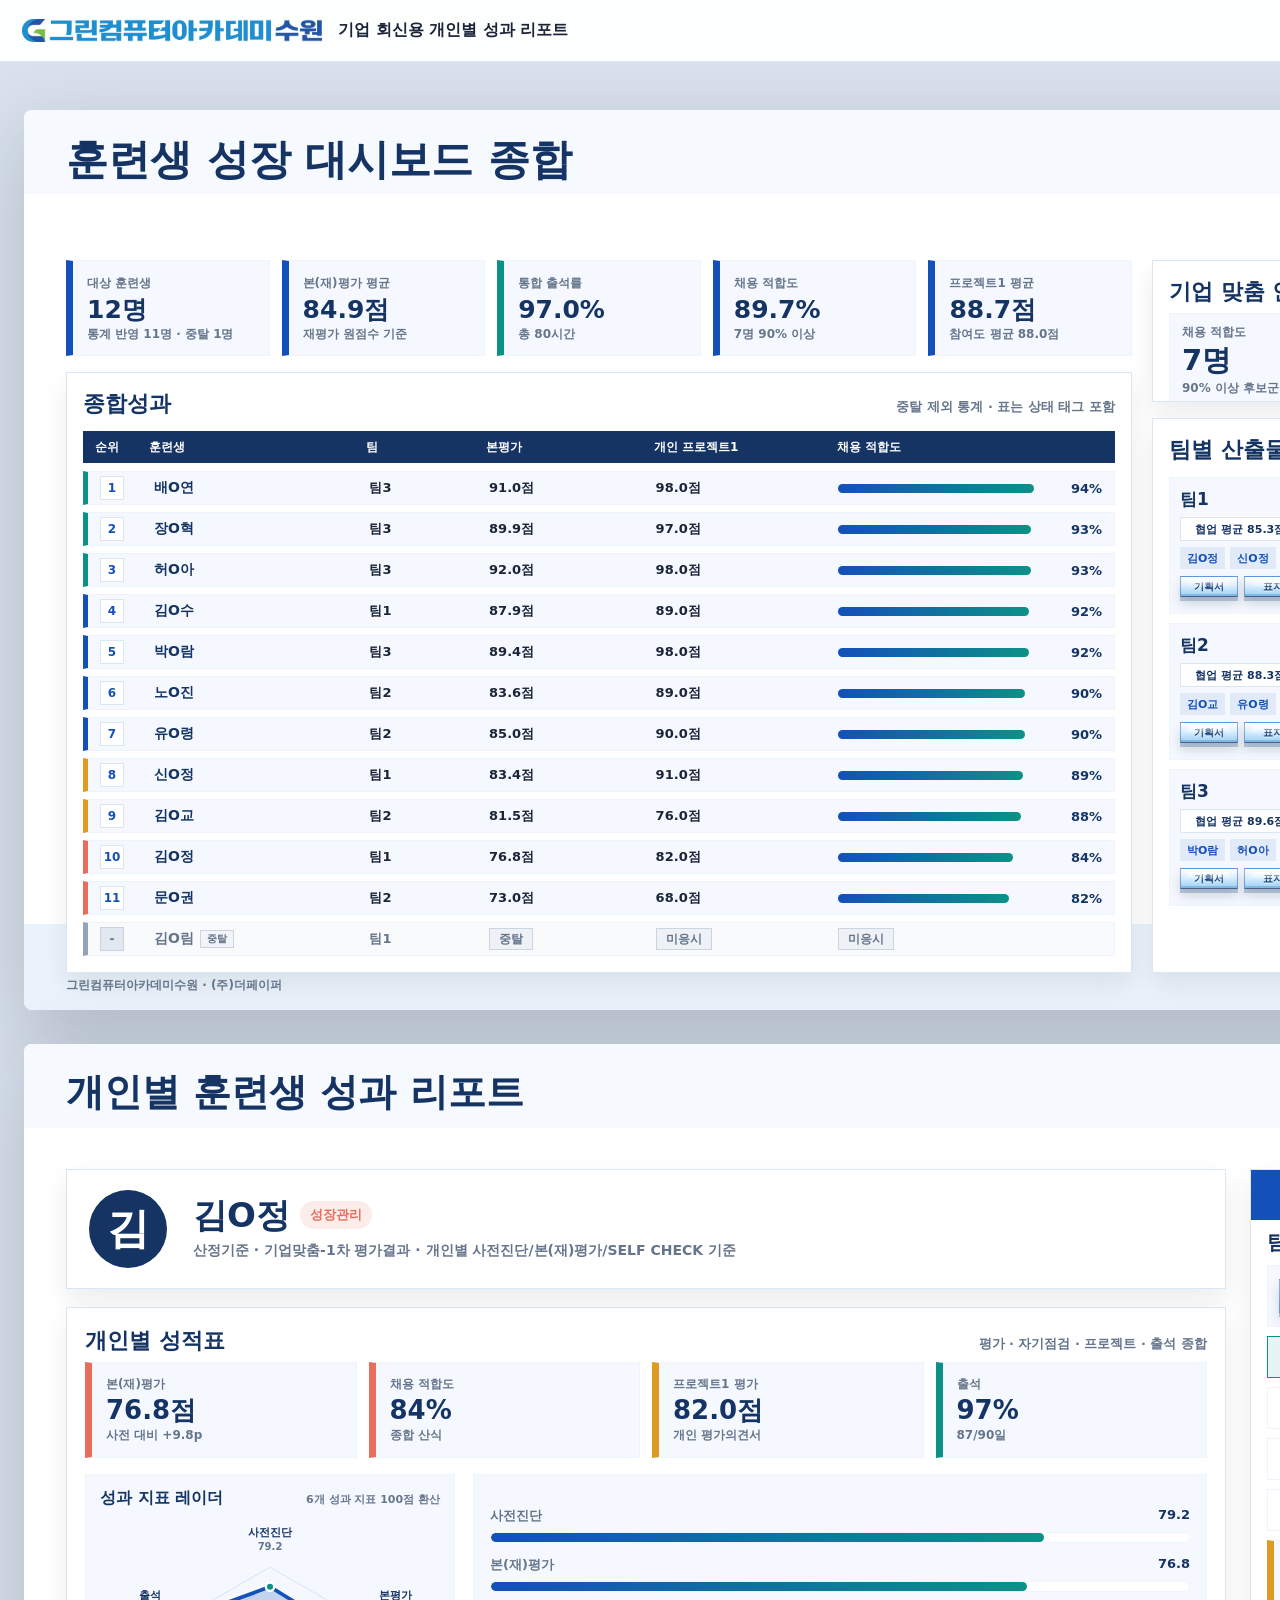
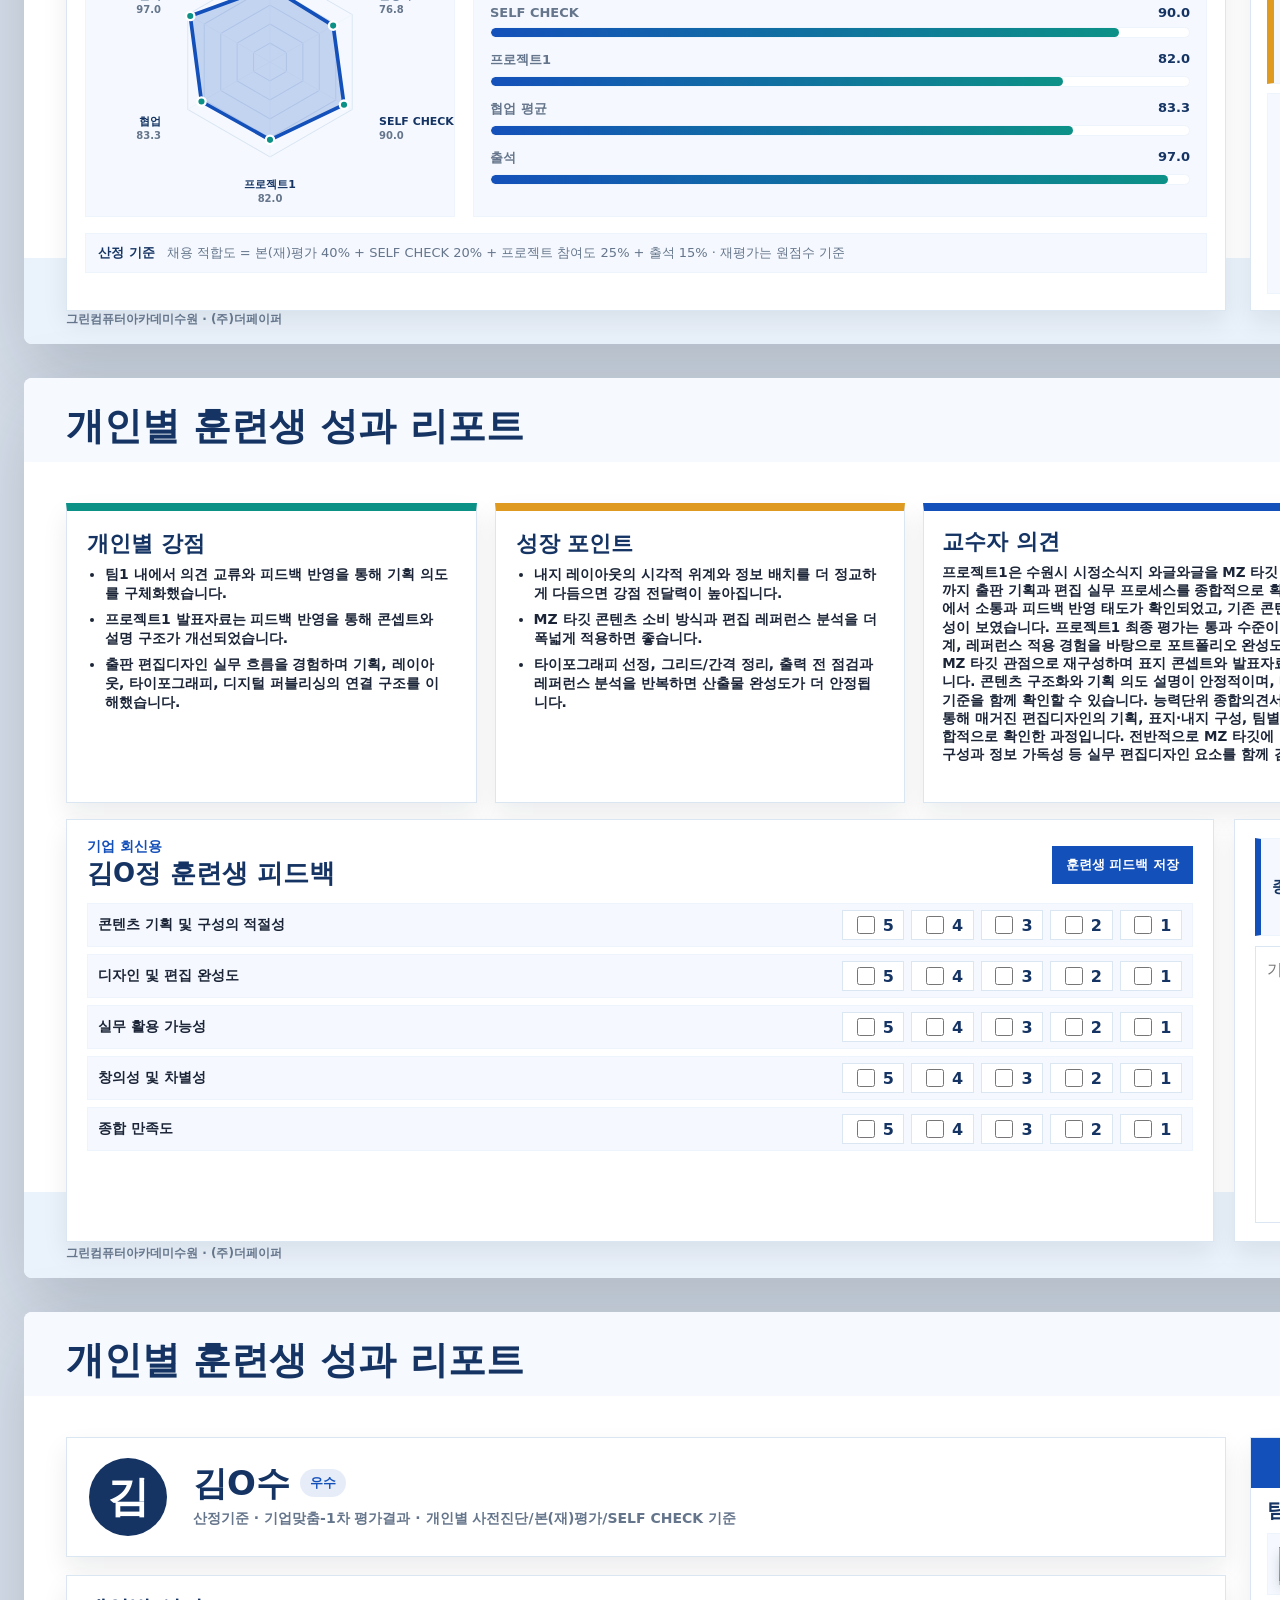
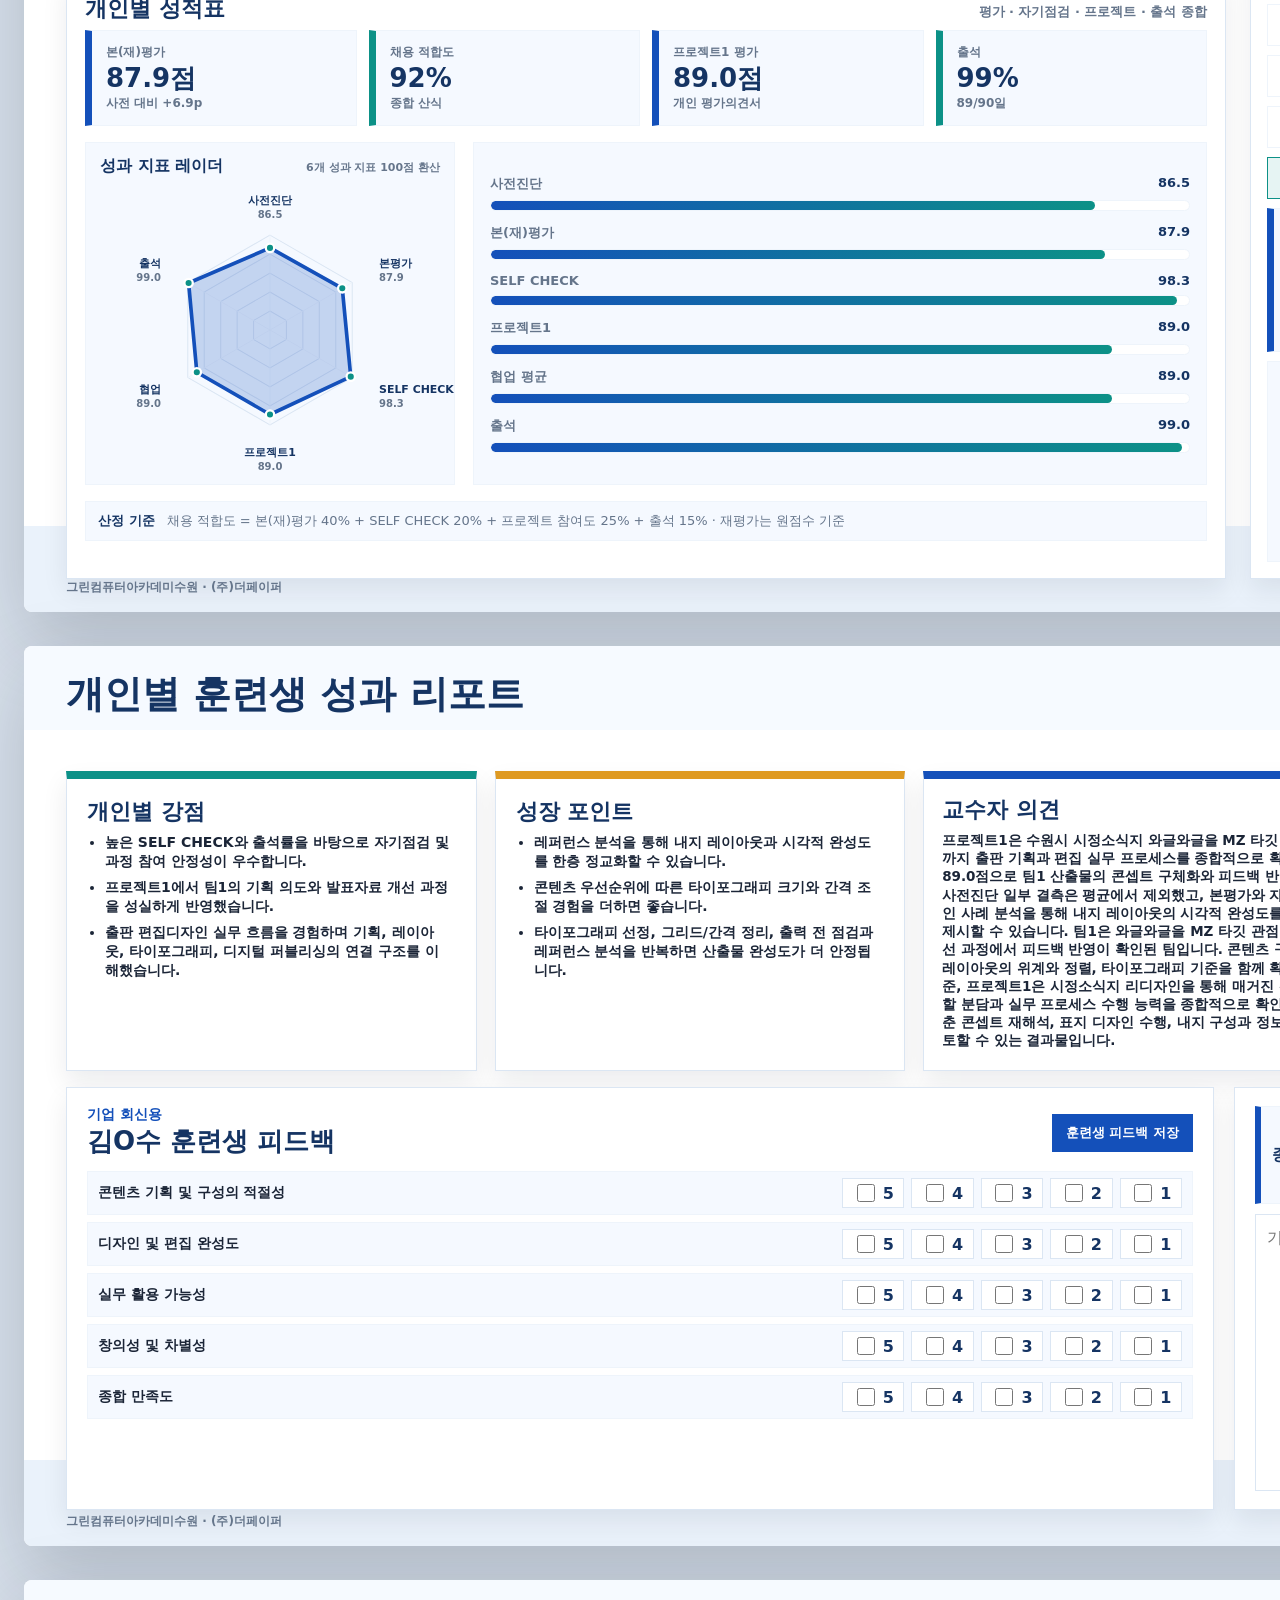
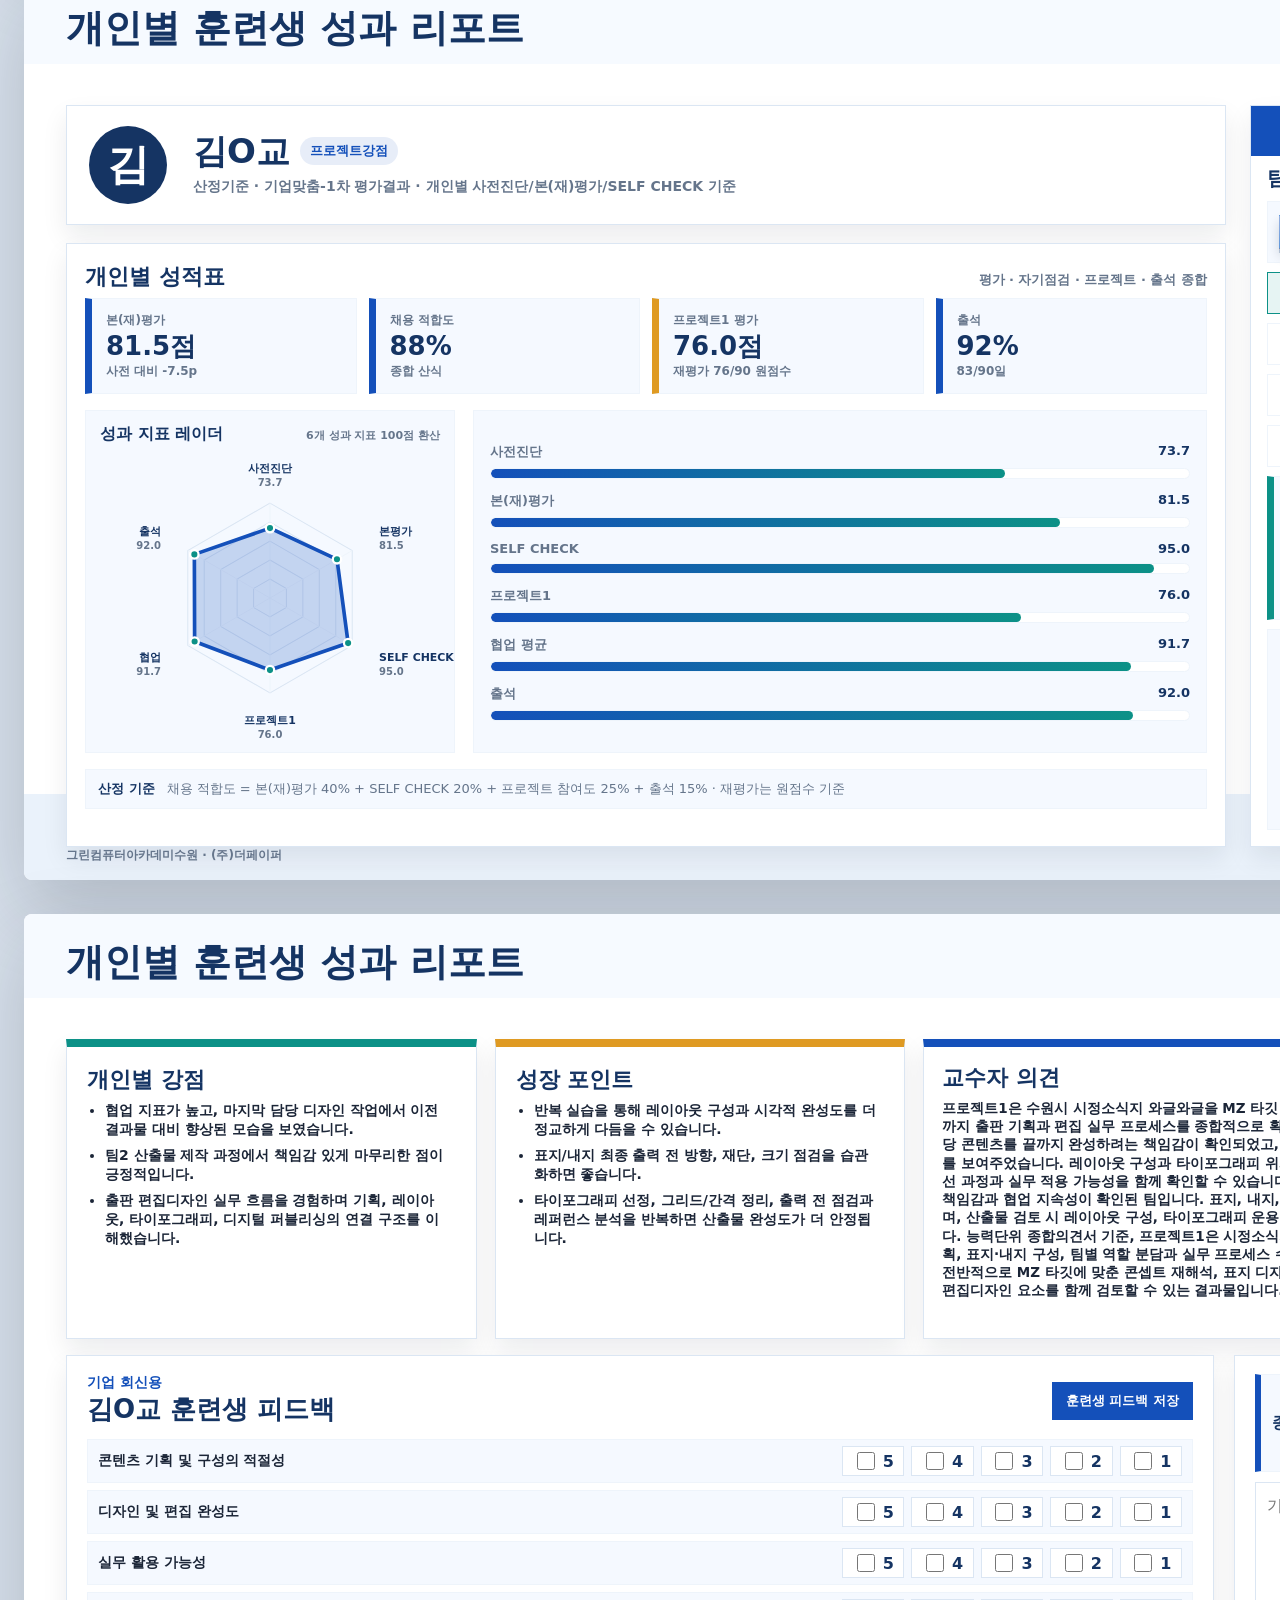
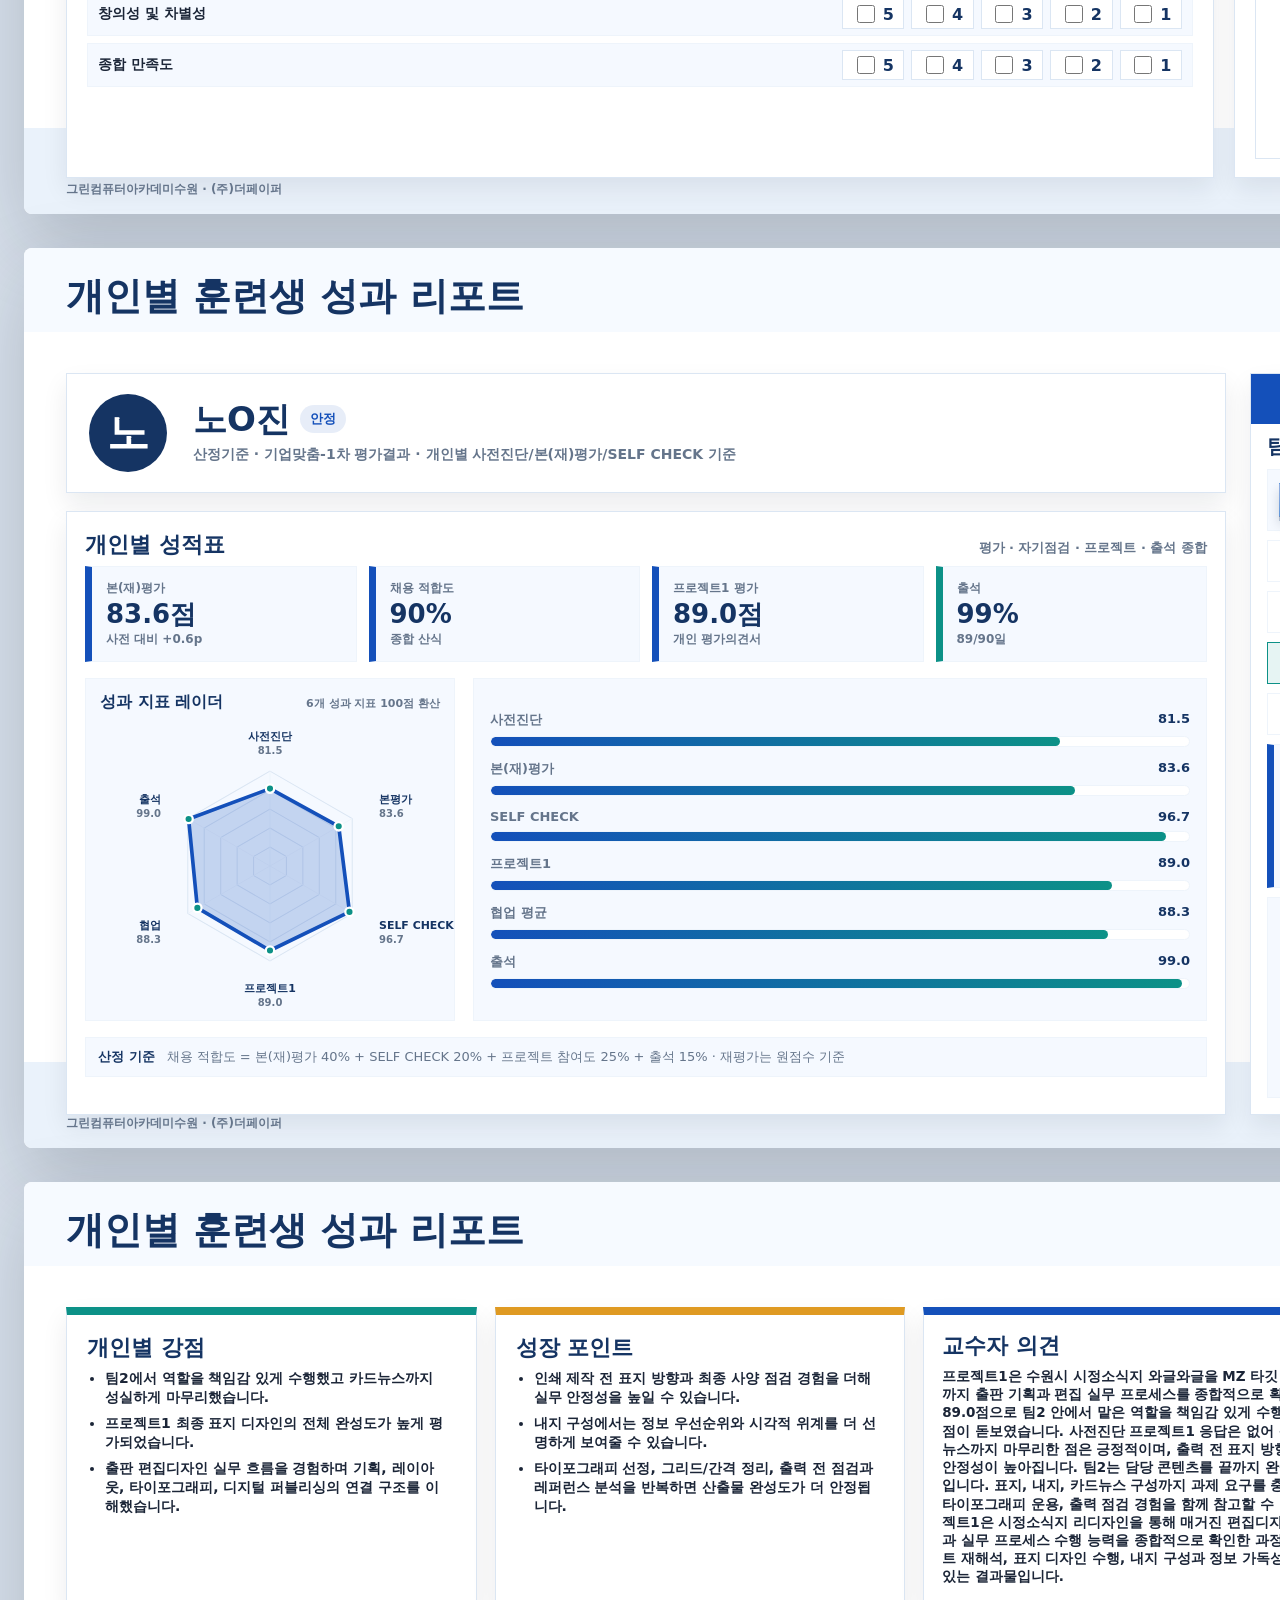
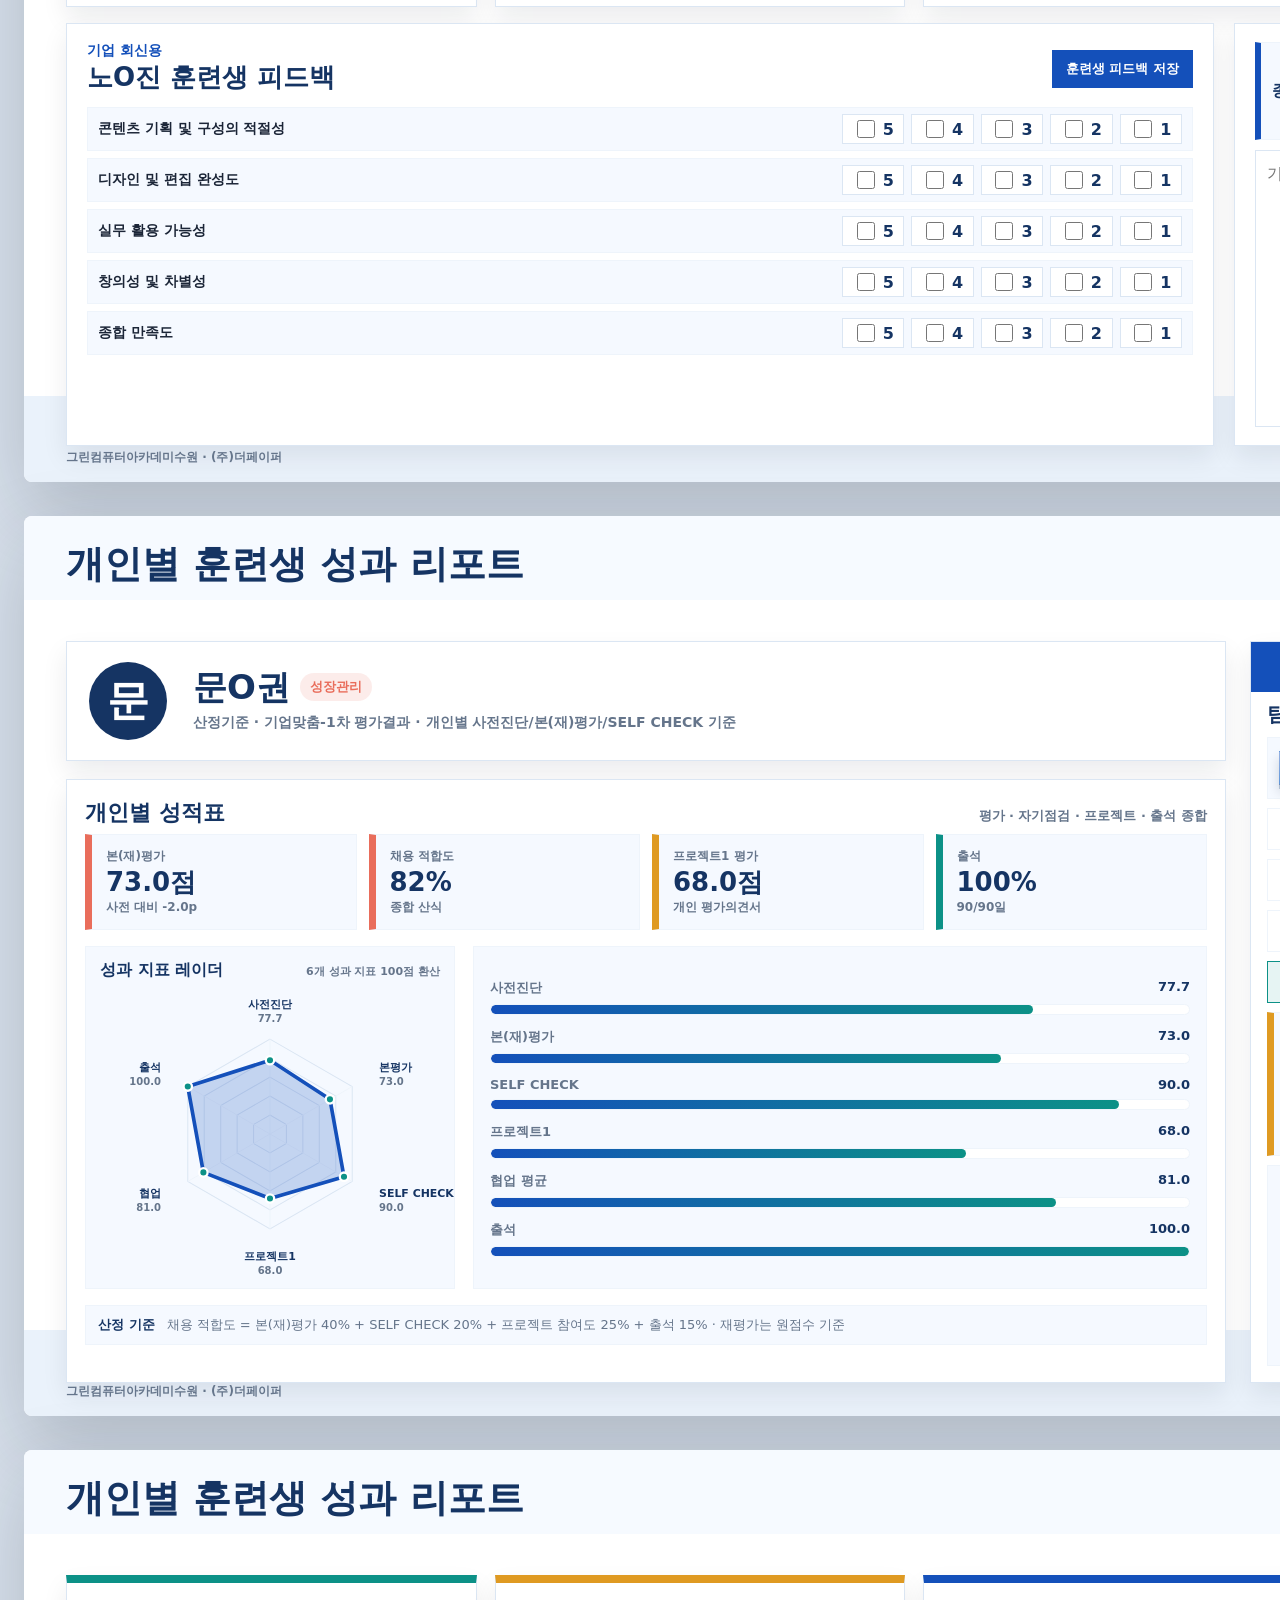
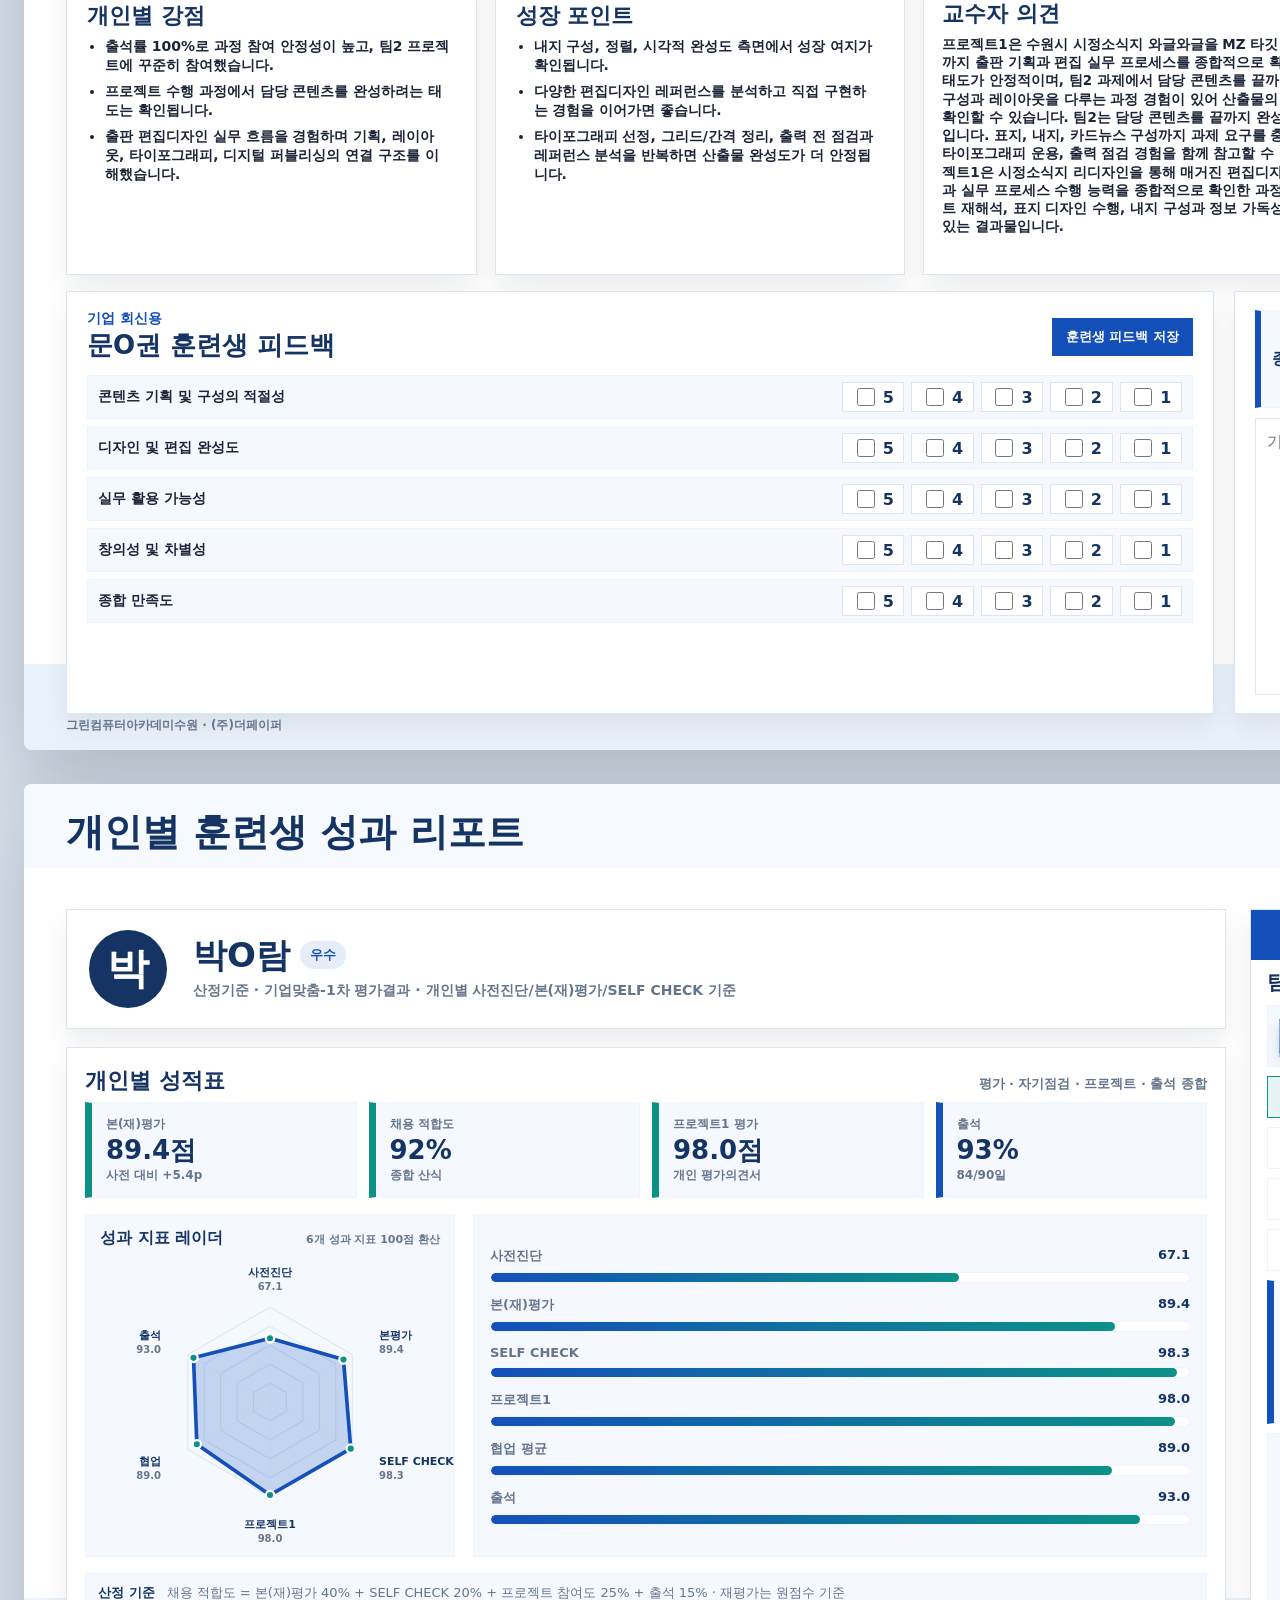
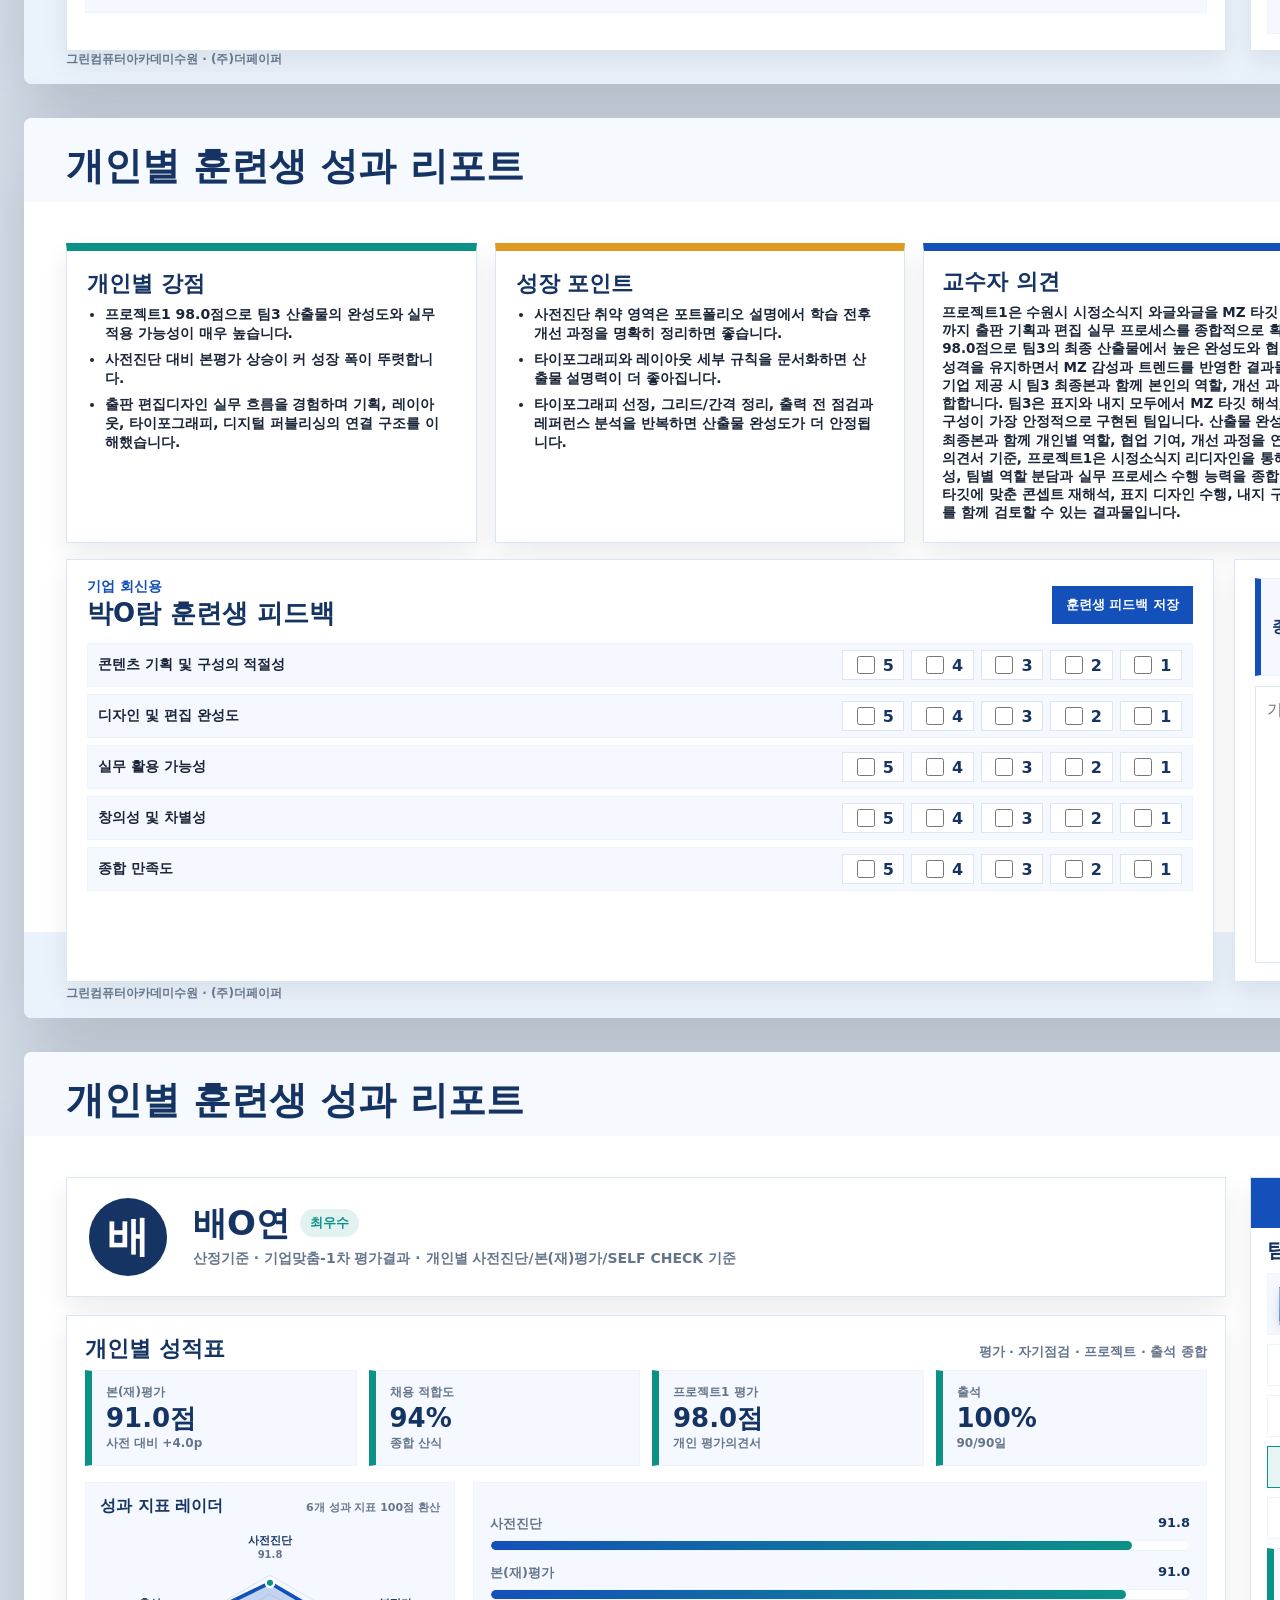
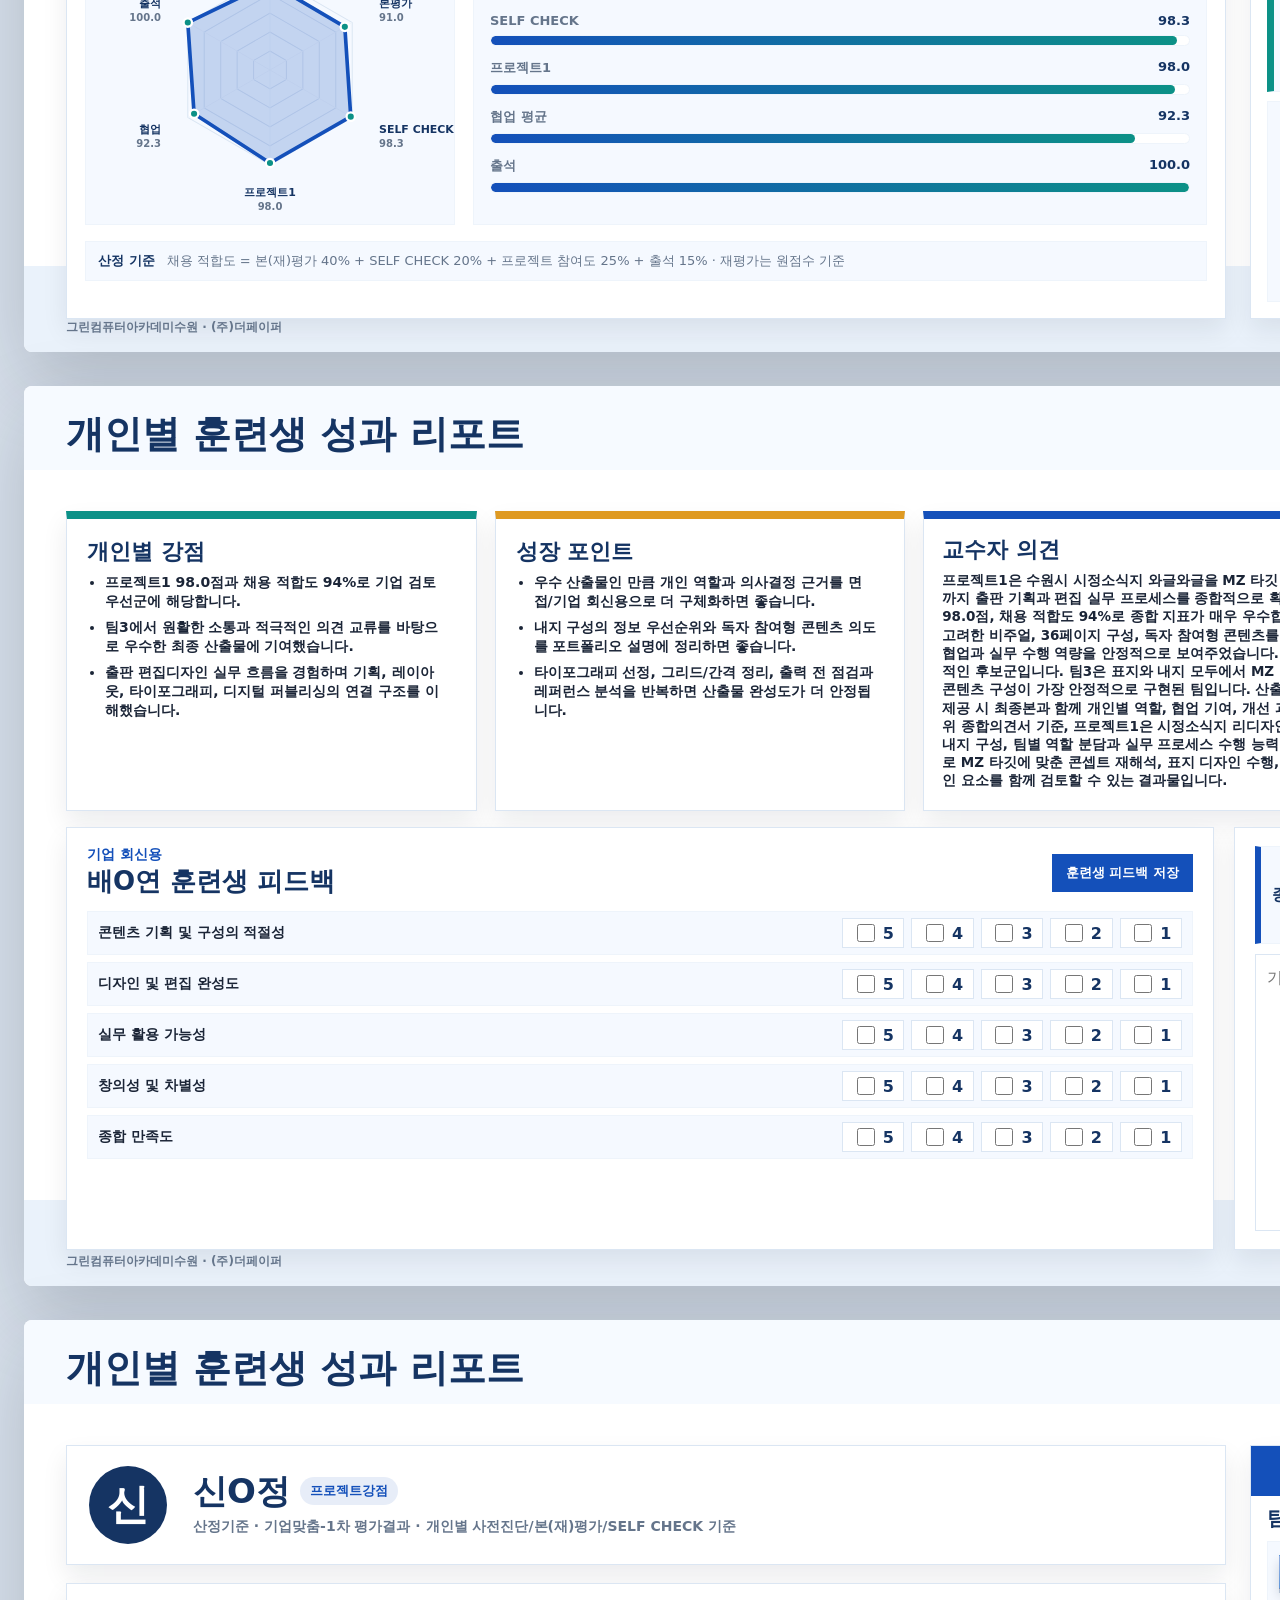
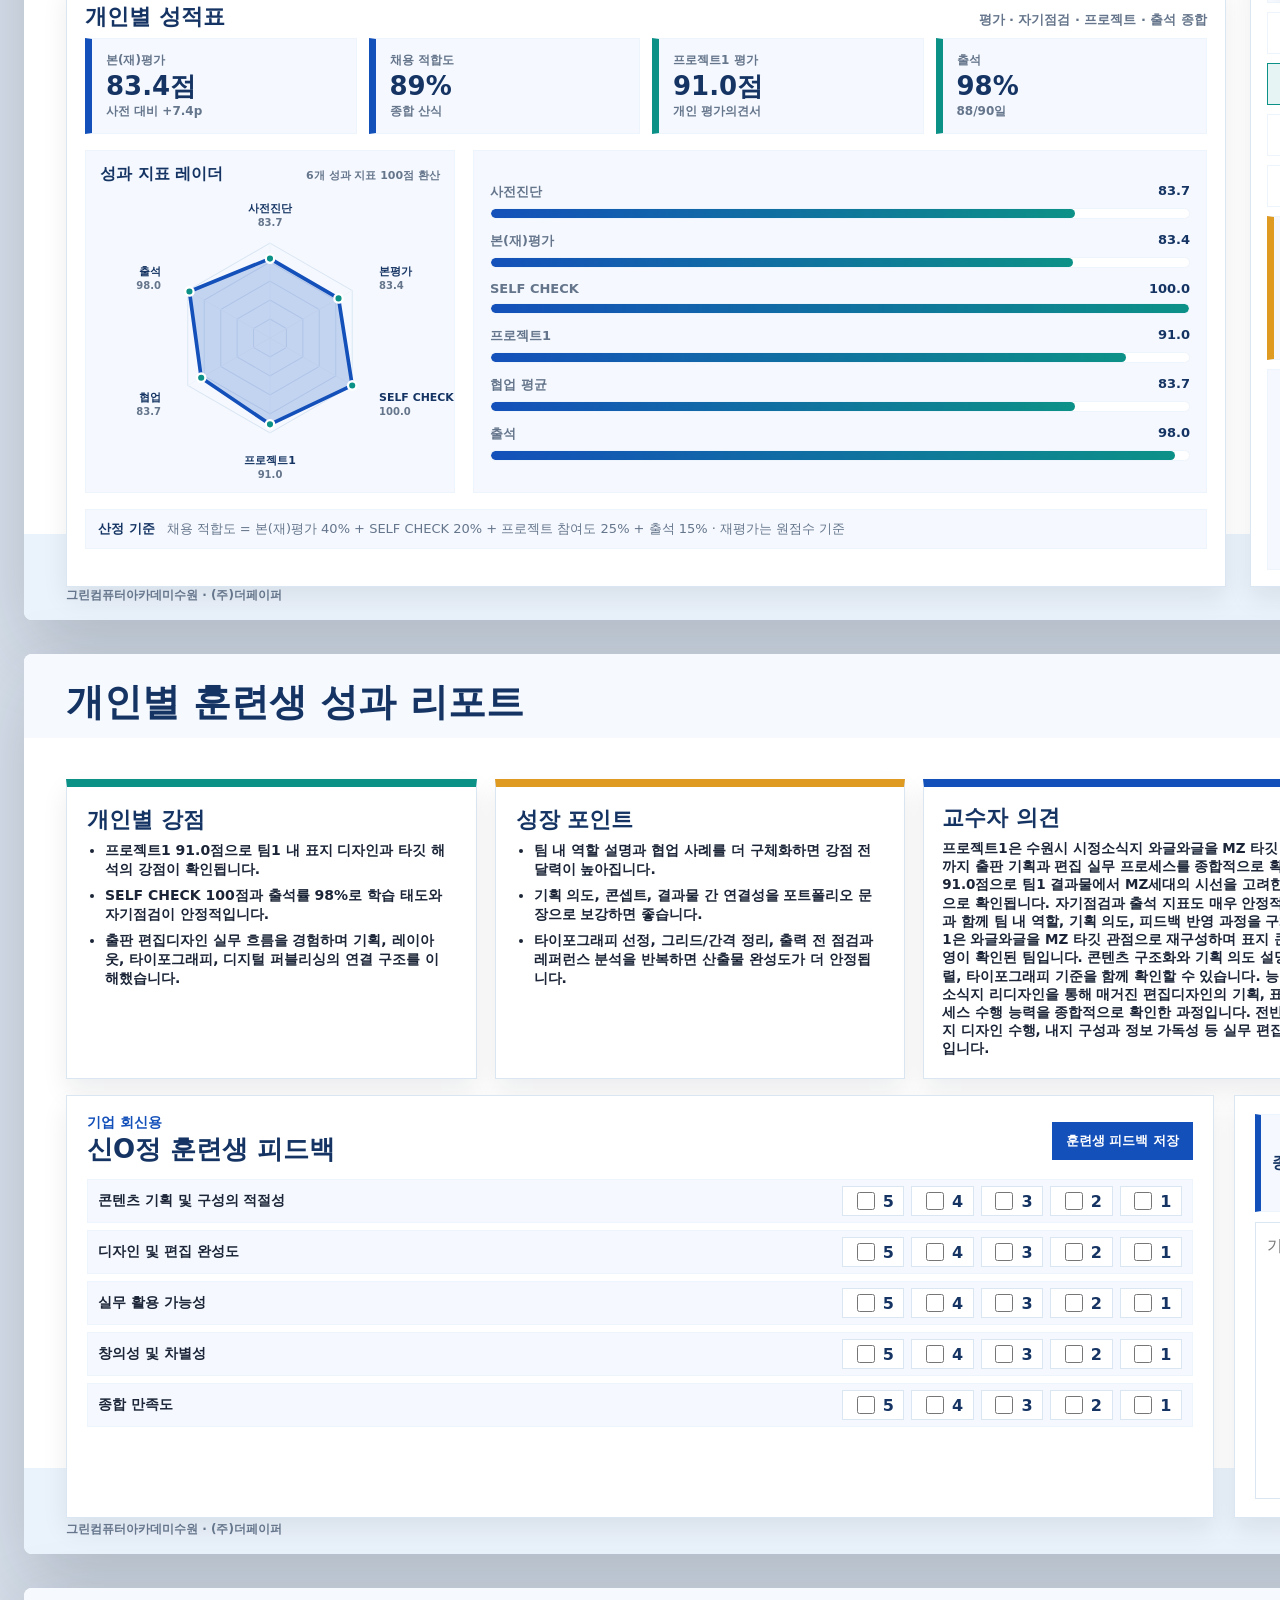
==== student-report-html/index.html @ bdaa3217 "Codex" ====
<!doctype html>
<html lang="ko">
  <head>
    <meta charset="utf-8" />
    <meta name="viewport" content="width=device-width, initial-scale=1" />
    <title>기업 회신용 개인별 훈련생 성과 리포트</title>
    <link rel="stylesheet" href="./styles.css?v=20260813-nocover1" />
  </head>
  <body>
    <header class="toolbar" data-ui>
      <div class="brand">
        <img class="brand-logo" src="./assets/greensw_logo.png" alt="그린컴퓨터아카데미 수원" />
        <div class="brand-copy">
          <strong>기업 회신용 개인별 성과 리포트</strong>
        </div>
      </div>
      <!-- 운영 배포용: 훈련생/스킨/보기 모드 선택 컨트롤 숨김
      <div class="controls">
        <label>
          훈련생
          <select id="studentSelect"></select>
        </label>
        <label>
          스킨
          <select id="themeSelect">
            <option value="white">화이트모드 1</option>
            <option value="dark">다크모드 1</option>
          </select>
        </label>
        <label>
          보기
          <select id="viewSelect">
            <option value="summary">종합 대시보드</option>
            <option value="page1">개인 성적표</option>
            <option value="page2">기업 회신</option>
            <option value="both">개인 2P</option>
            <option value="all">3종 전체</option>
          </select>
        </label>
        <button id="captureMode" type="button">캡처 모드</button>
      </div>
      -->
    </header>
    <section id="adminDock" class="admin-dock" data-ui hidden>
      <div class="admin-dock-head">
        <div>
          <strong data-admin-title>프로젝트 어드민 모드</strong>
          <span data-admin-desc>기업 피드백 접수 확인 · 훈련생 결과 열람 관리</span>
        </div>
        <div class="admin-dock-actions">
          <a href="./index.html?view=cover&amp;theme=white&amp;admin=1" data-cover-link>표지 선정 바로가기</a>
          <a href="./growth.html?theme=white">성장 종합 결과</a>
          <button id="adminDockToggle" type="button" aria-expanded="true">접기</button>
        </div>
      </div>
      <iframe
        id="adminDashboardFrame"
        title="프로젝트1 발송 어드민"
        data-src="https://script.google.com/macros/s/AKfycbxsga-7SclThSmp-S3TAavdJ4TWxrKVHKxterQM-9tB3QMPaHEVyI7Ja3d1pI4gzsCXdQ/exec"
        loading="lazy"
      ></iframe>
    </section>
    <main id="reportDeck" class="deck" aria-live="polite"></main>
    <script src="./data.js?v=20260806-review1"></script>
    <script>
      (function loadProjectReport() {
        var params = new URLSearchParams(window.location.search);
        var project = String(params.get("project") || "").toLowerCase();
        var scripts = [];
        if (project === "project3" || project === "p3") {
          scripts.push("./data-project3.js?v=20260813-companyfix1");
        }
        scripts.push("./app.js?v=20260814-project-switch1");

        function loadNext() {
          var src = scripts.shift();
          if (!src) return;
          var script = document.createElement("script");
          script.src = src;
          script.onload = loadNext;
          document.body.appendChild(script);
        }

        loadNext();
      })();
    </script>
  </body>
</html>
---- student-report-html/styles.css ----
:root {
  --stage: #d8e1ec;
  --paper: #ffffff;
  --top-band: #f6faff;
  --bottom-band: #eaf2fb;
  --ink: #1b2537;
  --muted: #65758b;
  --line: #dbe6f3;
  --soft-line: #eef4fb;
  --navy: #153463;
  --blue: #1450ba;
  --teal: #0c9187;
  --coral: #e96d5b;
  --amber: #df9a22;
  --panel: #ffffff;
  --panel-soft: #f5f9ff;
  --shadow: 0 28px 80px rgba(15, 23, 42, 0.20);
  --small-shadow: 0 12px 24px rgba(15, 23, 42, 0.08);
}

* { box-sizing: border-box; }
body {
  margin: 0;
  background: var(--stage);
  color: var(--ink);
  font-family: "Malgun Gothic", "Apple SD Gothic Neo", system-ui, sans-serif;
  letter-spacing: 0;
}
body.theme-dark {
  --stage: #0b1220;
  --paper: #101827;
  --top-band: #17243a;
  --bottom-band: #131f33;
  --ink: #e8eef7;
  --muted: #a9b5c8;
  --line: #263850;
  --soft-line: #1f2e44;
  --navy: #dbeafe;
  --blue: #60a5fa;
  --teal: #2dd4bf;
  --coral: #fb7185;
  --amber: #fbbf24;
  --panel: #162238;
  --panel-soft: #101a2c;
  --shadow: 0 28px 80px rgba(0, 0, 0, 0.44);
  --small-shadow: 0 12px 28px rgba(0, 0, 0, 0.25);
}
button, select, textarea { font: inherit; }
.toolbar {
  position: sticky;
  top: 0;
  z-index: 20;
  display: flex;
  align-items: center;
  justify-content: space-between;
  gap: 24px;
  min-height: 62px;
  padding: 10px 22px;
  background: rgba(255, 255, 255, 0.94);
  border-bottom: 1px solid var(--line);
  backdrop-filter: blur(12px);
}
body.theme-dark .toolbar { background: rgba(15, 23, 42, 0.94); }
.brand { display: flex; align-items: center; gap: 16px; min-width: 0; }
.brand-copy { display: grid; gap: 2px; min-width: 0; }
.brand-logo, .page-logo {
  display: block;
  width: 300px;
  max-width: 100%;
  height: auto;
  object-fit: contain;
}
.brand strong { font-size: 16px; }
.brand span, .controls label { color: var(--muted); font-size: 12px; }
.controls { display: flex; align-items: center; gap: 10px; }
.controls label { display: flex; align-items: center; gap: 8px; }
.controls select, .controls button {
  height: 34px;
  border: 1px solid var(--line);
  border-radius: 7px;
  background: var(--panel);
  color: var(--ink);
  padding: 0 12px;
}
.controls button { cursor: pointer; font-weight: 800; }
.deck {
  display: grid;
  justify-items: center;
  gap: 34px;
  padding: 48px 24px 72px;
}
.report-page {
  position: relative;
  scroll-margin-top: 82px;
  width: min(1600px, calc(100vw - 48px));
  aspect-ratio: 16 / 9;
  overflow: hidden;
  background: var(--paper);
  border-radius: 8px;
  box-shadow: var(--shadow);
  padding: 0;
}
.report-page::before,
.report-page::after {
  content: "";
  position: absolute;
  left: 0;
  right: 0;
  z-index: 0;
  pointer-events: none;
}
.report-page::before { top: 0; height: 84px; background: var(--top-band); }
.report-page::after { bottom: 0; height: 86px; background: var(--bottom-band); }
.page-header {
  position: relative;
  z-index: 1;
  display: flex;
  justify-content: space-between;
  align-items: flex-start;
  gap: 30px;
  height: 125px;
  padding: 28px 42px 0;
  border-bottom: 0;
}
.header-copy { display: grid; gap: 6px; min-width: 0; }
.page-logo { margin-bottom: 2px; }
.eyebrow { margin: 0; color: var(--blue); font-size: 14px; font-weight: 900; }
.page-header h1 { margin: 0; color: var(--navy); font-size: 38px; line-height: 1.08; }
.page-header p:not(.eyebrow) { margin: 8px 0 0; color: var(--muted); font-size: 16px; font-weight: 700; }
.page-mark { display: grid; justify-items: end; gap: 6px; min-width: 170px; padding: 0; }
.page-mark strong {
  display: grid;
  place-items: center;
  min-width: 118px;
  width: auto;
  height: 38px;
  padding: 0 12px;
  background: var(--blue);
  color: #fff;
  border-radius: 3px;
  font-size: 18px;
}
.page-mark span { color: var(--muted); font-size: 13px; font-weight: 900; }
.page-one .page-mark span,
.page-two .page-mark span { display: none; }
.page-one-grid {
  position: relative;
  z-index: 1;
  display: grid;
  grid-template-columns: 1fr 332px;
  grid-template-rows: 120px 1fr;
  gap: 18px 24px;
  height: calc(100% - 142px);
  padding: 0 42px 16px;
}
.page-one-no-team .page-one-grid {
  grid-template-columns: 1fr;
  grid-template-rows: 120px 1fr;
}
.page-one-no-team .identity-panel,
.page-one-no-team .score-panel {
  grid-column: 1 / 2;
}
.page-one-no-team .score-panel {
  padding: 22px;
}
.identity-panel, .score-panel, .team-panel, .comment-card, .enterprise-form, .memo-panel {
  border: 1px solid var(--line);
  border-radius: 0;
  background: var(--panel);
  box-shadow: var(--small-shadow);
}
.identity-panel {
  grid-column: 1 / 2;
  display: grid;
  grid-template-columns: 86px 1fr;
  align-items: center;
  gap: 18px;
  padding: 18px 22px;
}
.student-seal {
  display: grid;
  place-items: center;
  width: 78px;
  height: 78px;
  border-radius: 50%;
  background: var(--navy);
  color: var(--paper);
  font-size: 42px;
  font-weight: 900;
}
.identity-title { display: flex; align-items: center; flex-wrap: wrap; gap: 10px; }
.identity-title h2 { margin: 0; color: var(--navy); font-size: 34px; line-height: 1; }
.identity-panel p { margin: 10px 0 0; color: var(--muted); font-size: 14px; font-weight: 700; }
.mini-summary { display: none; }
.chip {
  display: inline-flex;
  align-items: center;
  min-height: 28px;
  padding: 0 10px;
  border-radius: 999px;
  background: var(--panel-soft);
  color: var(--navy);
  font-size: 13px;
  font-weight: 900;
}
.chip-blue { background: rgba(20,80,186,0.10); color: var(--blue); }
.chip-teal { background: rgba(12,145,135,0.12); color: var(--teal); }
.chip-coral { background: rgba(233,109,91,0.13); color: var(--coral); }
.score-panel {
  grid-column: 1 / 2;
  padding: 18px;
}
.section-title { display: flex; justify-content: space-between; align-items: baseline; gap: 18px; margin-bottom: 6px; }
.section-title h3 { margin: 0; color: var(--navy); font-size: 22px; }
.section-title span { color: var(--muted); font-size: 13px; font-weight: 800; text-align: right; }
.metric-grid {
  display: grid;
  grid-template-columns: repeat(4, minmax(0, 1fr));
  gap: 12px;
  margin-bottom: 16px;
}
.metric {
  min-height: 92px;
  display: grid;
  align-content: center;
  gap: 4px;
  padding: 13px 14px;
  border: 1px solid var(--soft-line);
  border-left: 7px solid var(--blue);
  border-radius: 0;
  background: var(--panel-soft);
}
.metric-teal { border-left-color: var(--teal); }
.metric-coral { border-left-color: var(--coral); }
.metric-amber { border-left-color: var(--amber); }
.metric span { color: var(--muted); font-size: 12px; font-weight: 900; }
.metric strong { color: var(--navy); font-size: 26px; line-height: 1; }
.metric em { color: var(--muted); font-size: 12px; font-style: normal; font-weight: 800; }
.bars {
  display: grid;
  grid-template-columns: repeat(2, minmax(0, 1fr));
  gap: 12px 18px;
}
.bar-row { display: grid; gap: 7px; }
.bar-copy { display: flex; justify-content: space-between; gap: 12px; font-size: 14px; }
.bar-copy span { color: var(--muted); font-weight: 900; }
.bar-copy strong { color: var(--navy); }
.bar-track { height: 10px; overflow: hidden; border-radius: 999px; background: var(--soft-line); }
.bar-track i { display: block; height: 100%; border-radius: inherit; background: linear-gradient(90deg, var(--blue), var(--teal)); }
.competency-grid {
  display: grid;
  grid-template-columns: 370px minmax(0, 1fr);
  gap: 18px;
  align-items: stretch;
}
.radar-card {
  display: grid;
  grid-template-rows: auto minmax(0, 1fr);
  min-height: 320px;
  padding: 13px 14px 8px;
  border: 1px solid var(--soft-line);
  background: var(--panel-soft);
}
.radar-head {
  display: flex;
  justify-content: space-between;
  align-items: baseline;
  gap: 10px;
  min-height: 28px;
}
.radar-head strong { color: var(--navy); font-size: 16px; }
.radar-head span { color: var(--muted); font-size: 11px; font-weight: 900; text-align: right; }
.radar-svg { width: 100%; height: 292px; overflow: visible; }
.radar-grid-shape { fill: none; stroke: var(--line); stroke-width: 1.1; }
.radar-spoke { stroke: var(--soft-line); stroke-width: 1; }
.radar-area { fill: rgba(20,80,186,0.22); stroke: none; }
.radar-line { fill: none; stroke: var(--blue); stroke-width: 4; stroke-linejoin: round; }
.radar-dot { fill: var(--teal); stroke: var(--paper); stroke-width: 2.5; }
.radar-label { fill: var(--navy); font-size: 12px; font-weight: 900; }
.radar-score { fill: var(--muted); font-size: 11px; font-weight: 900; }
.bars-compact {
  grid-template-columns: 1fr;
  align-content: center;
  gap: 13px;
  min-height: 320px;
  padding: 16px;
  border: 1px solid var(--soft-line);
  background: var(--panel-soft);
}
.bars-compact .bar-copy { font-size: 13px; }
.bars-compact .bar-track { height: 11px; background: var(--panel); border: 1px solid var(--soft-line); }
.notice-line {
  display: flex;
  gap: 12px;
  align-items: center;
  margin-top: 16px;
  padding: 10px 12px;
  border: 1px solid var(--soft-line);
  background: var(--panel-soft);
  color: var(--muted);
  font-size: 13px;
}
.notice-line strong { color: var(--navy); white-space: nowrap; }
.team-panel {
  grid-column: 2 / 3;
  grid-row: 1 / 3;
  display: grid;
  grid-template-rows: auto auto auto auto minmax(0, 1fr);
  gap: 9px;
  padding: 16px;
}
.team-panel > .section-title {
  margin-bottom: 0;
}
.team-panel > .section-title h3 {
  font-size: 20px;
}
.team-panel .teacher-box {
  min-height: 0;
  overflow: hidden;
}
.team-panel .teacher-box p {
  max-height: 112px;
  overflow-y: auto;
  padding-right: 4px;
}
.team-panel .teacher-box p::-webkit-scrollbar { width: 5px; }
.team-panel .teacher-box p::-webkit-scrollbar-thumb { background: var(--line); }
.team-panel::before {
  content: attr(data-context) "\A" "팀 / 개인 평가 · 성취";
  display: grid;
  place-items: center;
  height: 50px;
  margin: -16px -16px 0;
  background: var(--blue);
  color: #fff;
  font-size: 15px;
  font-weight: 950;
  line-height: 1.22;
  text-align: center;
  white-space: pre-line;
}
.company-box, .teacher-box, .return-box {
  display: grid;
  gap: 6px;
  padding: 14px;
  border-radius: 0;
  border: 1px solid var(--soft-line);
  background: var(--panel-soft);
}
.company-box span, .teacher-box span, .return-box span { color: var(--muted); font-size: 12px; font-weight: 900; }
.company-box strong, .teacher-box strong, .return-box strong { color: var(--navy); font-size: 22px; }
.company-box em { color: var(--teal); font-size: 13px; font-style: normal; font-weight: 900; line-height: 1.35; }
.output-only {
  min-height: 62px;
  padding: 11px;
  align-content: center;
}
.output-only .team-evidence {
  display: grid;
  grid-template-columns: repeat(3, minmax(0, 1fr));
  gap: 8px;
  margin: 0;
}
.output-only .team-evidence a {
  min-width: 0;
  width: 100%;
  min-height: 34px;
  padding: 0 8px;
  font-size: 12px;
}
.team-evidence { display: flex; flex-wrap: wrap; gap: 6px; margin-top: 4px; }
.team-evidence a {
  position: relative;
  display: inline-flex;
  align-items: center;
  justify-content: center;
  min-width: 58px;
  min-height: 28px;
  padding: 0 10px;
  border: 1px solid rgba(20,80,186,0.45);
  border-bottom-color: rgba(7,39,96,0.72);
  background: linear-gradient(180deg, #ffffff 0%, #dff0ff 42%, #9bd0f4 100%);
  color: #123a74;
  font-size: 11px;
  font-weight: 900;
  text-decoration: none;
  text-shadow: 0 1px 0 rgba(255,255,255,0.75);
  box-shadow: inset 0 1px 0 rgba(255,255,255,0.92), inset 0 -2px 0 rgba(12,80,150,0.20), 0 4px 0 rgba(17,65,122,0.24), 0 7px 12px rgba(15,23,42,0.16);
  transform: translateY(0);
  transition: transform 120ms ease, box-shadow 120ms ease, filter 120ms ease;
}
.team-evidence a::after {
  content: "";
  position: absolute;
  left: 7px;
  right: 7px;
  top: 3px;
  height: 8px;
  border-radius: 999px;
  background: linear-gradient(180deg, rgba(255,255,255,0.78), rgba(255,255,255,0));
  pointer-events: none;
}
.team-evidence a:hover {
  filter: saturate(1.08) brightness(1.02);
  transform: translateY(-1px);
  box-shadow: inset 0 1px 0 rgba(255,255,255,0.95), inset 0 -2px 0 rgba(12,80,150,0.18), 0 5px 0 rgba(17,65,122,0.26), 0 9px 16px rgba(15,23,42,0.20);
}
.team-evidence a:active {
  transform: translateY(3px);
  box-shadow: inset 0 2px 4px rgba(7,39,96,0.20), 0 1px 0 rgba(17,65,122,0.24), 0 3px 8px rgba(15,23,42,0.14);
}
.team-list { display: grid; gap: 9px; margin: 0; padding: 0; list-style: none; }
.team-list li { display: flex; justify-content: space-between; align-items: center; min-height: 42px; padding: 0 12px; border: 1px solid var(--soft-line); border-radius: 0; background: var(--panel); }
.team-list li.active { border-color: var(--teal); background: rgba(12,145,135,0.10); }
.team-list span { color: var(--navy); font-weight: 900; }
.team-list em { color: var(--muted); font-size: 12px; font-style: normal; font-weight: 800; }
.team-stats { display: grid; grid-template-columns: 1fr 1fr; gap: 10px; }
.team-stats .metric { min-height: 86px; }
.team-stats .metric strong { font-size: 21px; }
.teacher-box { margin-top: 0; }
.teacher-box p, .return-box p { margin: 0; color: var(--muted); font-size: 13px; line-height: 1.45; }
.feedback-top {
  position: relative;
  z-index: 1;
  display: grid;
  grid-template-columns: 0.86fr 0.86fr 1.38fr;
  gap: 18px;
  height: 300px;
  padding: 0 42px;
}
.comment-card { display: flex; flex-direction: column; min-height: 0; padding: 18px 20px; border-top: 8px solid var(--blue); }
.strength-card { border-top-color: var(--teal); }
.improve-card { border-top-color: var(--amber); }
.teacher-card { border-top-color: var(--blue); padding: 16px 18px; }
.comment-card .section-title { flex: 0 0 auto; }
.comment-scroll { flex: 1 1 auto; min-height: 0; overflow-y: auto; padding-right: 6px; }
.comment-scroll::-webkit-scrollbar { width: 6px; }
.comment-scroll::-webkit-scrollbar-thumb { background: rgba(20,80,186,0.34); border-radius: 999px; }
.comment-scroll::-webkit-scrollbar-track { background: transparent; }
.comment-card ul { display: grid; gap: 7px; margin: 0; padding-left: 18px; }
.comment-card li, .comment-card p { color: var(--ink); font-size: 14px; line-height: 1.36; font-weight: 700; }
.comment-card p { margin: 0; }
.teacher-summary-note {
  display: grid;
  gap: 7px;
  margin-top: 10px;
  padding: 10px 11px;
  border: 1px solid var(--soft-line);
  background: var(--panel-soft);
}
.teacher-summary-note strong { color: var(--navy); font-size: 13px; }
.teacher-summary-note ul { gap: 5px; margin: 0; padding-left: 16px; }
.teacher-summary-note li { font-size: 12.5px; line-height: 1.32; font-weight: 750; }
.teacher-card .comment-scroll > p { font-size: 13.5px; line-height: 1.35; }
.team-summary-panel .section-title { margin-bottom: 12px; }
.summary-teams { align-content: start; }
.missing-note { margin-top: 12px; padding: 9px 10px; border: 1px solid rgba(233,109,91,0.4); border-radius: 0; background: rgba(233,109,91,0.10); color: var(--coral); font-size: 13px; font-weight: 900; }
.feedback-bottom {
  position: relative;
  z-index: 1;
  display: grid;
  grid-template-columns: minmax(0, 1fr) 348px;
  gap: 20px;
  height: calc(100% - 445px);
  padding: 16px 42px 16px;
}
.enterprise-form, .memo-panel { padding: 18px 20px; }
.form-heading { display: flex; align-items: center; justify-content: space-between; gap: 18px; margin-bottom: 12px; }
.form-heading h2 { margin: 0; color: var(--navy); font-size: 26px; }
.target-check { display: inline-flex; align-items: center; gap: 8px; min-height: 38px; padding: 0 12px; border: 1px solid var(--teal); border-radius: 0; background: rgba(12,145,135,0.10); color: var(--teal); font-weight: 900; }
.form-actions {
  display: flex;
  align-items: center;
  justify-content: flex-end;
  flex-wrap: wrap;
  gap: 8px;
}
.feedback-submit {
  min-height: 38px;
  padding: 0 13px;
  border: 1px solid var(--blue);
  background: var(--blue);
  color: #fff;
  font-size: 13px;
  font-weight: 900;
  cursor: pointer;
}
.feedback-submit:disabled {
  cursor: wait;
  opacity: 0.62;
}
.enterprise-form.is-mentoring-complete .feedback-submit,
.feedback-submit:disabled {
  border-color: #9ca3af;
  background: #9ca3af;
  color: #f8fafc;
}
.enterprise-form.is-mentoring-complete .feedback-submit {
  cursor: not-allowed;
  opacity: 1;
}
.feedback-status {
  min-height: 28px;
  display: grid;
  align-items: center;
  margin-top: 8px;
  padding: 0 10px;
  border: 1px solid var(--soft-line);
  background: var(--panel-soft);
  color: var(--muted);
  font-size: 12px;
  font-weight: 900;
}
.feedback-status:empty { display: none; }
.feedback-status[data-tone="success"] { border-color: rgba(12,145,135,0.42); color: var(--teal); background: rgba(12,145,135,0.10); }
.feedback-status[data-tone="error"] { border-color: rgba(233,109,91,0.42); color: var(--coral); background: rgba(233,109,91,0.10); }
.feedback-status[data-tone="pending"] { border-color: rgba(223,154,34,0.42); color: var(--amber); background: rgba(223,154,34,0.10); }
input[type="checkbox"] { width: 18px; height: 18px; accent-color: var(--teal); }

.feedback-excluded-page {
  display: none;
}
body.admin-mode .feedback-excluded-page {
  display: none;
}
.feedback-excluded-page::before,
.feedback-excluded-page::after {
  display: none;
}
.feedback-excluded-mask {
  position: absolute;
  inset: 0;
  z-index: 3;
  display: grid;
  place-items: center;
  background: linear-gradient(180deg, #eef2f7 0%, #d8dee7 100%);
}
.feedback-excluded-card {
  display: grid;
  justify-items: center;
  gap: 16px;
  min-width: 430px;
  padding: 46px 58px;
  border: 1px solid #cbd5e1;
  background: rgba(255,255,255,0.56);
  box-shadow: 0 22px 64px rgba(51,65,85,0.18);
  text-align: center;
}
.feedback-excluded-card span {
  color: #64748b;
  font-size: 16px;
  font-weight: 950;
}
.feedback-excluded-card strong {
  color: #334155;
  font-size: 82px;
  line-height: 0.95;
  font-weight: 1000;
}
.feedback-excluded-card em {
  color: #64748b;
  font-size: 18px;
  font-style: normal;
  font-weight: 900;
}
.feedback-excluded-review > :not(.feedback-excluded-postit) {
  opacity: 0.5;
  pointer-events: none;
}
.feedback-excluded-postit {
  position: absolute;
  top: 108px;
  right: 54px;
  z-index: 8;
  display: grid;
  gap: 7px;
  min-width: 228px;
  max-width: 300px;
  padding: 20px 22px 18px;
  border: 1px solid #e5c85a;
  border-left: 8px solid #f59e0b;
  background: #fff3a6;
  box-shadow: 0 18px 42px rgba(51,65,85,0.22), inset 0 -10px 22px rgba(245,158,11,0.10);
  color: #334155;
  transform: rotate(1.2deg);
}
.feedback-excluded-postit span {
  color: #9a6700;
  font-size: 13px;
  font-weight: 950;
}
.feedback-excluded-postit strong {
  color: #1f2937;
  font-size: 42px;
  line-height: 1;
  font-weight: 1000;
}
.feedback-excluded-postit em {
  color: #64748b;
  font-size: 13px;
  font-style: normal;
  font-weight: 900;
  line-height: 1.32;
}
.rating-table { display: grid; gap: 7px; }
.rating-row { display: grid; grid-template-columns: minmax(260px, 1fr) 340px; align-items: center; gap: 16px; min-height: 40px; padding: 6px 10px; border: 1px solid var(--soft-line); border-radius: 0; background: var(--panel-soft); }
.rating-row strong { color: var(--ink); font-size: 14px; }
.rating-options { display: grid; grid-template-columns: repeat(5, 1fr); gap: 7px; }
.rating-options label { display: flex; align-items: center; justify-content: center; gap: 5px; min-height: 30px; border: 1px solid var(--line); border-radius: 0; background: var(--panel); color: var(--navy); font-weight: 900; }
.enterprise-form.is-mentoring-complete .rating-row { background: #f3f4f6; border-color: #d1d5db; }
.enterprise-form.is-mentoring-complete .rating-row strong,
.enterprise-form.is-mentoring-complete .rating-options label { color: #6b7280; }
.enterprise-form.is-mentoring-complete .rating-options label { background: #f9fafb; border-color: #d1d5db; }
.enterprise-form.is-mentoring-complete .rating-options input:checked + span { color: #374151; }
.enterprise-form.is-mentoring-complete .rating-options input:disabled { cursor: not-allowed; opacity: 0.72; }
.enterprise-form.is-mentoring-complete .rating-options label { position: relative; overflow: visible; }
.enterprise-form.is-mentoring-complete .rating-options input { position: absolute; opacity: 0; pointer-events: none; }
.enterprise-form.is-mentoring-complete .rating-options label:has(input:checked) {
  color: #b42318;
  background: #fffaf7;
  border-color: rgba(180, 35, 24, 0.18);
}
.enterprise-form.is-mentoring-complete .rating-options label:has(input:checked)::after {
  content: "";
  position: absolute;
  left: 50%;
  top: 50%;
  width: 32px;
  height: 24px;
  border: 4px solid #d92d20;
  border-radius: 50%;
  transform: translate(-50%, -50%) rotate(-8deg);
  pointer-events: none;
  box-shadow: 0 0 0 1px rgba(217, 45, 32, 0.08) inset;
}
.enterprise-form.is-mentoring-complete .rating-options label:has(input:checked) span {
  color: #b42318;
  font-size: 16px;
  font-weight: 1000;
}
.feedback-lines { display: grid; grid-template-rows: auto minmax(0, 1fr); gap: 10px; margin-top: 0; height: 100%; min-height: 0; }
.feedback-lines-head { display: grid; grid-template-columns: auto minmax(0, 1fr); align-items: center; gap: 10px; min-width: 0; padding: 10px 11px; border: 1px solid var(--soft-line); border-left: 6px solid var(--blue); background: var(--panel-soft); }
.feedback-title-copy { display: grid; gap: 2px; min-width: 76px; }
.feedback-title-copy span { color: var(--muted); font-size: 11px; font-weight: 900; }
.feedback-lines strong { color: var(--navy); font-size: 16px; line-height: 1.1; }
textarea { width: 100%; min-height: 76px; resize: vertical; border: 1px solid var(--line); border-radius: 0; padding: 11px; background: var(--panel); color: var(--ink); line-height: 1.45; }
textarea:disabled { background: #f3f4f6; color: #6b7280; border-color: #d1d5db; cursor: not-allowed; opacity: 1; }
.feedback-lines textarea { flex: 1 1 auto; min-height: 0; height: 100%; resize: none; }
.memo-panel { display: block; min-height: 0; }
.memo-tags { display: flex; flex-wrap: wrap; justify-content: flex-end; align-items: center; gap: 5px; min-width: 0; }
.memo-tags .chip { min-height: 22px; padding: 0 7px; border-radius: 4px; background: rgba(20,80,186,0.09); color: var(--blue); font-size: 10px; line-height: 1; white-space: nowrap; }
.page-footer { position: absolute; left: 42px; right: 42px; bottom: 16px; color: var(--muted); font-size: 12px; font-weight: 900; z-index: 1; }
.summary-page .page-logo { margin-bottom: 4px; }
.summary-header {
  position: relative;
  z-index: 1;
  display: flex;
  justify-content: space-between;
  align-items: flex-start;
  gap: 30px;
  height: 150px;
  padding: 28px 42px 0;
}
.summary-title { display: grid; gap: 5px; min-width: 0; }
.summary-title h1 { margin: 0; color: var(--navy); font-size: 42px; line-height: 1.05; }
.summary-title p:not(.eyebrow) { margin: 6px 0 0; color: var(--muted); font-size: 16px; font-weight: 800; }
.summary-mark {
  display: grid;
  justify-items: end;
  gap: 7px;
  min-width: 180px;
}
.summary-mark strong {
  display: grid;
  place-items: center;
  min-width: 88px;
  width: auto;
  height: 44px;
  padding: 0 14px;
  background: var(--blue);
  color: #fff;
  border-radius: 3px;
  font-size: 22px;
}
.summary-mark span { color: var(--muted); font-size: 13px; font-weight: 900; }
.summary-body {
  position: relative;
  z-index: 1;
  display: grid;
  grid-template-columns: minmax(0, 1fr) 430px;
  gap: 20px;
  height: calc(100% - 174px);
  padding: 0 42px 42px;
}
.summary-main {
  min-width: 0;
  display: grid;
  grid-template-rows: auto minmax(0, 1fr);
  gap: 16px;
}
.summary-kpis {
  display: grid;
  grid-template-columns: repeat(5, minmax(0, 1fr));
  gap: 12px;
}
.summary-metric {
  min-height: 96px;
  display: grid;
  align-content: center;
  gap: 5px;
  padding: 13px 14px;
  border: 1px solid var(--soft-line);
  border-left: 7px solid var(--blue);
  background: var(--panel-soft);
}
.summary-metric-teal { border-left-color: var(--teal); }
.summary-metric-coral { border-left-color: var(--coral); }
.summary-metric-amber { border-left-color: var(--amber); }
.summary-metric span { color: var(--muted); font-size: 12px; font-weight: 900; }
.summary-metric strong { color: var(--navy); font-size: 25px; line-height: 1; white-space: nowrap; }
.summary-metric em { color: var(--muted); font-size: 12px; font-style: normal; font-weight: 800; line-height: 1.25; }
.summary-panel {
  border: 1px solid var(--line);
  background: var(--panel);
  box-shadow: var(--small-shadow);
}
.matrix-panel {
  min-height: 0;
  display: grid;
  grid-template-rows: auto 32px minmax(0, 1fr);
  padding: 16px;
}
.matrix-panel .section-title { margin-bottom: 12px; }
.matrix-head,
.matrix-row {
  display: grid;
  grid-template-columns: 44px 1.05fr 0.56fr 0.8fr 0.88fr 1.35fr;
  align-items: center;
  gap: 10px;
}
.matrix-head.matrix-no-team,
.matrix-row.matrix-no-team {
  grid-template-columns: 44px 1.25fr 0.85fr 0.95fr 1.35fr;
}
.matrix-head {
  height: 32px;
  padding: 0 12px;
  background: var(--navy);
  color: var(--paper);
  font-size: 12px;
  font-weight: 900;
}
.matrix-list { display: grid; gap: 7px; padding-top: 8px; min-height: 0; }
.matrix-row {
  min-height: 34px;
  padding: 0 12px;
  border: 1px solid var(--soft-line);
  background: var(--panel-soft);
  color: var(--ink);
  font-size: 13px;
  font-weight: 850;
}
.matrix-row strong { color: var(--navy); font-size: 14px; }
.summary-status-badge {
  display: inline-grid;
  place-items: center;
  min-height: 18px;
  margin-left: 6px;
  padding: 0 6px;
  border: 1px solid #cbd5e1;
  background: #f1f5f9;
  color: #64748b;
  font-size: 10px;
  font-weight: 900;
  line-height: 1;
  vertical-align: middle;
}
.matrix-rank {
  display: grid;
  place-items: center;
  width: 24px;
  height: 24px;
  background: var(--panel);
  border: 1px solid var(--line);
  color: var(--blue);
  font-size: 12px;
  font-weight: 900;
}
.matrix-fit {
  display: grid;
  grid-template-columns: minmax(0, 1fr) 48px;
  align-items: center;
  gap: 8px;
}
.matrix-fit i {
  display: block;
  height: 9px;
  border-radius: 999px;
  background: linear-gradient(90deg, var(--blue), var(--teal));
}
.matrix-fit b { color: var(--navy); font-size: 13px; text-align: right; }
.matrix-teal { border-left: 5px solid var(--teal); }
.matrix-blue { border-left: 5px solid var(--blue); }
.matrix-amber { border-left: 5px solid var(--amber); }
.matrix-coral { border-left: 5px solid var(--coral); }
.matrix-muted {
  border-left: 5px solid #94a3b8;
  background: #f8fafc;
  color: #64748b;
}
.matrix-muted strong,
.matrix-muted .matrix-rank,
.matrix-muted .matrix-fit b {
  color: #64748b;
}
.matrix-rank-status {
  background: #e2e8f0;
  border-color: #cbd5e1;
}
.matrix-status-value {
  display: inline-grid;
  place-items: center;
  justify-self: start;
  min-height: 22px;
  padding: 0 9px;
  border: 1px solid #cbd5e1;
  background: #eef2f7;
  color: #64748b;
  font-size: 12px;
  font-weight: 900;
  line-height: 1;
}
.matrix-fit-status {
  grid-template-columns: 1fr;
  justify-items: start;
}
.summary-aside {
  min-width: 0;
  display: grid;
  grid-template-rows: 142px minmax(0, 1fr);
  gap: 16px;
}
.summary-page.summary-no-team .summary-aside {
  grid-template-rows: 1fr;
}
.summary-page.summary-no-team .insight-panel {
  display: grid;
  grid-template-rows: auto minmax(0, 1fr);
  align-content: stretch;
}
.insight-panel, .team-summary-panel, .unit-summary-panel { padding: 16px; min-height: 0; overflow: hidden; }
.team-summary-panel { display: grid; grid-template-rows: auto minmax(0, 1fr); }
.insight-stack { display: grid; grid-template-columns: 1.0fr 1.72fr; gap: 10px; }
.insight-stack div {
  display: grid;
  align-content: center;
  justify-items: start;
  gap: 2px;
  min-height: 76px;
  padding: 5px 10px;
  border: 1px solid var(--soft-line);
  background: var(--panel-soft);
  line-height: 1.05;
}
.insight-stack strong { color: var(--navy); font-size: 21px; line-height: 1; }
.insight-stack span,
.insight-stack em {
  color: var(--muted);
  font-size: 12px;
  font-style: normal;
  font-weight: 900;
  line-height: 1.08;
}
.insight-stack .insight-combo {
  grid-template-columns: auto minmax(0, 1fr);
  align-items: center;
  column-gap: 11px;
  row-gap: 2px;
}
.insight-combo strong { grid-row: 1 / span 2; }
.insight-combo b {
  grid-column: 2;
  color: var(--navy);
  font-size: 15px;
  font-weight: 900;
  line-height: 1.16;
  white-space: normal;
  word-break: keep-all;
}
.insight-stack-rich {
  height: 100%;
  grid-template-columns: repeat(2, minmax(0, 1fr));
  grid-template-rows: 1.08fr 1fr;
}
.insight-stack-rich .insight-card {
  min-height: 132px;
  padding: 12px;
  border: 1px solid var(--soft-line);
  background: var(--panel-soft);
  align-content: start;
  gap: 7px;
  overflow: hidden;
}
.summary-page.summary-no-team .insight-stack-rich .insight-card {
  min-height: 0;
}
.insight-card span {
  color: var(--muted);
  font-size: 12px;
  font-weight: 900;
}
.insight-card strong {
  color: var(--navy);
  font-size: 29px;
  line-height: 1;
}
.insight-card em {
  color: var(--muted);
  font-size: 12px;
  font-style: normal;
  font-weight: 900;
}
.insight-card b {
  color: var(--navy);
  font-size: 13px;
  font-weight: 900;
  line-height: 1.28;
  word-break: keep-all;
}
.insight-card-hero {
  border-left: 6px solid var(--teal);
  background: linear-gradient(180deg, rgba(2,165,157,0.08), var(--panel-soft));
}
.insight-card-list {
  border-left: 6px solid var(--blue);
  background: linear-gradient(180deg, rgba(20,80,186,0.08), var(--panel-soft));
}
.insight-card-muted {
  border-left: 6px solid #94a3b8;
  background: linear-gradient(180deg, rgba(100,116,139,0.08), #f8fafc);
}
.insight-card-muted strong,
.insight-card-muted b {
  color: #64748b;
}
.insight-card-note {
  border-left: 6px solid var(--amber);
  background: linear-gradient(180deg, rgba(232,159,36,0.1), var(--panel-soft));
}
.summary-teams { display: grid; gap: 9px; }
.summary-team {
  display: grid;
  gap: 6px;
  padding: 10px 10px 13px;
  border: 1px solid var(--soft-line);
  background: var(--panel-soft);
}
.summary-team > div:first-child { display: flex; justify-content: space-between; gap: 10px; align-items: baseline; }
.summary-team strong { color: var(--navy); font-size: 17px; }
.summary-team em { color: var(--teal); font-size: 12px; font-style: normal; font-weight: 900; text-align: right; }
.summary-team-score { display: grid; grid-template-columns: repeat(3, 1fr); gap: 6px; }
.summary-team-score span {
  min-height: 23px;
  display: grid;
  place-items: center;
  border: 1px solid var(--line);
  background: var(--panel);
  color: var(--navy);
  font-size: 11px;
  font-weight: 900;
  line-height: 1;
}
.summary-team-members { display: flex; flex-wrap: wrap; gap: 5px; }
.team-pill {
  display: inline-grid;
  place-items: center;
  min-height: 22px;
  padding: 0 7px;
  background: rgba(20,80,186,0.09);
  color: var(--blue);
  font-size: 11px;
  font-weight: 900;
}
.team-pill-muted { background: rgba(233,109,91,0.12); color: var(--coral); text-decoration: line-through; }
.summary-team .team-evidence { margin-top: 1px; padding-bottom: 3px; }
.summary-team .team-evidence a { min-height: 21px; font-size: 10px; line-height: 1; }
.unit-summary-panel { display: grid; grid-template-rows: auto minmax(0, 1fr) auto; gap: 10px; }
.unit-summary-panel .section-title { margin-bottom: 0; }
.unit-summary-panel ul { display: grid; gap: 8px; margin: 0; padding-left: 18px; }
.unit-summary-panel li { color: var(--ink); font-size: 13px; line-height: 1.34; font-weight: 750; }
.risk-line {
  display: grid;
  gap: 5px;
  padding: 10px;
  border: 1px solid rgba(233,109,91,0.35);
  background: rgba(233,109,91,0.10);
}
.risk-line strong { color: var(--coral); font-size: 12px; }
.risk-line span { color: var(--ink); font-size: 12px; font-weight: 900; line-height: 1.3; }
body.capture .toolbar { display: none; }
body.capture .deck { padding: 0; gap: 0; }
body.capture .report-page { width: 100vw; border-radius: 0; box-shadow: none; }
@media (min-width: 981px) and (max-width: 1648px) {
  .deck { overflow-x: auto; justify-items: start; }
  .report-page { width: 1600px; }
}
@media (max-width: 980px) {
  .toolbar, .controls { align-items: stretch; flex-direction: column; }
  .brand { align-items: flex-start; flex-direction: column; }
  .toolbar { position: static; }
  .controls label, .controls select, .controls button { width: 100%; }
  .deck { overflow-x: auto; justify-items: start; }
  .report-page { width: 1280px; }
}
@media print {
  body { background: #fff; }
  .toolbar { display: none; }
  .deck { display: block; padding: 0; }
  .report-page { width: 100vw; page-break-after: always; border-radius: 0; box-shadow: none; }
}


.cover-selection-page .cover-selection-form {
  position: relative;
  z-index: 1;
  height: 100%;
  display: grid;
  grid-template-rows: auto minmax(0, 1fr);
  gap: 14px;
  padding: 30px 42px 48px;
}
.cover-selection-header {
  display: flex;
  align-items: center;
  justify-content: space-between;
  gap: 24px;
  min-height: 64px;
}
.cover-selection-header h1 {
  margin: 0;
  color: var(--navy);
  font-size: 40px;
  line-height: 1;
}
.cover-selection-actions {
  display: flex;
  align-items: center;
  justify-content: flex-end;
  gap: 10px;
  min-width: 360px;
}
.cover-selection-actions .feedback-status {
  min-width: 210px;
  margin-top: 0;
}
.cover-selection-actions .feedback-submit {
  min-width: 128px;
  min-height: 44px;
  font-size: 15px;
}
.cover-selection-grid {
  min-height: 0;
  display: grid;
  grid-template-columns: minmax(0, 0.9fr) minmax(0, 0.9fr) minmax(0, 1.55fr);
  gap: 22px;
}
.cover-team-card {
  min-height: 0;
  display: grid;
  grid-template-rows: 58px minmax(0, 1fr);
  gap: 12px;
}
.cover-team-head {
  display: flex;
  align-items: center;
  justify-content: center;
  min-height: 58px;
  padding: 0 16px;
  border: 1px solid var(--line);
  background: var(--panel);
  box-shadow: var(--small-shadow);
}
.cover-team-head h2 {
  margin: 0;
  color: var(--navy);
  font-size: 22px;
  line-height: 1;
}
.cover-team-body {
  min-height: 0;
  display: grid;
  grid-template-rows: minmax(0, 1fr) 82px;
  gap: 12px;
  padding: 16px 16px 15px;
  border: 1px solid var(--line);
  border-radius: 40px;
  background: var(--panel);
  box-shadow: var(--small-shadow);
}
.cover-options {
  min-height: 0;
  display: grid;
  gap: 10px;
  align-content: stretch;
}
.cover-team-card:not(.wide) .cover-options {
  grid-template-rows: repeat(4, minmax(0, 1fr));
}
.cover-team-card.wide .cover-options {
  grid-template-columns: repeat(2, minmax(0, 1fr));
  grid-template-rows: repeat(3, minmax(0, 1fr));
  gap: 12px 16px;
}
.cover-option {
  min-width: 0;
  min-height: 0;
  display: grid;
  grid-template-columns: 26px minmax(0, 1fr);
  align-items: stretch;
  gap: 10px;
  cursor: pointer;
}
.cover-option input {
  position: absolute;
  opacity: 0;
  pointer-events: none;
}
.cover-option-check {
  align-self: center;
  width: 24px;
  height: 24px;
  border: 1px solid var(--line);
  border-radius: 50%;
  background: var(--panel);
  box-shadow: inset 0 0 0 7px var(--panel);
}
.cover-option input:checked + .cover-option-check {
  border-color: rgba(20,80,186,0.72);
  background: var(--blue);
}
.cover-thumb {
  position: relative;
  min-height: 0;
  display: block;
  overflow: hidden;
  border: 1px solid #6b7f93;
  background: var(--panel-soft);
}
.cover-thumb img {
  width: 100%;
  height: 100%;
  display: block;
  object-fit: contain;
  background: #f7f8fa;
}
.cover-option input:checked ~ .cover-thumb {
  border-color: var(--blue);
  box-shadow: inset 0 0 0 2px rgba(20,80,186,0.20), 0 8px 18px rgba(15,23,42,0.14);
}
.cover-thumb-label {
  position: absolute;
  left: 7px;
  top: 7px;
  display: inline-grid;
  place-items: center;
  min-height: 22px;
  padding: 0 8px;
  background: rgba(7,39,96,0.86);
  color: #fff;
  font-size: 11px;
  font-weight: 900;
}
.cover-reason {
  min-height: 0;
  display: grid;
  grid-template-rows: auto minmax(0, 1fr);
  gap: 7px;
}
.cover-reason strong {
  color: var(--navy);
  font-size: 15px;
}
.cover-reason textarea {
  height: 100%;
  min-height: 0;
  resize: none;
  background: var(--panel-soft);
}
.cover-selection-form.is-cover-complete .cover-option {
  cursor: default;
  opacity: 0.58;
}
.cover-selection-form.is-cover-complete .cover-option:has(input:checked) {
  opacity: 1;
}
.cover-selection-form.is-cover-complete .cover-thumb {
  filter: grayscale(0.25);
}
.cover-selection-form.is-cover-complete .cover-option input:checked ~ .cover-thumb {
  filter: none;
}
.cover-selection-form.is-cover-complete .cover-reason textarea:disabled {
  background: #f3f4f6;
  color: #6b7280;
  border-color: #d1d5db;
}

.admin-dock {
  width: 100%;
  background: #f8fbff;
  border-bottom: 1px solid var(--line);
  padding: 12px 22px 16px;
}
.admin-dock[hidden] { display: none; }
.admin-dock-head {
  display: flex;
  align-items: center;
  justify-content: space-between;
  gap: 16px;
  max-width: 1600px;
  margin: 0 auto 10px;
}
.admin-dock-head div { display: grid; gap: 3px; min-width: 0; }
.admin-dock-head strong { color: var(--navy); font-size: 16px; }
.admin-dock-head span { color: var(--muted); font-size: 12px; }
.admin-dock-actions { display: inline-flex; align-items: center; gap: 8px; flex-shrink: 0; }
.admin-dock-actions [hidden] { display: none !important; }
.admin-dock-actions a {
  display: inline-flex;
  align-items: center;
  justify-content: center;
  min-height: 32px;
  border: 1px solid var(--blue);
  border-radius: 6px;
  background: var(--blue);
  color: #fff;
  padding: 0 12px;
  font-size: 13px;
  font-weight: 900;
  text-decoration: none;
}
.admin-dock-head button {
  height: 32px;
  border: 1px solid var(--line);
  border-radius: 6px;
  background: var(--panel);
  color: var(--ink);
  padding: 0 12px;
  cursor: pointer;
  font-weight: 800;
}
.admin-dock iframe {
  display: block;
  width: min(1600px, calc(100vw - 44px));
  height: 360px;
  margin: 0 auto;
  border: 1px solid var(--line);
  border-radius: 8px;
  background: #fff;
}
.admin-dock.is-collapsed { padding-bottom: 10px; }
.admin-dock.is-collapsed iframe { display: none; }
body.theme-dark .admin-dock { background: #111b2d; }
body.admin-mode .deck { padding-top: 28px; }

.cover-selection-disabled-message {
  position: relative;
  z-index: 1;
  display: grid;
  align-content: center;
  gap: 12px;
  height: calc(100% - 110px);
  padding: 90px 42px 42px;
}
.cover-selection-disabled-message h1 {
  margin: 0;
  color: var(--navy);
  font-size: 42px;
}
.cover-selection-disabled-message p {
  margin: 0;
  color: var(--muted);
  font-size: 18px;
  font-weight: 800;
}

.cover-selection-form.cover-review-mode.is-cover-complete {
  grid-template-rows: auto minmax(0, 1fr);
}
.cover-selection-form.cover-review-mode.is-cover-complete .cover-selection-grid {
  grid-template-columns: minmax(0, 1fr);
  max-width: 980px;
  margin: 0 auto;
}
.cover-selection-form.cover-review-mode.is-cover-complete .cover-team-card,
.cover-selection-form.cover-review-mode.is-cover-complete .cover-team-card.wide {
  min-height: 0;
}
.cover-selection-form.cover-review-mode.is-cover-complete .cover-team-body {
  grid-template-columns: minmax(0, 1.05fr) minmax(280px, 0.55fr);
  align-items: stretch;
}
.cover-selection-form.cover-review-mode.is-cover-complete .cover-options,
.cover-selection-form.cover-review-mode.is-cover-complete .cover-team-card:not(.wide) .cover-options,
.cover-selection-form.cover-review-mode.is-cover-complete .cover-team-card.wide .cover-options {
  display: grid;
  grid-template-columns: 1fr;
  grid-template-rows: 1fr;
  gap: 0;
}
.cover-selection-form.cover-review-mode.is-cover-complete .cover-option:not(:has(input:checked)) {
  display: none;
}
.cover-selection-form.cover-review-mode.is-cover-complete .cover-option:has(input:checked) {
  opacity: 1;
  grid-template-columns: 0 minmax(0, 1fr);
}
.cover-selection-form.cover-review-mode.is-cover-complete .cover-option:has(input:checked) .cover-option-check {
  display: none;
}
.cover-selection-form.cover-review-mode.is-cover-complete .cover-option:has(input:checked) .cover-thumb {
  min-height: 440px;
  border-color: rgba(180, 35, 24, 0.2);
  box-shadow: inset 0 0 0 2px rgba(180, 35, 24, 0.12), 0 12px 28px rgba(15,23,42,0.16);
}
.cover-selection-form.cover-review-mode.is-cover-complete .cover-option:has(input:checked) .cover-thumb::after {
  content: "";
  position: absolute;
  left: 50%;
  top: 50%;
  width: 78%;
  height: 72%;
  border: 10px solid #d92d20;
  border-radius: 50%;
  transform: translate(-50%, -50%) rotate(-7deg);
  pointer-events: none;
  box-shadow: 0 0 0 2px rgba(255,255,255,0.25) inset;
}
.cover-selection-form.cover-review-mode.is-cover-complete .cover-option:has(input:checked) .cover-thumb-label {
  background: #b42318;
}
.cover-selection-form.cover-review-mode.is-cover-complete .cover-reason {
  background: #f8fbff;
  border-left: 5px solid var(--blue);
  padding: 16px;
}
.cover-selection-form.cover-review-mode.is-cover-complete .cover-reason textarea:disabled {
  min-height: 300px;
  background: #fff;
  color: var(--ink);
  border-color: #d7e3f4;
  font-size: 15px;
  line-height: 1.7;
}
@media (max-width: 900px) {
  .cover-selection-form.cover-review-mode.is-cover-complete .cover-team-body {
    grid-template-columns: 1fr;
  }
  .cover-selection-form.cover-review-mode.is-cover-complete .cover-option:has(input:checked) .cover-thumb {
    min-height: 320px;
  }
}

/* Selected-cover review: keep the submitted UI, but show only the chosen cover clearly. */
.cover-selection-form.cover-review-mode.is-cover-complete .cover-option:has(input:checked) {
  opacity: 1;
  display: block;
  position: relative;
  grid-template-columns: none;
}
.cover-selection-form.cover-review-mode.is-cover-complete .cover-option:has(input:checked) .cover-option-check {
  display: none;
}
.cover-selection-form.cover-review-mode.is-cover-complete .cover-option:has(input:checked) .cover-thumb {
  display: block;
  width: min(100%, 720px);
  min-height: 440px;
  margin: 0 auto;
  background: #fff;
  border-color: rgba(180, 35, 24, 0.2);
  box-shadow: inset 0 0 0 2px rgba(180, 35, 24, 0.12), 0 12px 28px rgba(15,23,42,0.16);
}
.cover-selection-form.cover-review-mode.is-cover-complete .cover-option:has(input:checked) .cover-thumb img {
  display: block;
  width: 100%;
  height: 100%;
  min-height: 440px;
  object-fit: contain;
  object-position: center;
  background: #fff;
}
.cover-selection-form.cover-review-mode.is-cover-complete .cover-option:has(input:checked) .cover-thumb::after {
  content: "";
  position: absolute;
  left: 50%;
  top: 50%;
  width: 66%;
  height: 58%;
  border: 9px solid rgba(226, 52, 45, 0.86);
  border-radius: 50%;
  transform: translate(-50%, -50%) rotate(-7deg);
  pointer-events: none;
  box-shadow: 0 0 0 2px rgba(255,255,255,0.25) inset;
}
@media (max-width: 900px) {
  .cover-selection-form.cover-review-mode.is-cover-complete .cover-option:has(input:checked) .cover-thumb,
  .cover-selection-form.cover-review-mode.is-cover-complete .cover-option:has(input:checked) .cover-thumb img {
    min-height: 320px;
  }
}
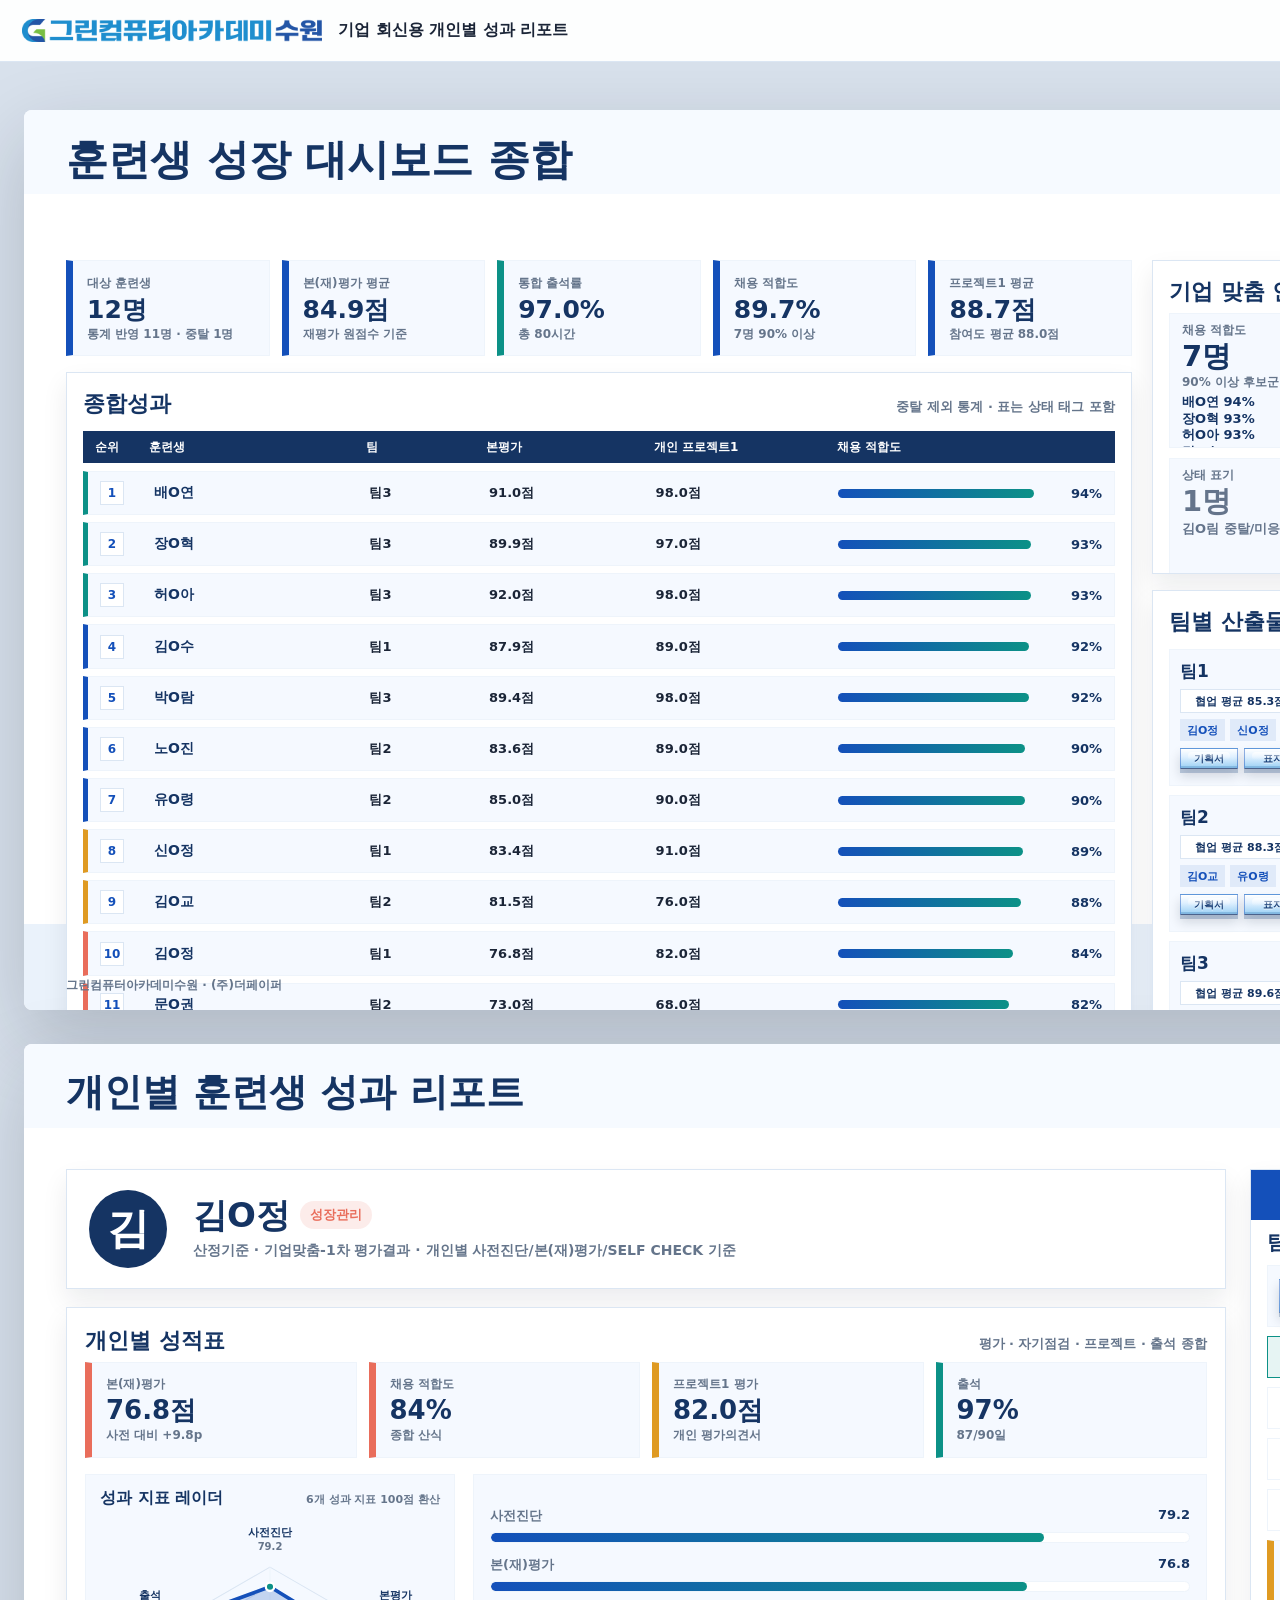
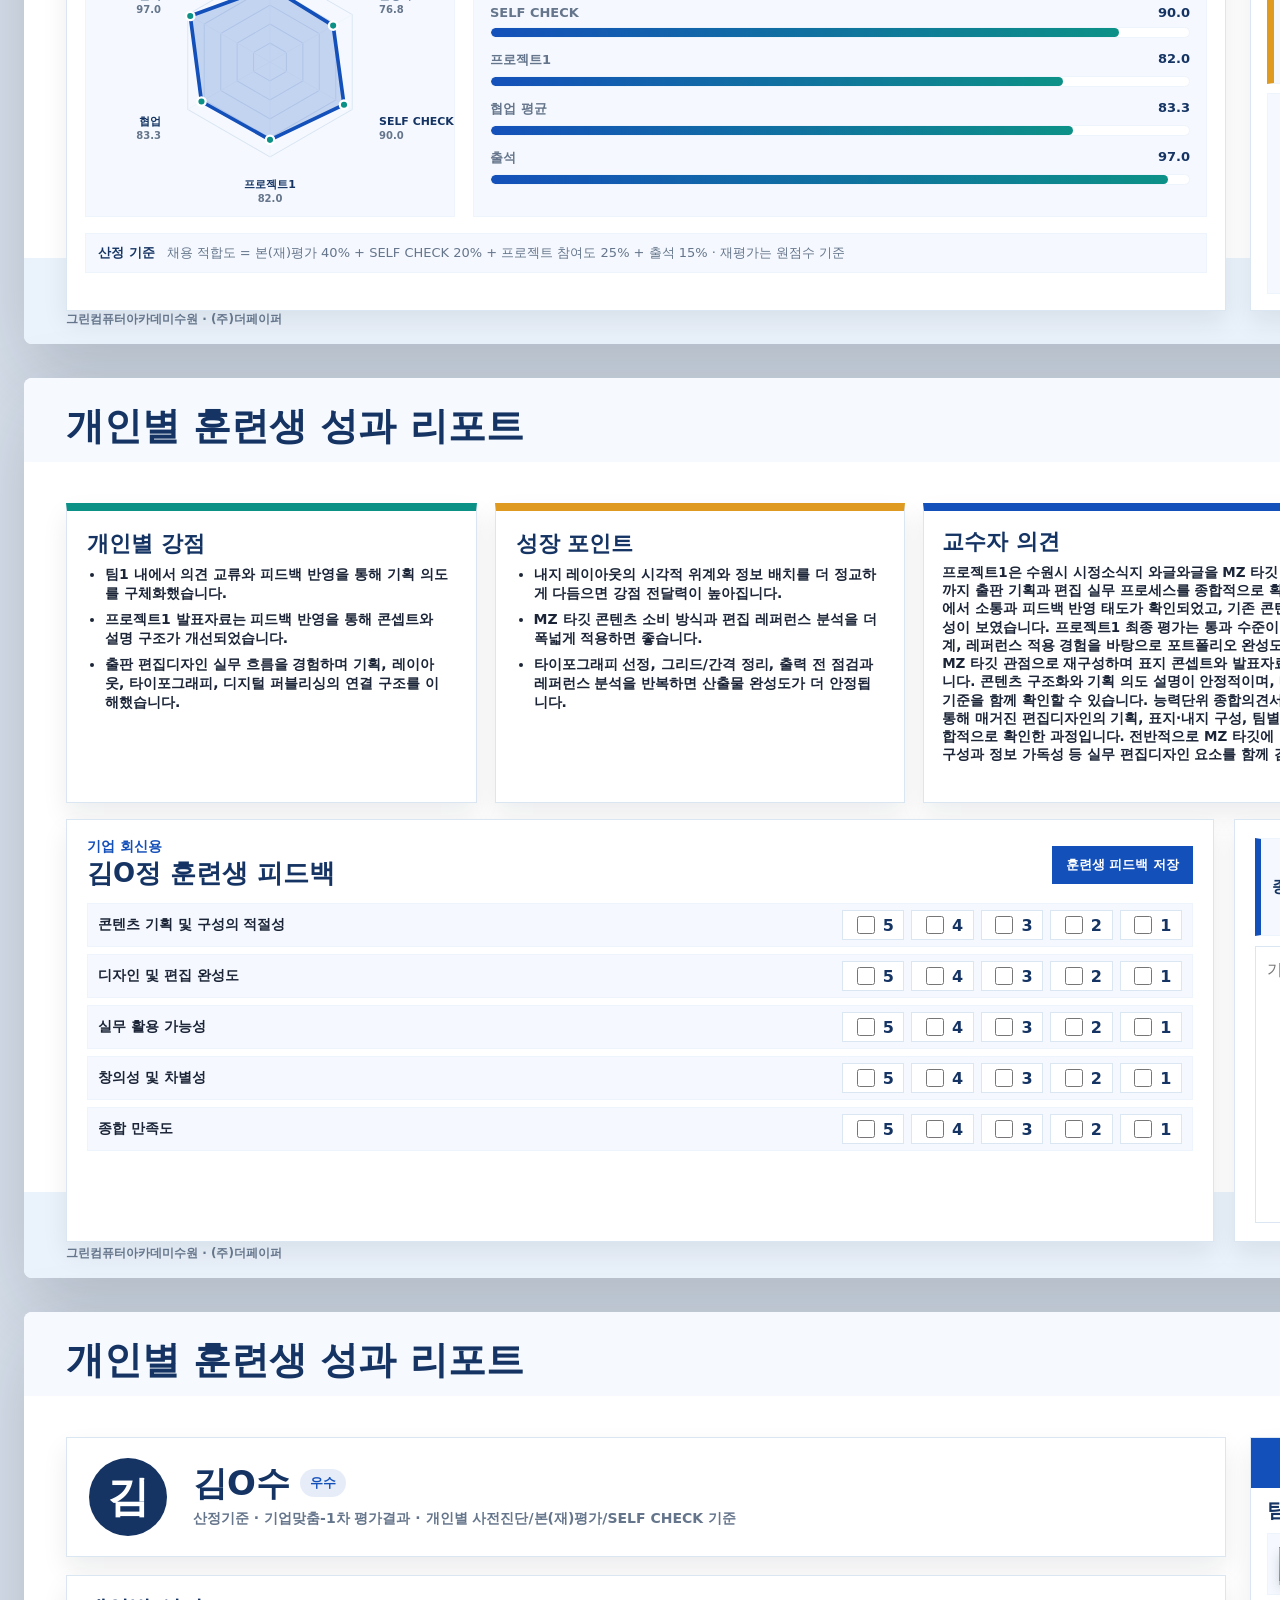
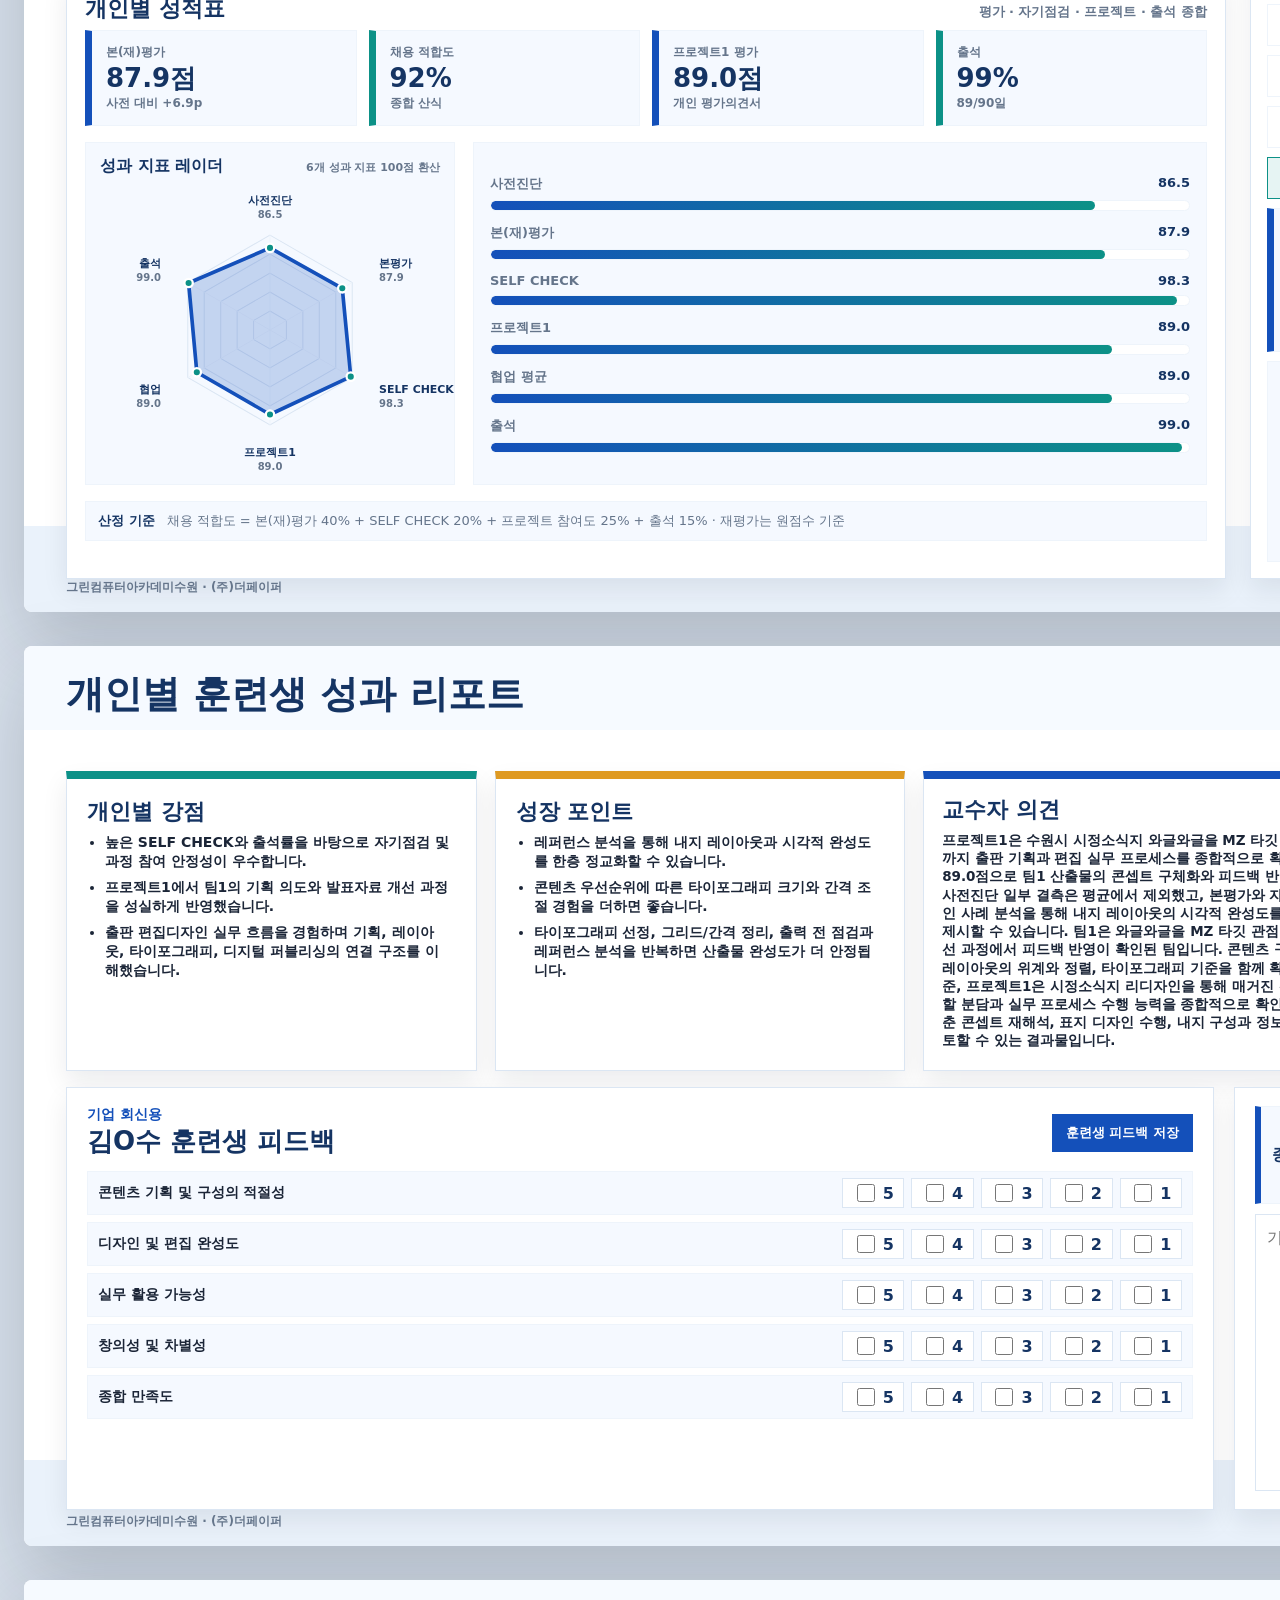
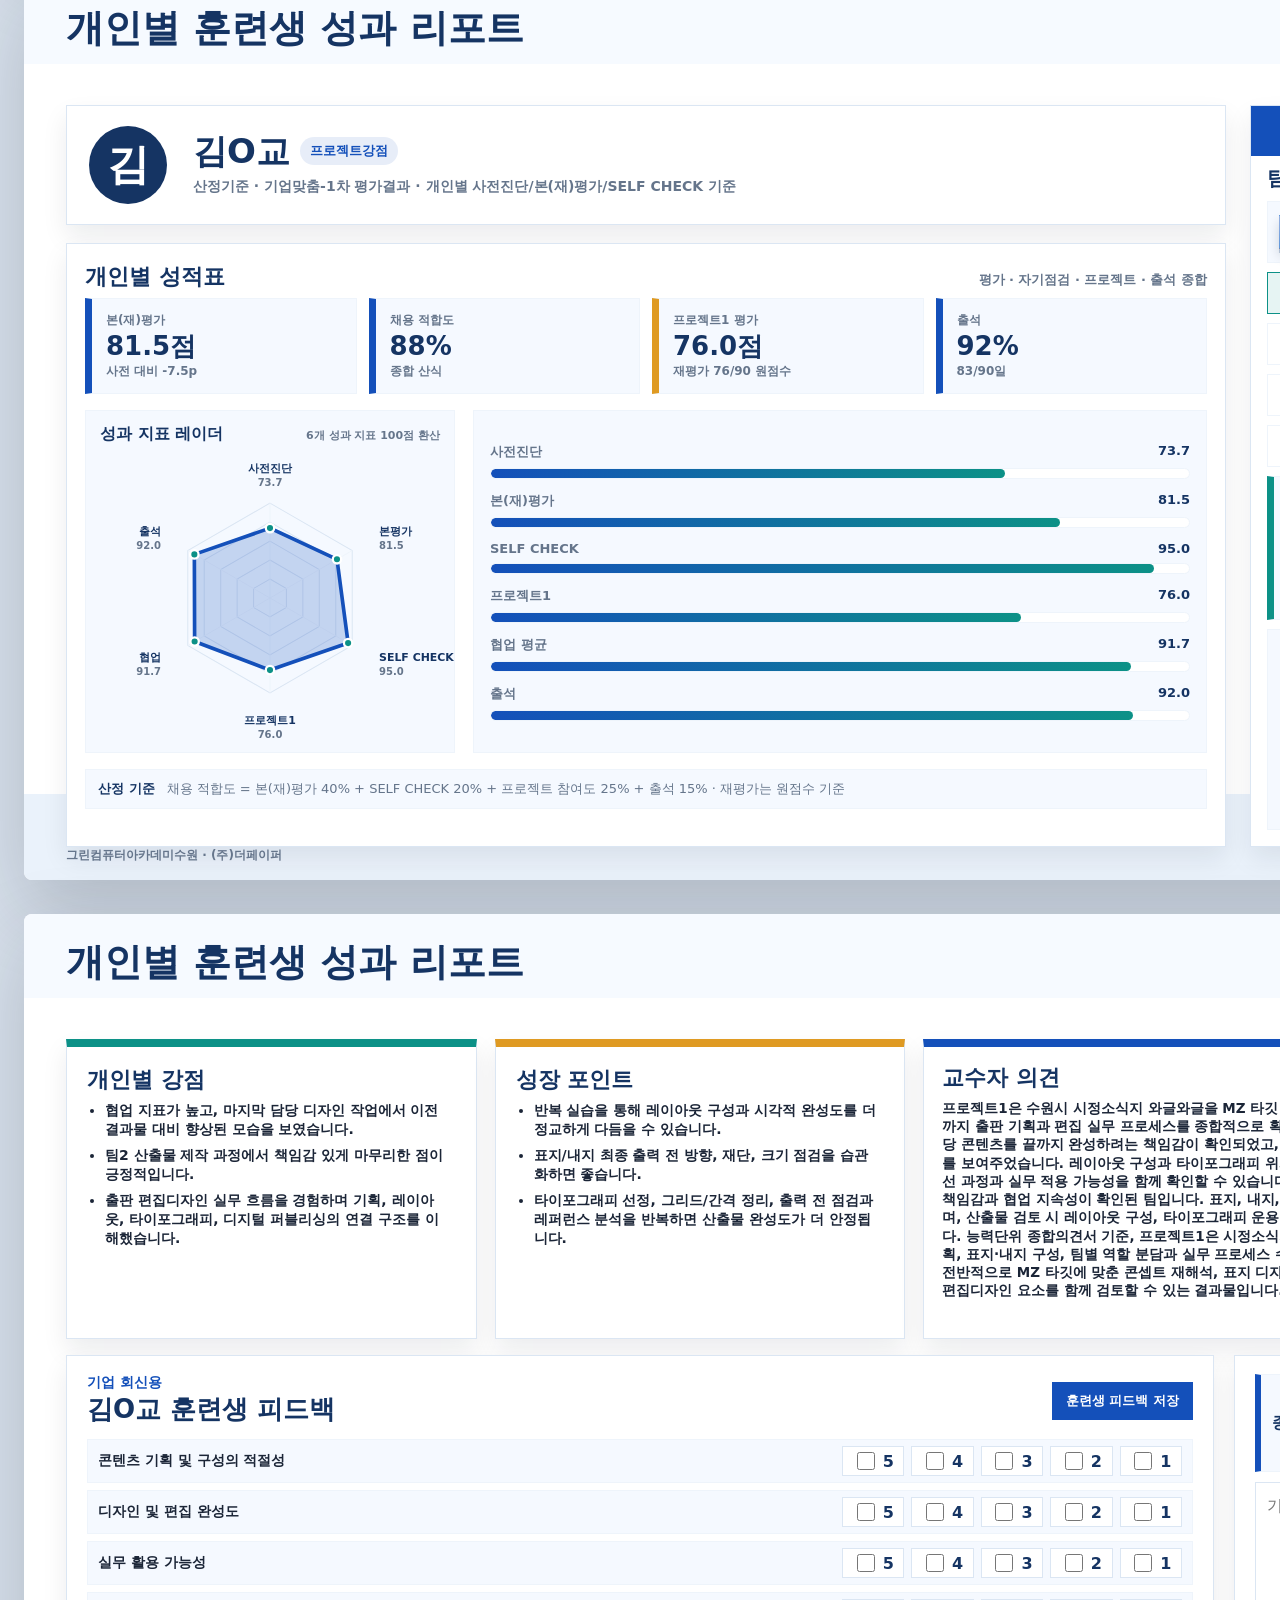
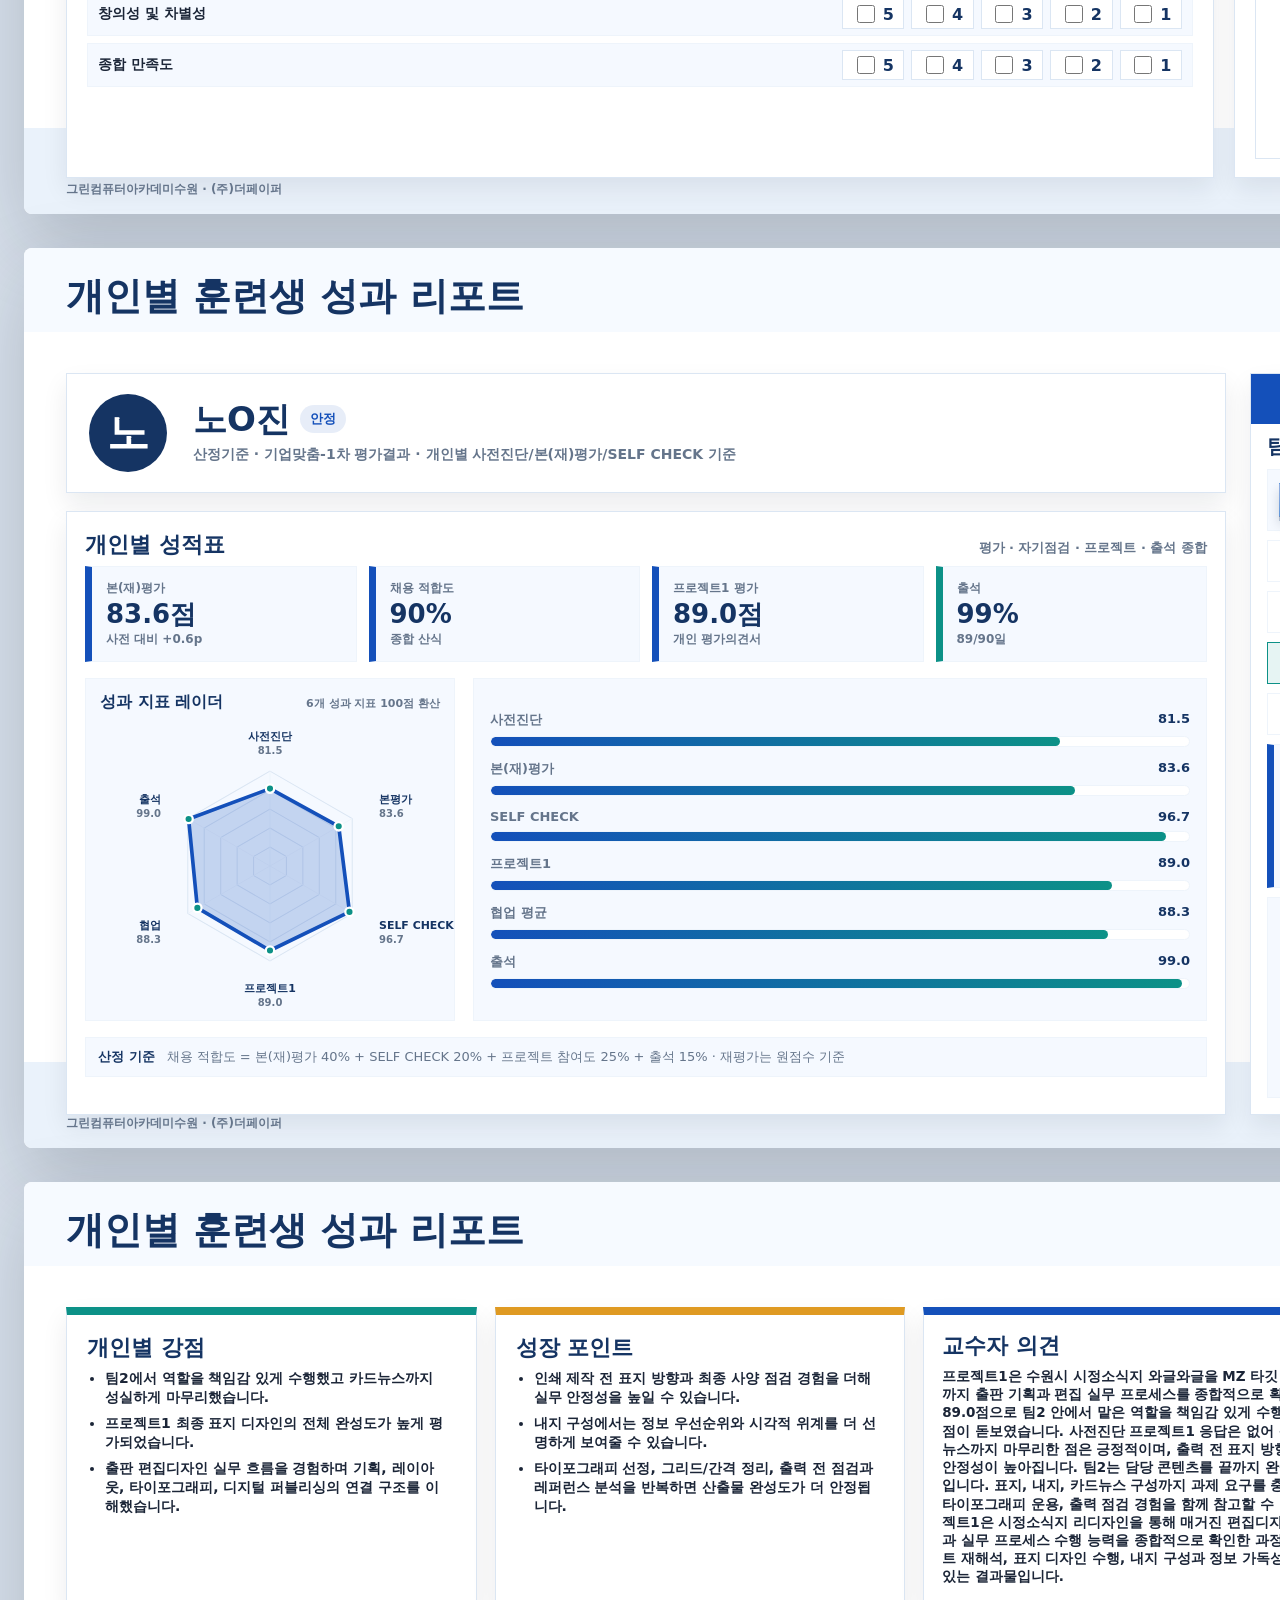
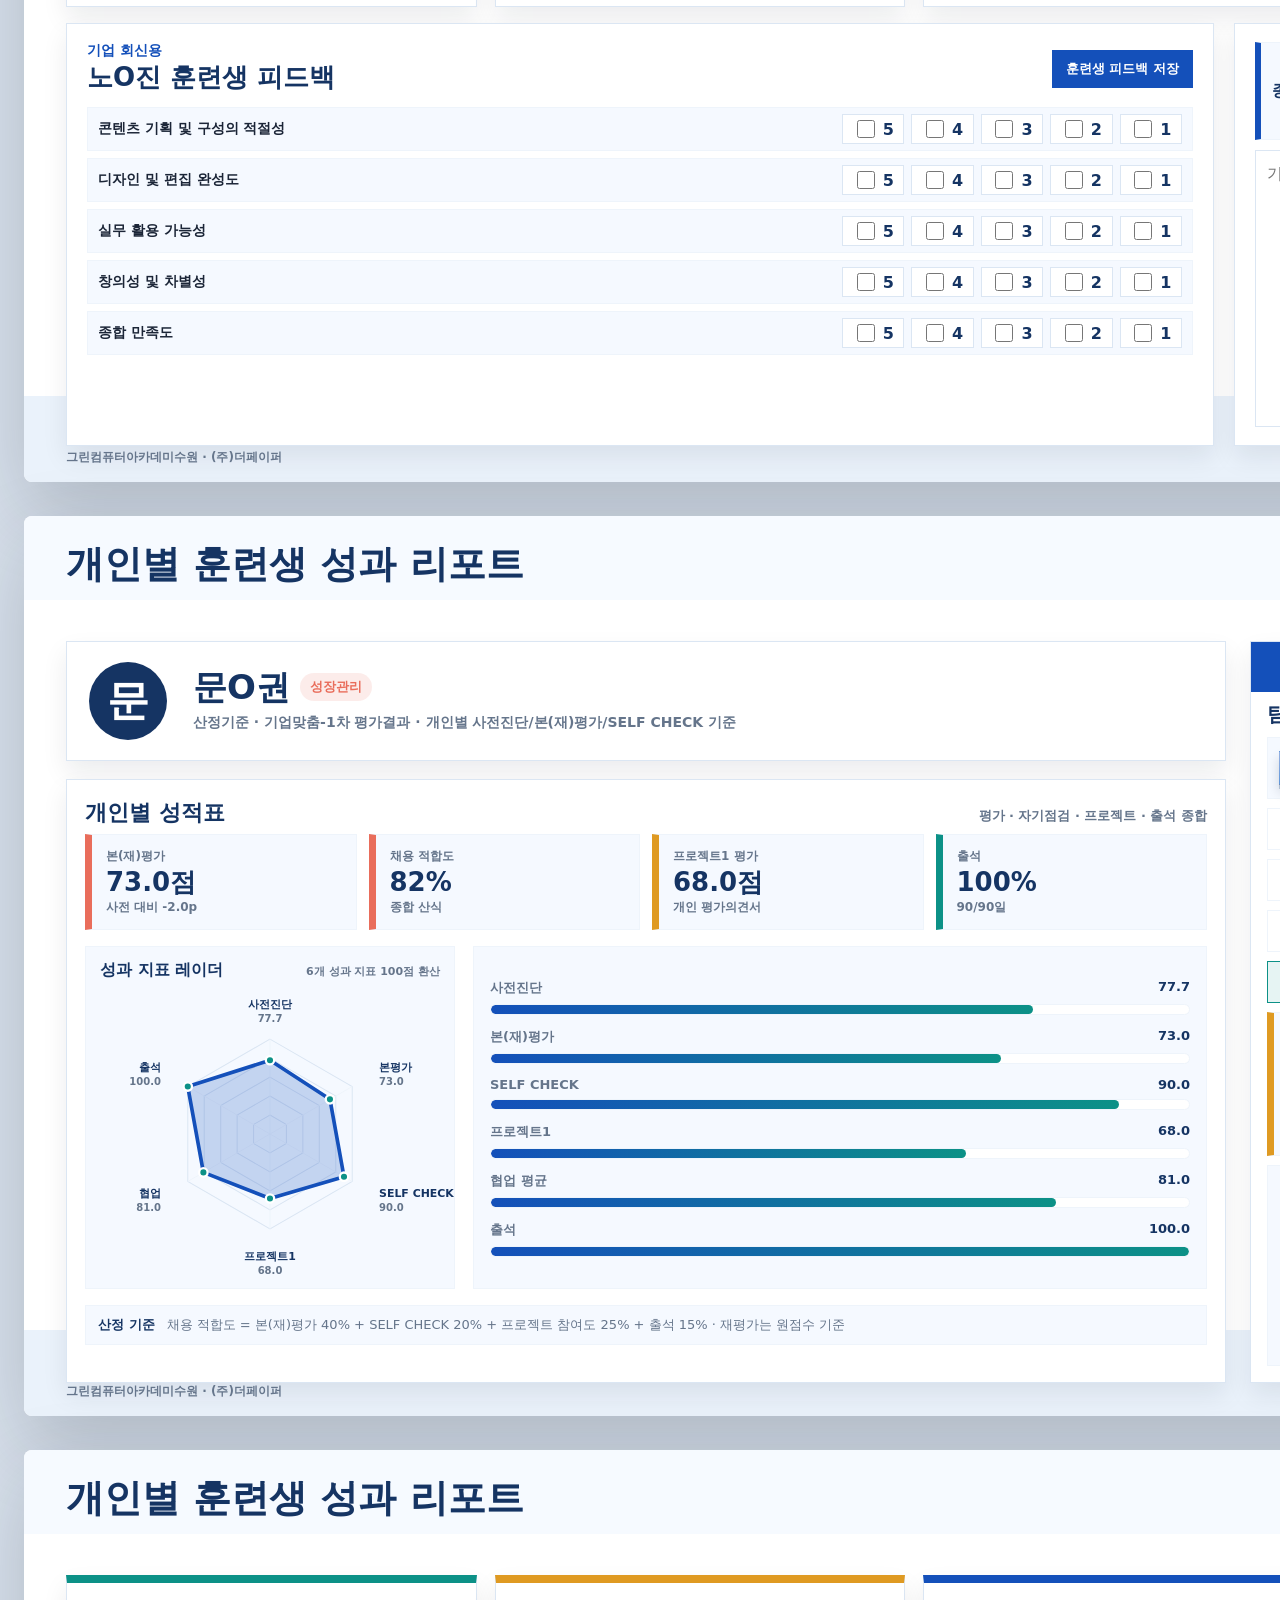
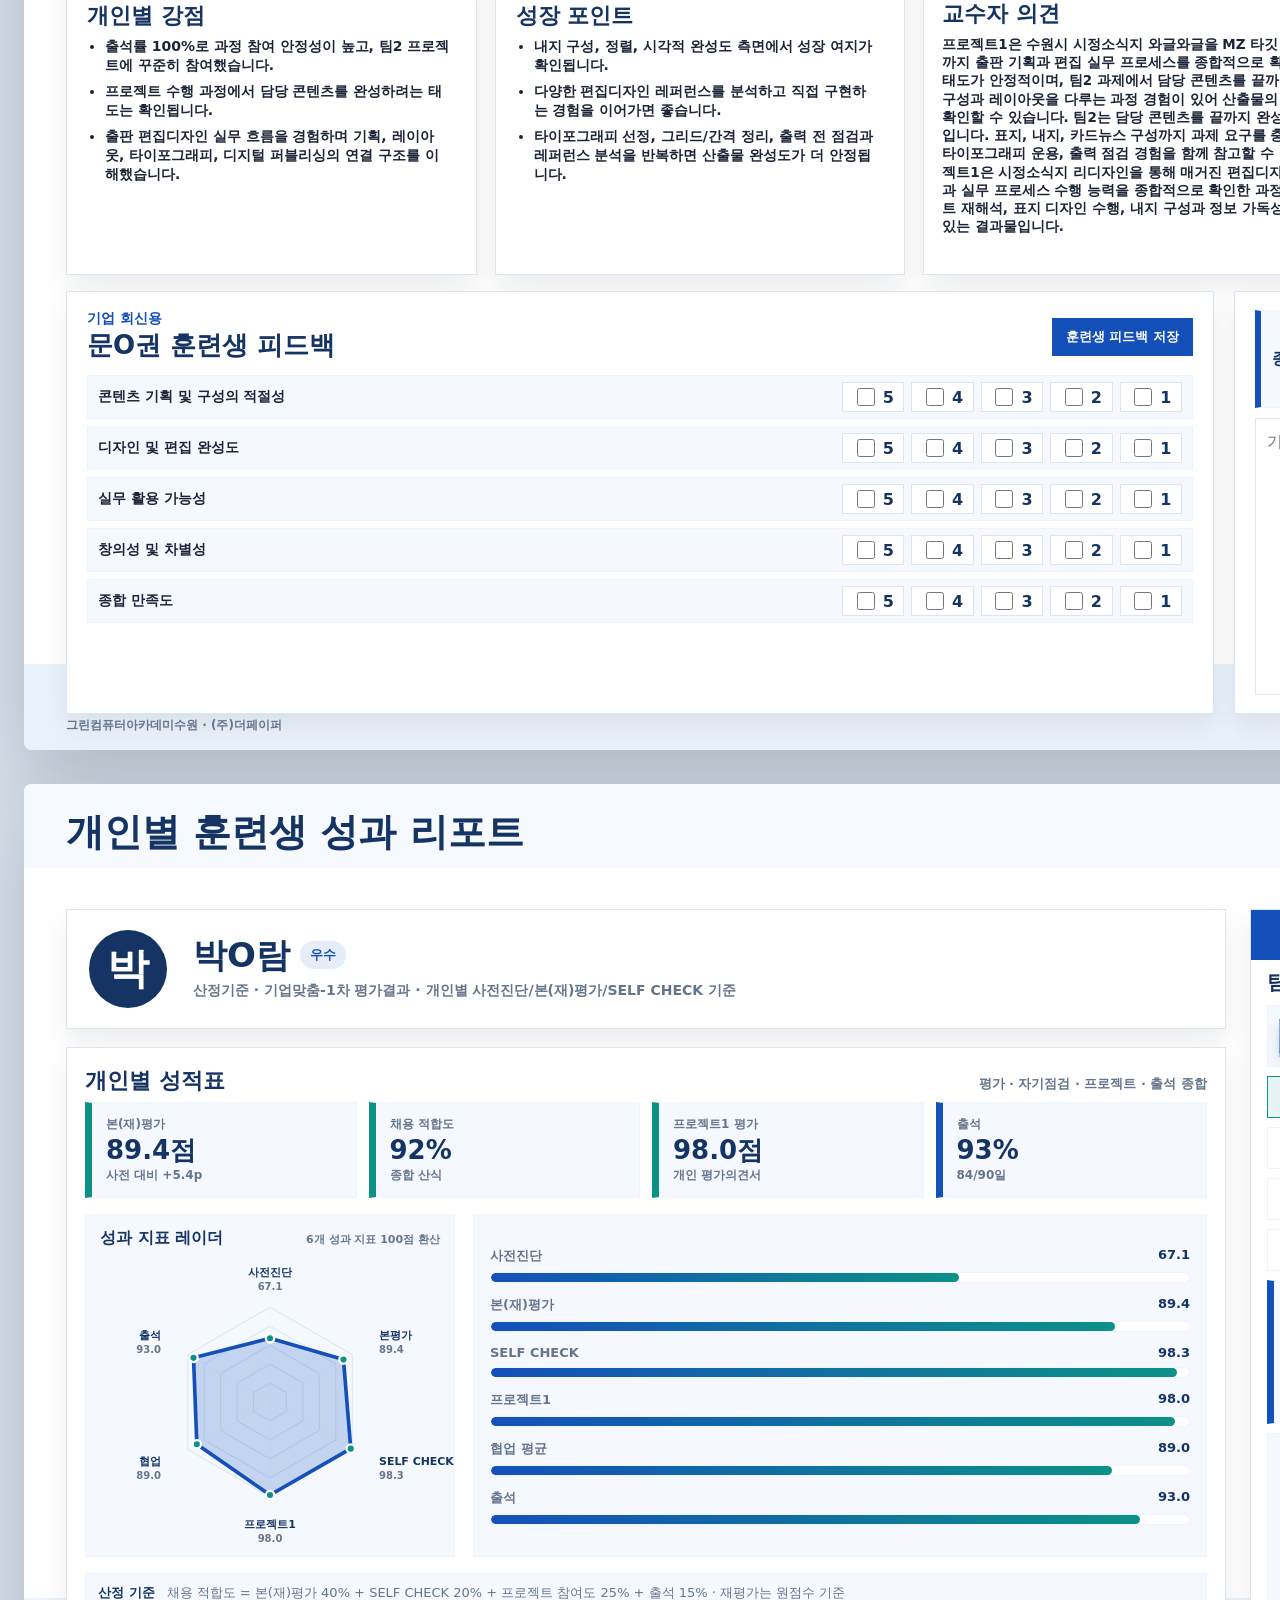
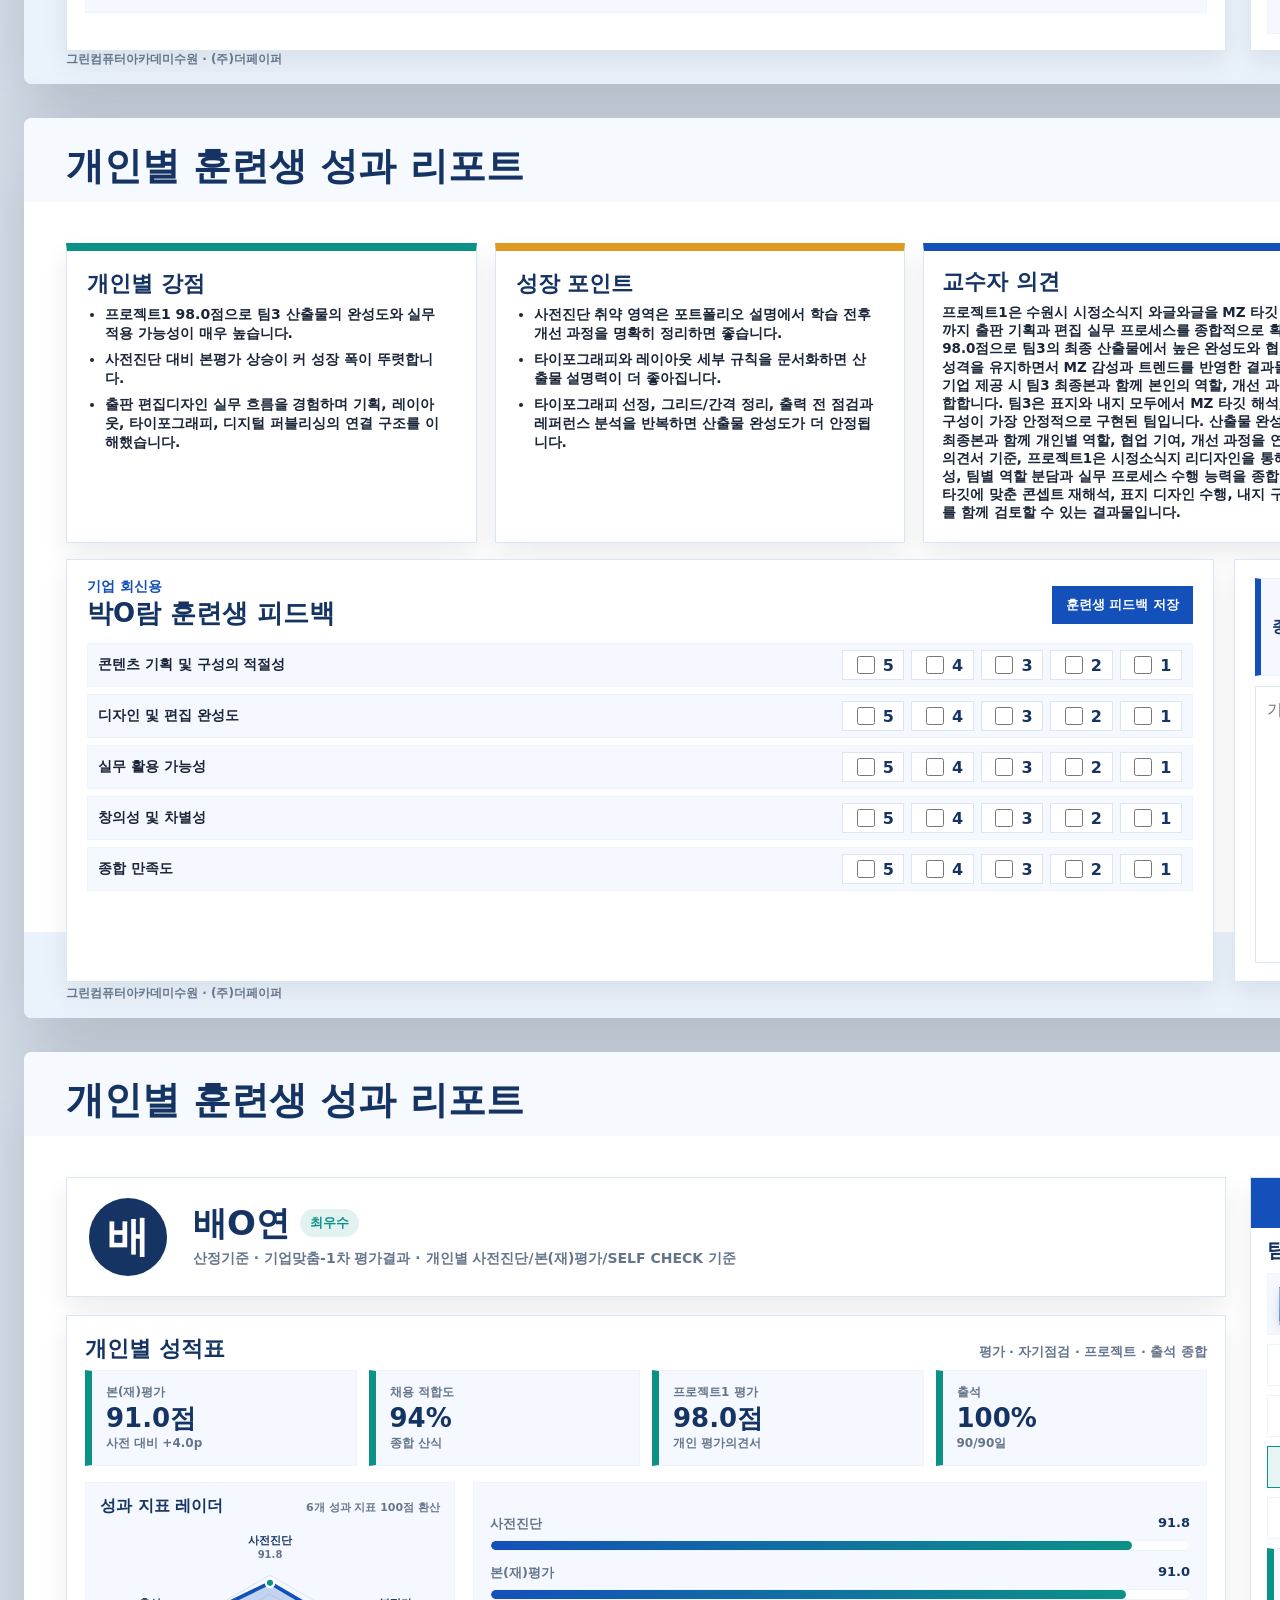
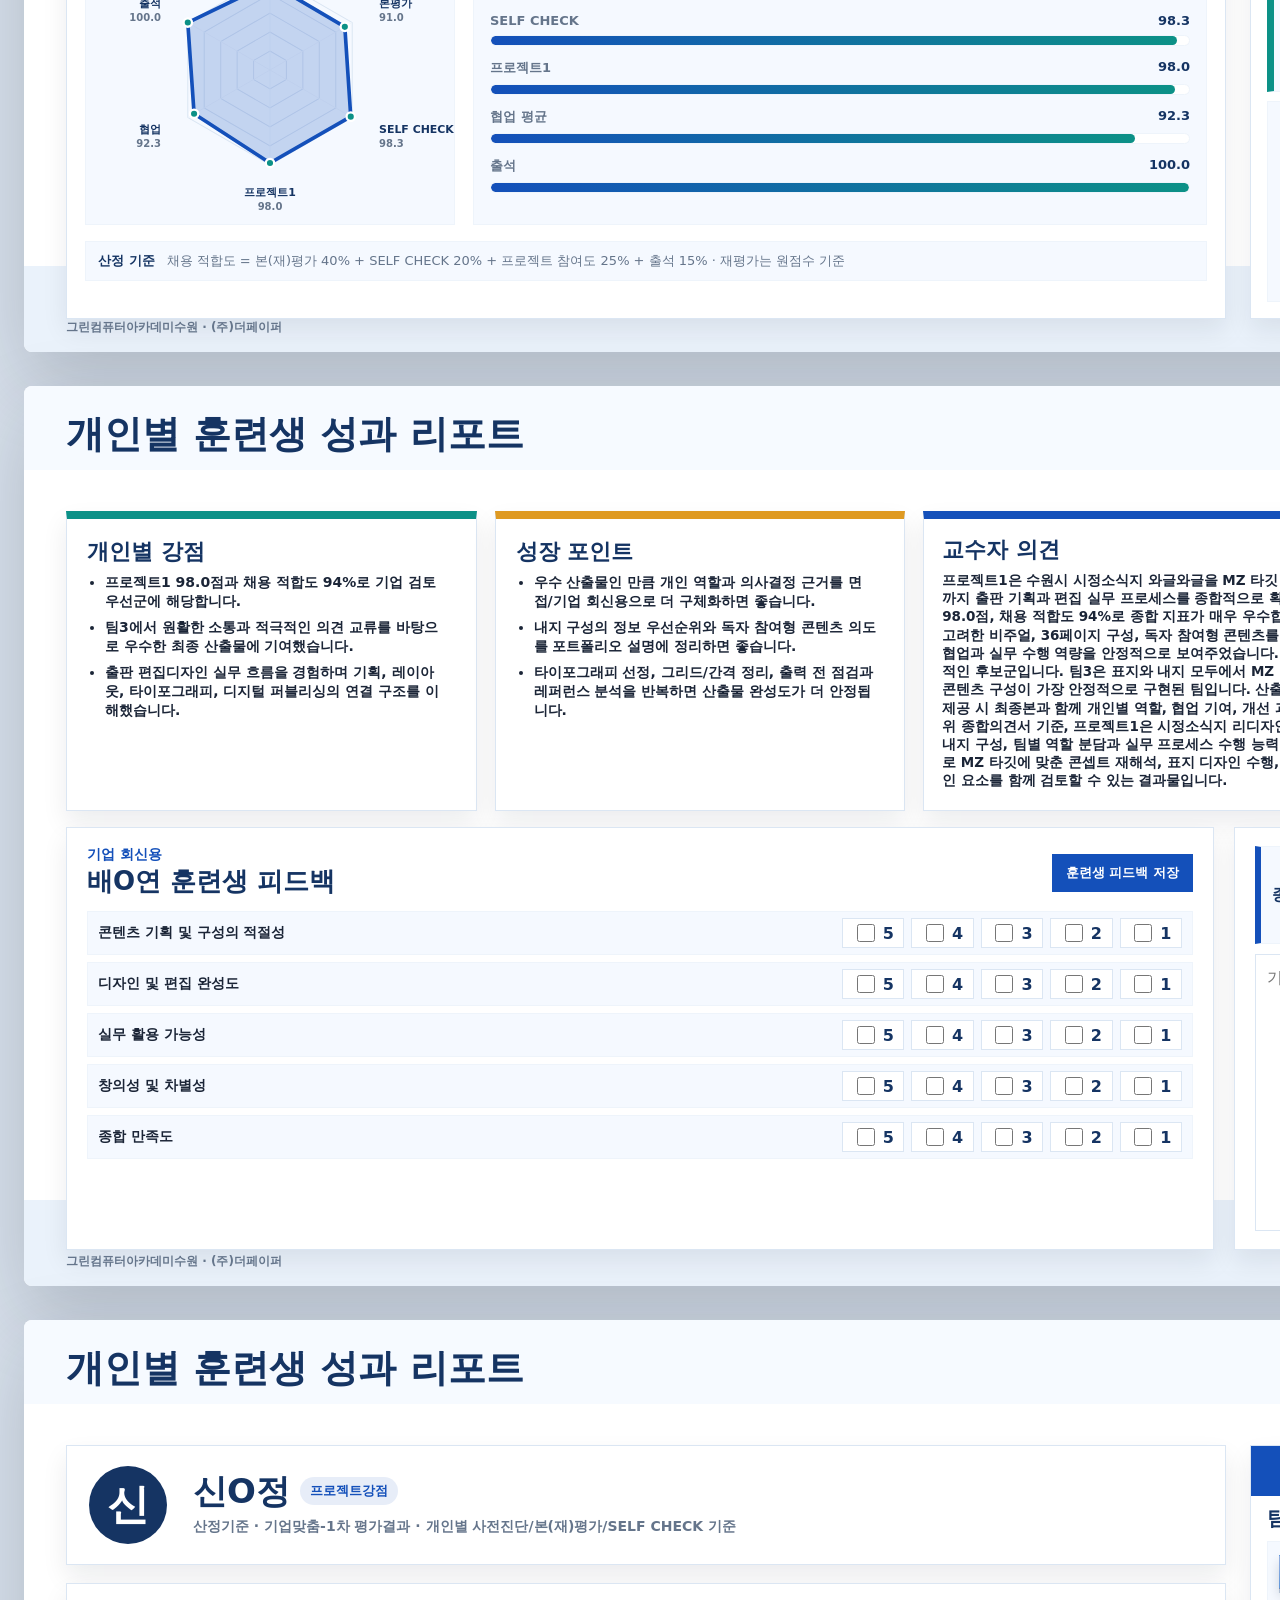
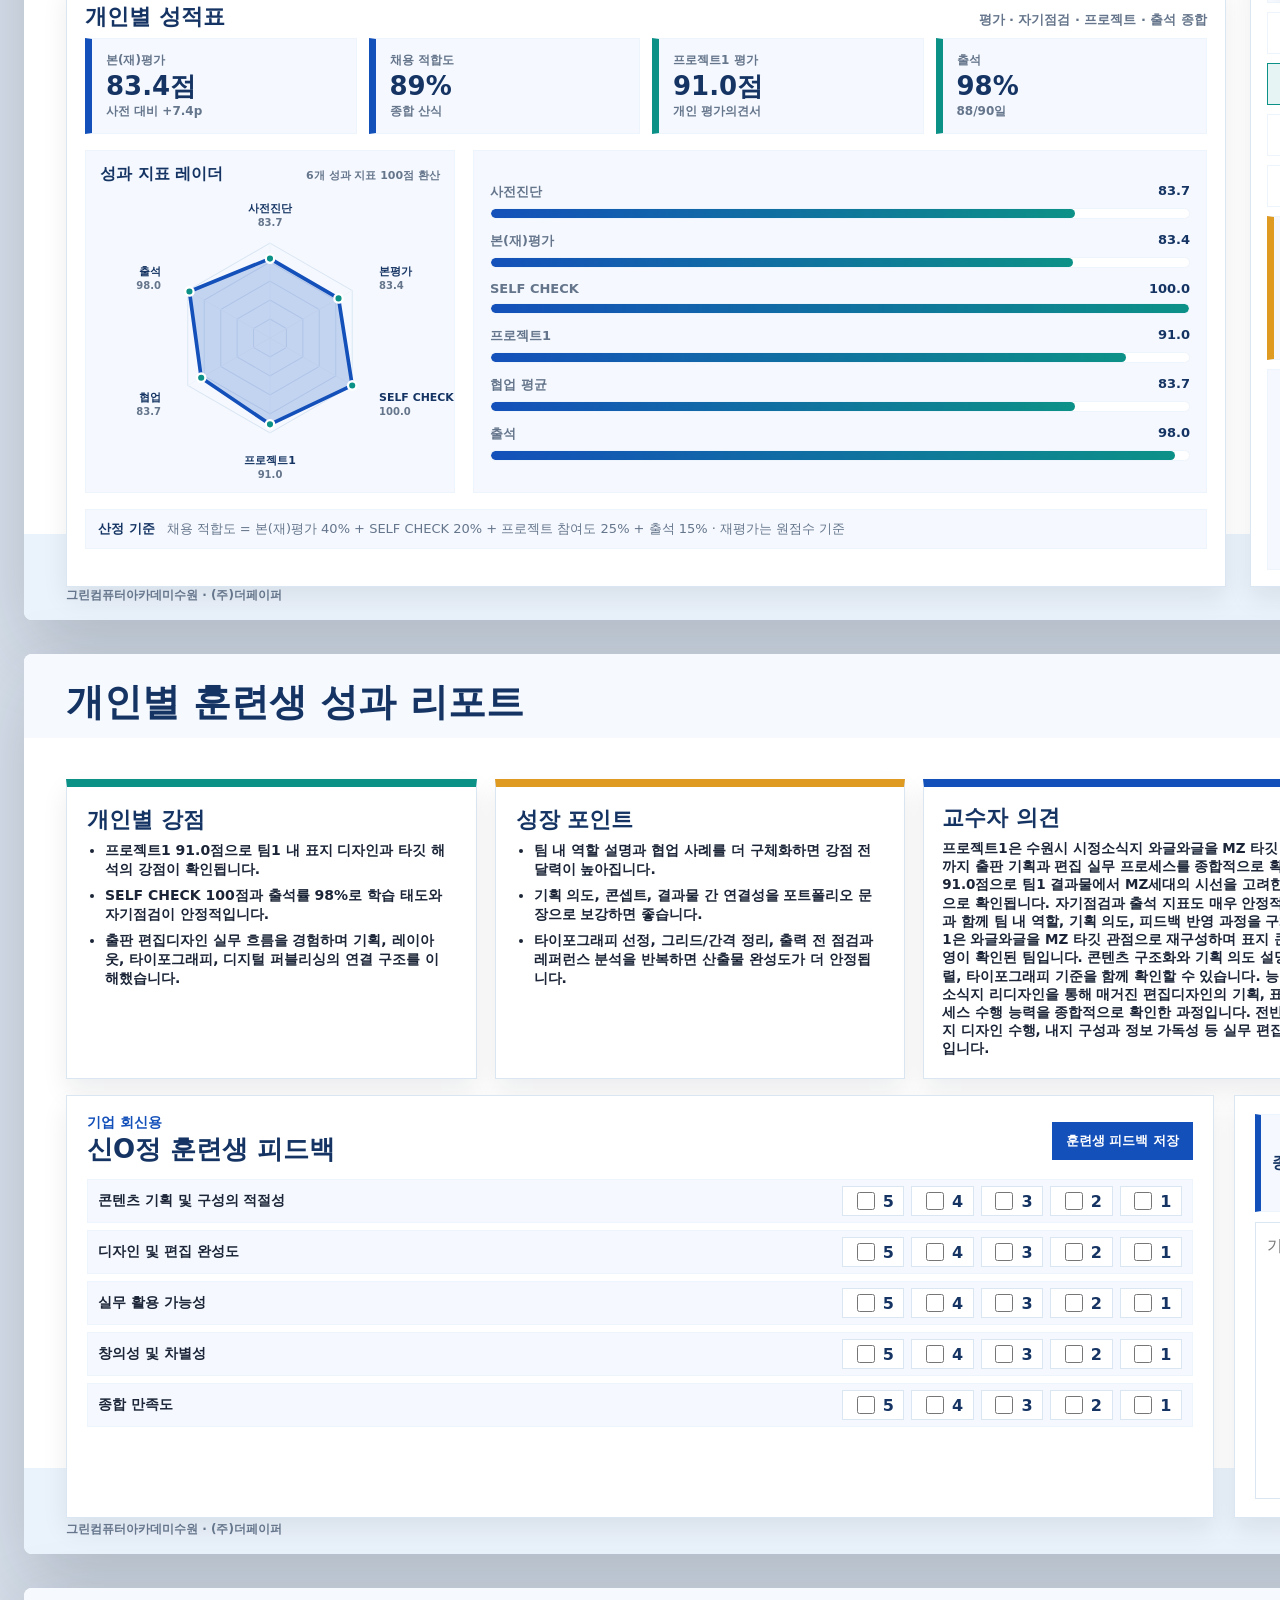
==== commit 3cc6abff: "Codex" ====
--- a/student-report-html/index.html
+++ b/student-report-html/index.html
@@ -4,7 +4,7 @@
     <meta charset="utf-8" />
     <meta name="viewport" content="width=device-width, initial-scale=1" />
     <title>기업 회신용 개인별 훈련생 성과 리포트</title>
-    <link rel="stylesheet" href="./styles.css?v=20260813-nocover1" />
+    <link rel="stylesheet" href="./styles.css?v=20260814-top3fix1" />
   </head>
   <body>
     <header class="toolbar" data-ui>
--- a/student-report-html/styles.css
+++ b/student-report-html/styles.css
@@ -839,7 +839,7 @@
 .summary-aside {
   min-width: 0;
   display: grid;
-  grid-template-rows: 142px minmax(0, 1fr);
+  grid-template-rows: 314px minmax(0, 1fr);
   gap: 16px;
 }
 .summary-page.summary-no-team .summary-aside {
@@ -892,15 +892,15 @@
 .insight-stack-rich {
   height: 100%;
   grid-template-columns: repeat(2, minmax(0, 1fr));
-  grid-template-rows: 1.08fr 1fr;
+  grid-template-rows: repeat(2, minmax(0, 1fr));
 }
 .insight-stack-rich .insight-card {
-  min-height: 132px;
-  padding: 12px;
+  min-height: 0;
+  padding: 10px 12px;
   border: 1px solid var(--soft-line);
   background: var(--panel-soft);
   align-content: start;
-  gap: 7px;
+  gap: 5px;
   overflow: hidden;
 }
 .summary-page.summary-no-team .insight-stack-rich .insight-card {
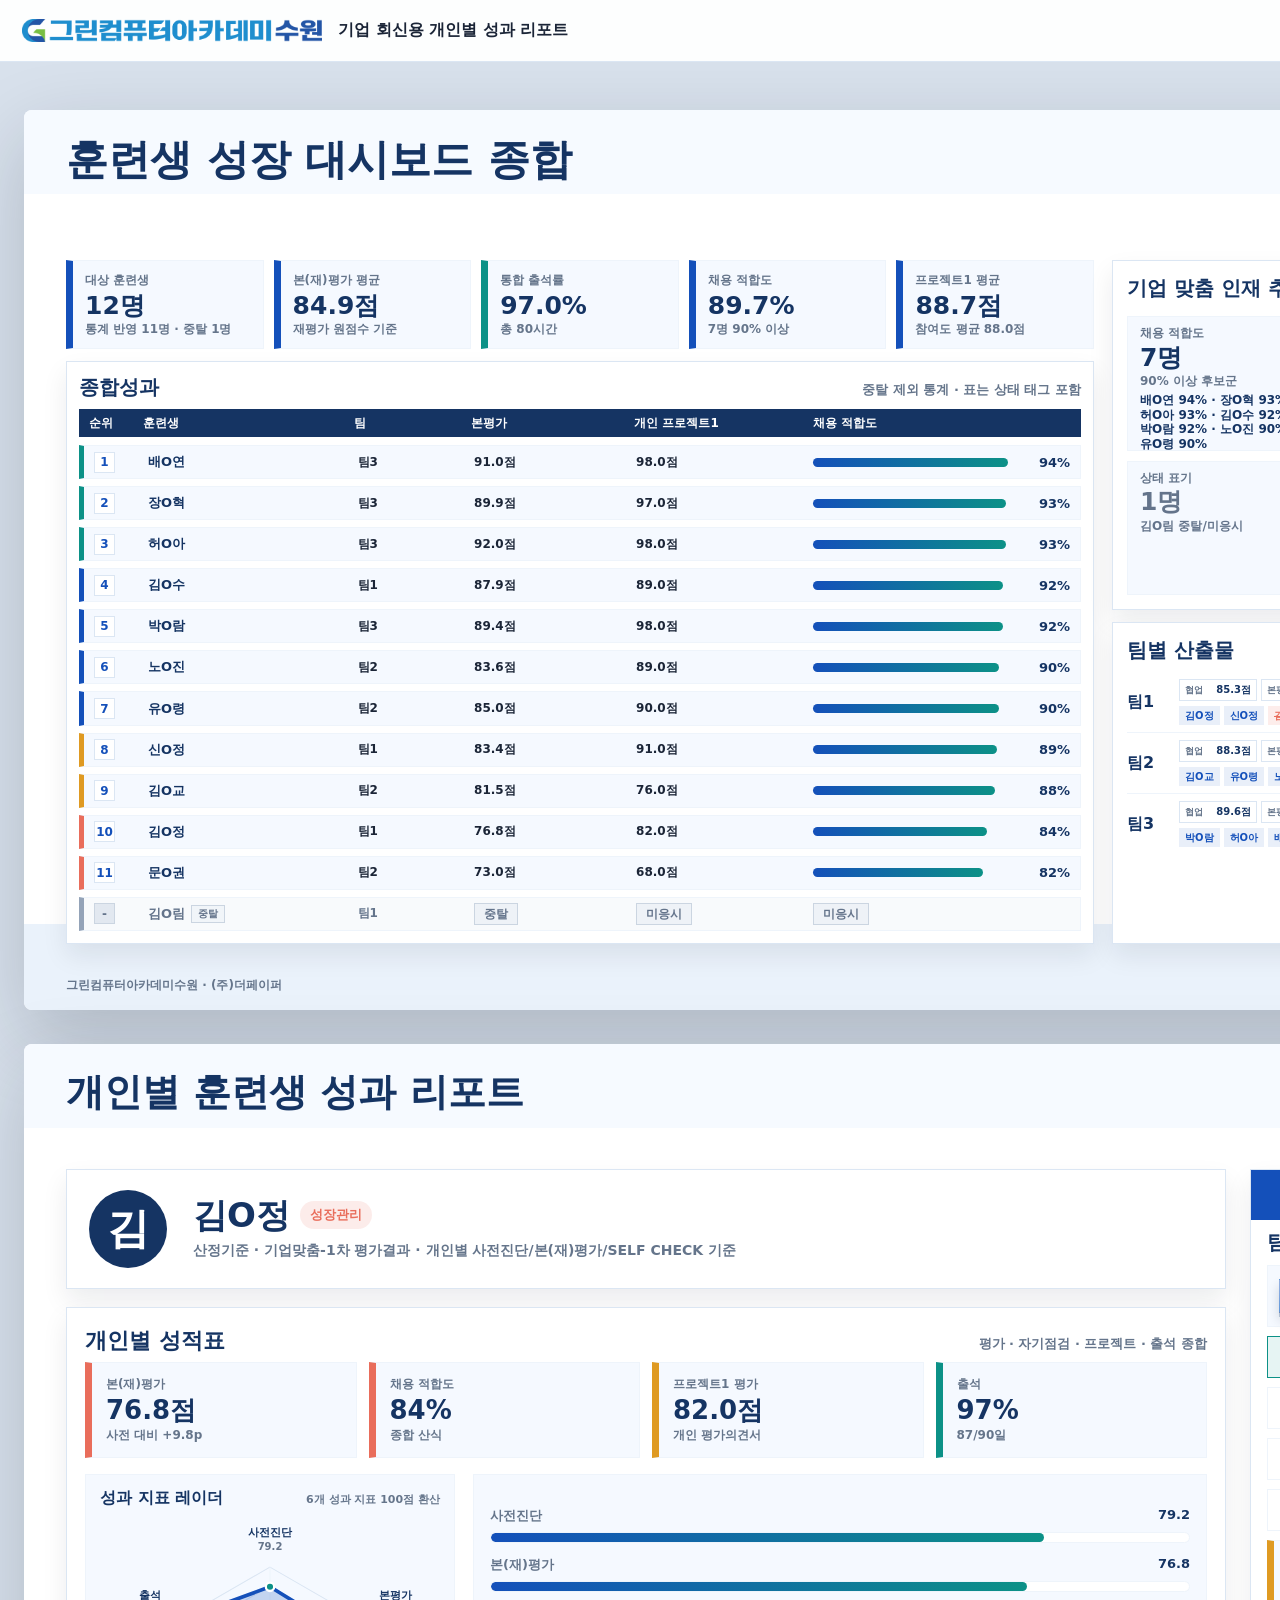
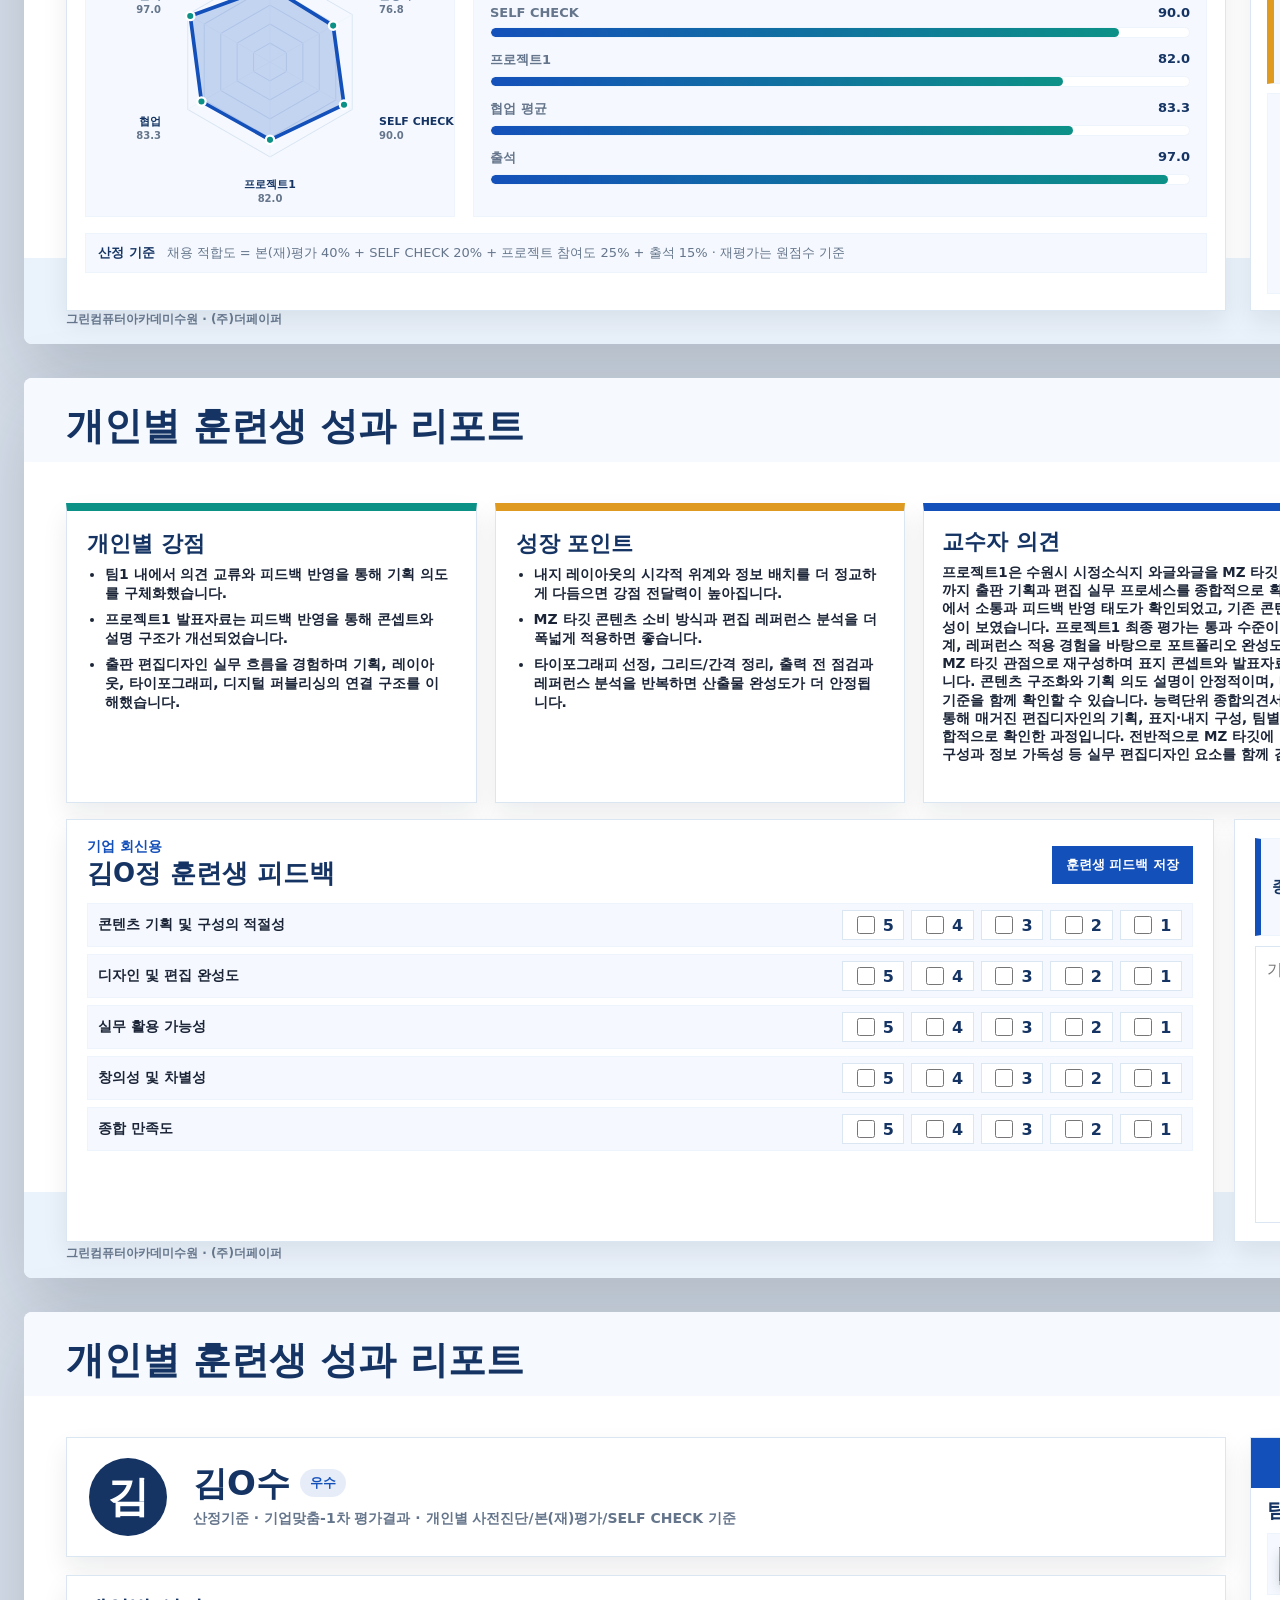
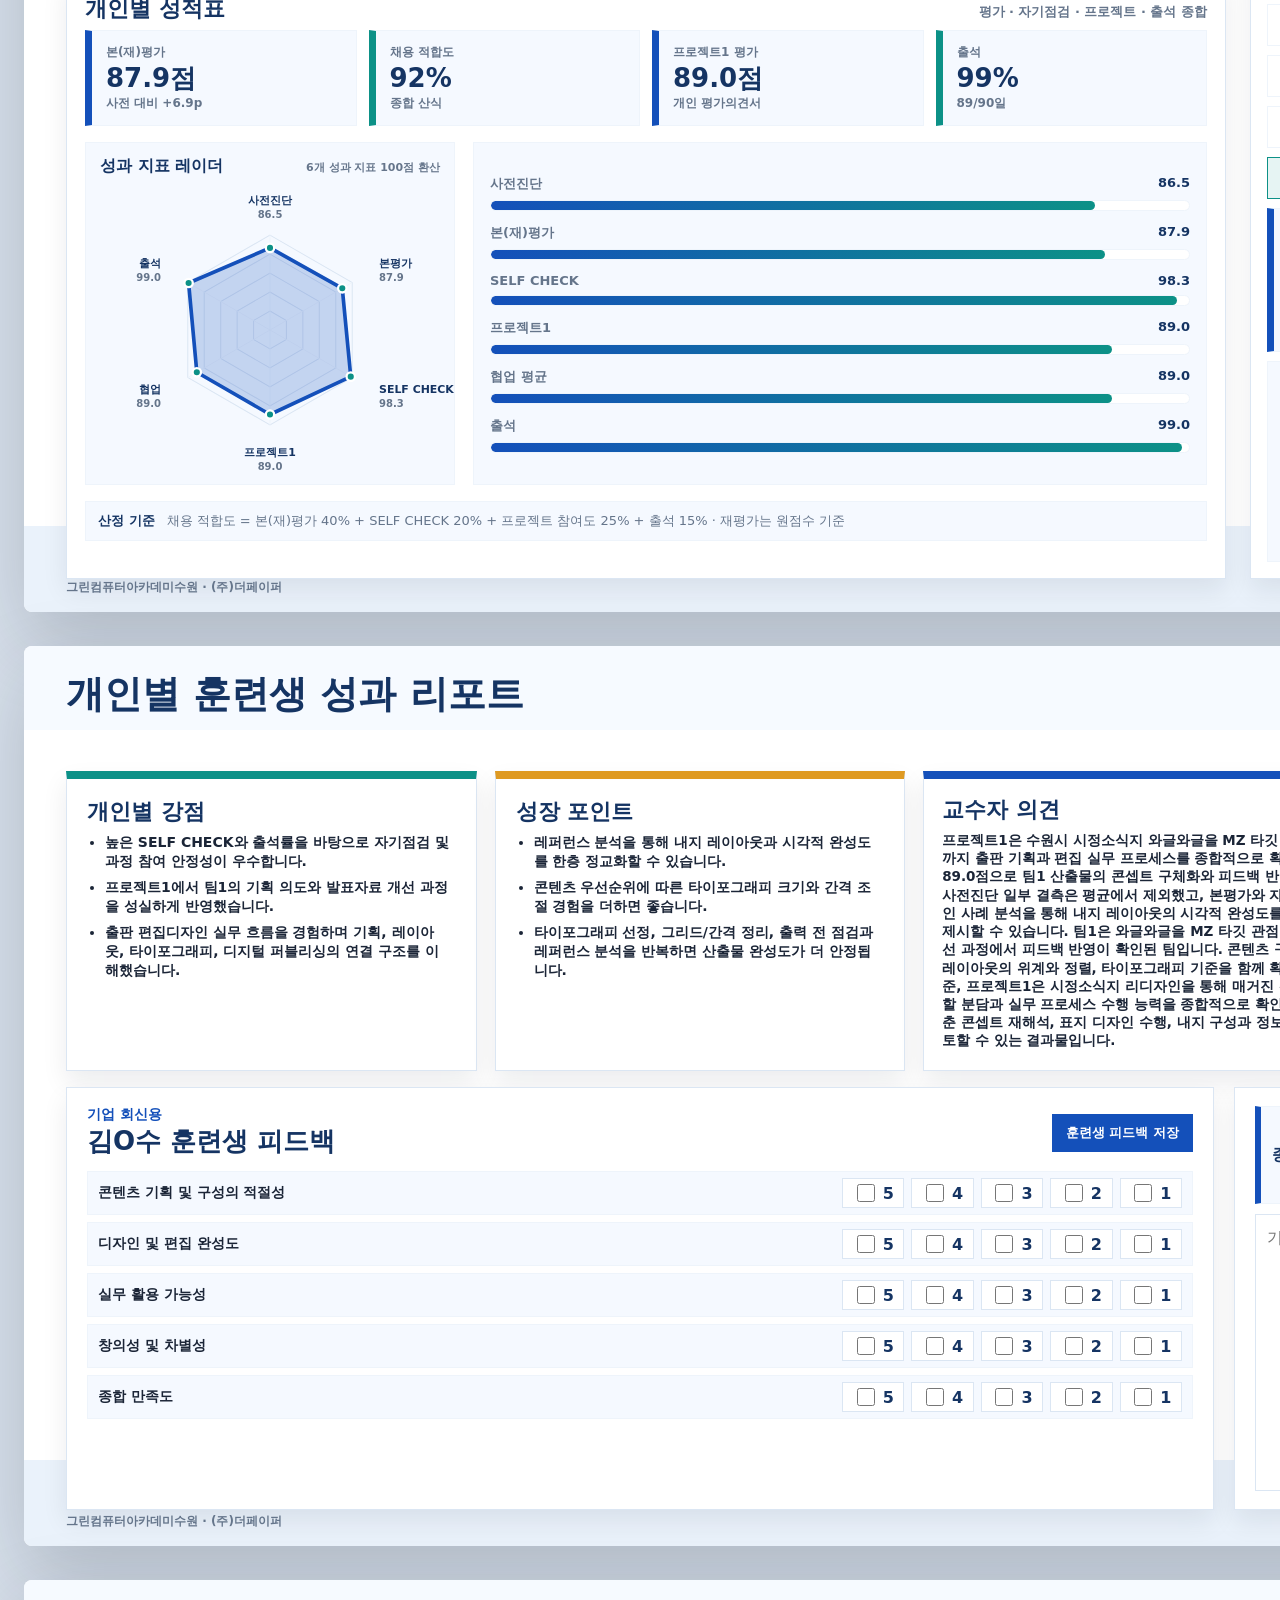
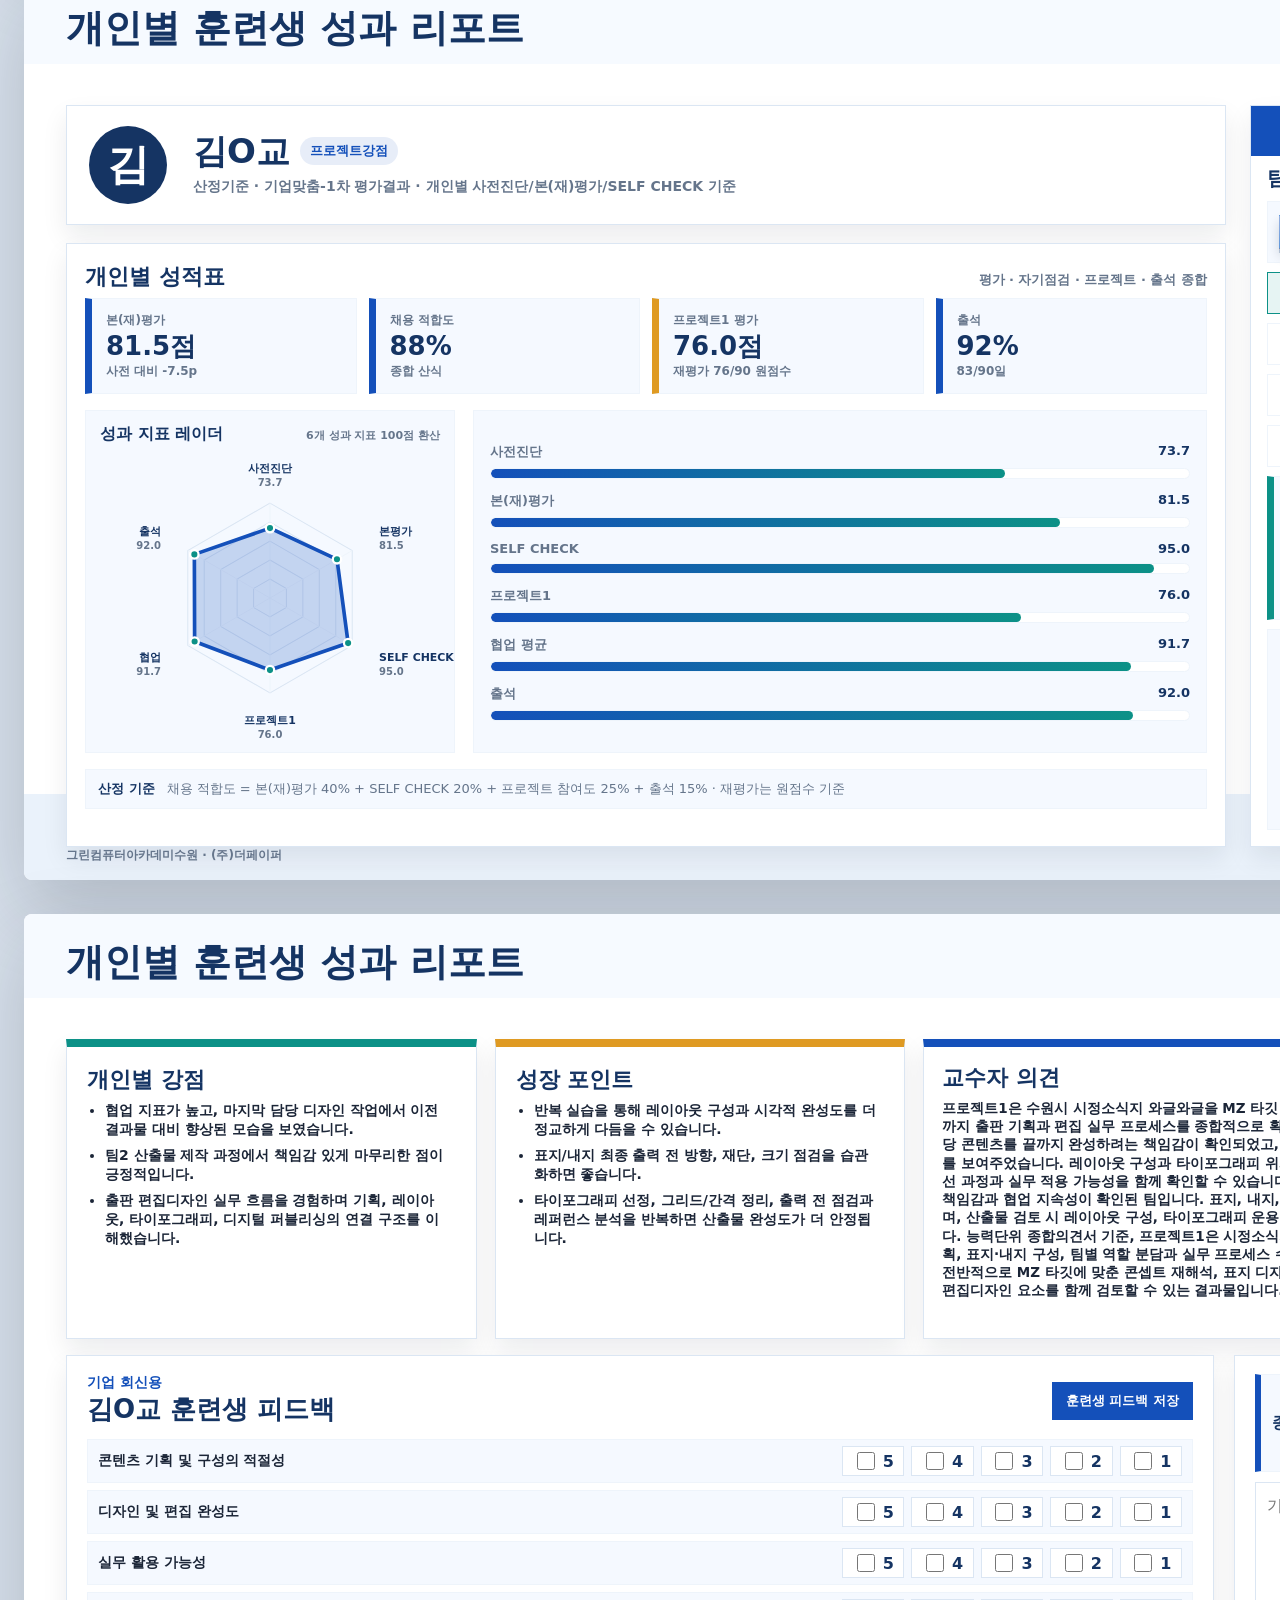
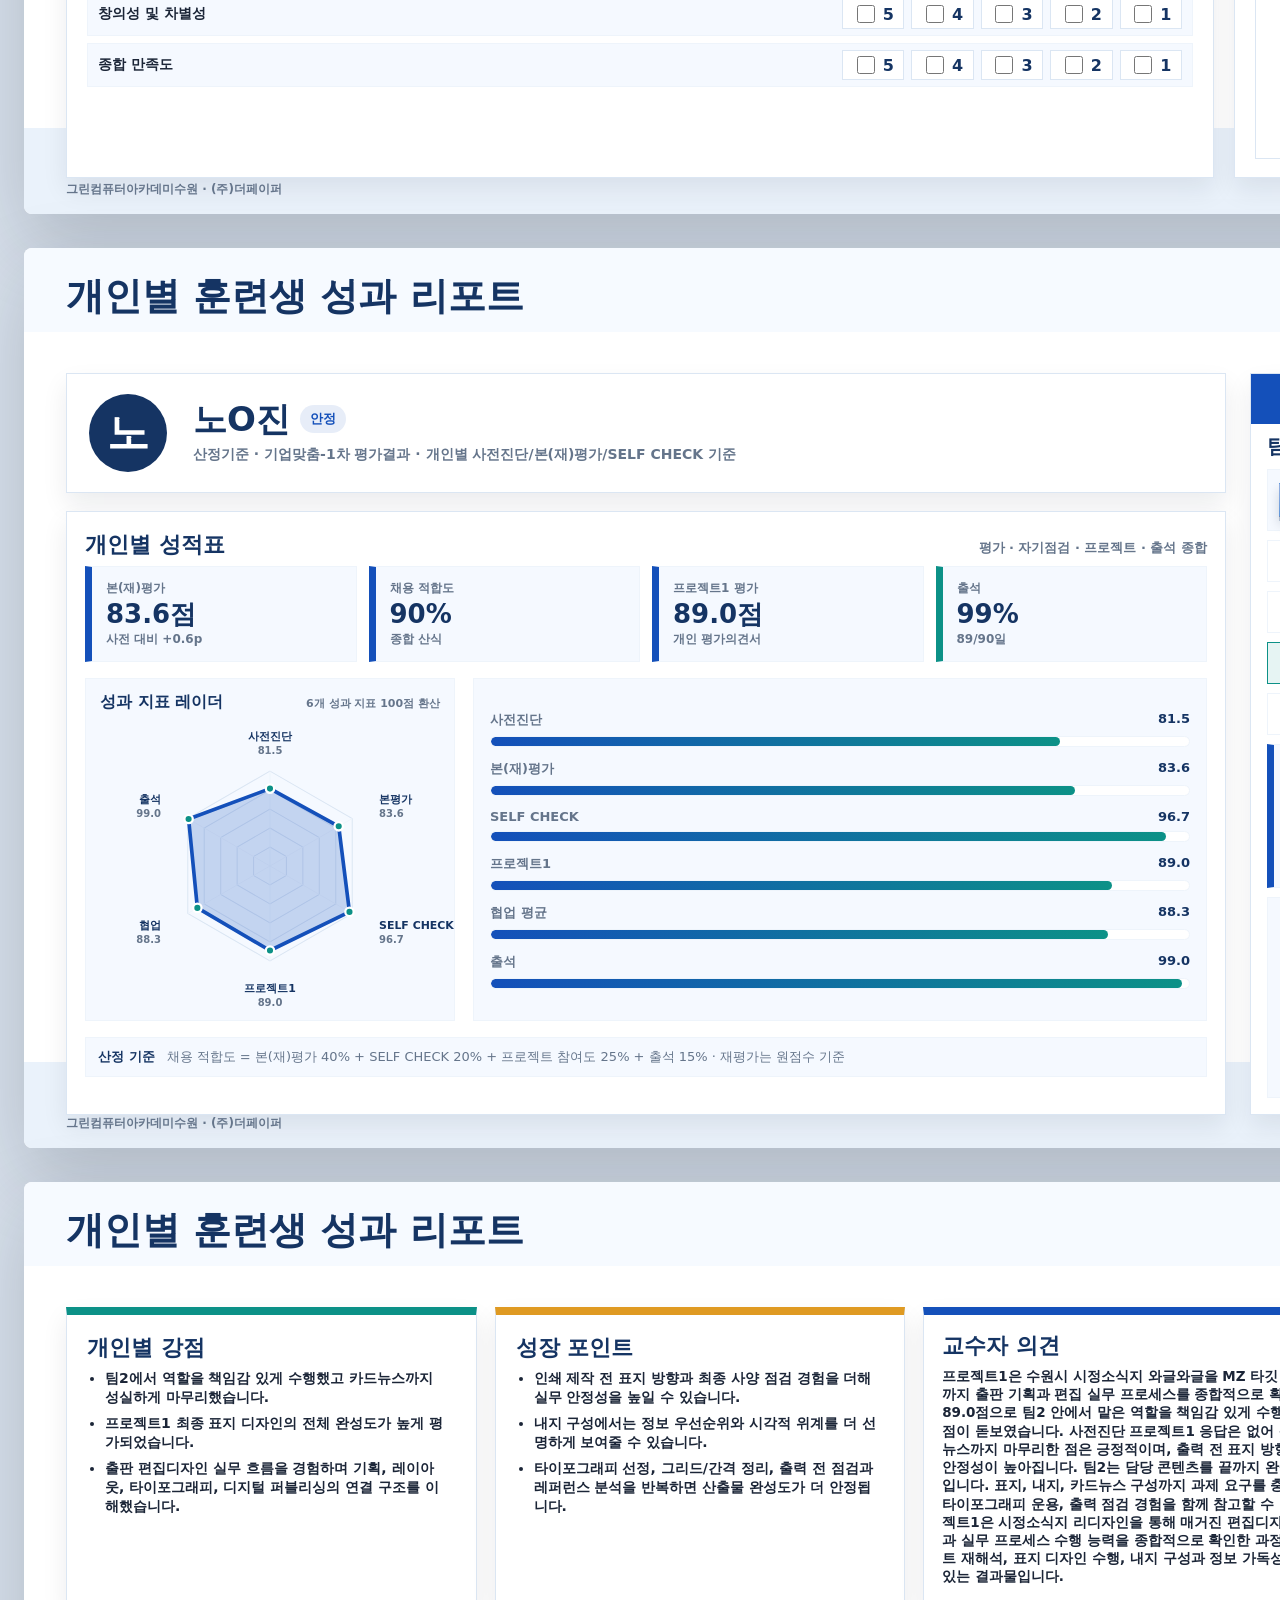
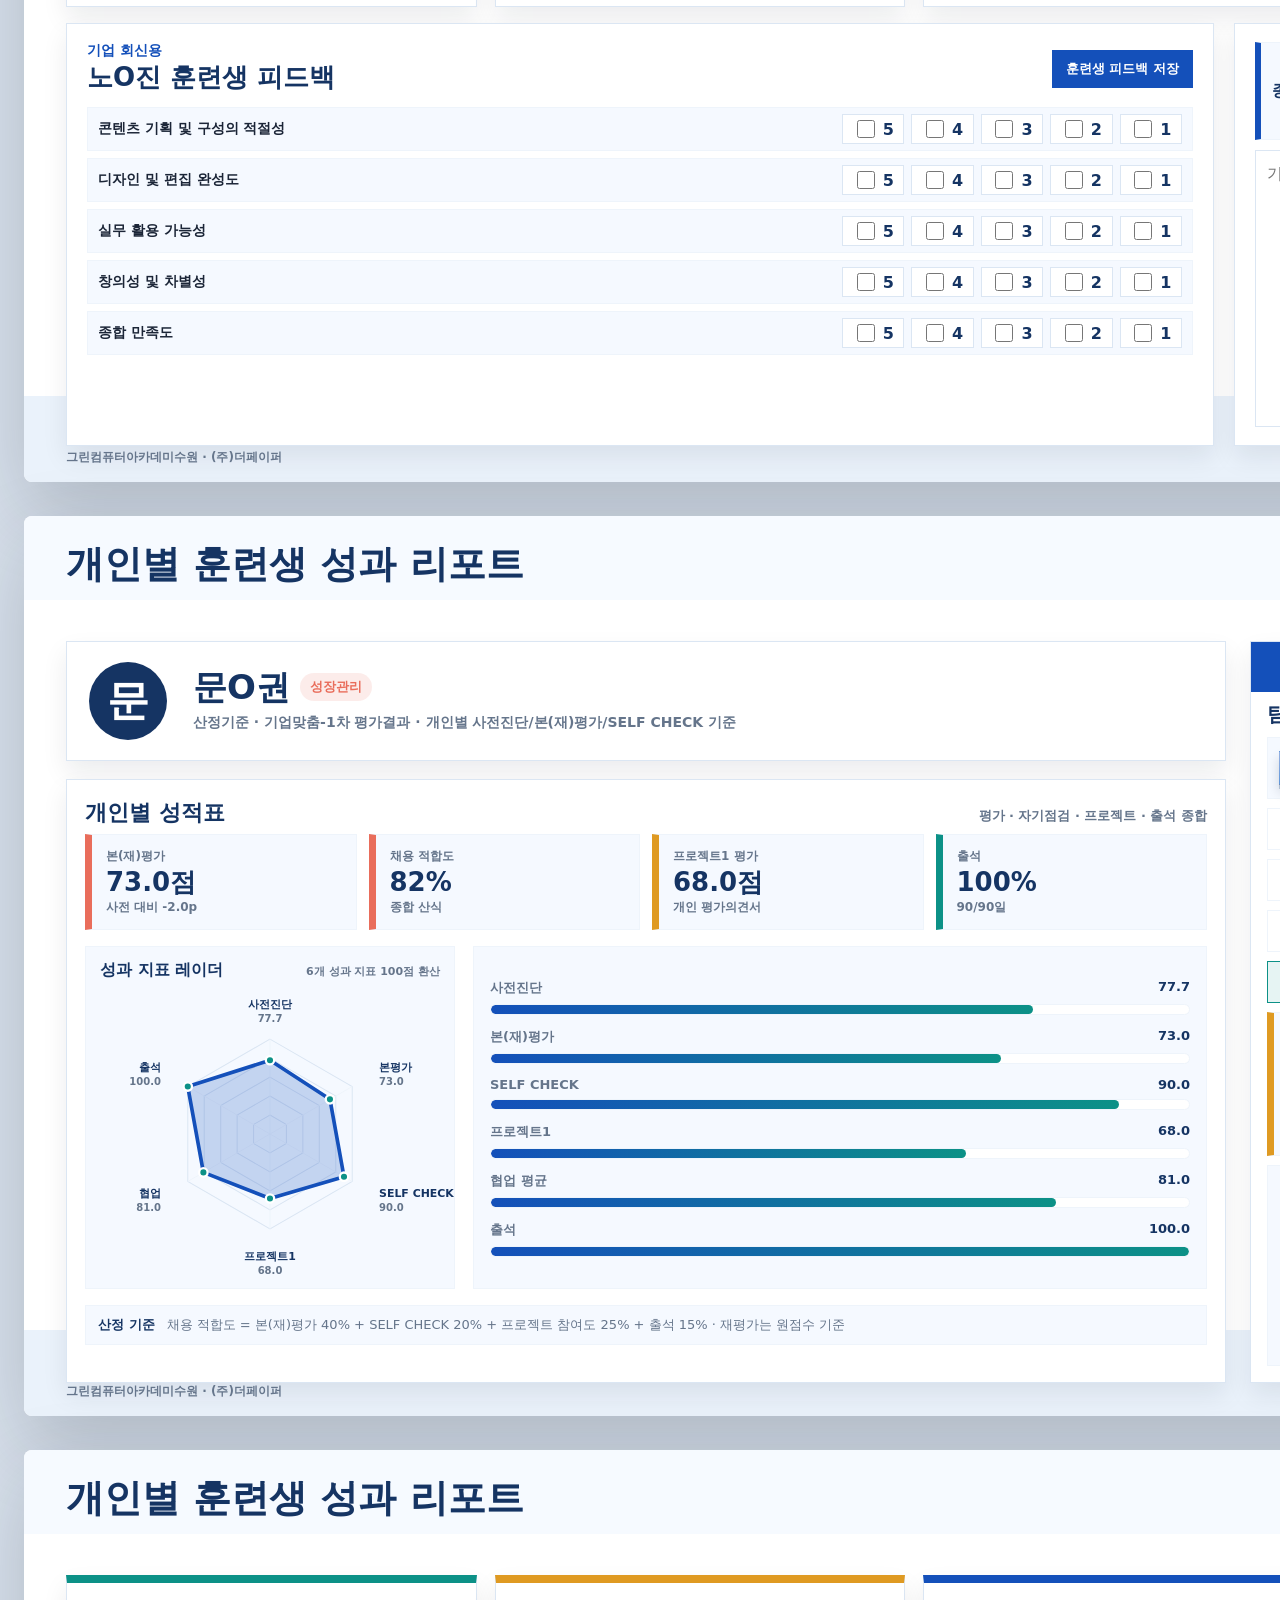
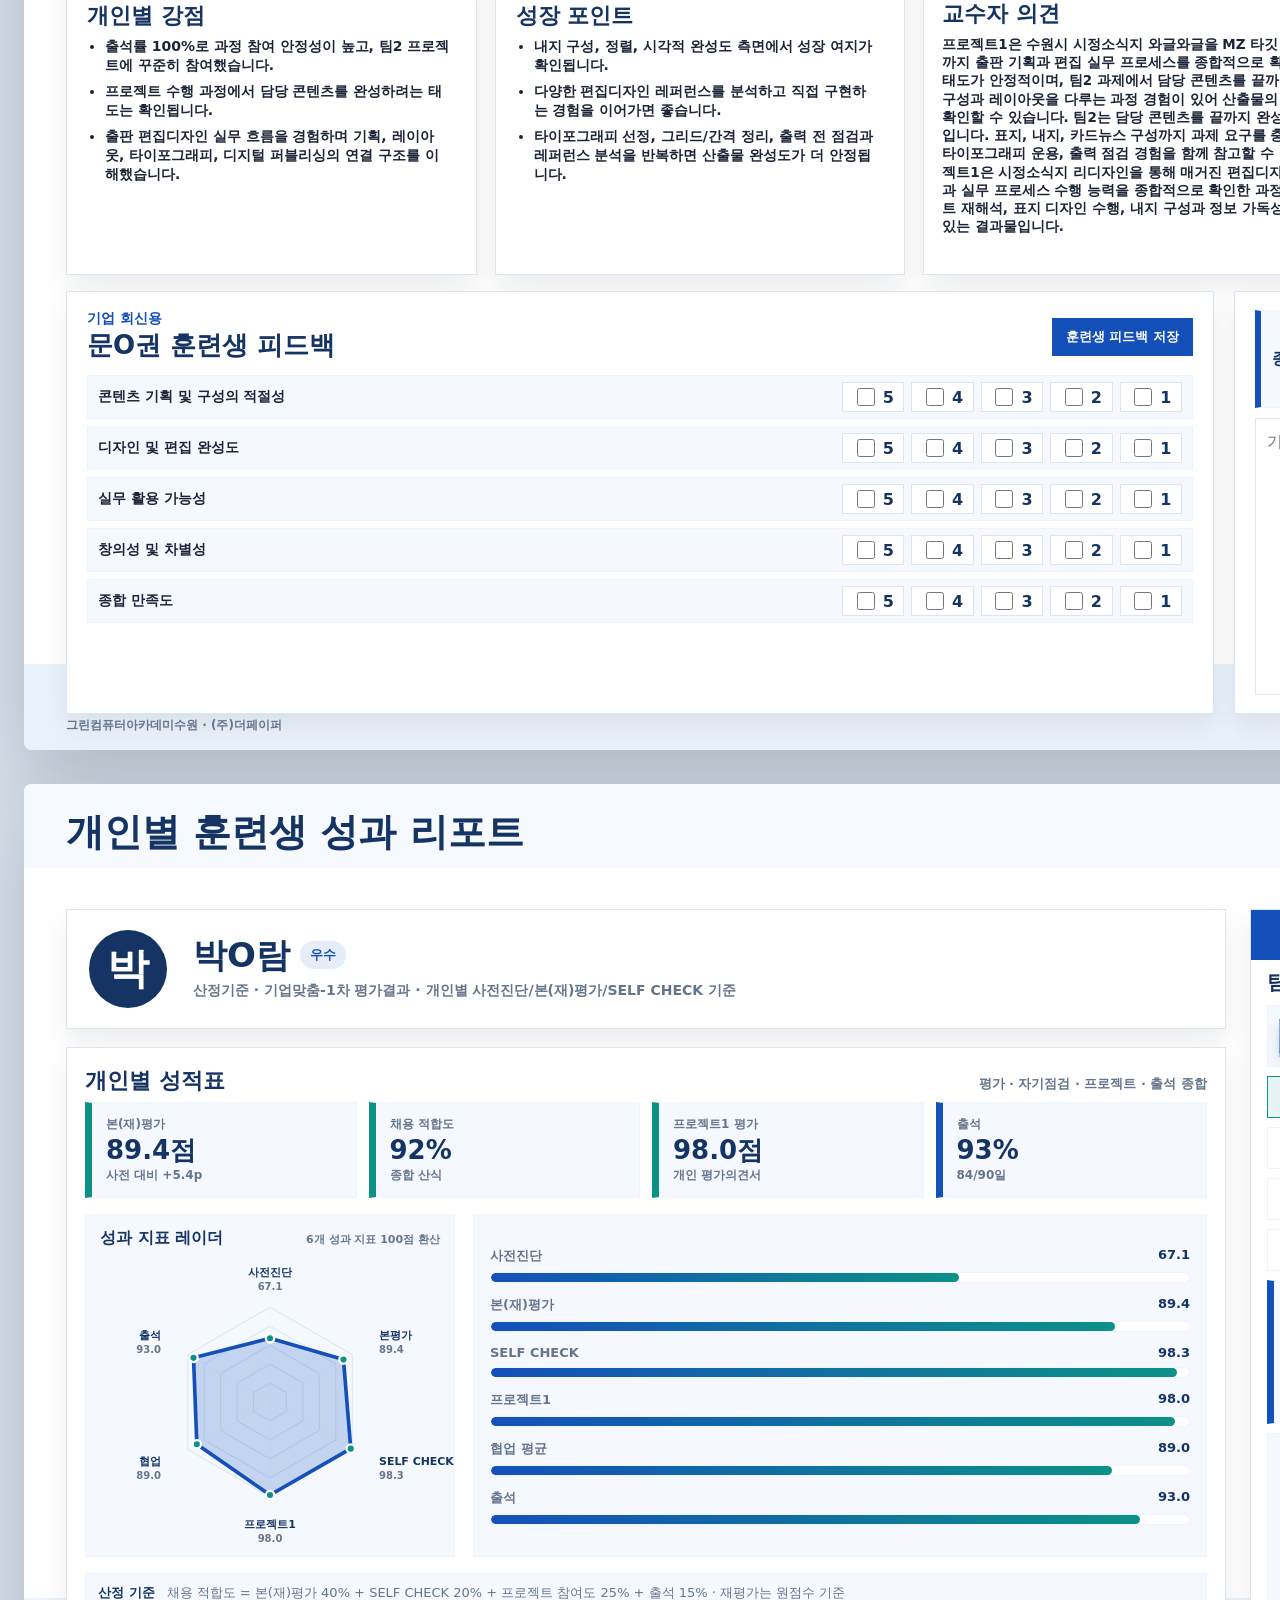
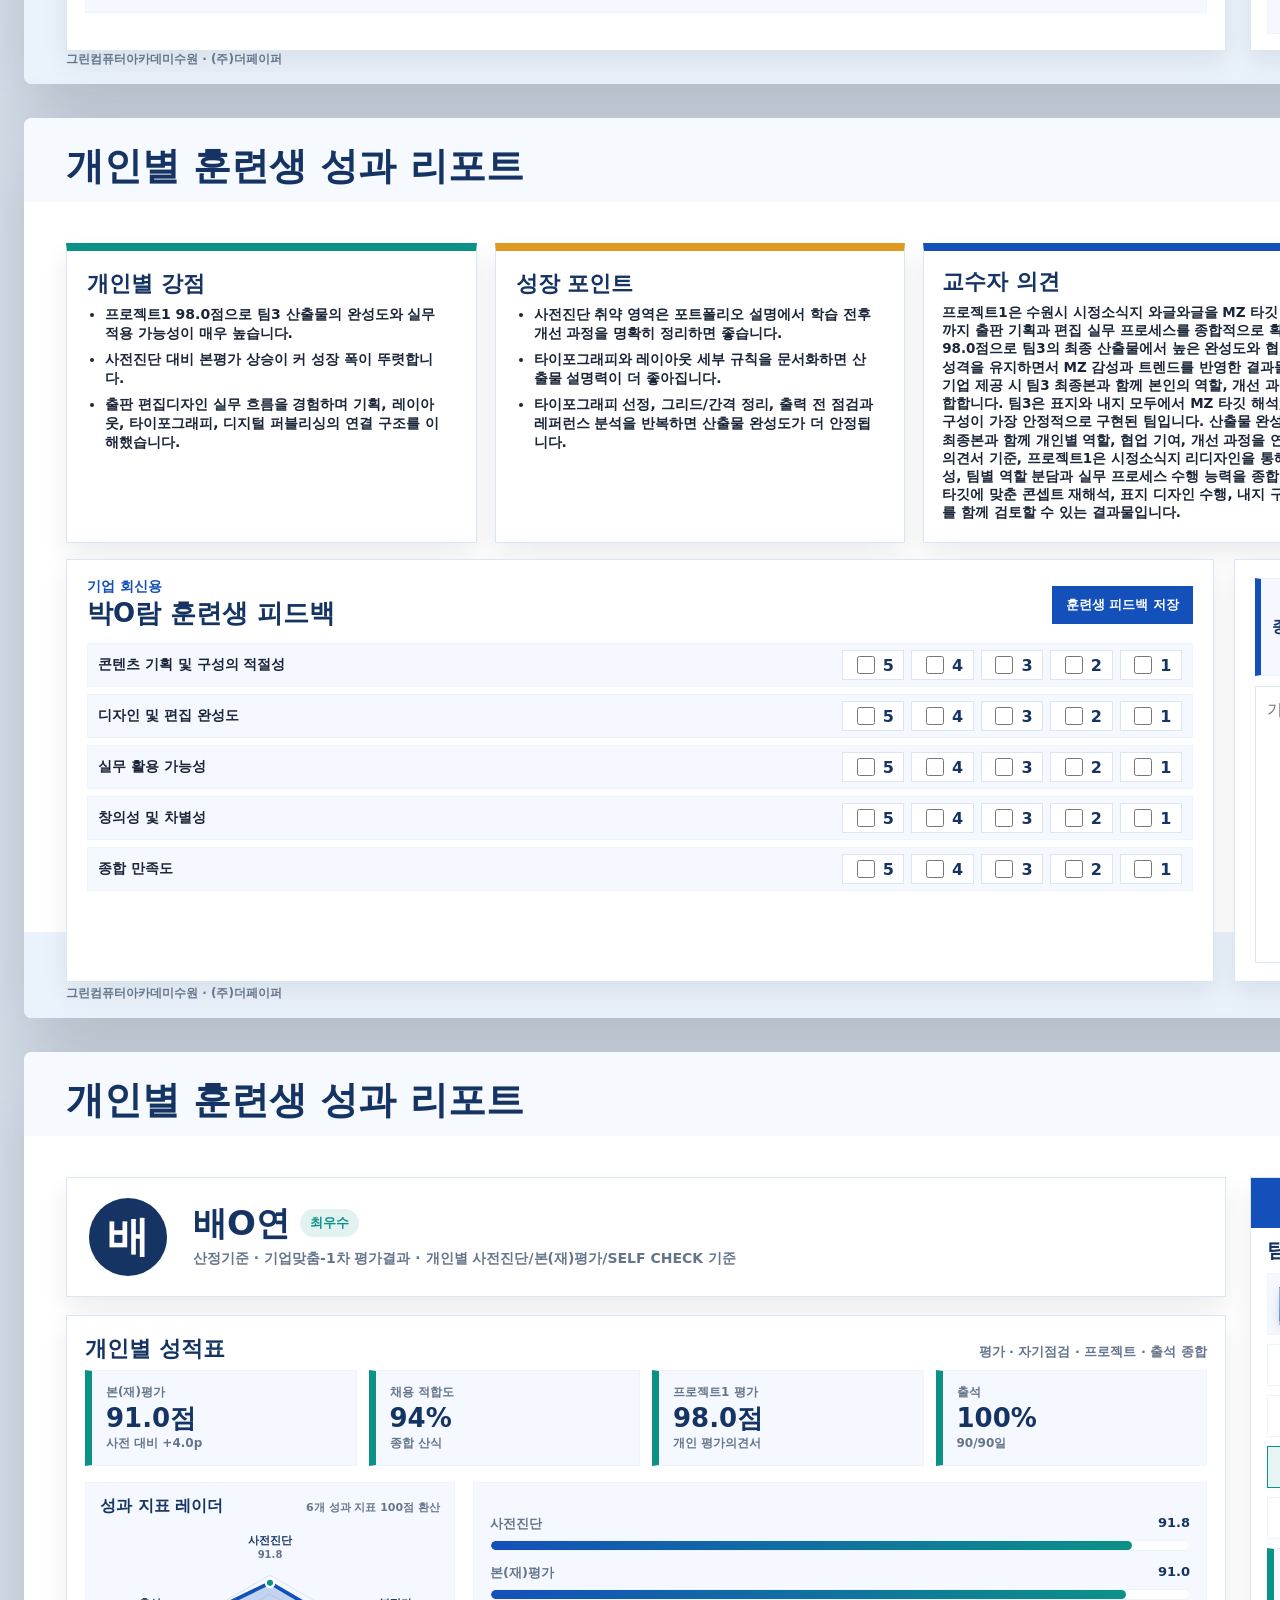
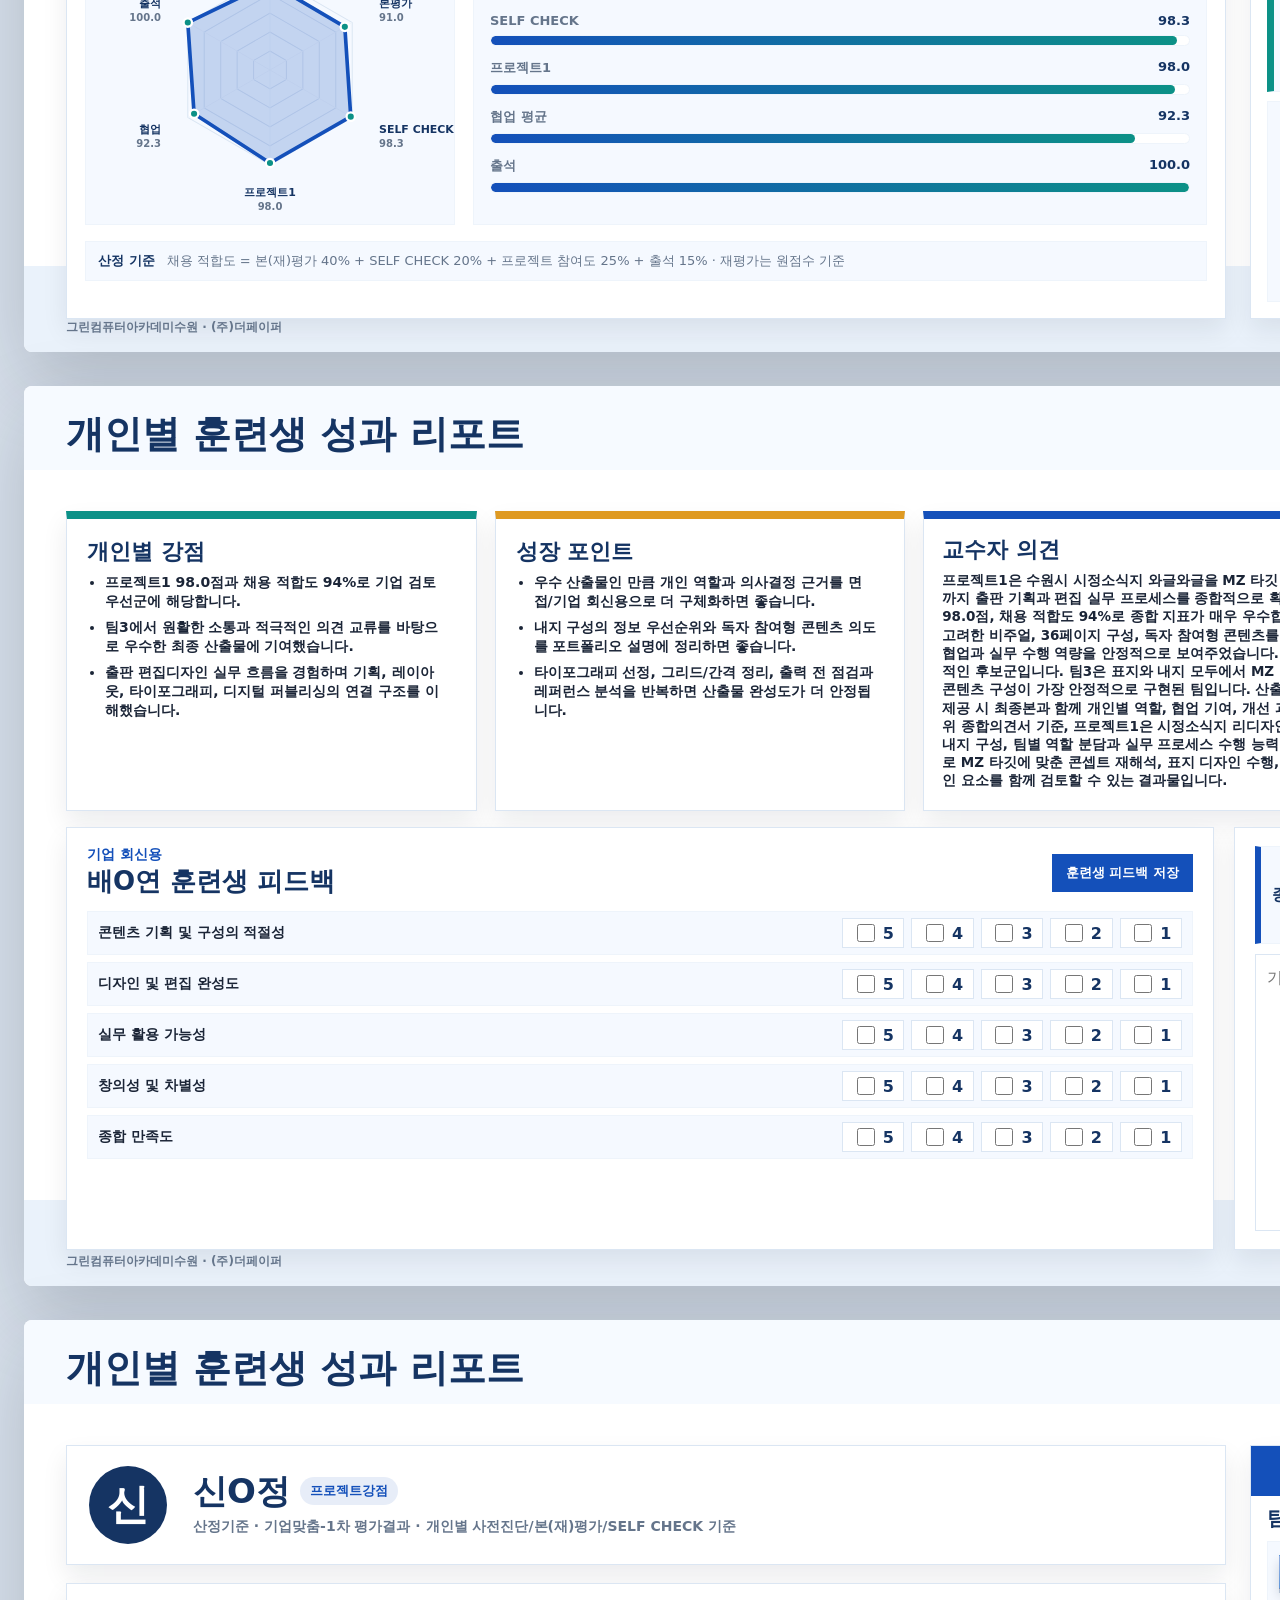
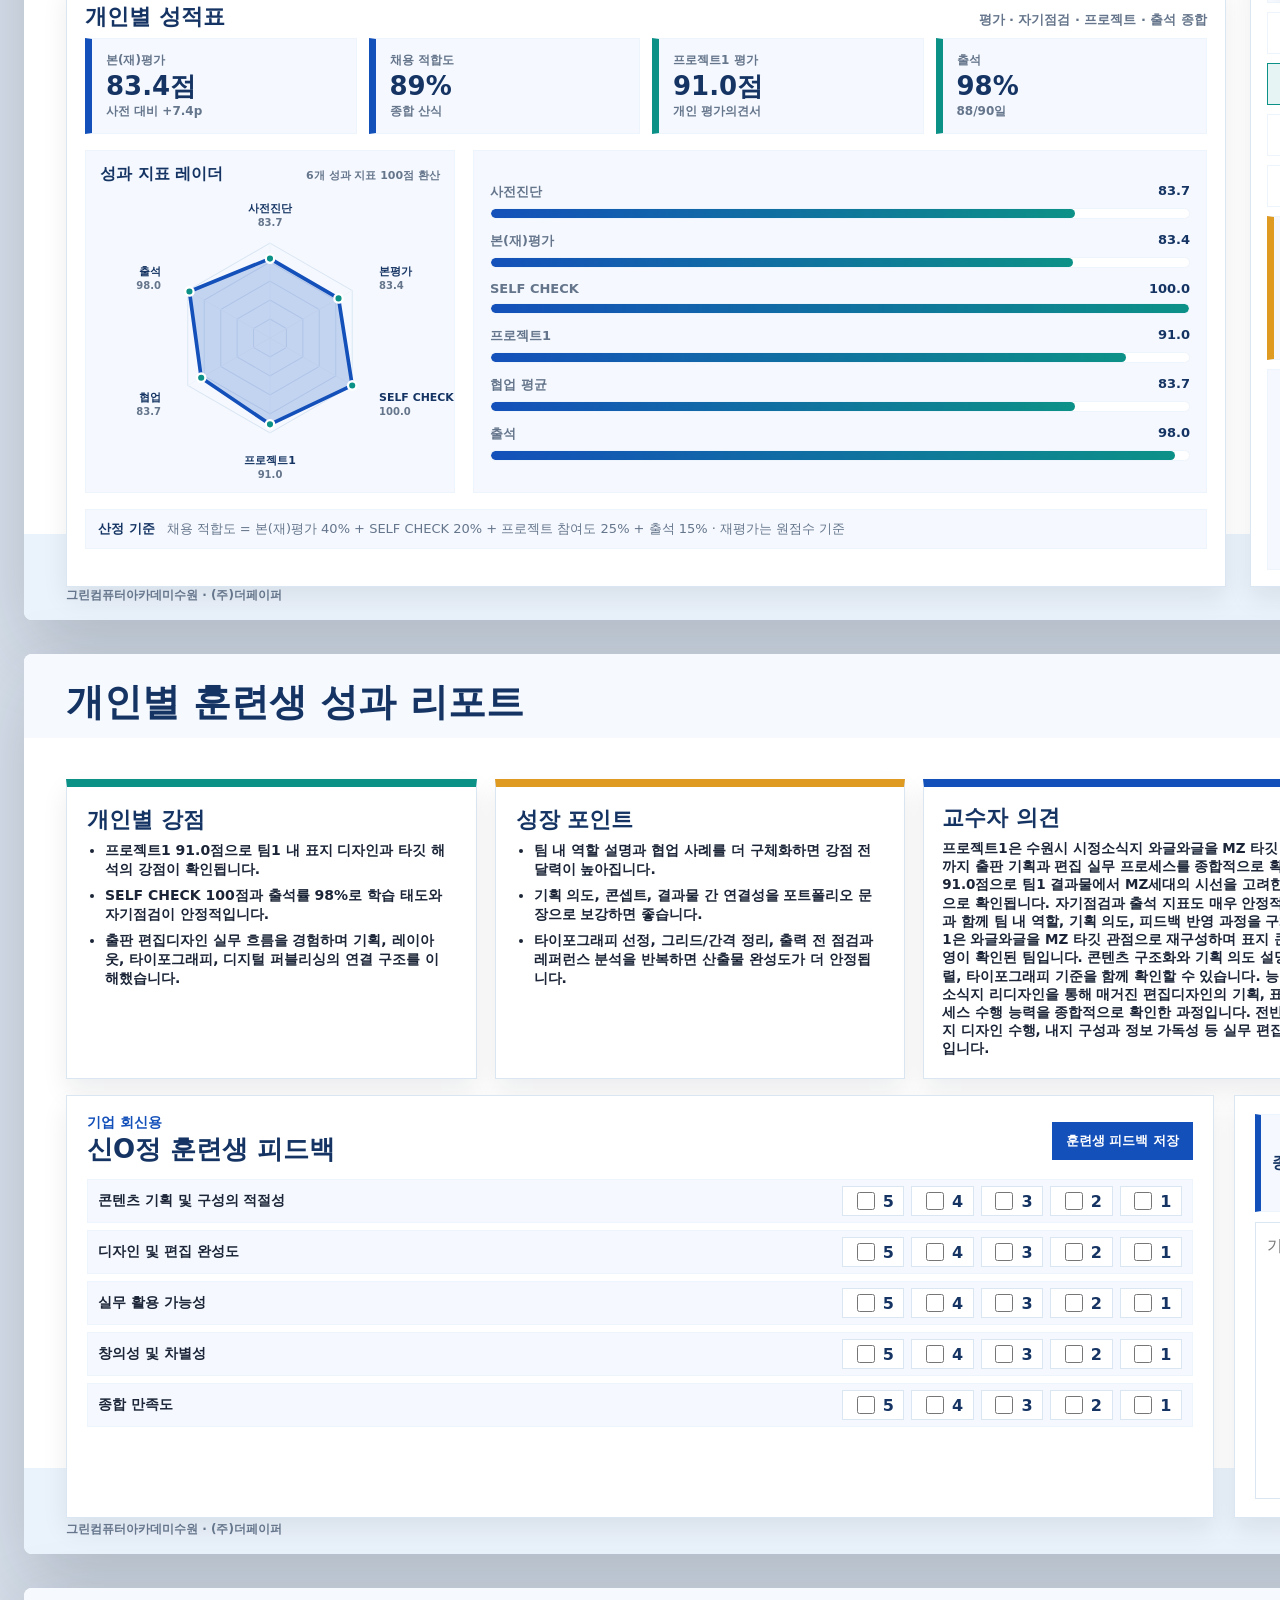
==== commit 593e7bb9: "Codex: fix project1 summary layout" ====
--- a/student-report-html/index.html
+++ b/student-report-html/index.html
@@ -4,7 +4,7 @@
     <meta charset="utf-8" />
     <meta name="viewport" content="width=device-width, initial-scale=1" />
     <title>기업 회신용 개인별 훈련생 성과 리포트</title>
-    <link rel="stylesheet" href="./styles.css?v=20260814-top3fix1" />
+    <link rel="stylesheet" href="./styles.css?v=20260814-summaryfit2" />
   </head>
   <body>
     <header class="toolbar" data-ui>
@@ -70,7 +70,7 @@
         if (project === "project3" || project === "p3") {
           scripts.push("./data-project3.js?v=20260813-companyfix1");
         }
-        scripts.push("./app.js?v=20260814-project-switch1");
+        scripts.push("./app.js?v=20260814-summaryfit2");
 
         function loadNext() {
           var src = scripts.shift();
--- a/student-report-html/styles.css
+++ b/student-report-html/styles.css
@@ -454,7 +454,7 @@
 .teacher-summary-note ul { gap: 5px; margin: 0; padding-left: 16px; }
 .teacher-summary-note li { font-size: 12.5px; line-height: 1.32; font-weight: 750; }
 .teacher-card .comment-scroll > p { font-size: 13.5px; line-height: 1.35; }
-.team-summary-panel .section-title { margin-bottom: 12px; }
+.team-summary-panel .section-title { margin-bottom: 8px; }
 .summary-teams { align-content: start; }
 .missing-note { margin-top: 12px; padding: 9px 10px; border: 1px solid rgba(233,109,91,0.4); border-radius: 0; background: rgba(233,109,91,0.10); color: var(--coral); font-size: 13px; font-weight: 900; }
 .feedback-bottom {
@@ -689,8 +689,8 @@
   position: relative;
   z-index: 1;
   display: grid;
-  grid-template-columns: minmax(0, 1fr) 430px;
-  gap: 20px;
+  grid-template-columns: minmax(0, 1fr) 470px;
+  gap: 18px;
   height: calc(100% - 174px);
   padding: 0 42px 42px;
 }
@@ -698,19 +698,19 @@
   min-width: 0;
   display: grid;
   grid-template-rows: auto minmax(0, 1fr);
-  gap: 16px;
+  gap: 12px;
 }
 .summary-kpis {
   display: grid;
   grid-template-columns: repeat(5, minmax(0, 1fr));
-  gap: 12px;
+  gap: 10px;
 }
 .summary-metric {
-  min-height: 96px;
+  min-height: 86px;
   display: grid;
   align-content: center;
-  gap: 5px;
-  padding: 13px 14px;
+  gap: 4px;
+  padding: 11px 12px;
   border: 1px solid var(--soft-line);
   border-left: 7px solid var(--blue);
   background: var(--panel-soft);
@@ -729,10 +729,10 @@
 .matrix-panel {
   min-height: 0;
   display: grid;
-  grid-template-rows: auto 32px minmax(0, 1fr);
-  padding: 16px;
-}
-.matrix-panel .section-title { margin-bottom: 12px; }
+  grid-template-rows: auto 28px minmax(0, 1fr);
+  padding: 12px;
+}
+.matrix-panel .section-title { margin-bottom: 8px; }
 .matrix-head,
 .matrix-row {
   display: grid;
@@ -745,8 +745,8 @@
   grid-template-columns: 44px 1.25fr 0.85fr 0.95fr 1.35fr;
 }
 .matrix-head {
-  height: 32px;
-  padding: 0 12px;
+  height: 28px;
+  padding: 0 10px;
   background: var(--navy);
   color: var(--paper);
   font-size: 12px;
@@ -754,15 +754,15 @@
 }
 .matrix-list { display: grid; gap: 7px; padding-top: 8px; min-height: 0; }
 .matrix-row {
-  min-height: 34px;
-  padding: 0 12px;
+  min-height: 29px;
+  padding: 0 10px;
   border: 1px solid var(--soft-line);
   background: var(--panel-soft);
   color: var(--ink);
-  font-size: 13px;
+  font-size: 12px;
   font-weight: 850;
 }
-.matrix-row strong { color: var(--navy); font-size: 14px; }
+.matrix-row strong { color: var(--navy); font-size: 13px; }
 .summary-status-badge {
   display: inline-grid;
   place-items: center;
@@ -780,8 +780,8 @@
 .matrix-rank {
   display: grid;
   place-items: center;
-  width: 24px;
-  height: 24px;
+  width: 21px;
+  height: 21px;
   background: var(--panel);
   border: 1px solid var(--line);
   color: var(--blue);
@@ -790,9 +790,9 @@
 }
 .matrix-fit {
   display: grid;
-  grid-template-columns: minmax(0, 1fr) 48px;
-  align-items: center;
-  gap: 8px;
+  grid-template-columns: minmax(0, 1fr) 44px;
+  align-items: center;
+  gap: 6px;
 }
 .matrix-fit i {
   display: block;
@@ -839,8 +839,8 @@
 .summary-aside {
   min-width: 0;
   display: grid;
-  grid-template-rows: 314px minmax(0, 1fr);
-  gap: 16px;
+  grid-template-rows: 350px minmax(0, 1fr);
+  gap: 12px;
 }
 .summary-page.summary-no-team .summary-aside {
   grid-template-rows: 1fr;
@@ -850,8 +850,15 @@
   grid-template-rows: auto minmax(0, 1fr);
   align-content: stretch;
 }
-.insight-panel, .team-summary-panel, .unit-summary-panel { padding: 16px; min-height: 0; overflow: hidden; }
+.insight-panel, .team-summary-panel, .unit-summary-panel { padding: 14px; min-height: 0; overflow: hidden; }
+.insight-panel {
+  display: grid;
+  grid-template-rows: auto minmax(0, 1fr);
+  gap: 8px;
+  align-content: stretch;
+}
 .team-summary-panel { display: grid; grid-template-rows: auto minmax(0, 1fr); }
+.summary-page .section-title h3 { font-size: 20px; }
 .insight-stack { display: grid; grid-template-columns: 1.0fr 1.72fr; gap: 10px; }
 .insight-stack div {
   display: grid;
@@ -913,7 +920,7 @@
 }
 .insight-card strong {
   color: var(--navy);
-  font-size: 29px;
+  font-size: 25px;
   line-height: 1;
 }
 .insight-card em {
@@ -924,9 +931,9 @@
 }
 .insight-card b {
   color: var(--navy);
-  font-size: 13px;
-  font-weight: 900;
-  line-height: 1.28;
+  font-size: 12px;
+  font-weight: 900;
+  line-height: 1.23;
   word-break: keep-all;
 }
 .insight-card-hero {
@@ -949,43 +956,87 @@
   border-left: 6px solid var(--amber);
   background: linear-gradient(180deg, rgba(232,159,36,0.1), var(--panel-soft));
 }
-.summary-teams { display: grid; gap: 9px; }
+.summary-teams { display: grid; gap: 0; }
 .summary-team {
   display: grid;
-  gap: 6px;
-  padding: 10px 10px 13px;
-  border: 1px solid var(--soft-line);
-  background: var(--panel-soft);
-}
-.summary-team > div:first-child { display: flex; justify-content: space-between; gap: 10px; align-items: baseline; }
-.summary-team strong { color: var(--navy); font-size: 17px; }
+  grid-template-columns: 44px minmax(0, 1fr) 138px;
+  align-items: center;
+  gap: 8px;
+  padding: 7px 0;
+  border-top: 1px solid var(--soft-line);
+  background: transparent;
+}
+.summary-team:first-child { border-top: 0; }
+.summary-team-head { display: grid; align-content: center; }
+.summary-team-body { display: grid; gap: 5px; min-width: 0; }
+.summary-team strong { color: var(--navy); font-size: 16px; }
 .summary-team em { color: var(--teal); font-size: 12px; font-style: normal; font-weight: 900; text-align: right; }
-.summary-team-score { display: grid; grid-template-columns: repeat(3, 1fr); gap: 6px; }
+.summary-team-score { display: grid; grid-template-columns: repeat(3, minmax(0, 1fr)); gap: 4px; }
 .summary-team-score span {
-  min-height: 23px;
-  display: grid;
-  place-items: center;
+  min-height: 22px;
+  display: grid;
+  grid-template-columns: auto minmax(0, 1fr);
+  align-items: center;
+  gap: 3px;
   border: 1px solid var(--line);
   background: var(--panel);
   color: var(--navy);
-  font-size: 11px;
+  padding: 0 5px;
+  font-size: 10px;
   font-weight: 900;
   line-height: 1;
 }
-.summary-team-members { display: flex; flex-wrap: wrap; gap: 5px; }
+.summary-team-score span em {
+  color: var(--muted);
+  font-size: 9px;
+  font-style: normal;
+  text-align: left;
+}
+.summary-team-score span b {
+  min-width: 0;
+  color: var(--navy);
+  font-size: 10px;
+  text-align: right;
+  white-space: nowrap;
+}
+.summary-team-members { display: flex; flex-wrap: wrap; gap: 4px; }
 .team-pill {
   display: inline-grid;
   place-items: center;
-  min-height: 22px;
-  padding: 0 7px;
+  min-height: 19px;
+  padding: 0 6px;
   background: rgba(20,80,186,0.09);
   color: var(--blue);
-  font-size: 11px;
+  font-size: 10px;
   font-weight: 900;
 }
 .team-pill-muted { background: rgba(233,109,91,0.12); color: var(--coral); text-decoration: line-through; }
-.summary-team .team-evidence { margin-top: 1px; padding-bottom: 3px; }
-.summary-team .team-evidence a { min-height: 21px; font-size: 10px; line-height: 1; }
+.summary-team .team-evidence {
+  display: grid;
+  grid-template-columns: repeat(3, minmax(0, 1fr));
+  gap: 4px;
+  margin-top: 0;
+  padding-bottom: 0;
+}
+.summary-team .team-evidence a {
+  min-width: 0;
+  width: 100%;
+  min-height: 24px;
+  padding: 0 4px;
+  display: grid;
+  place-items: center;
+  border: 1px solid rgba(20,80,186,0.24);
+  background: rgba(20,80,186,0.07);
+  color: var(--blue);
+  font-size: 10px;
+  font-weight: 900;
+  line-height: 1;
+  text-decoration: none;
+  text-shadow: none;
+  box-shadow: none;
+  transform: none;
+}
+.summary-team .team-evidence a::after { display: none; }
 .unit-summary-panel { display: grid; grid-template-rows: auto minmax(0, 1fr) auto; gap: 10px; }
 .unit-summary-panel .section-title { margin-bottom: 0; }
 .unit-summary-panel ul { display: grid; gap: 8px; margin: 0; padding-left: 18px; }
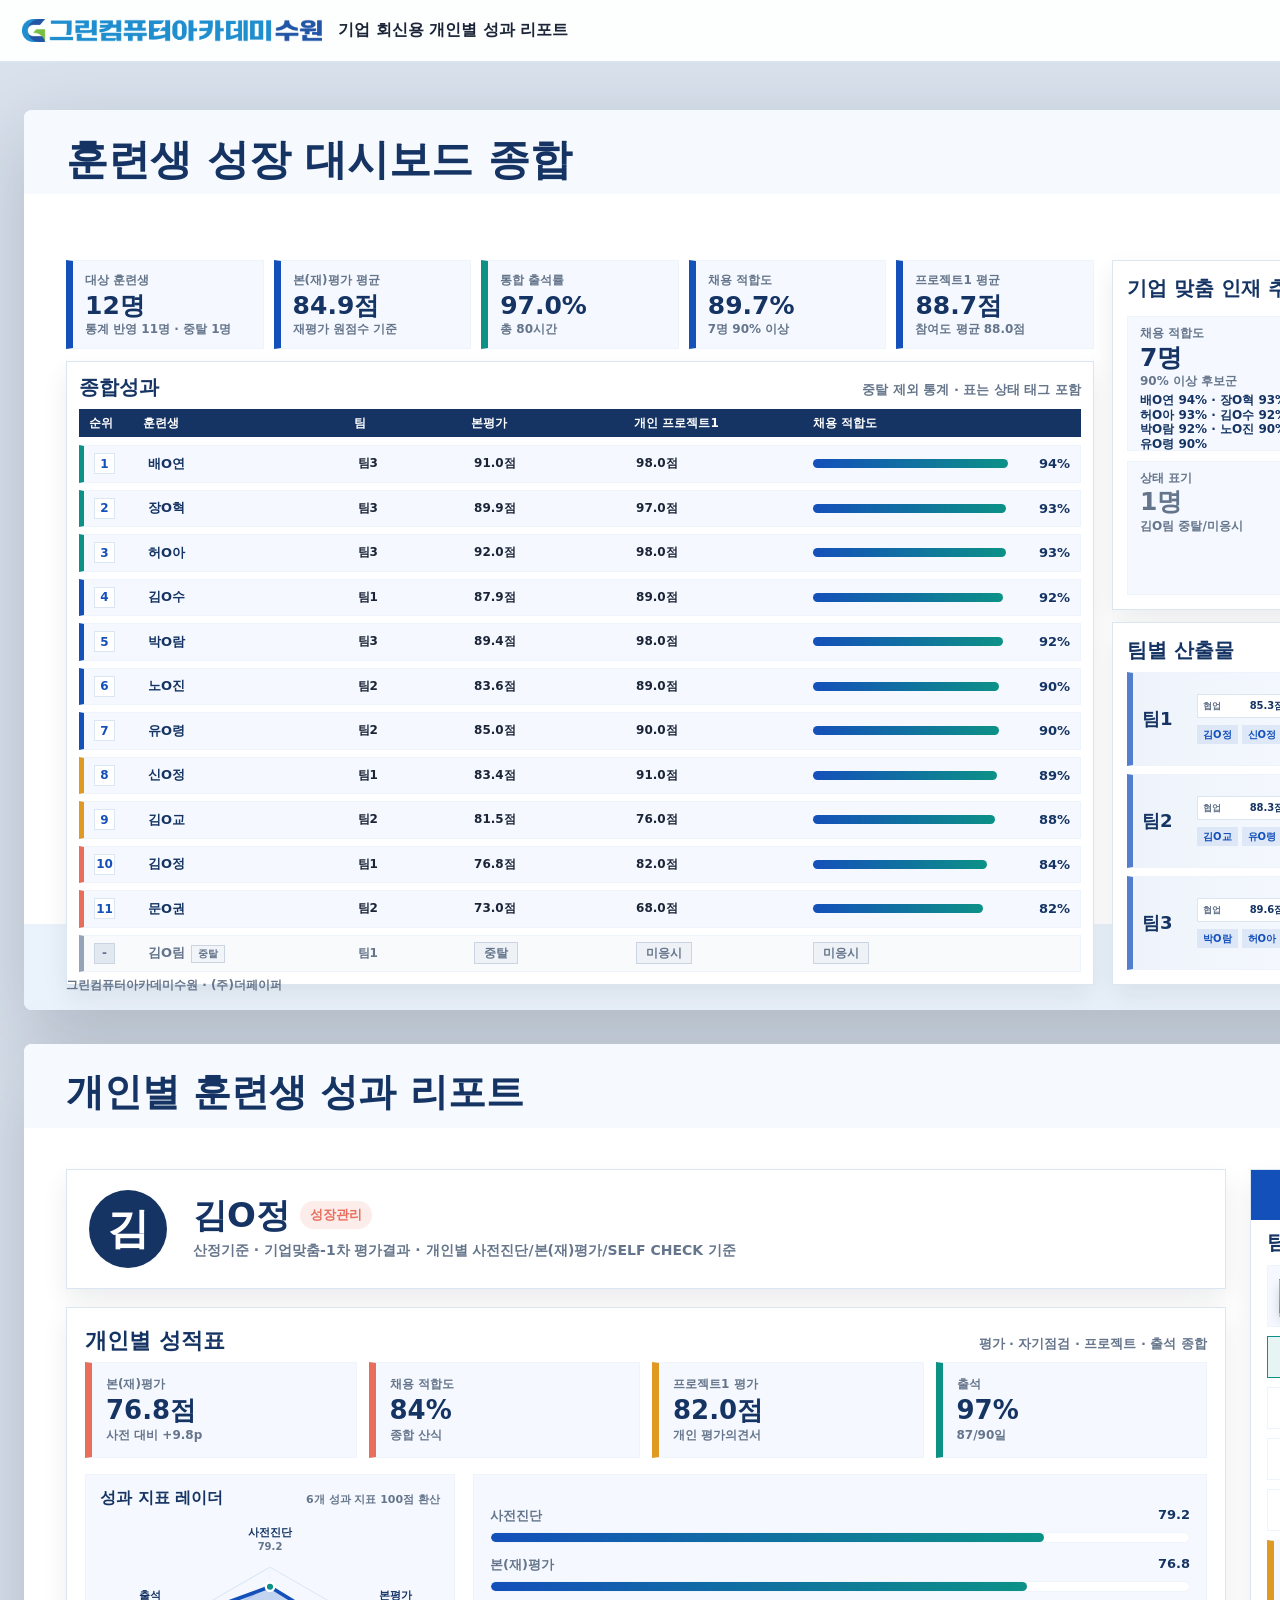
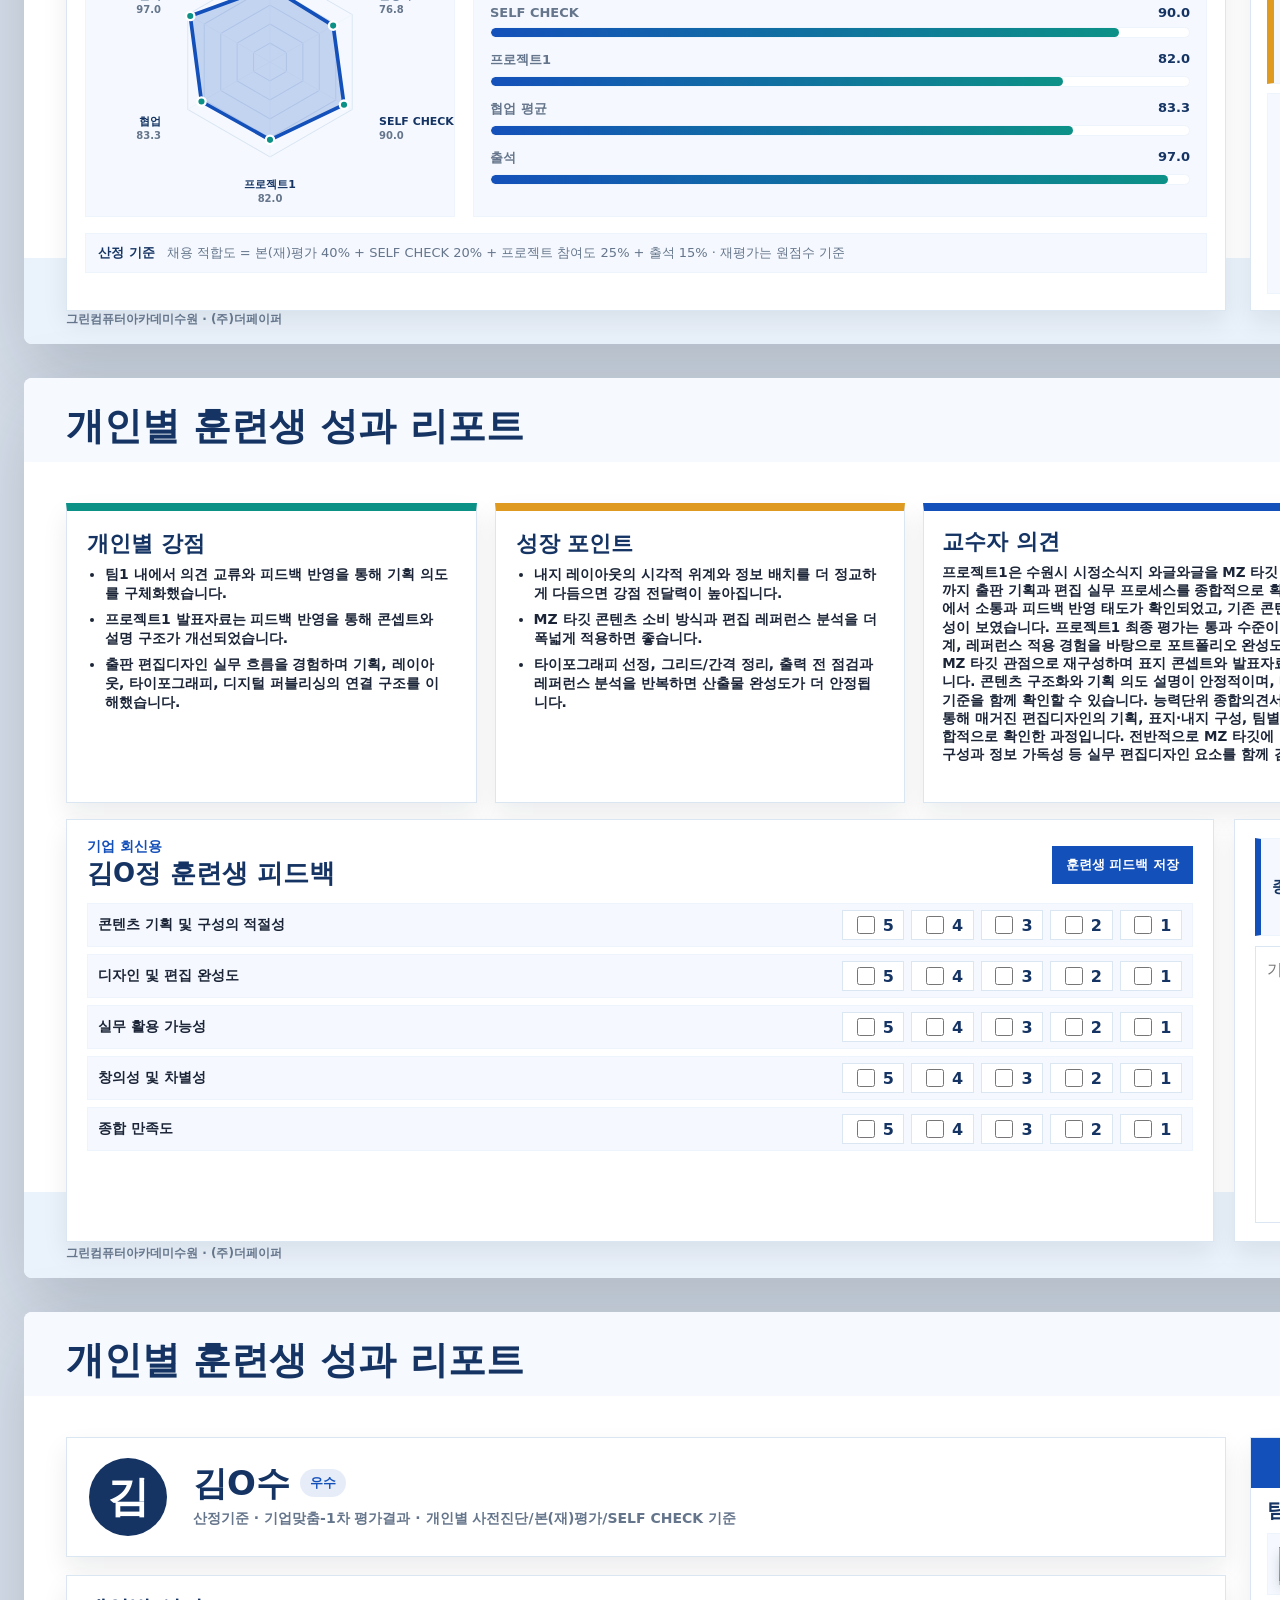
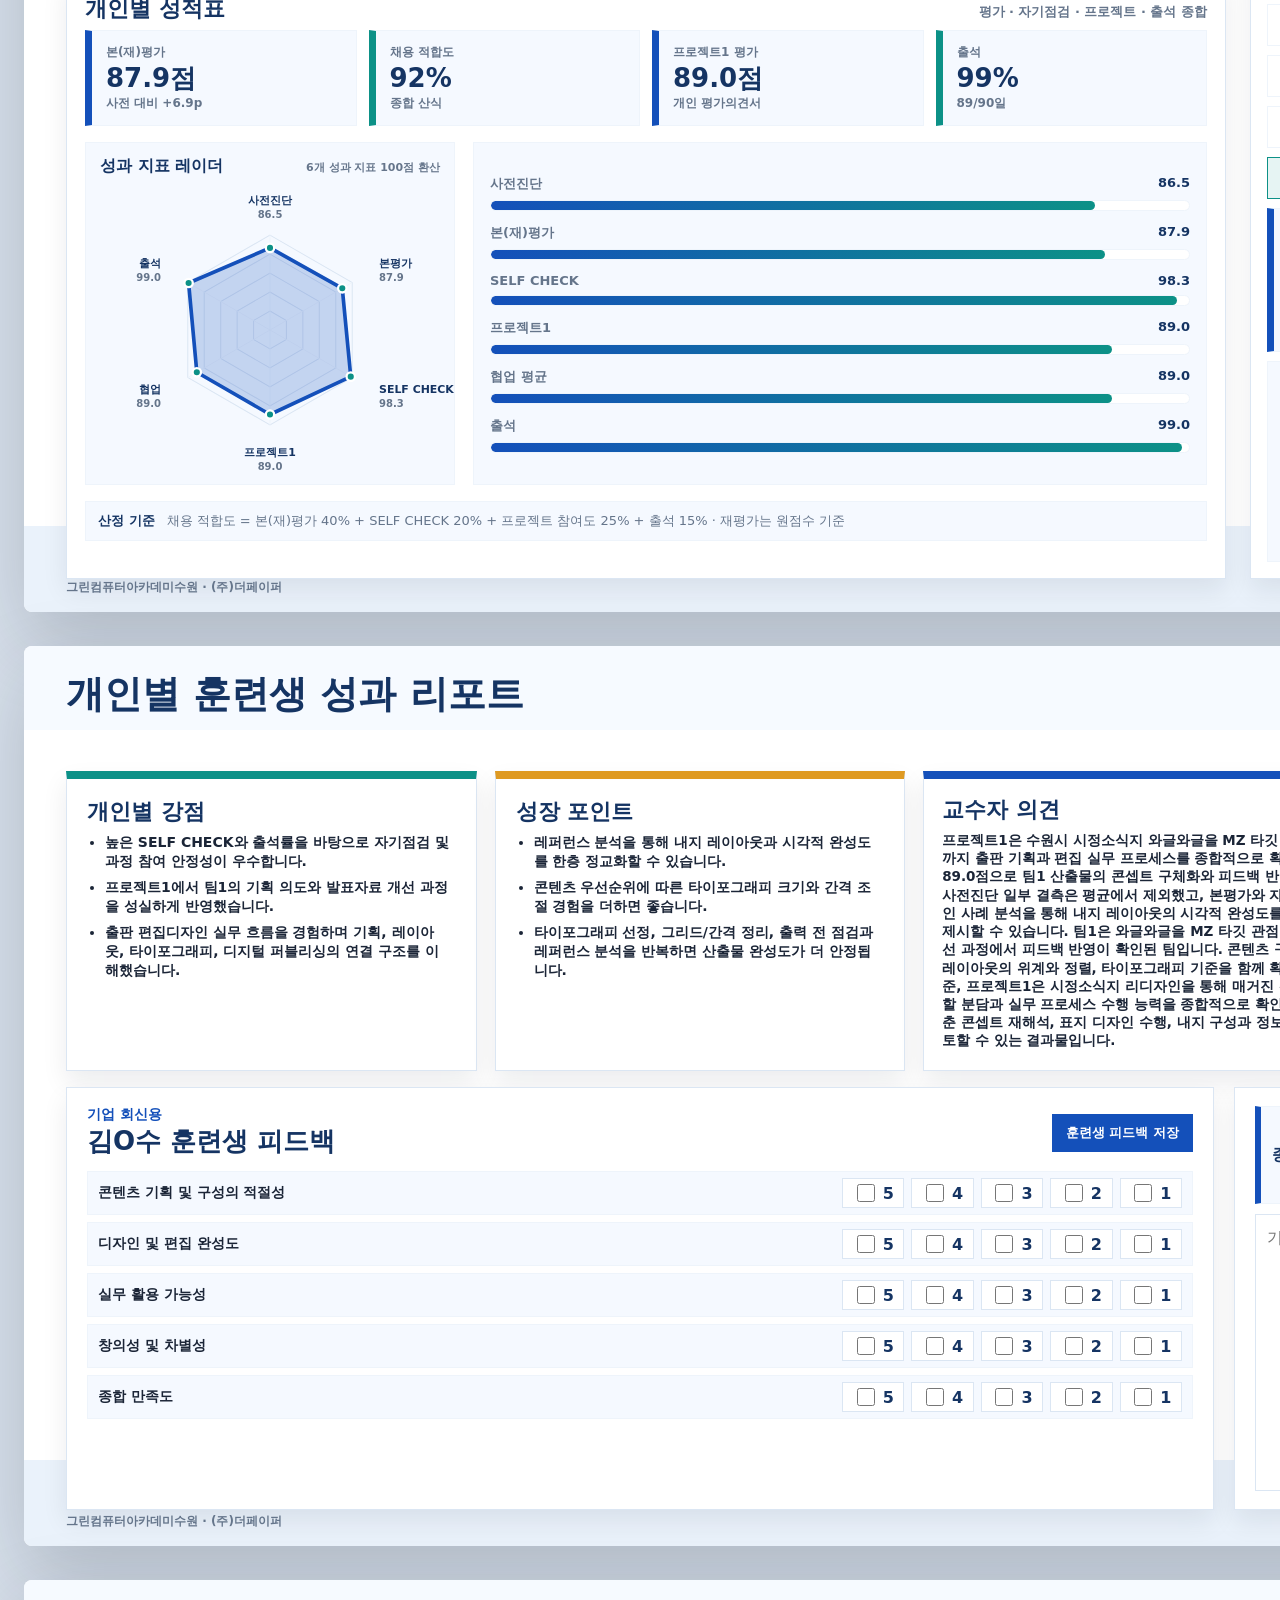
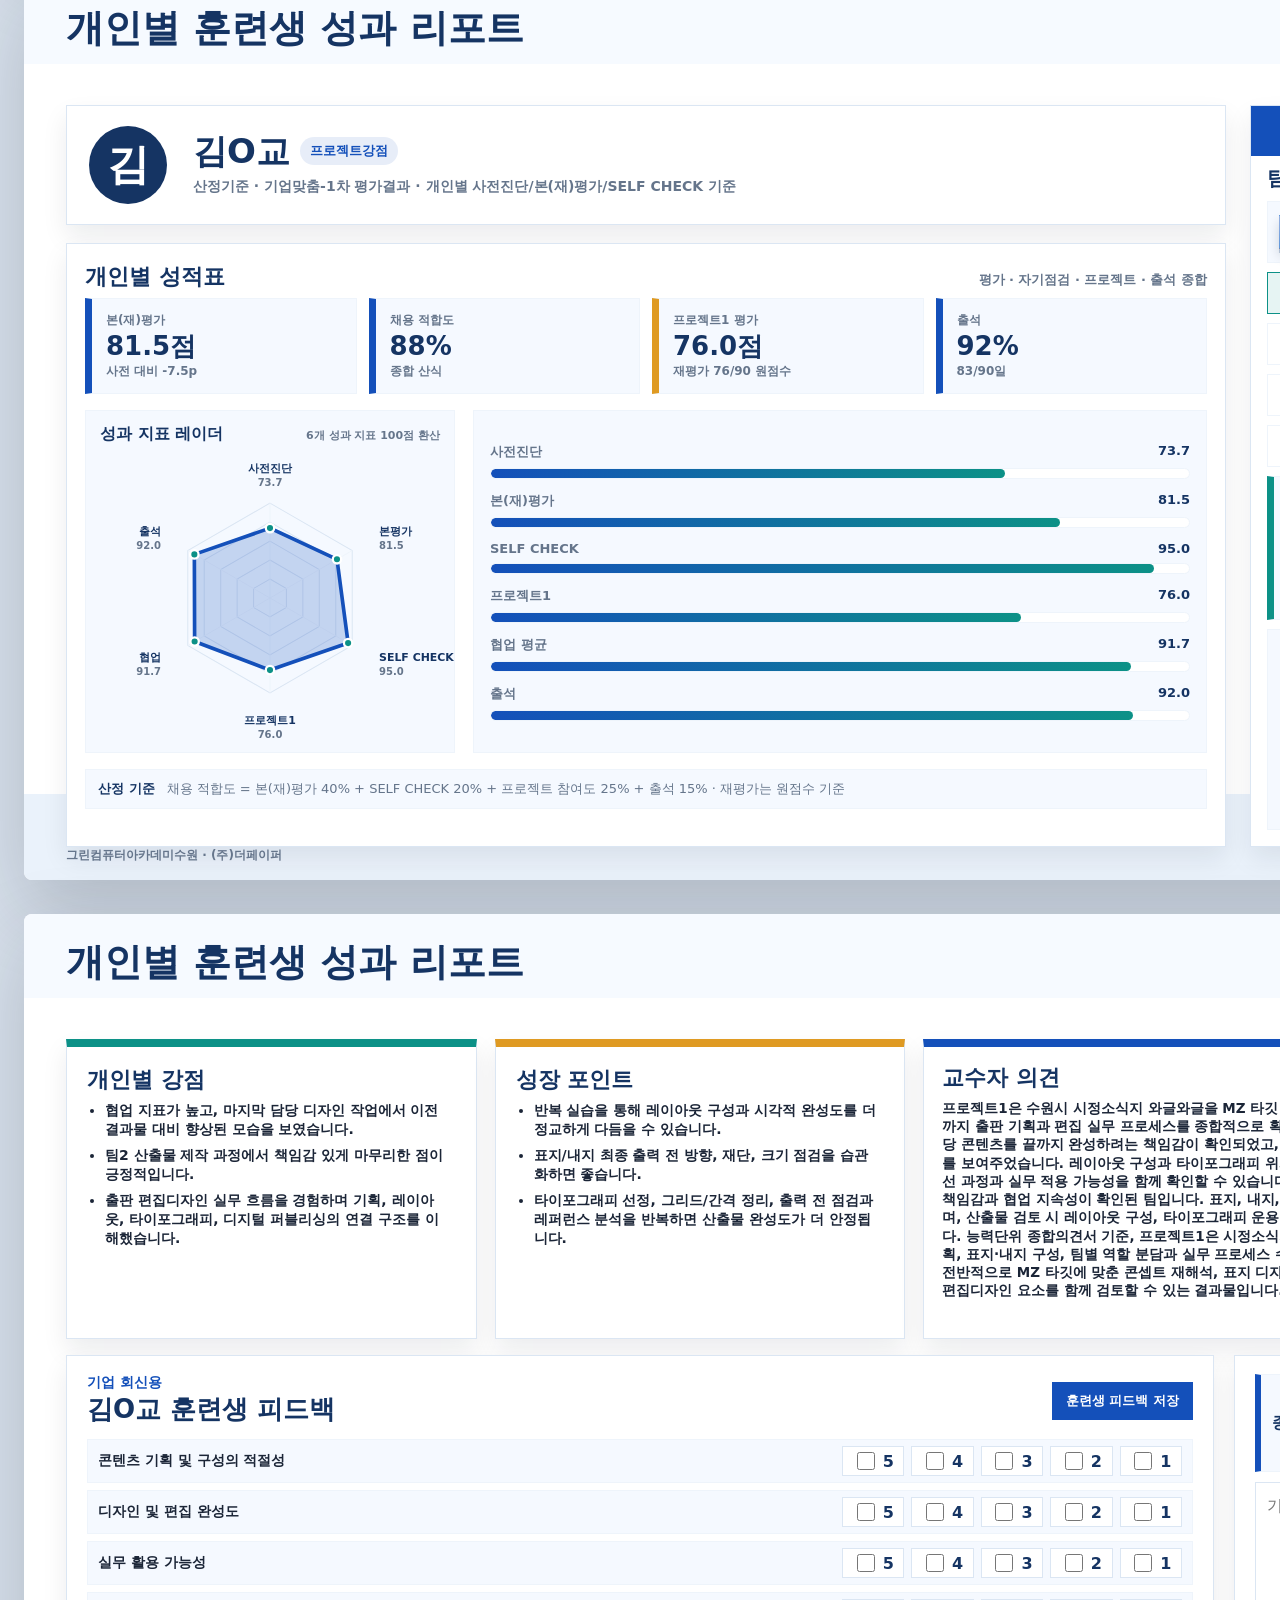
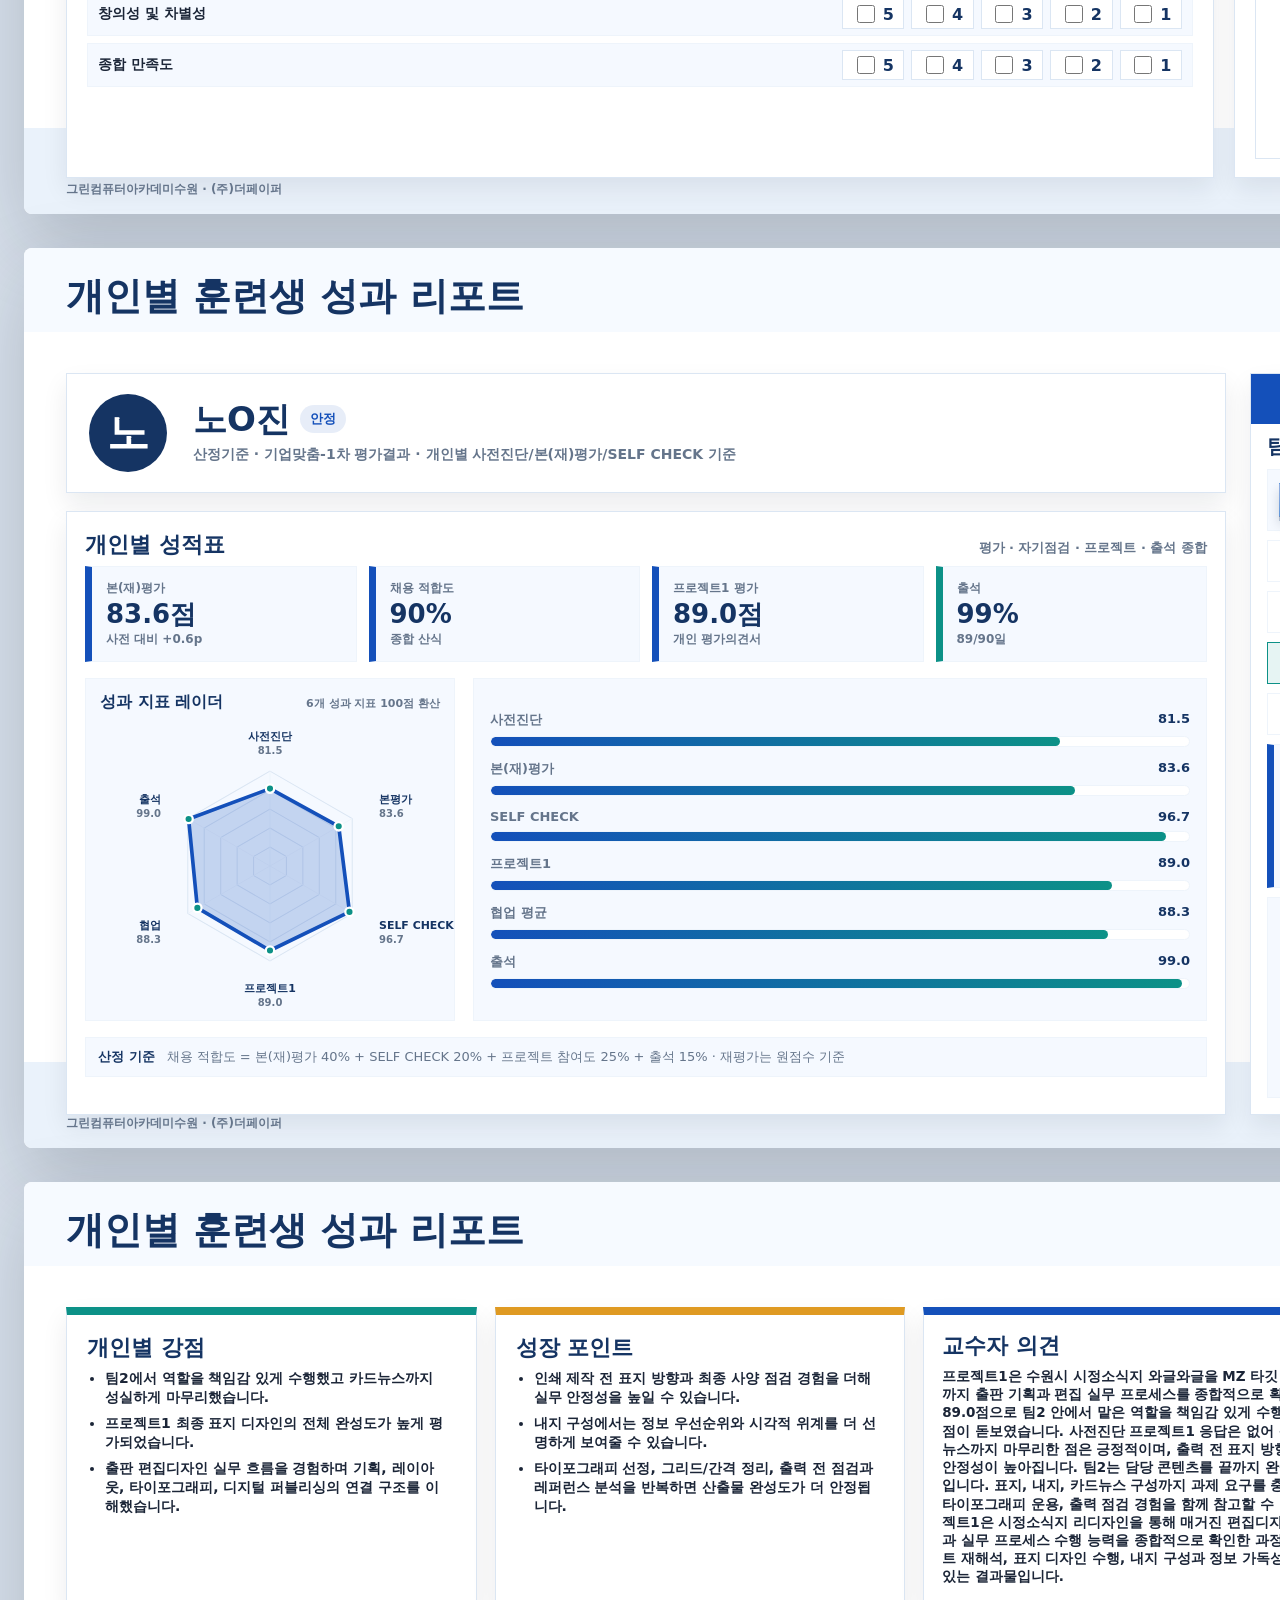
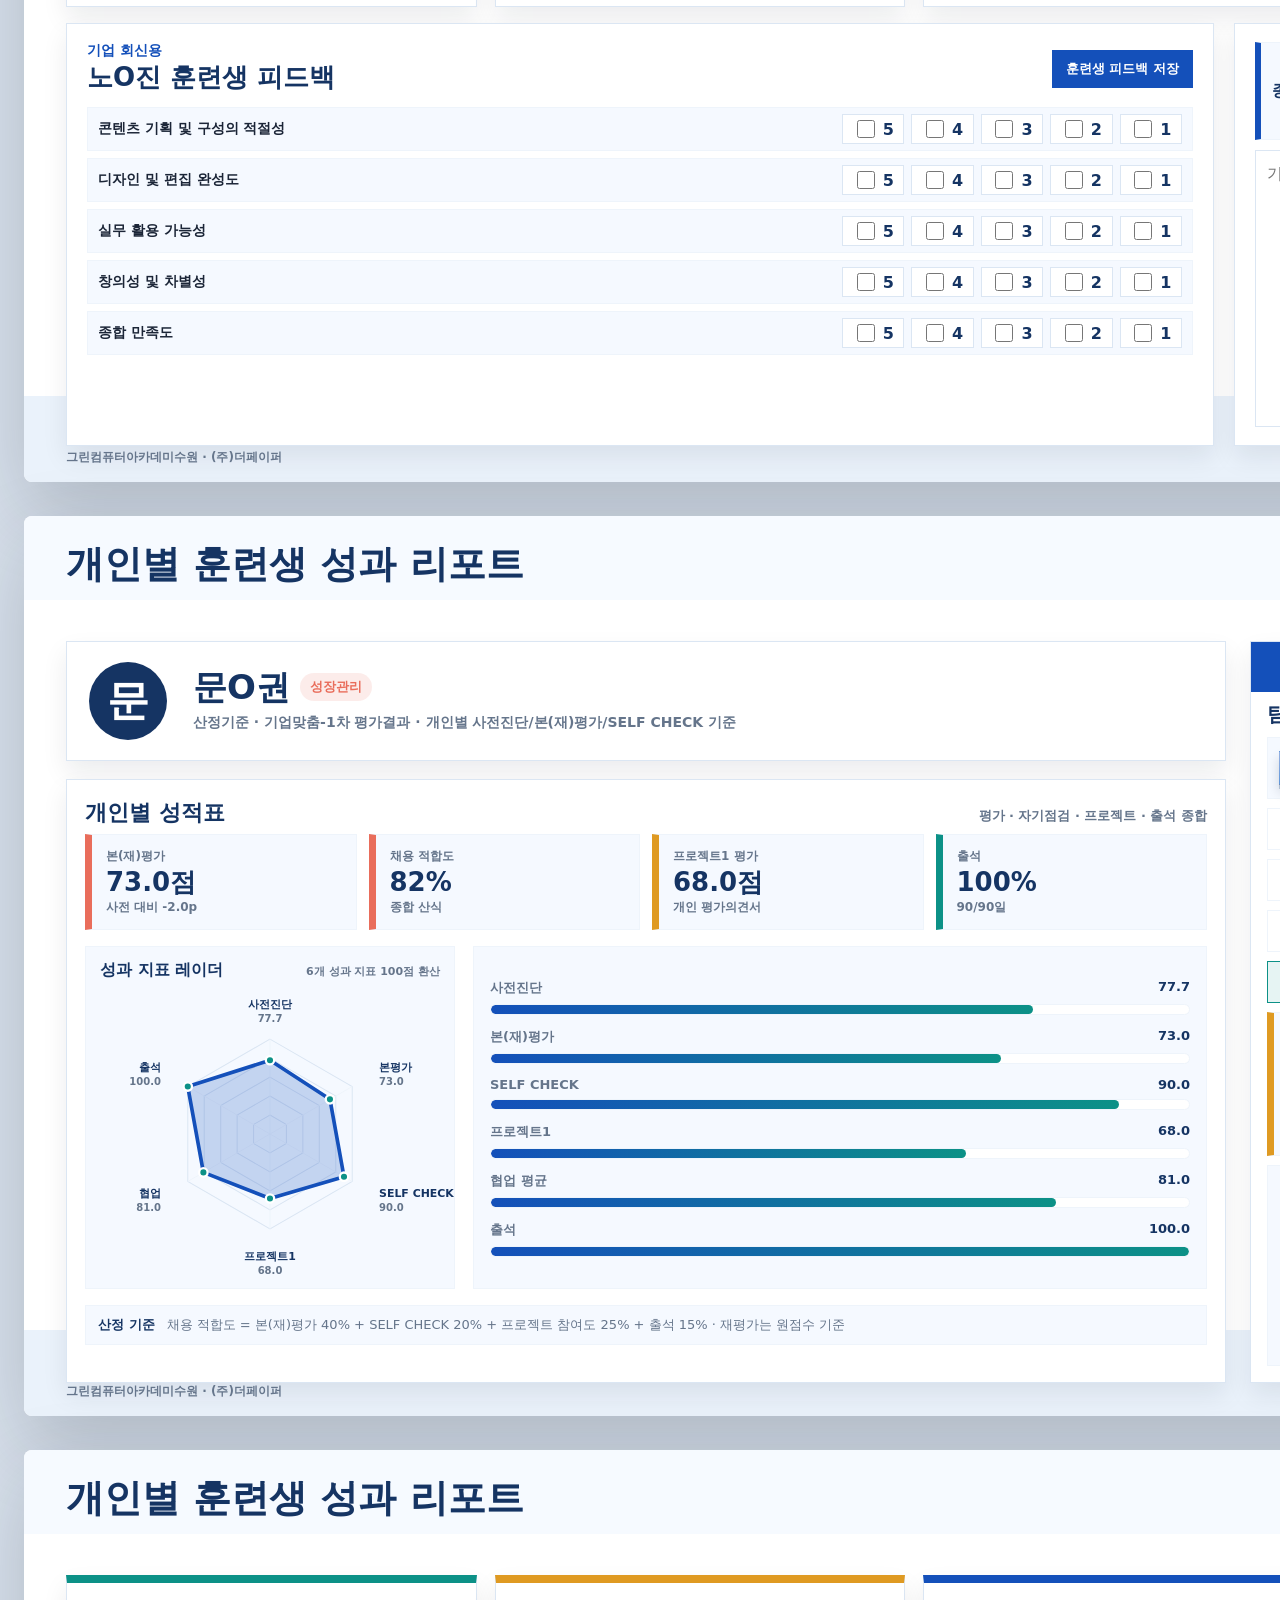
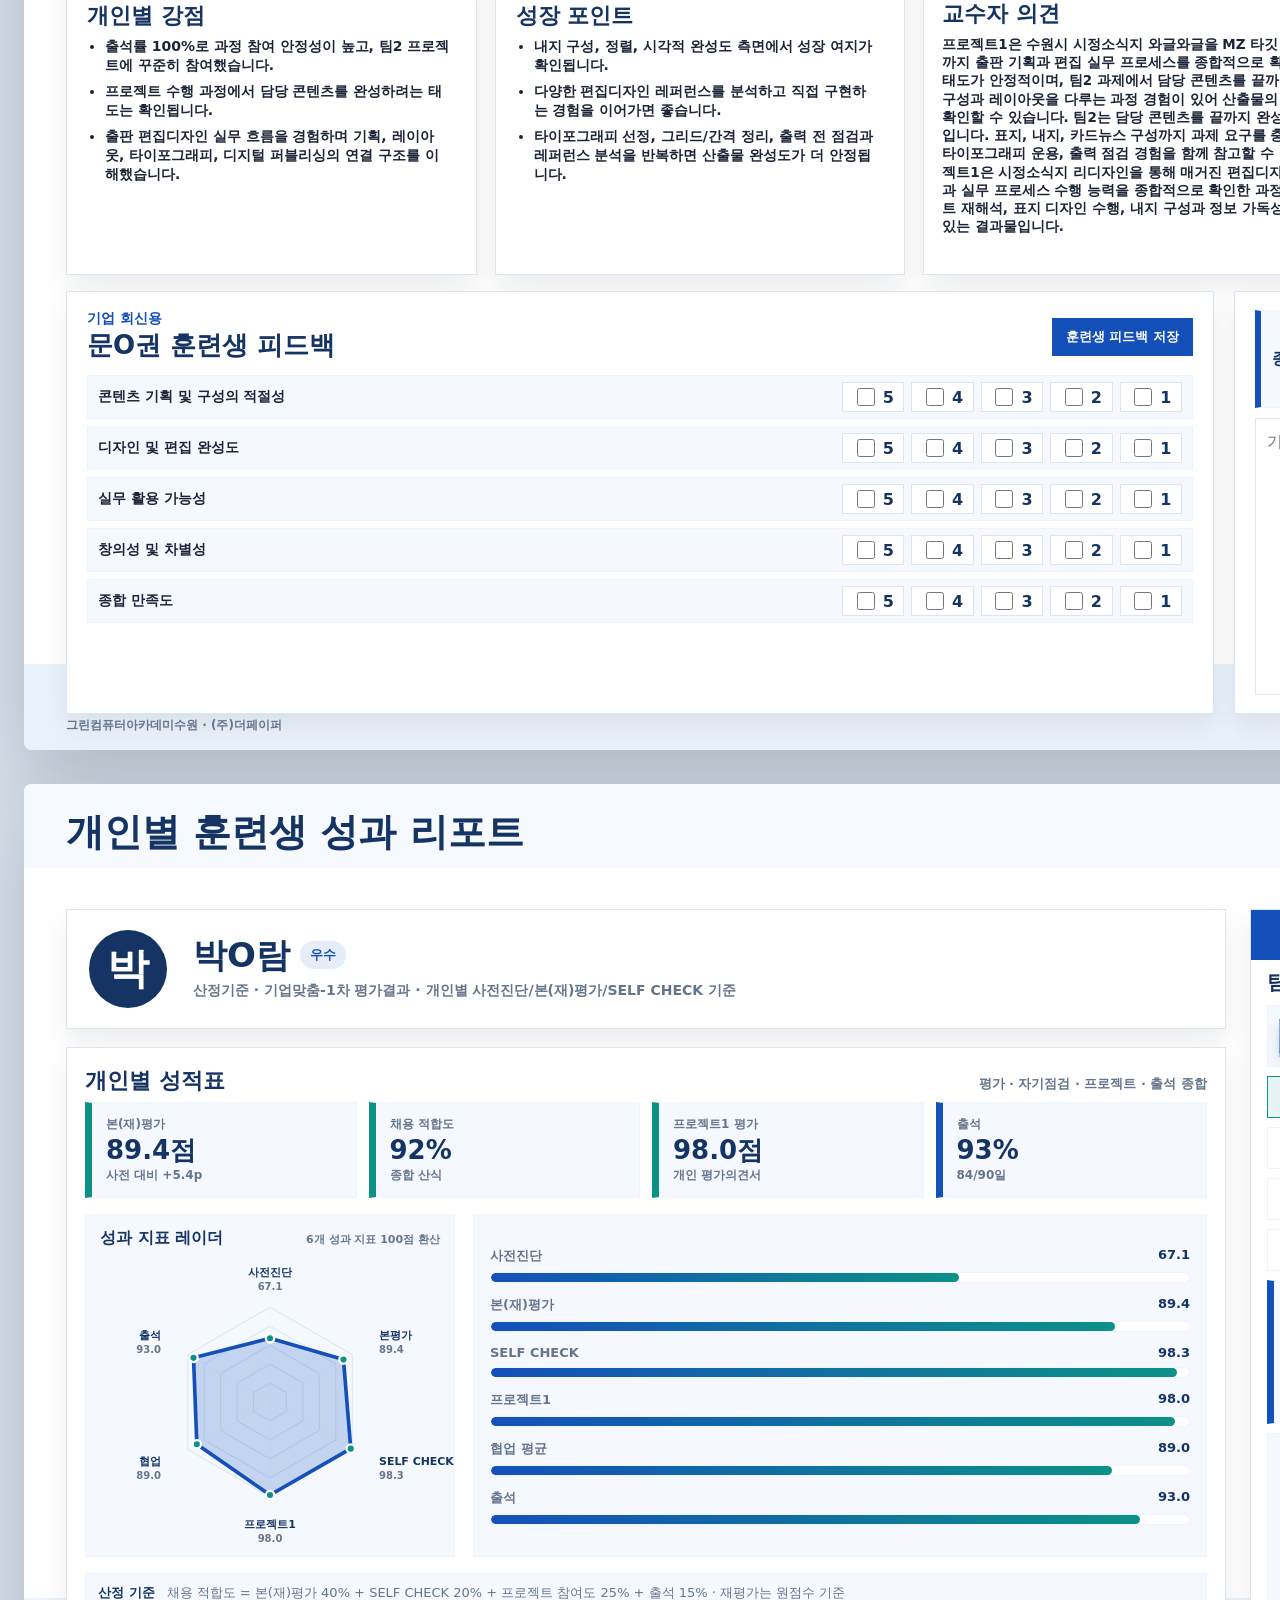
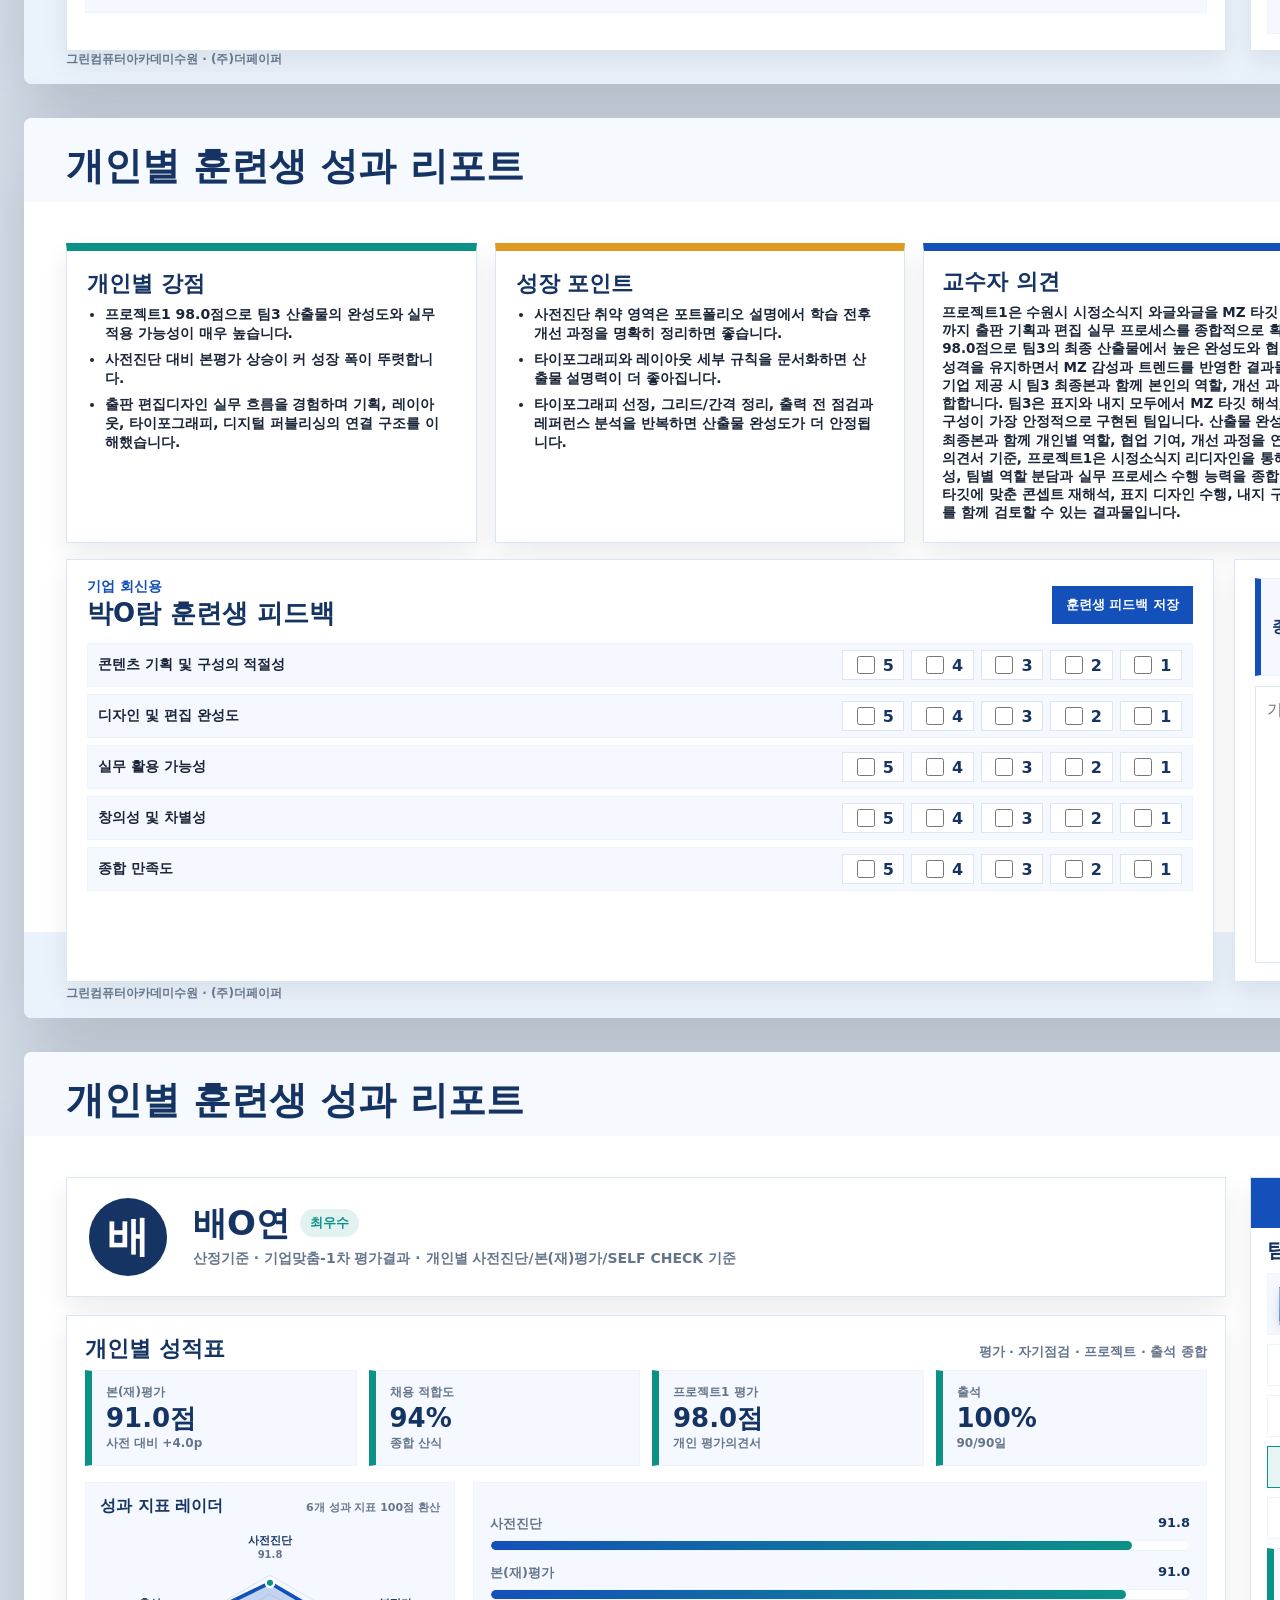
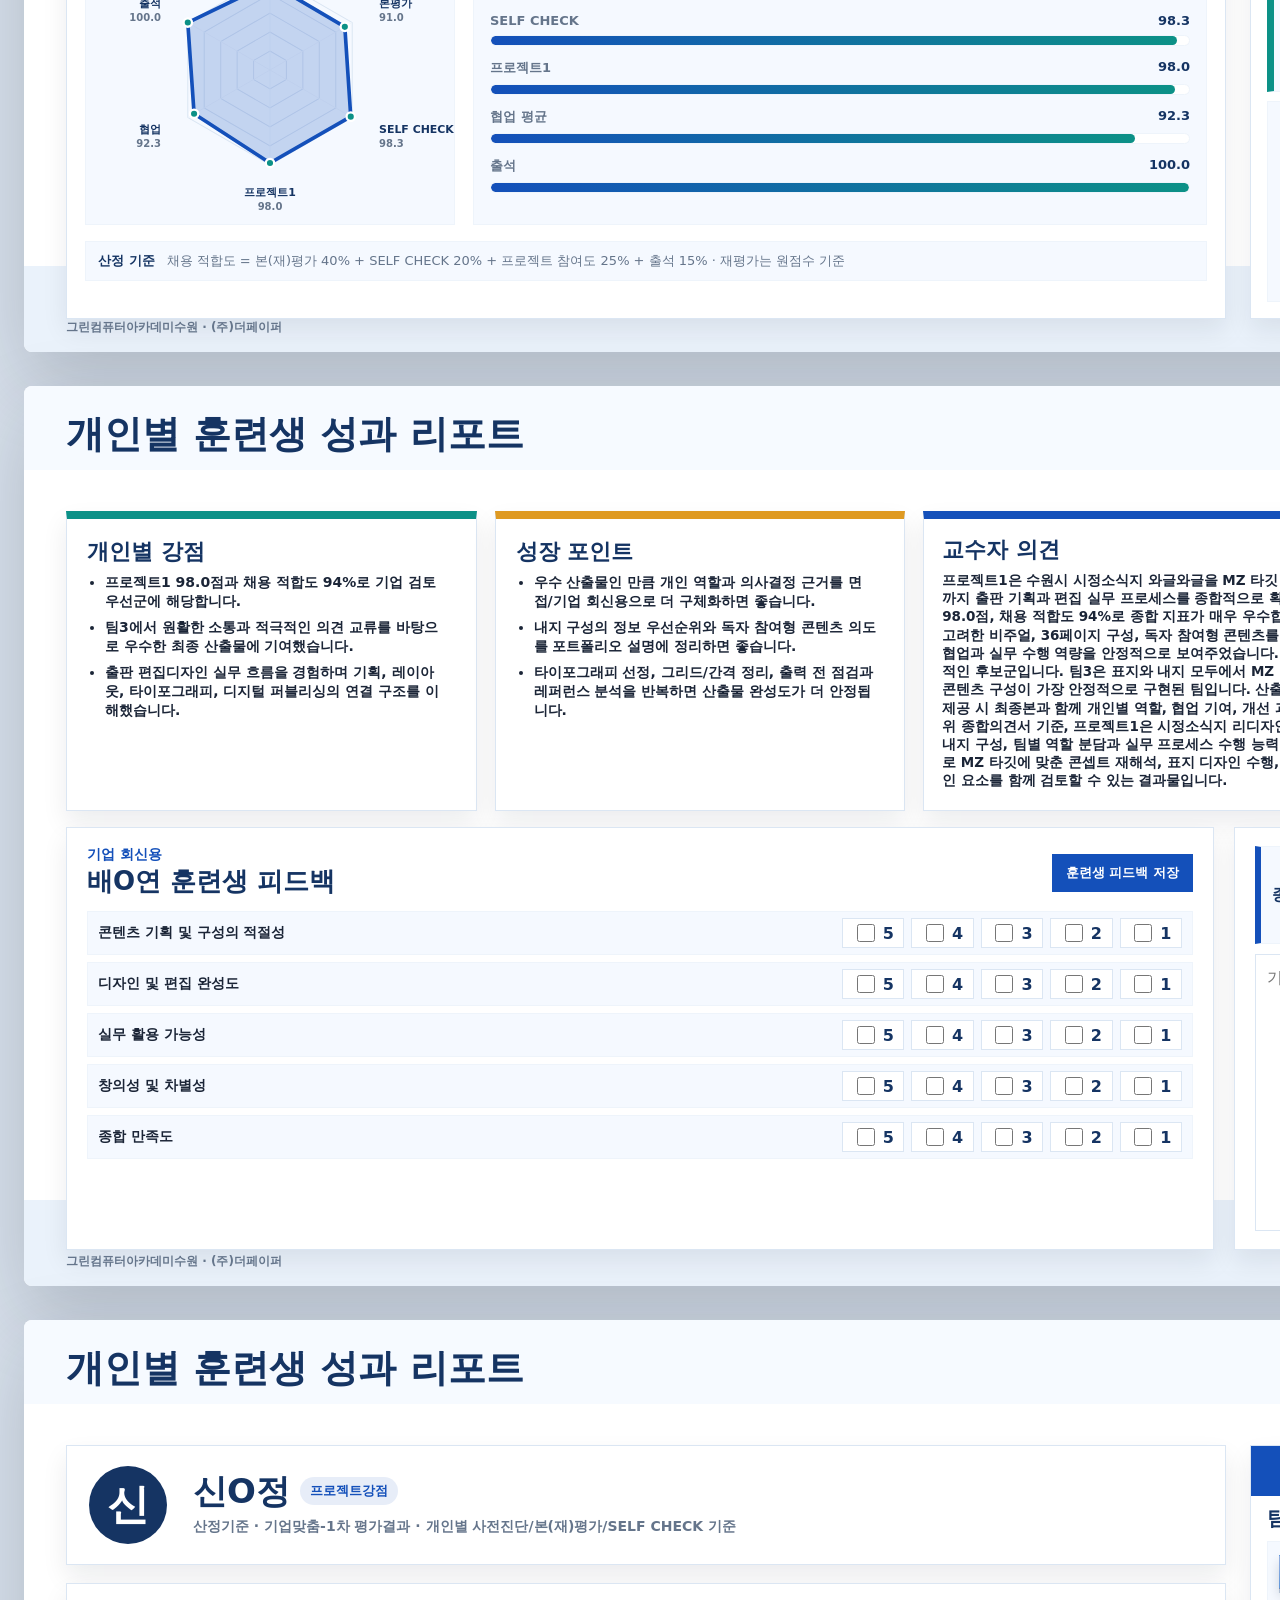
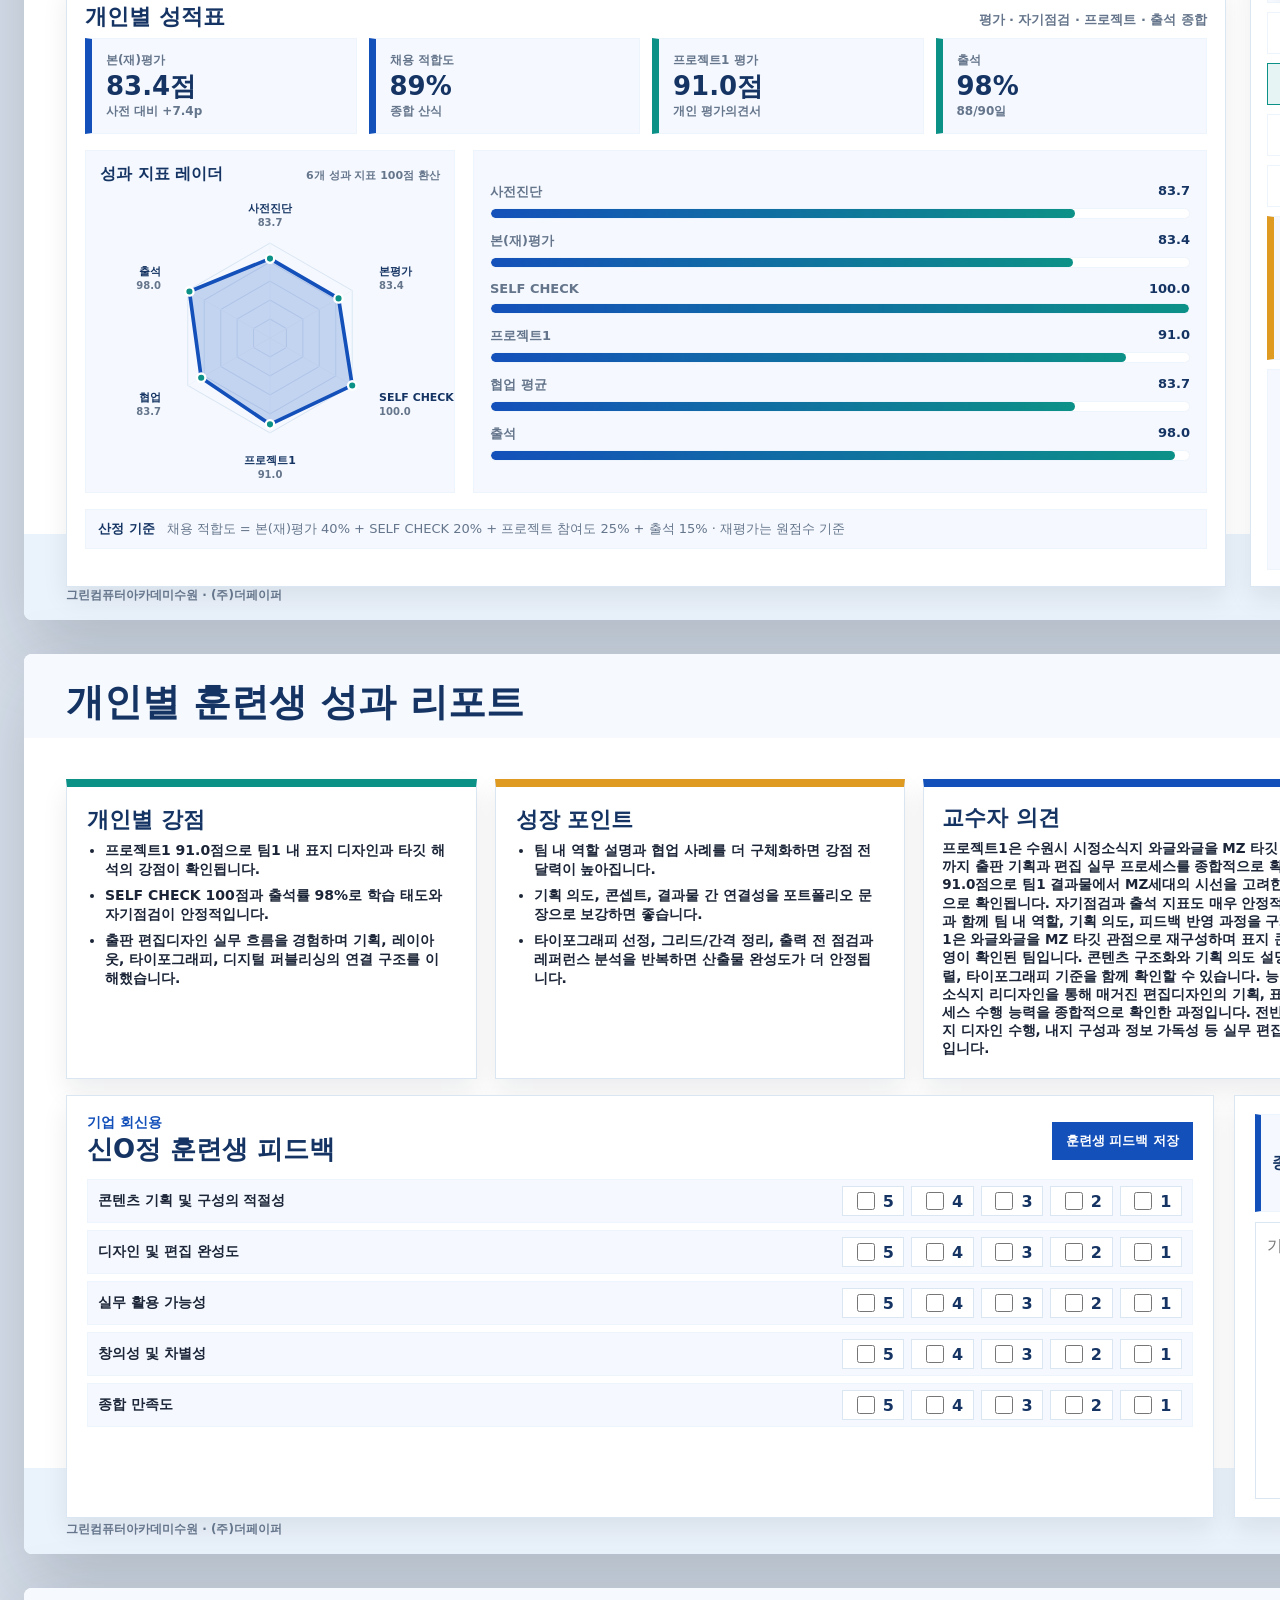
==== commit 29d298a5: "Codex: refine project1 team output blocks" ====
--- a/student-report-html/index.html
+++ b/student-report-html/index.html
@@ -4,7 +4,7 @@
     <meta charset="utf-8" />
     <meta name="viewport" content="width=device-width, initial-scale=1" />
     <title>기업 회신용 개인별 훈련생 성과 리포트</title>
-    <link rel="stylesheet" href="./styles.css?v=20260814-summaryfit2" />
+    <link rel="stylesheet" href="./styles.css?v=20260814-teamblocks1" />
   </head>
   <body>
     <header class="toolbar" data-ui>
--- a/student-report-html/styles.css
+++ b/student-report-html/styles.css
@@ -956,24 +956,30 @@
   border-left: 6px solid var(--amber);
   background: linear-gradient(180deg, rgba(232,159,36,0.1), var(--panel-soft));
 }
-.summary-teams { display: grid; gap: 0; }
+.summary-teams {
+  height: 100%;
+  display: grid;
+  grid-template-rows: repeat(3, minmax(0, 1fr));
+  gap: 8px;
+}
 .summary-team {
   display: grid;
-  grid-template-columns: 44px minmax(0, 1fr) 138px;
-  align-items: center;
-  gap: 8px;
-  padding: 7px 0;
-  border-top: 1px solid var(--soft-line);
-  background: transparent;
-}
-.summary-team:first-child { border-top: 0; }
-.summary-team-head { display: grid; align-content: center; }
-.summary-team-body { display: grid; gap: 5px; min-width: 0; }
-.summary-team strong { color: var(--navy); font-size: 16px; }
+  grid-template-columns: 46px minmax(0, 1fr) 62px;
+  align-items: center;
+  gap: 9px;
+  min-height: 0;
+  padding: 9px 10px 9px 9px;
+  border: 1px solid var(--soft-line);
+  border-left: 6px solid rgba(20,80,186,0.72);
+  background: linear-gradient(90deg, rgba(20,80,186,0.07), var(--panel-soft) 44%);
+}
+.summary-team-head { display: grid; align-content: center; justify-items: start; }
+.summary-team-body { display: grid; gap: 7px; min-width: 0; }
+.summary-team strong { color: var(--navy); font-size: 18px; line-height: 1; }
 .summary-team em { color: var(--teal); font-size: 12px; font-style: normal; font-weight: 900; text-align: right; }
 .summary-team-score { display: grid; grid-template-columns: repeat(3, minmax(0, 1fr)); gap: 4px; }
 .summary-team-score span {
-  min-height: 22px;
+  min-height: 24px;
   display: grid;
   grid-template-columns: auto minmax(0, 1fr);
   align-items: center;
@@ -1013,7 +1019,7 @@
 .team-pill-muted { background: rgba(233,109,91,0.12); color: var(--coral); text-decoration: line-through; }
 .summary-team .team-evidence {
   display: grid;
-  grid-template-columns: repeat(3, minmax(0, 1fr));
+  grid-template-columns: 1fr;
   gap: 4px;
   margin-top: 0;
   padding-bottom: 0;
@@ -1021,7 +1027,7 @@
 .summary-team .team-evidence a {
   min-width: 0;
   width: 100%;
-  min-height: 24px;
+  min-height: 22px;
   padding: 0 4px;
   display: grid;
   place-items: center;
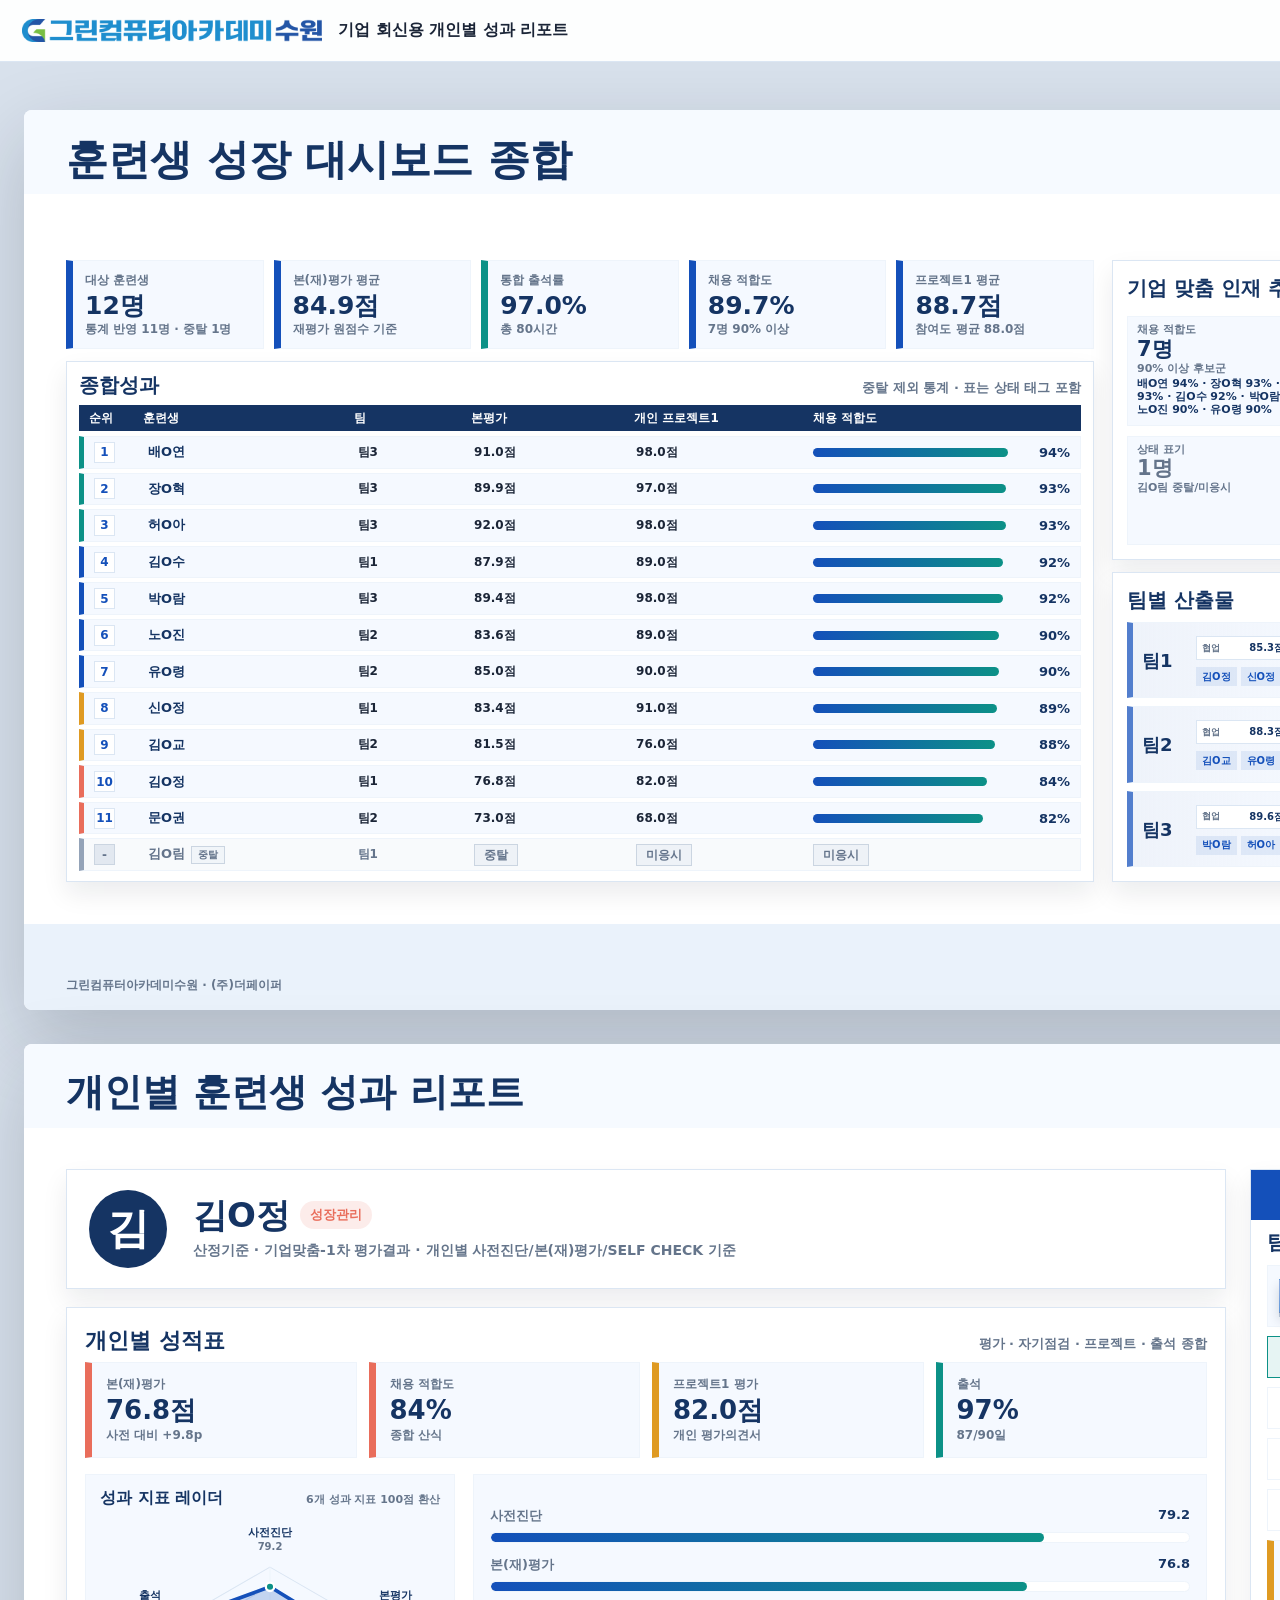
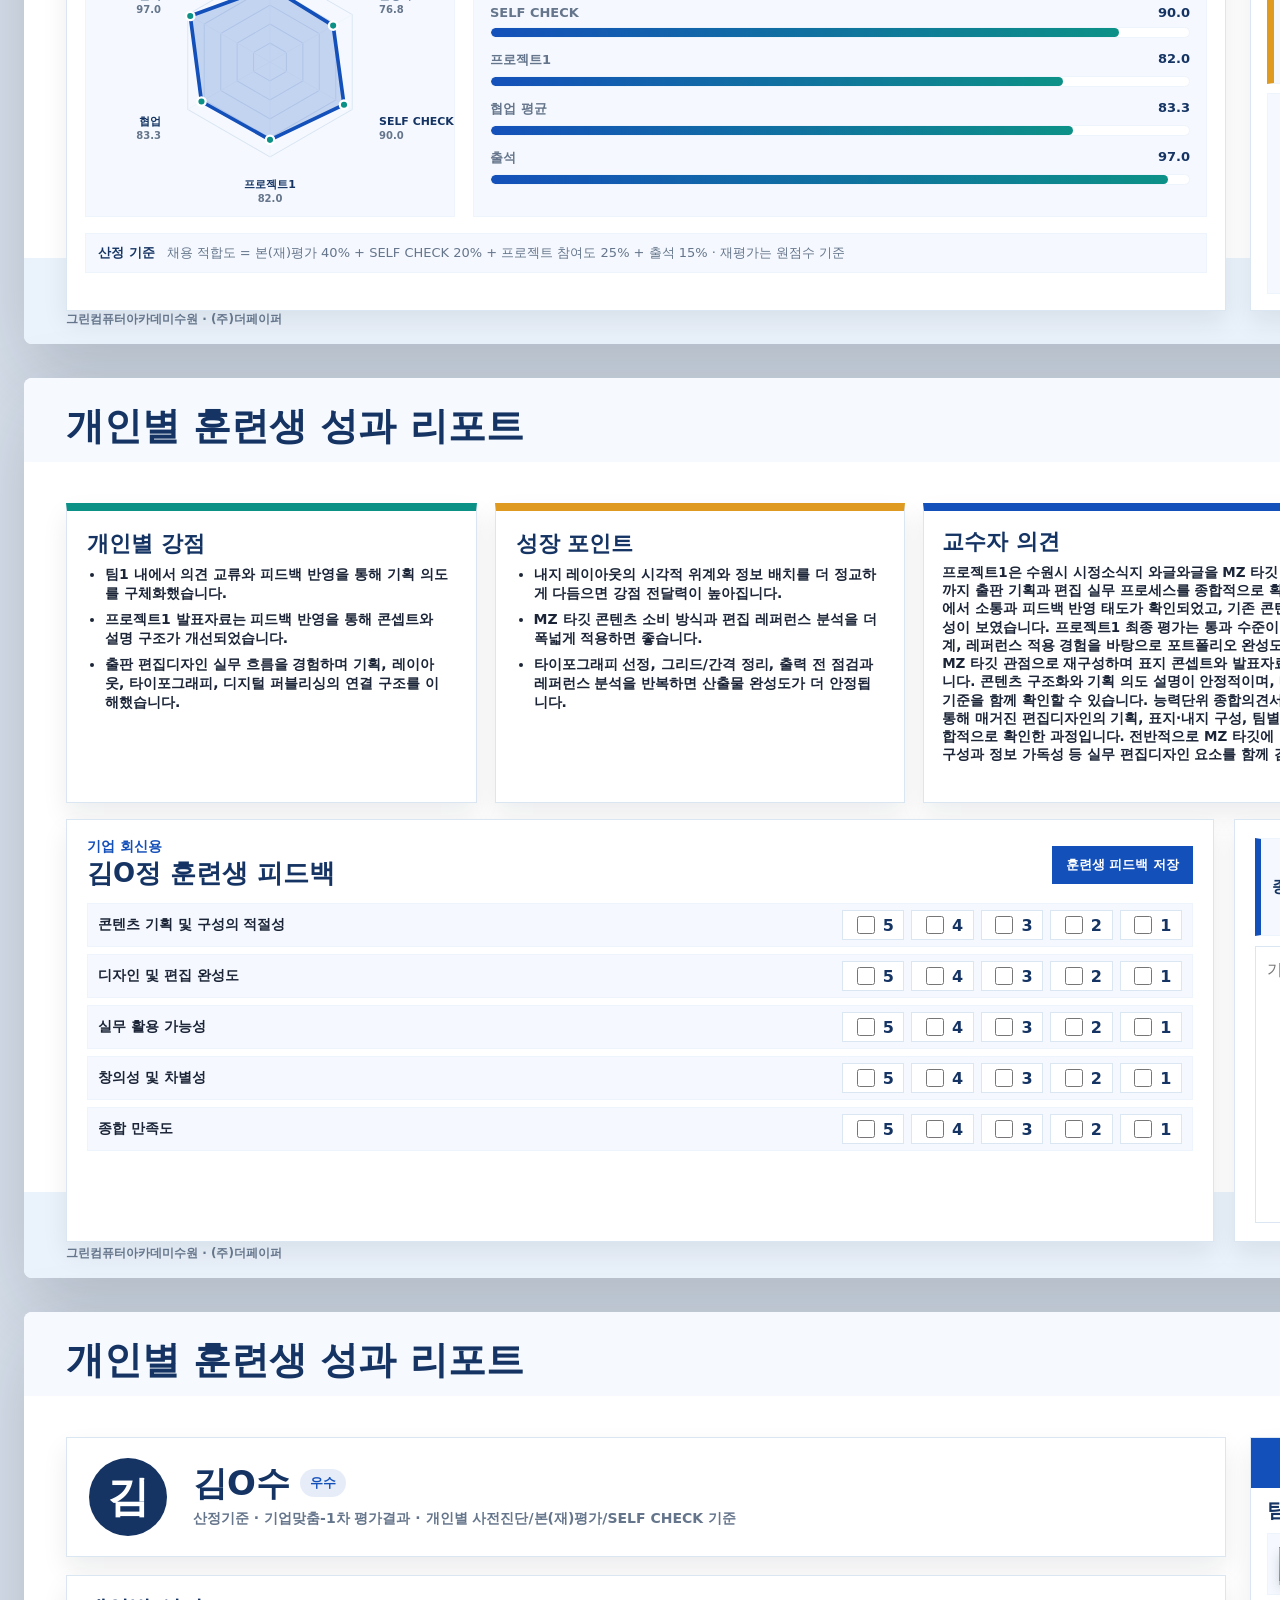
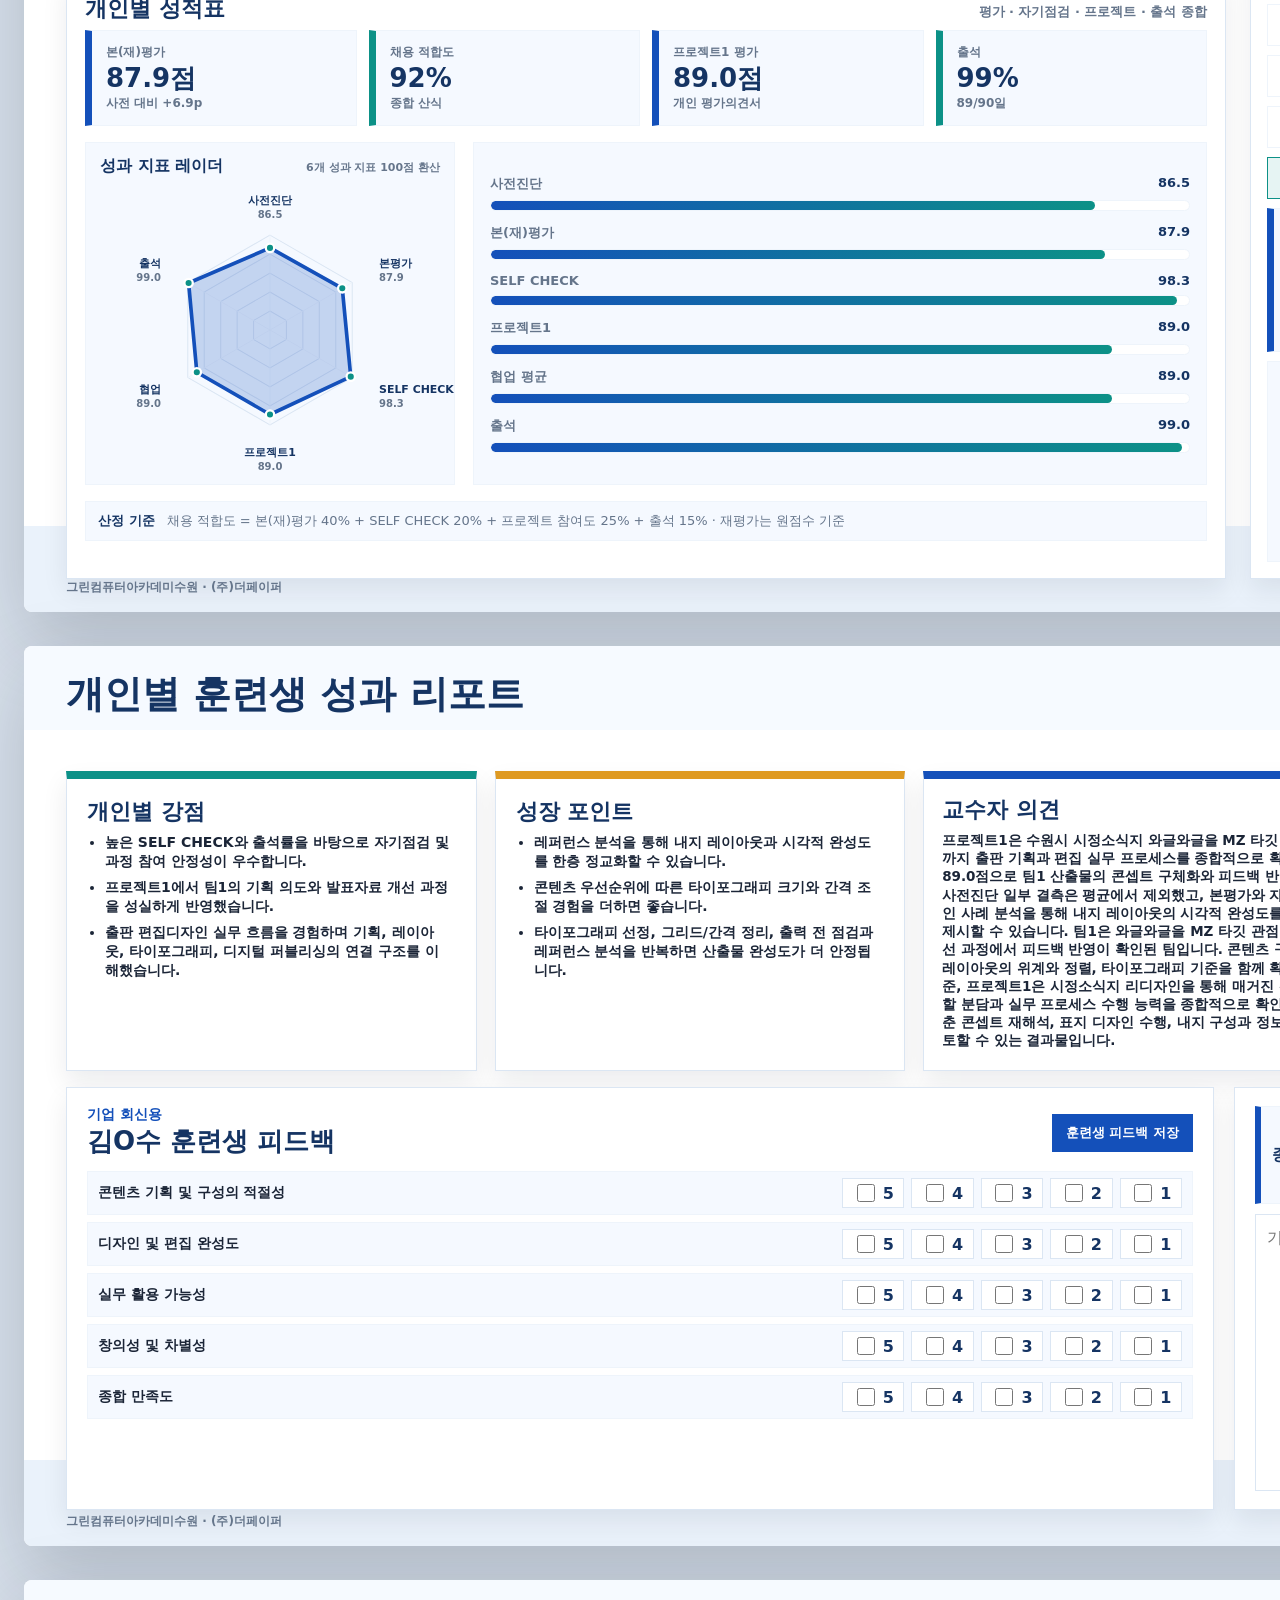
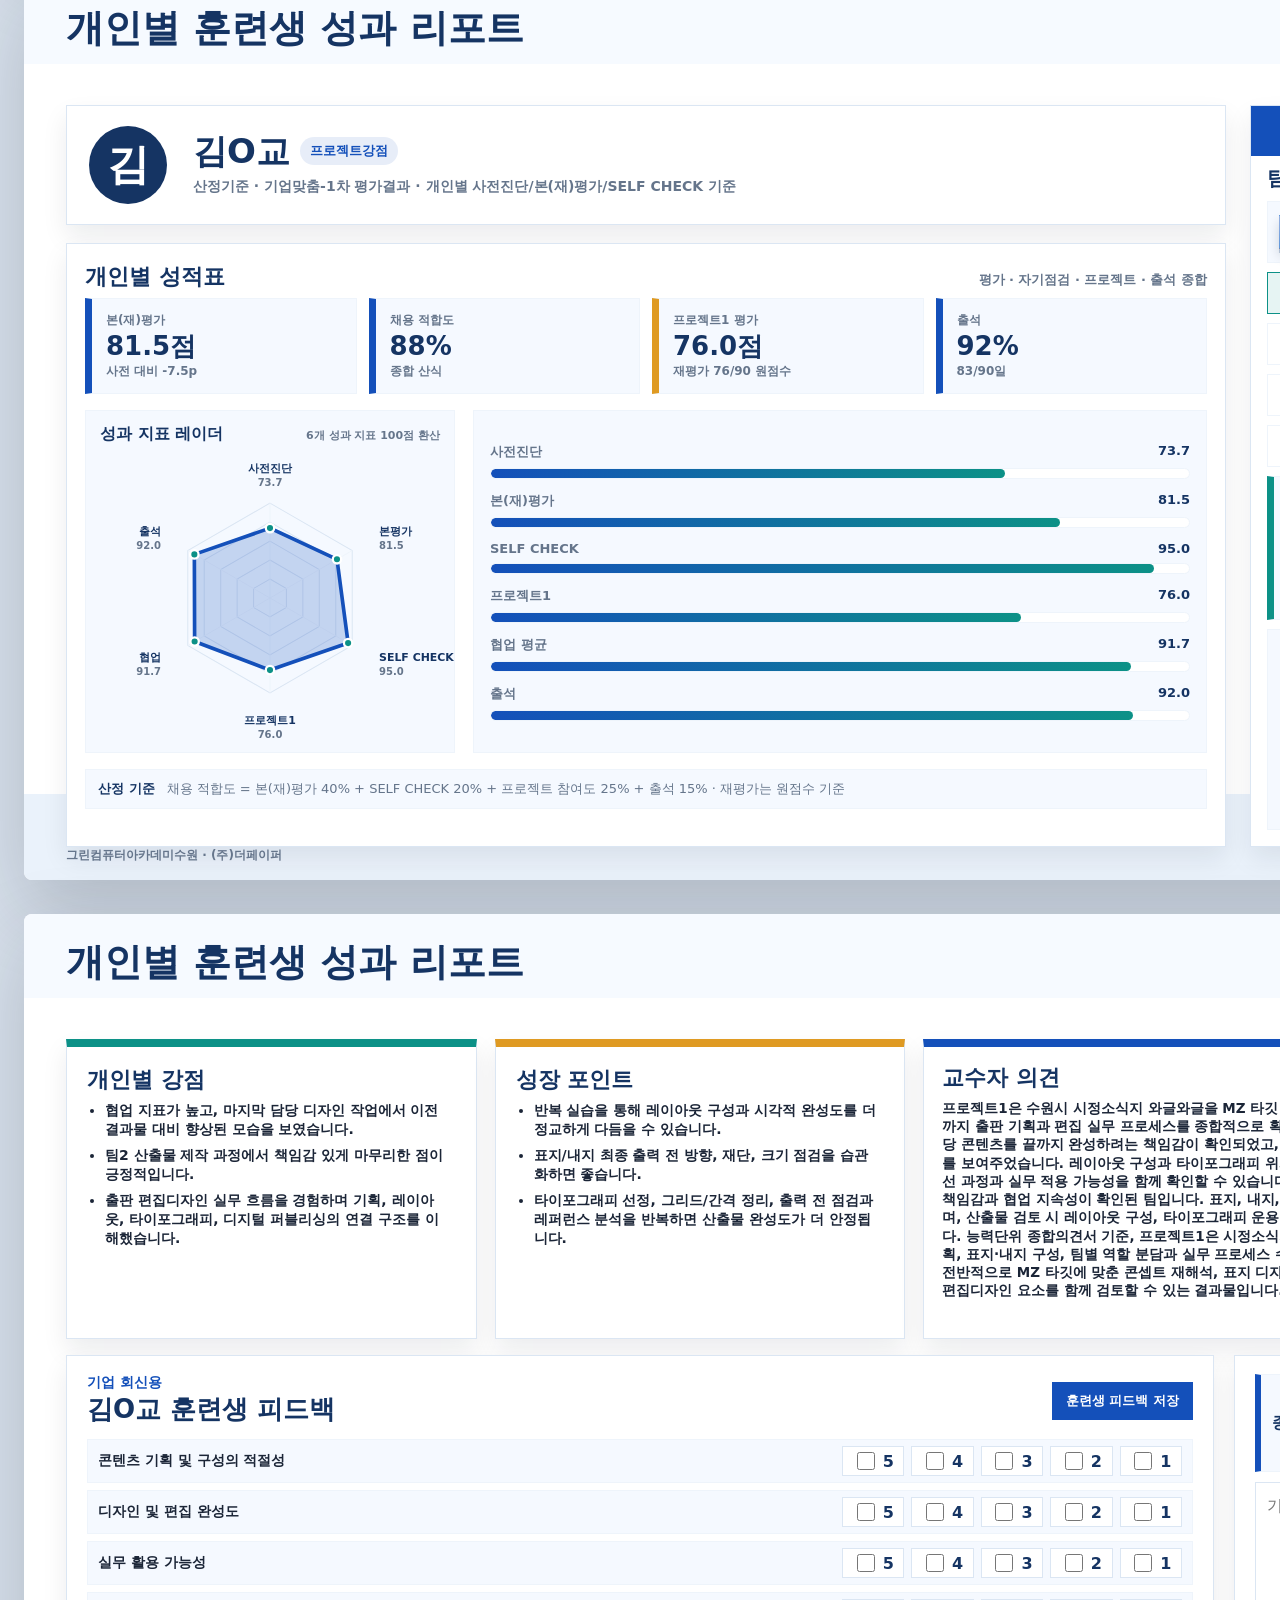
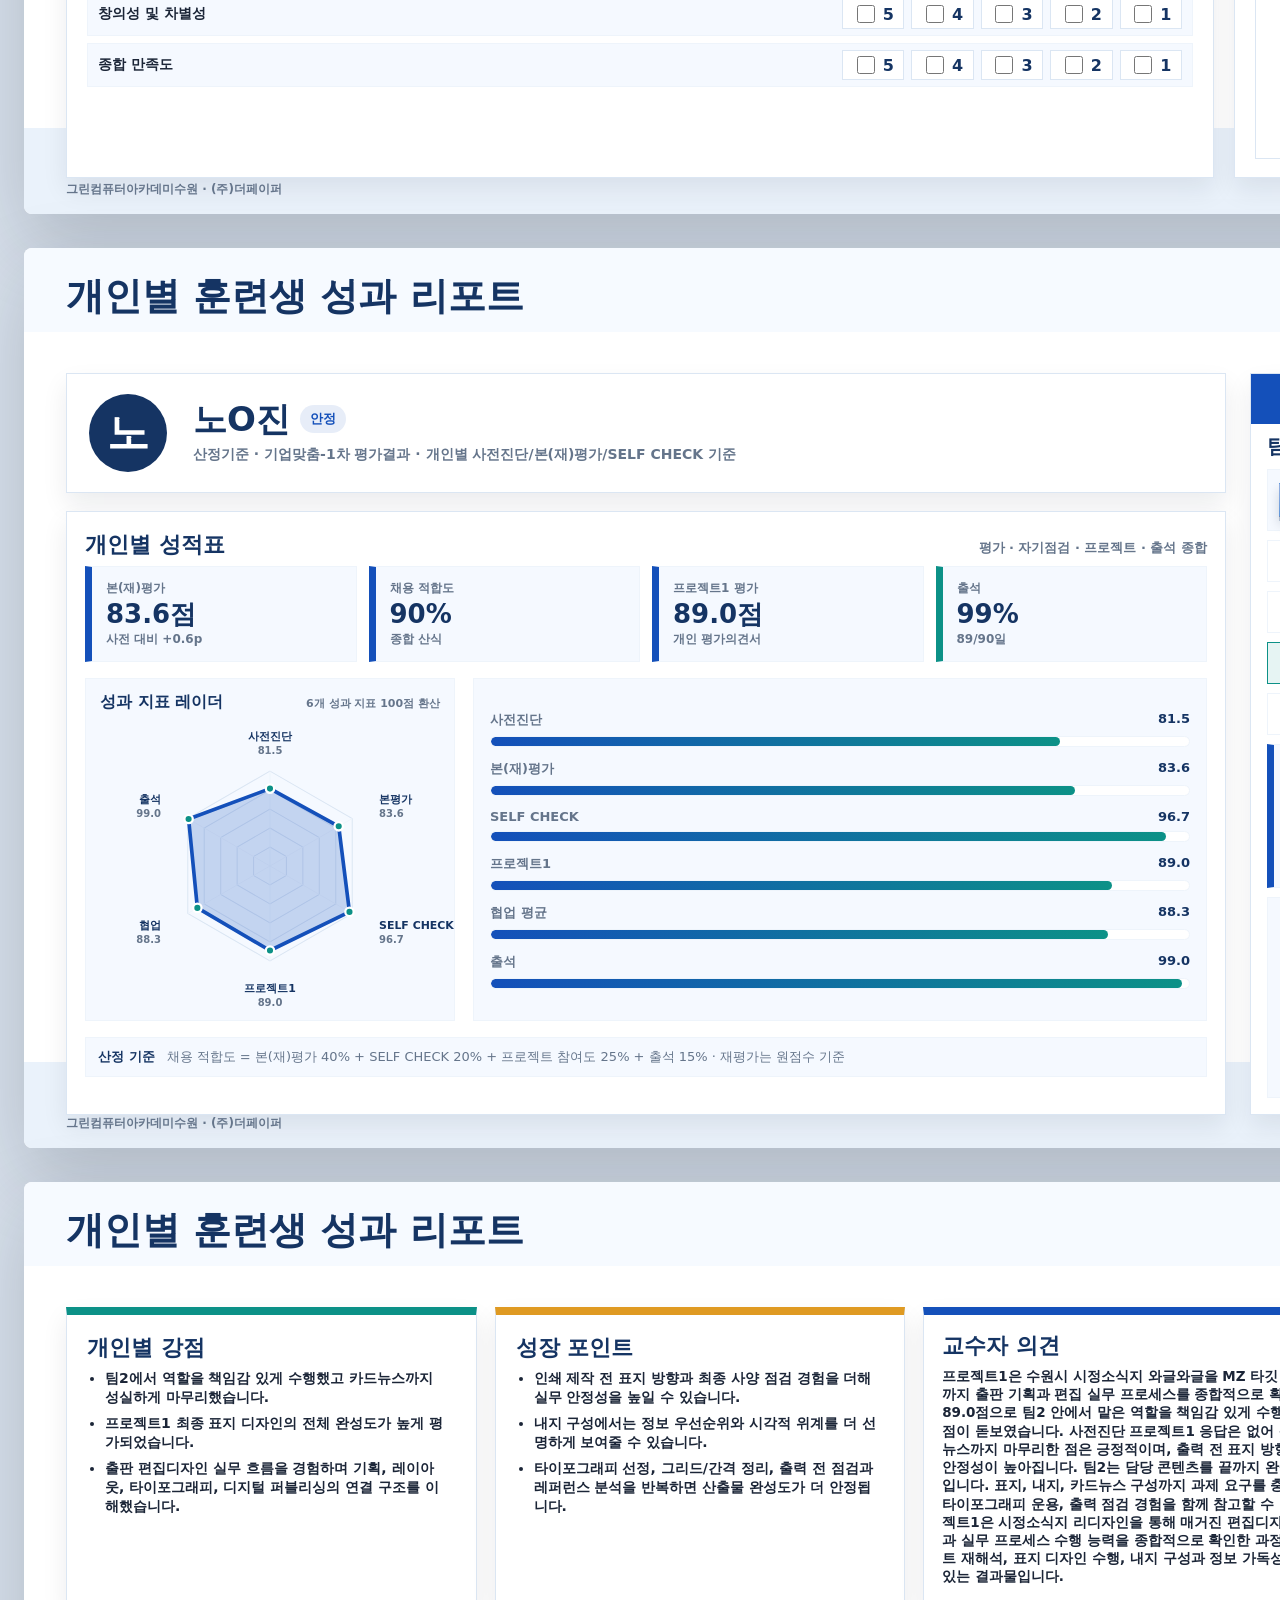
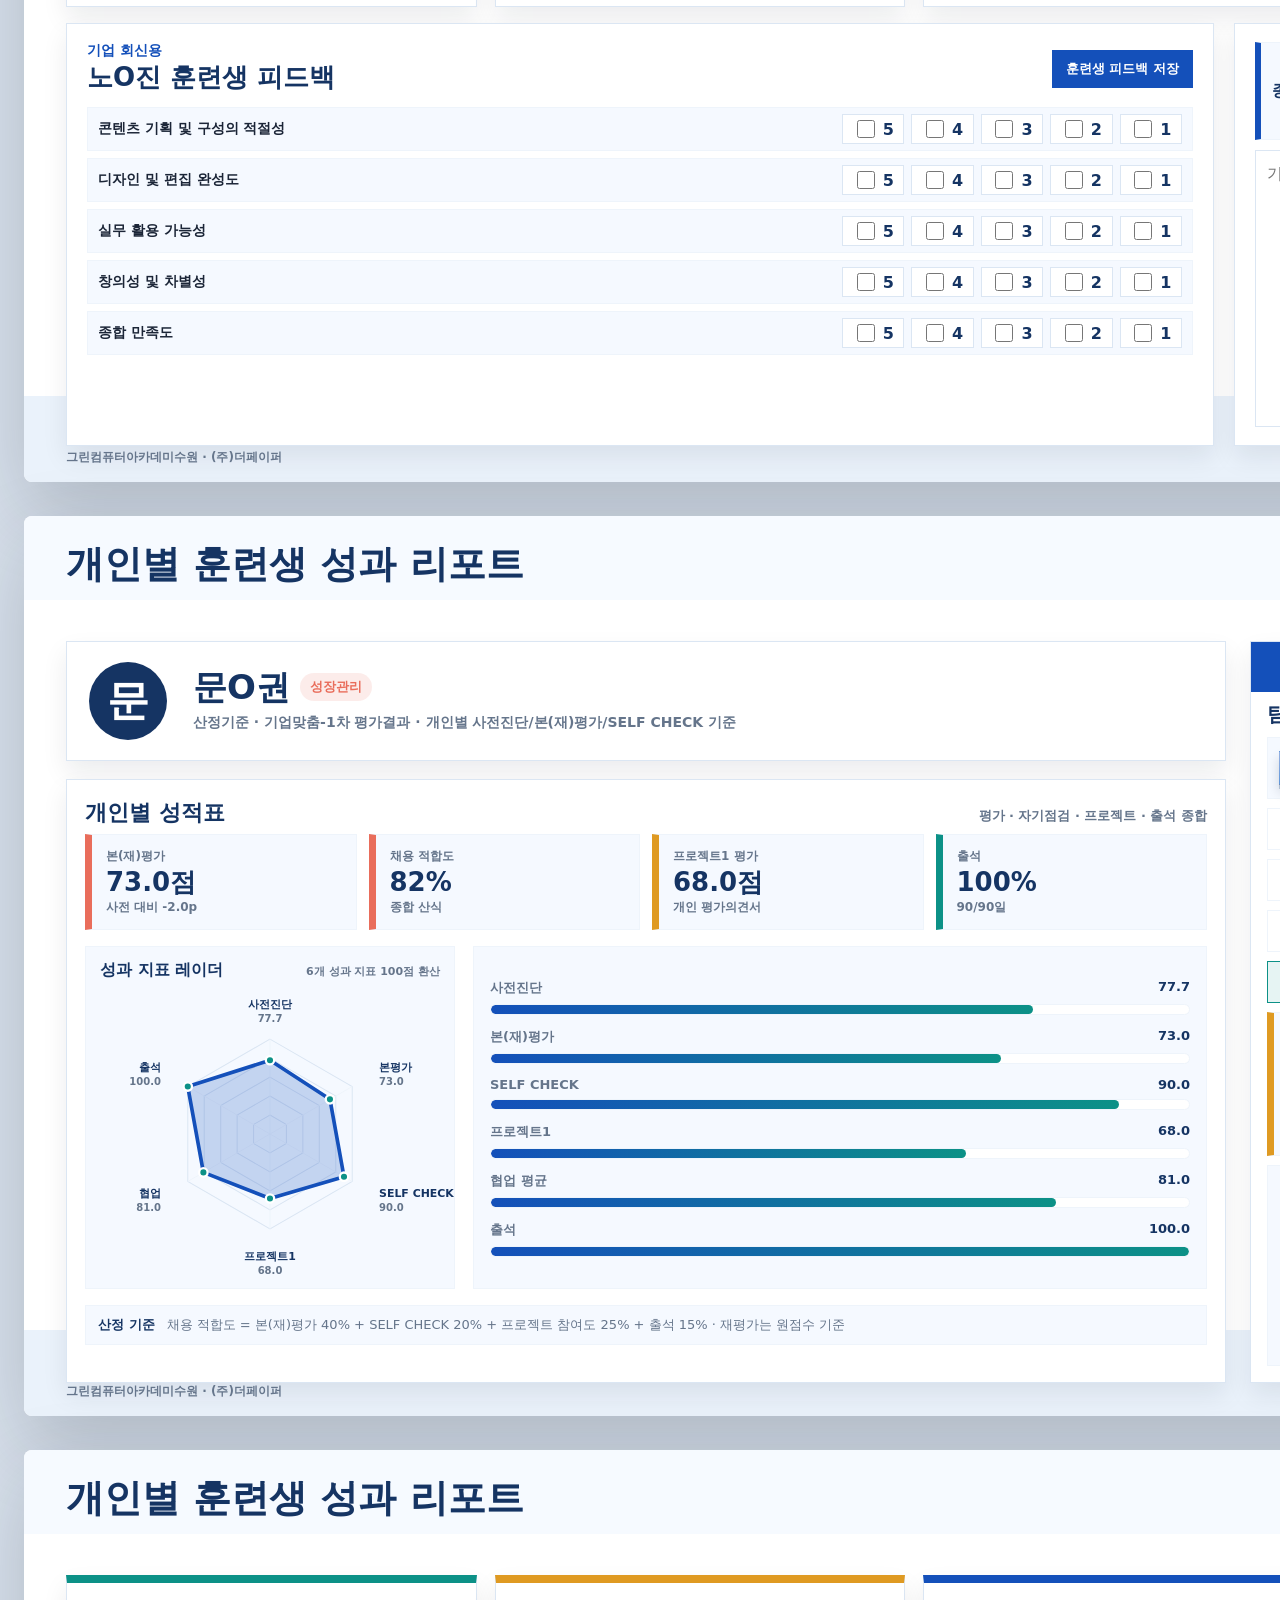
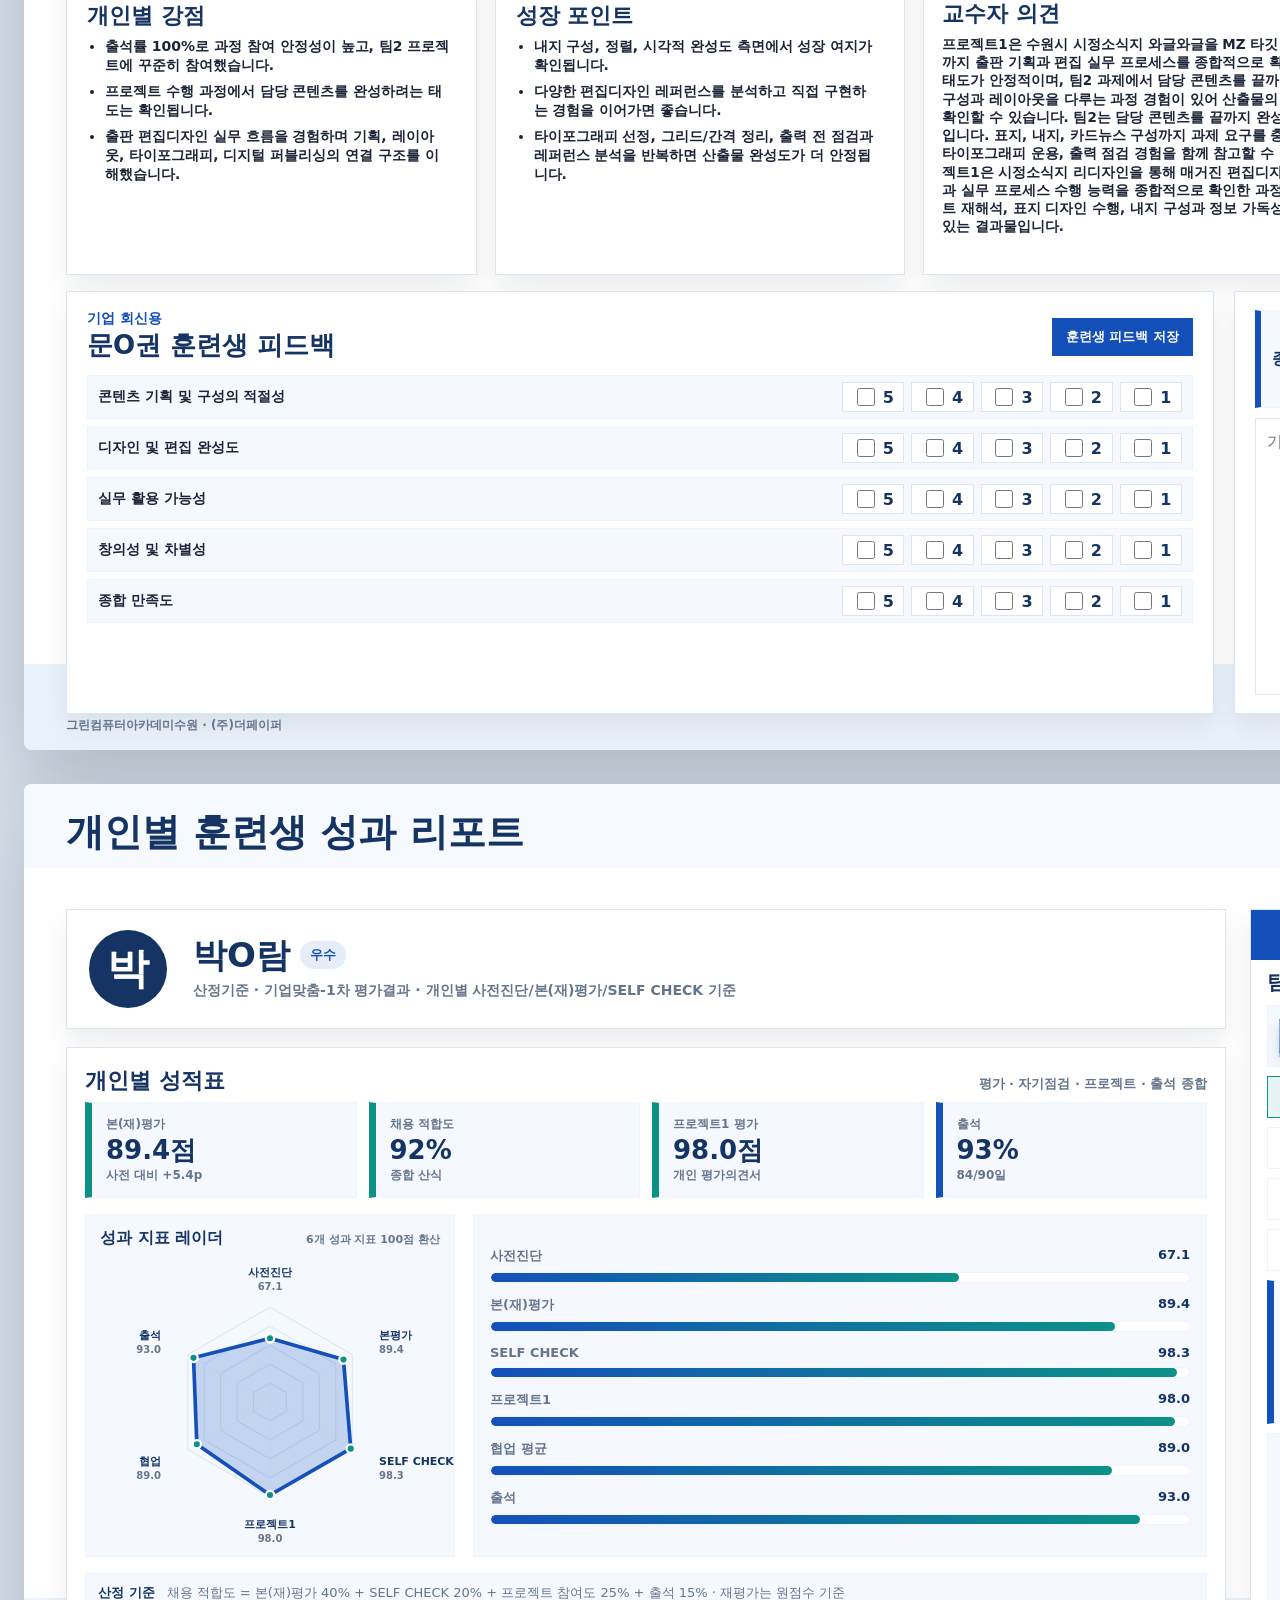
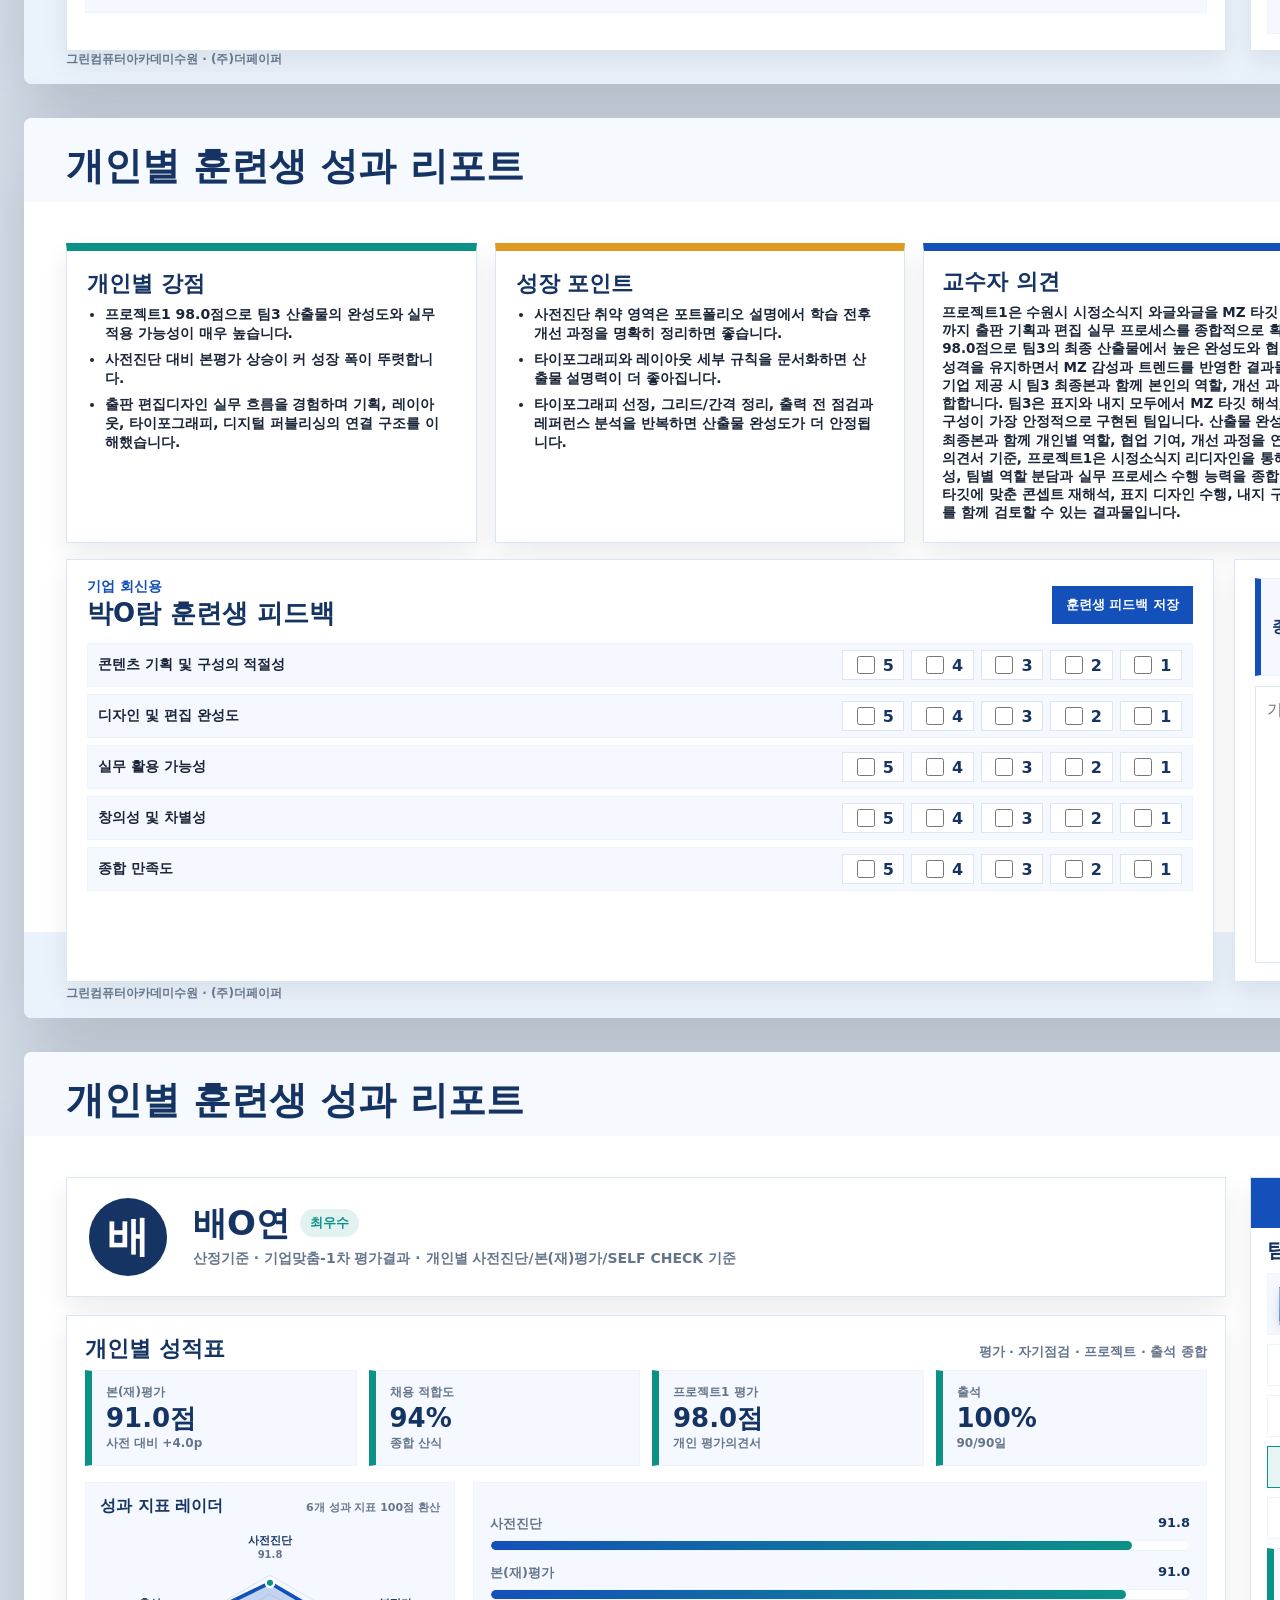
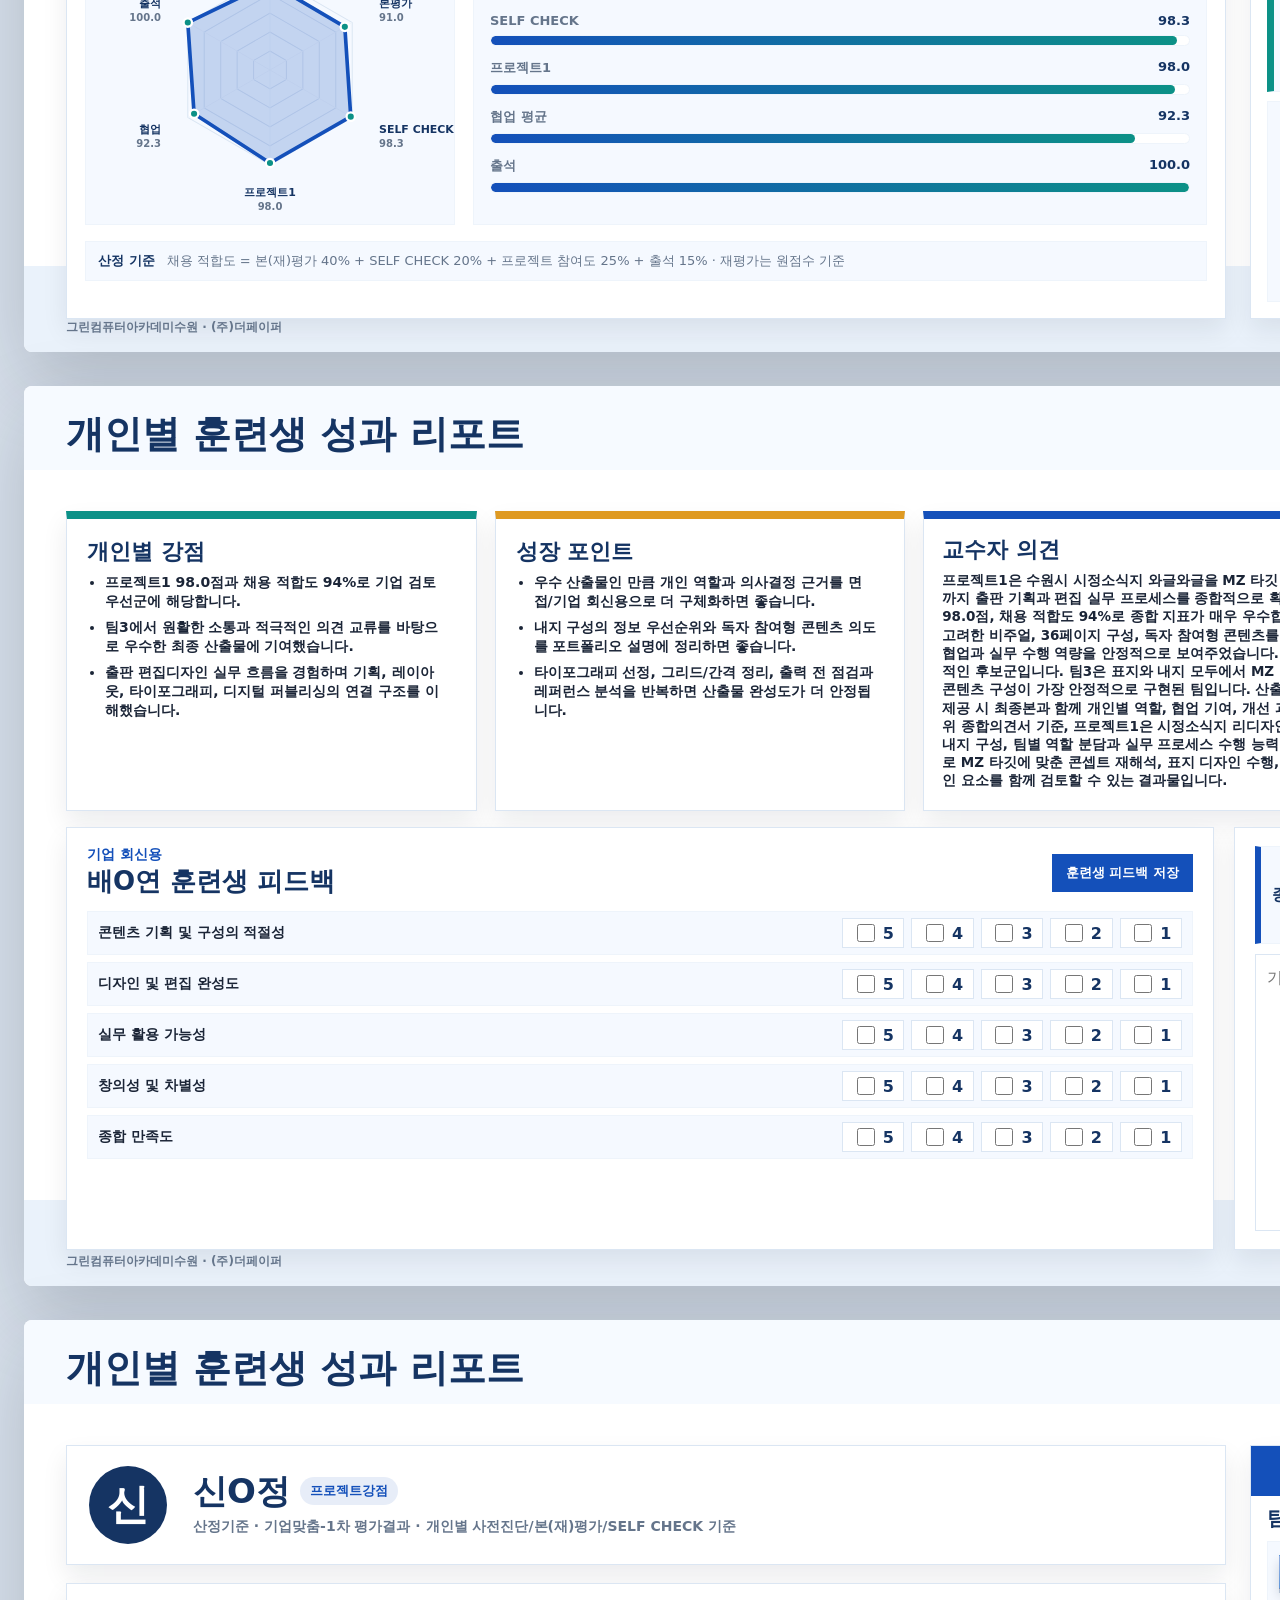
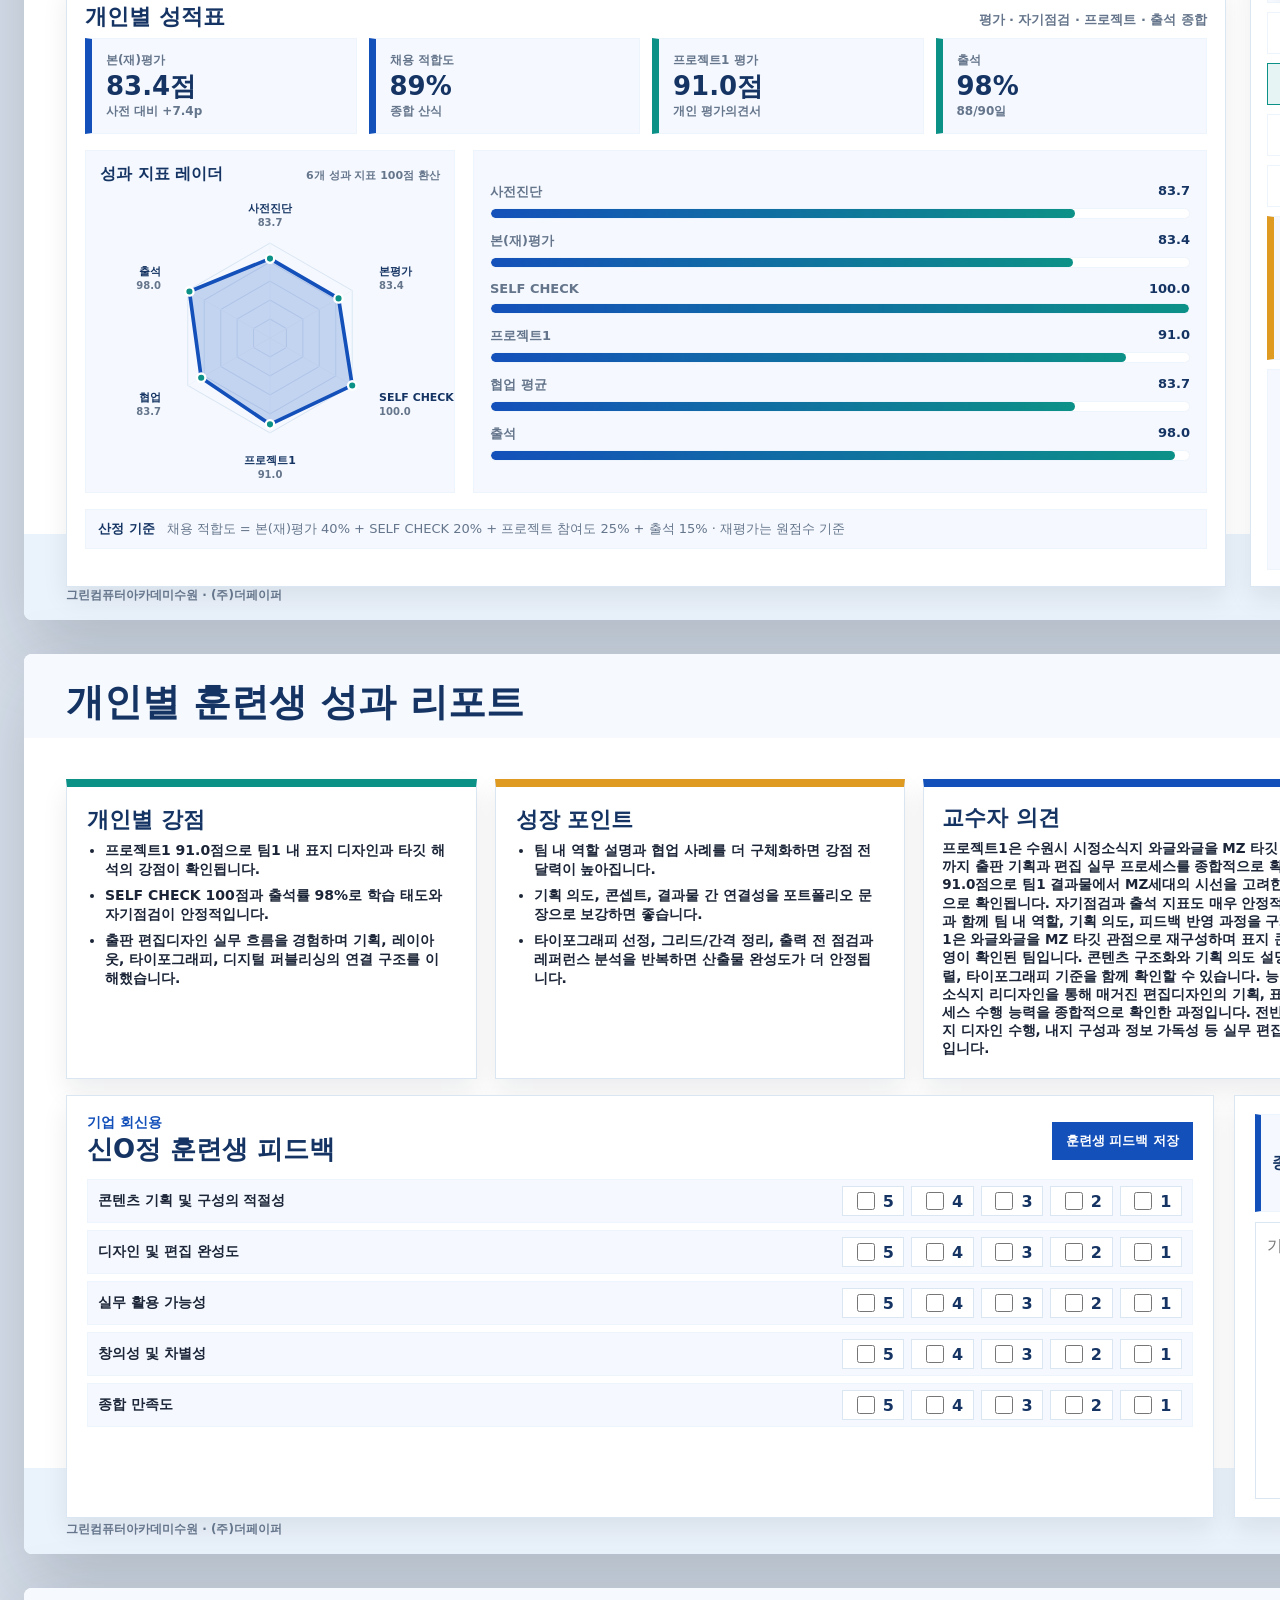
==== commit b7b0ba25: "Codex: fix summary footer spacing" ====
--- a/student-report-html/index.html
+++ b/student-report-html/index.html
@@ -4,7 +4,7 @@
     <meta charset="utf-8" />
     <meta name="viewport" content="width=device-width, initial-scale=1" />
     <title>기업 회신용 개인별 훈련생 성과 리포트</title>
-    <link rel="stylesheet" href="./styles.css?v=20260814-teamblocks1" />
+    <link rel="stylesheet" href="./styles.css?v=20260814-summarysafe2" />
   </head>
   <body>
     <header class="toolbar" data-ui>
--- a/student-report-html/styles.css
+++ b/student-report-html/styles.css
@@ -691,11 +691,12 @@
   display: grid;
   grid-template-columns: minmax(0, 1fr) 470px;
   gap: 18px;
-  height: calc(100% - 174px);
-  padding: 0 42px 42px;
+  height: calc(100% - 202px);
+  padding: 0 42px 76px;
 }
 .summary-main {
   min-width: 0;
+  min-height: 0;
   display: grid;
   grid-template-rows: auto minmax(0, 1fr);
   gap: 12px;
@@ -729,10 +730,10 @@
 .matrix-panel {
   min-height: 0;
   display: grid;
-  grid-template-rows: auto 28px minmax(0, 1fr);
-  padding: 12px;
-}
-.matrix-panel .section-title { margin-bottom: 8px; }
+  grid-template-rows: auto 26px minmax(0, 1fr);
+  padding: 10px 12px;
+}
+.matrix-panel .section-title { margin-bottom: 6px; }
 .matrix-head,
 .matrix-row {
   display: grid;
@@ -745,16 +746,16 @@
   grid-template-columns: 44px 1.25fr 0.85fr 0.95fr 1.35fr;
 }
 .matrix-head {
-  height: 28px;
+  height: 26px;
   padding: 0 10px;
   background: var(--navy);
   color: var(--paper);
   font-size: 12px;
   font-weight: 900;
 }
-.matrix-list { display: grid; gap: 7px; padding-top: 8px; min-height: 0; }
+.matrix-list { display: grid; gap: 4px; padding-top: 5px; min-height: 0; }
 .matrix-row {
-  min-height: 29px;
+  min-height: 26px;
   padding: 0 10px;
   border: 1px solid var(--soft-line);
   background: var(--panel-soft);
@@ -838,17 +839,20 @@
 }
 .summary-aside {
   min-width: 0;
-  display: grid;
-  grid-template-rows: 350px minmax(0, 1fr);
+  min-height: 0;
+  display: grid;
+  grid-template-rows: 300px minmax(0, 1fr);
   gap: 12px;
 }
 .summary-page.summary-no-team .summary-aside {
-  grid-template-rows: 1fr;
+  grid-template-rows: 300px minmax(0, 1fr);
+  align-content: start;
 }
 .summary-page.summary-no-team .insight-panel {
   display: grid;
   grid-template-rows: auto minmax(0, 1fr);
   align-content: stretch;
+  height: 300px;
 }
 .insight-panel, .team-summary-panel, .unit-summary-panel { padding: 14px; min-height: 0; overflow: hidden; }
 .insight-panel {
@@ -903,11 +907,11 @@
 }
 .insight-stack-rich .insight-card {
   min-height: 0;
-  padding: 10px 12px;
+  padding: 7px 9px;
   border: 1px solid var(--soft-line);
   background: var(--panel-soft);
   align-content: start;
-  gap: 5px;
+  gap: 3px;
   overflow: hidden;
 }
 .summary-page.summary-no-team .insight-stack-rich .insight-card {
@@ -915,25 +919,25 @@
 }
 .insight-card span {
   color: var(--muted);
-  font-size: 12px;
+  font-size: 11px;
   font-weight: 900;
 }
 .insight-card strong {
   color: var(--navy);
-  font-size: 25px;
+  font-size: 21px;
   line-height: 1;
 }
 .insight-card em {
   color: var(--muted);
-  font-size: 12px;
+  font-size: 11px;
   font-style: normal;
   font-weight: 900;
 }
 .insight-card b {
   color: var(--navy);
-  font-size: 12px;
-  font-weight: 900;
-  line-height: 1.23;
+  font-size: 11px;
+  font-weight: 900;
+  line-height: 1.18;
   word-break: keep-all;
 }
 .insight-card-hero {
@@ -966,9 +970,9 @@
   display: grid;
   grid-template-columns: 46px minmax(0, 1fr) 62px;
   align-items: center;
-  gap: 9px;
-  min-height: 0;
-  padding: 9px 10px 9px 9px;
+  gap: 8px;
+  min-height: 0;
+  padding: 8px 10px 8px 9px;
   border: 1px solid var(--soft-line);
   border-left: 6px solid rgba(20,80,186,0.72);
   background: linear-gradient(90deg, rgba(20,80,186,0.07), var(--panel-soft) 44%);
@@ -1020,14 +1024,14 @@
 .summary-team .team-evidence {
   display: grid;
   grid-template-columns: 1fr;
-  gap: 4px;
+  gap: 3px;
   margin-top: 0;
   padding-bottom: 0;
 }
 .summary-team .team-evidence a {
   min-width: 0;
   width: 100%;
-  min-height: 22px;
+  min-height: 18px;
   padding: 0 4px;
   display: grid;
   place-items: center;
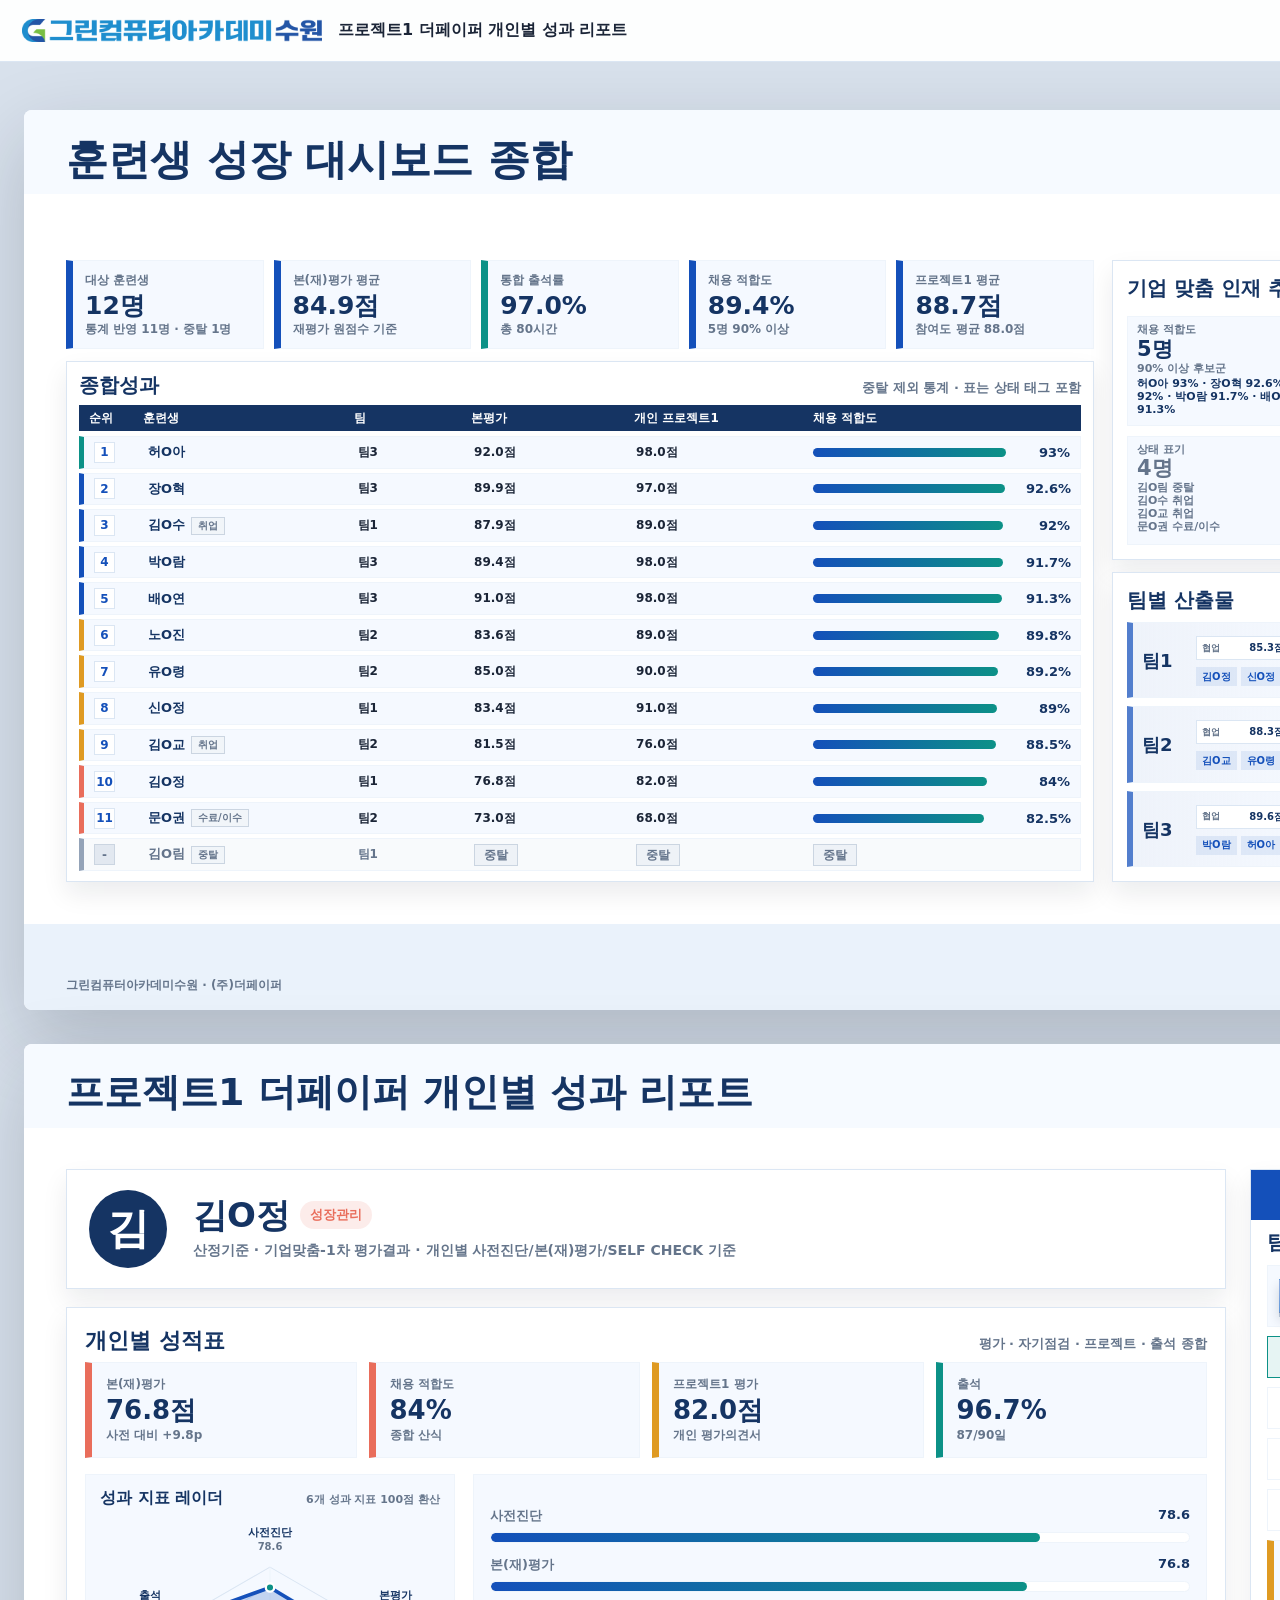
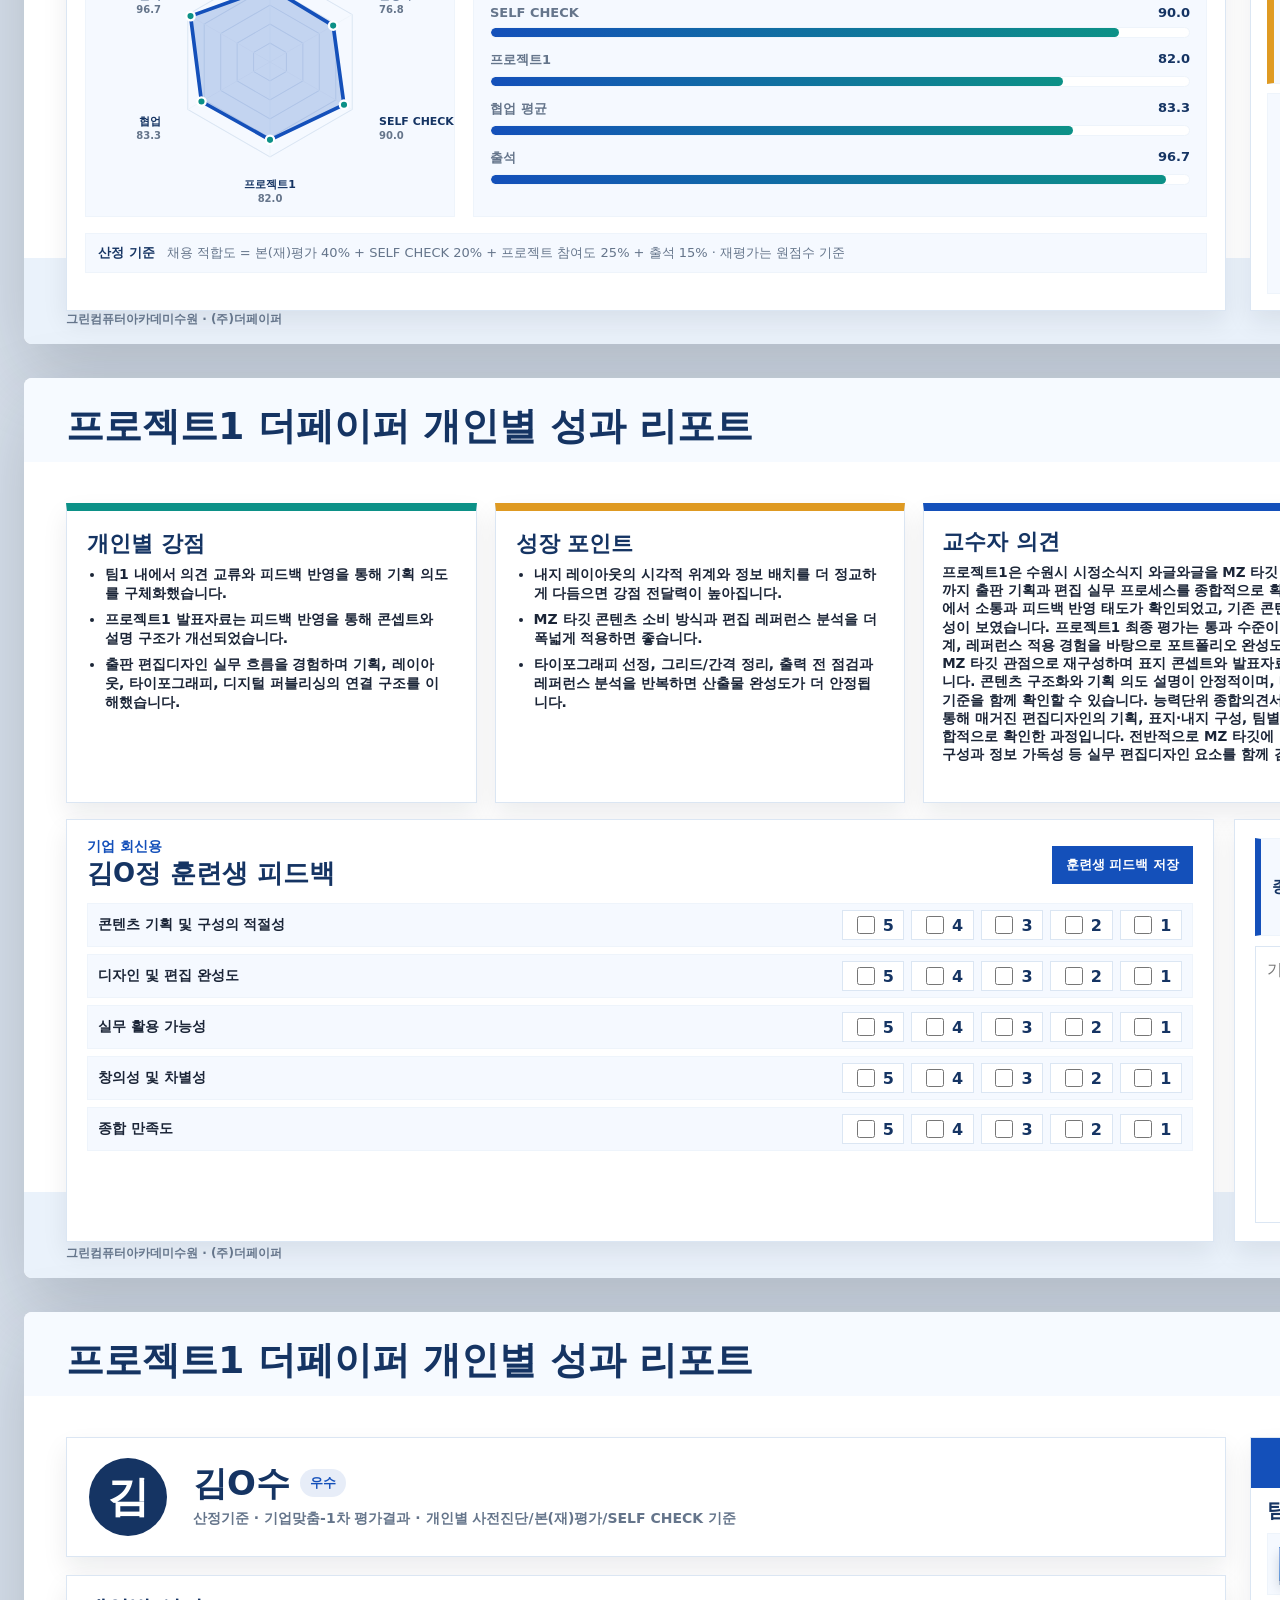
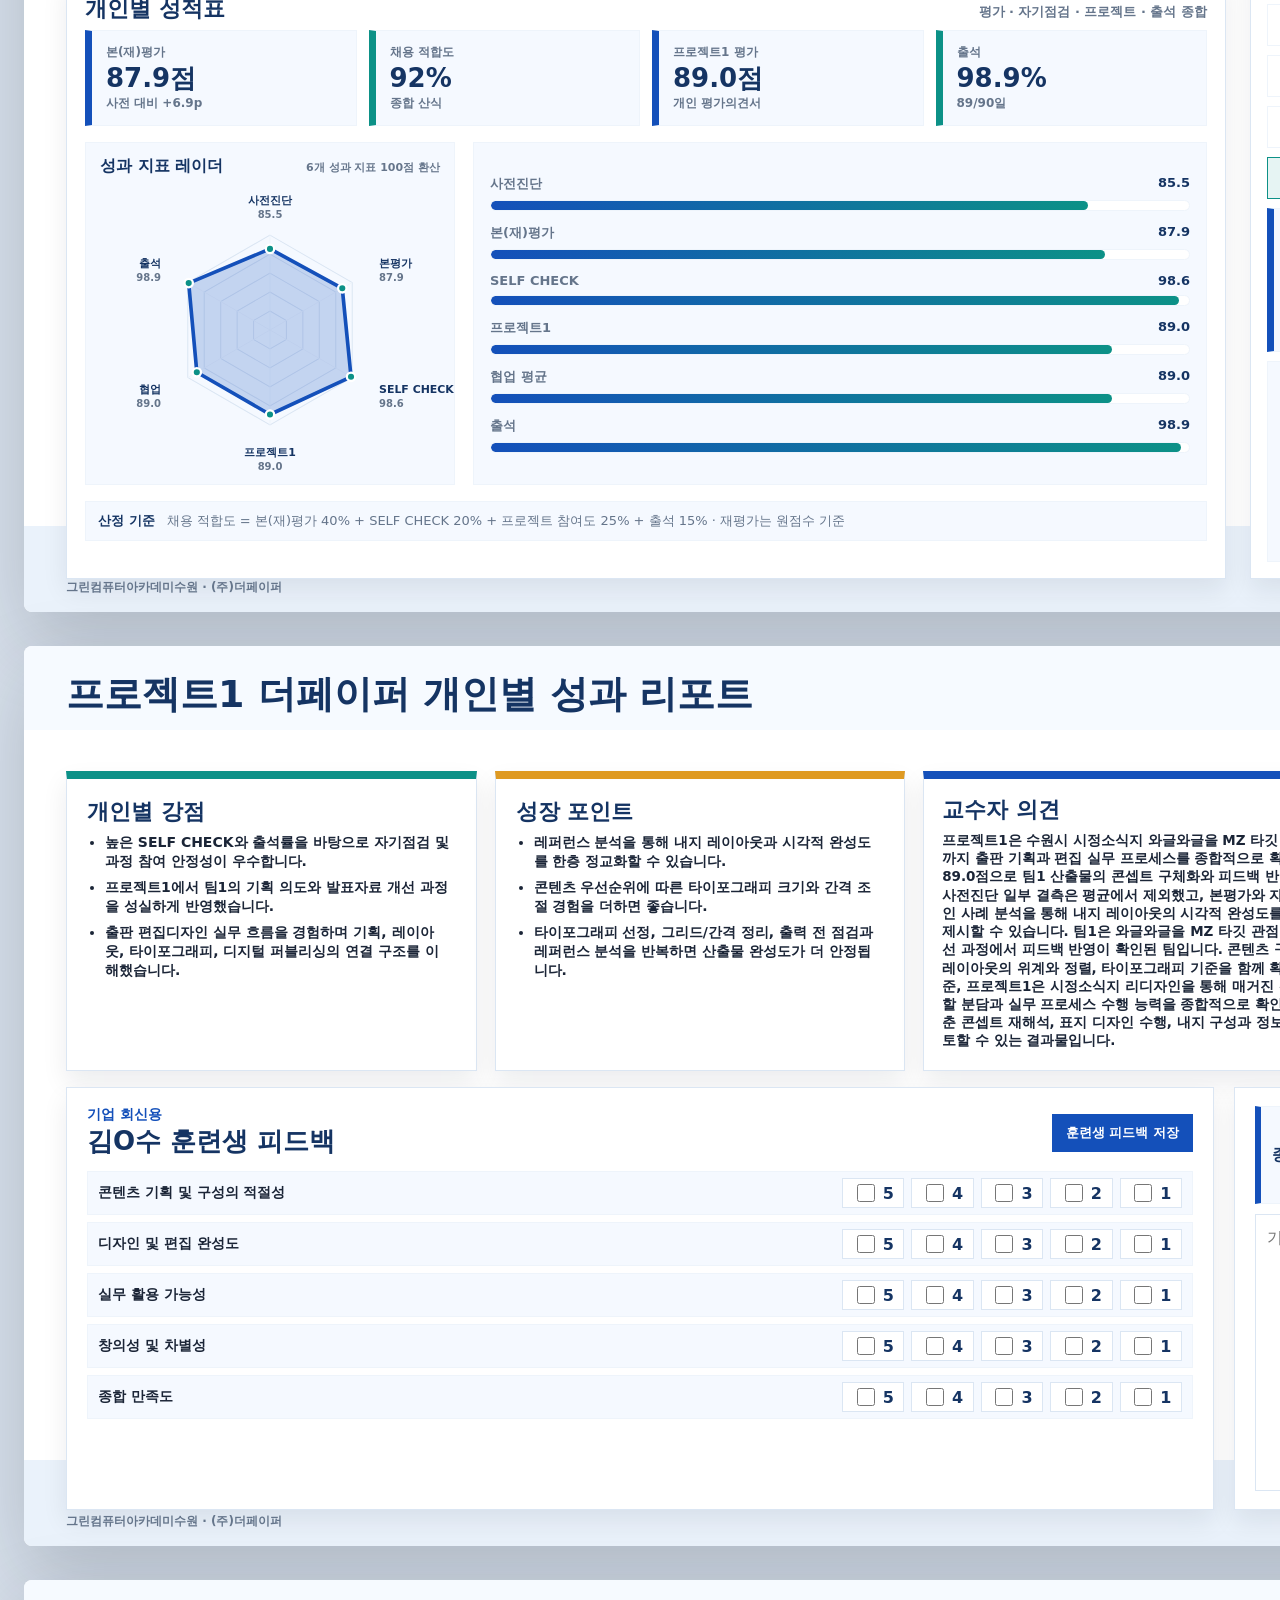
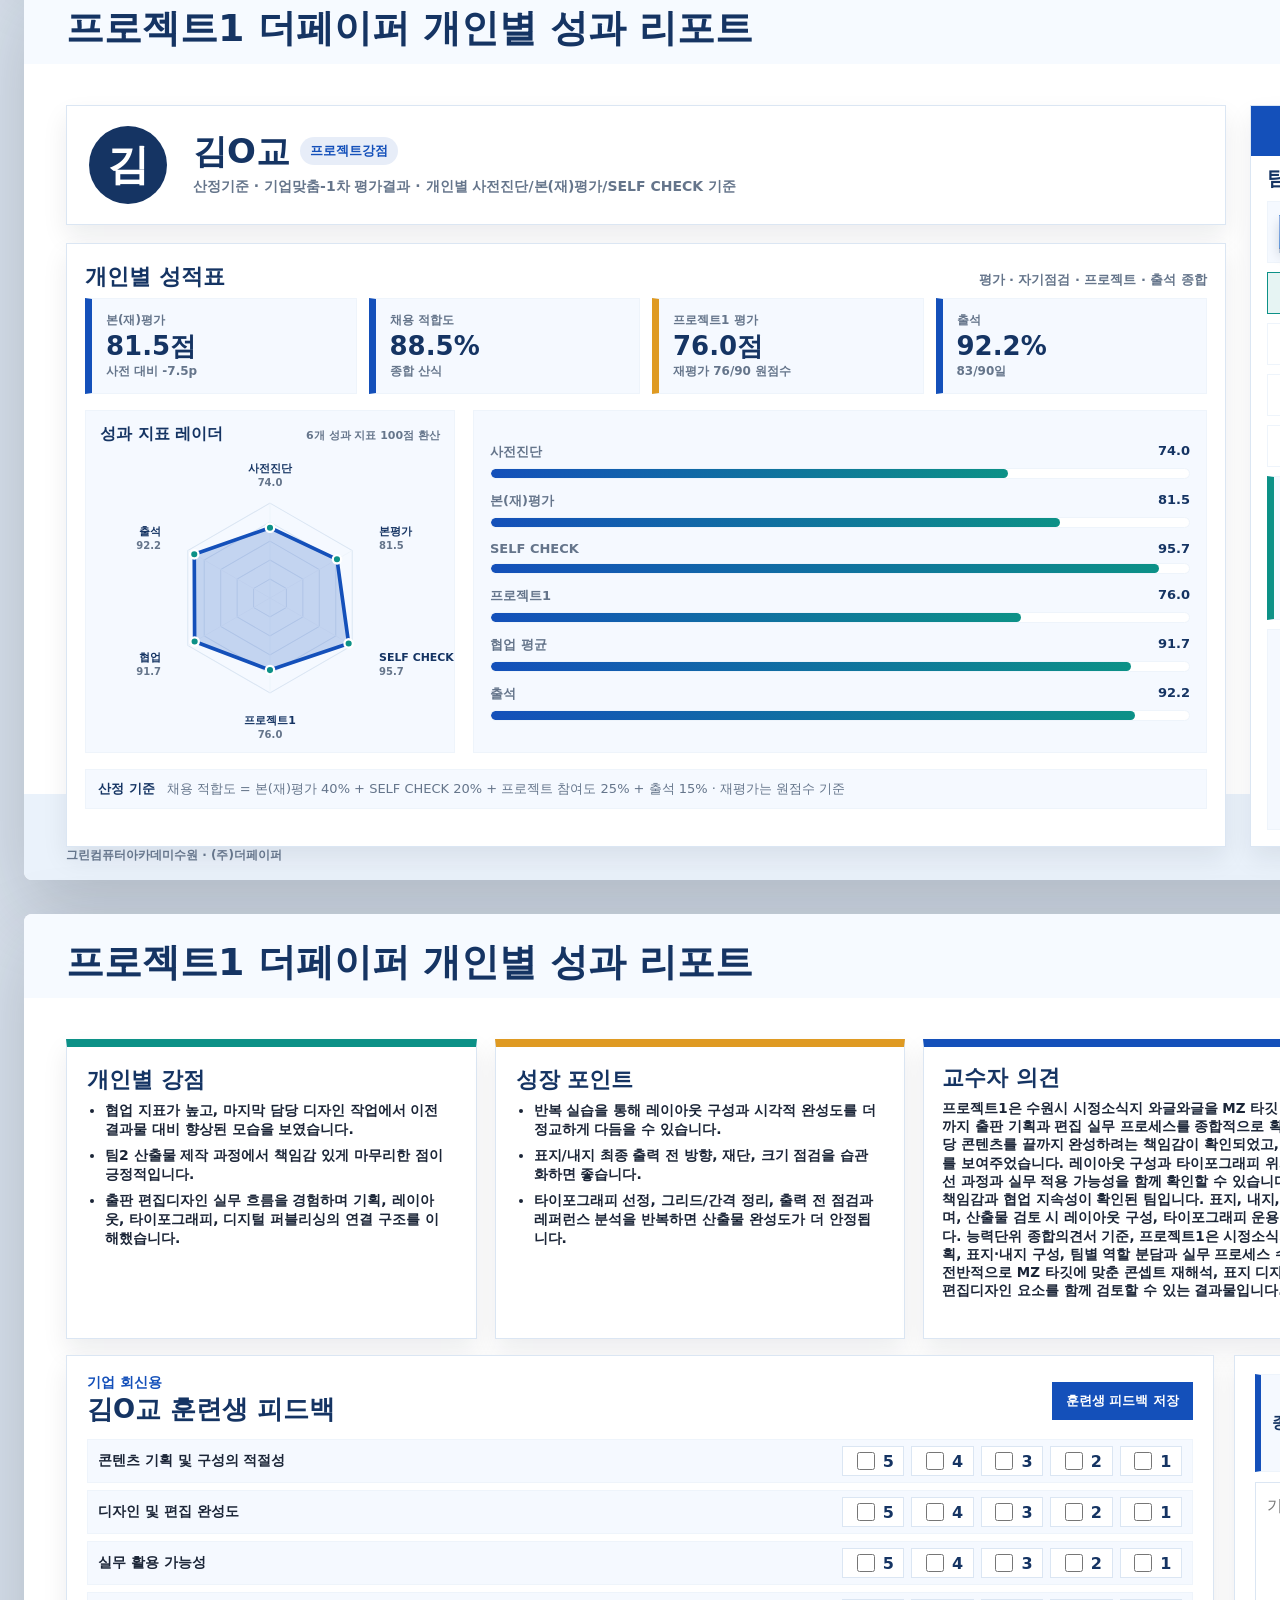
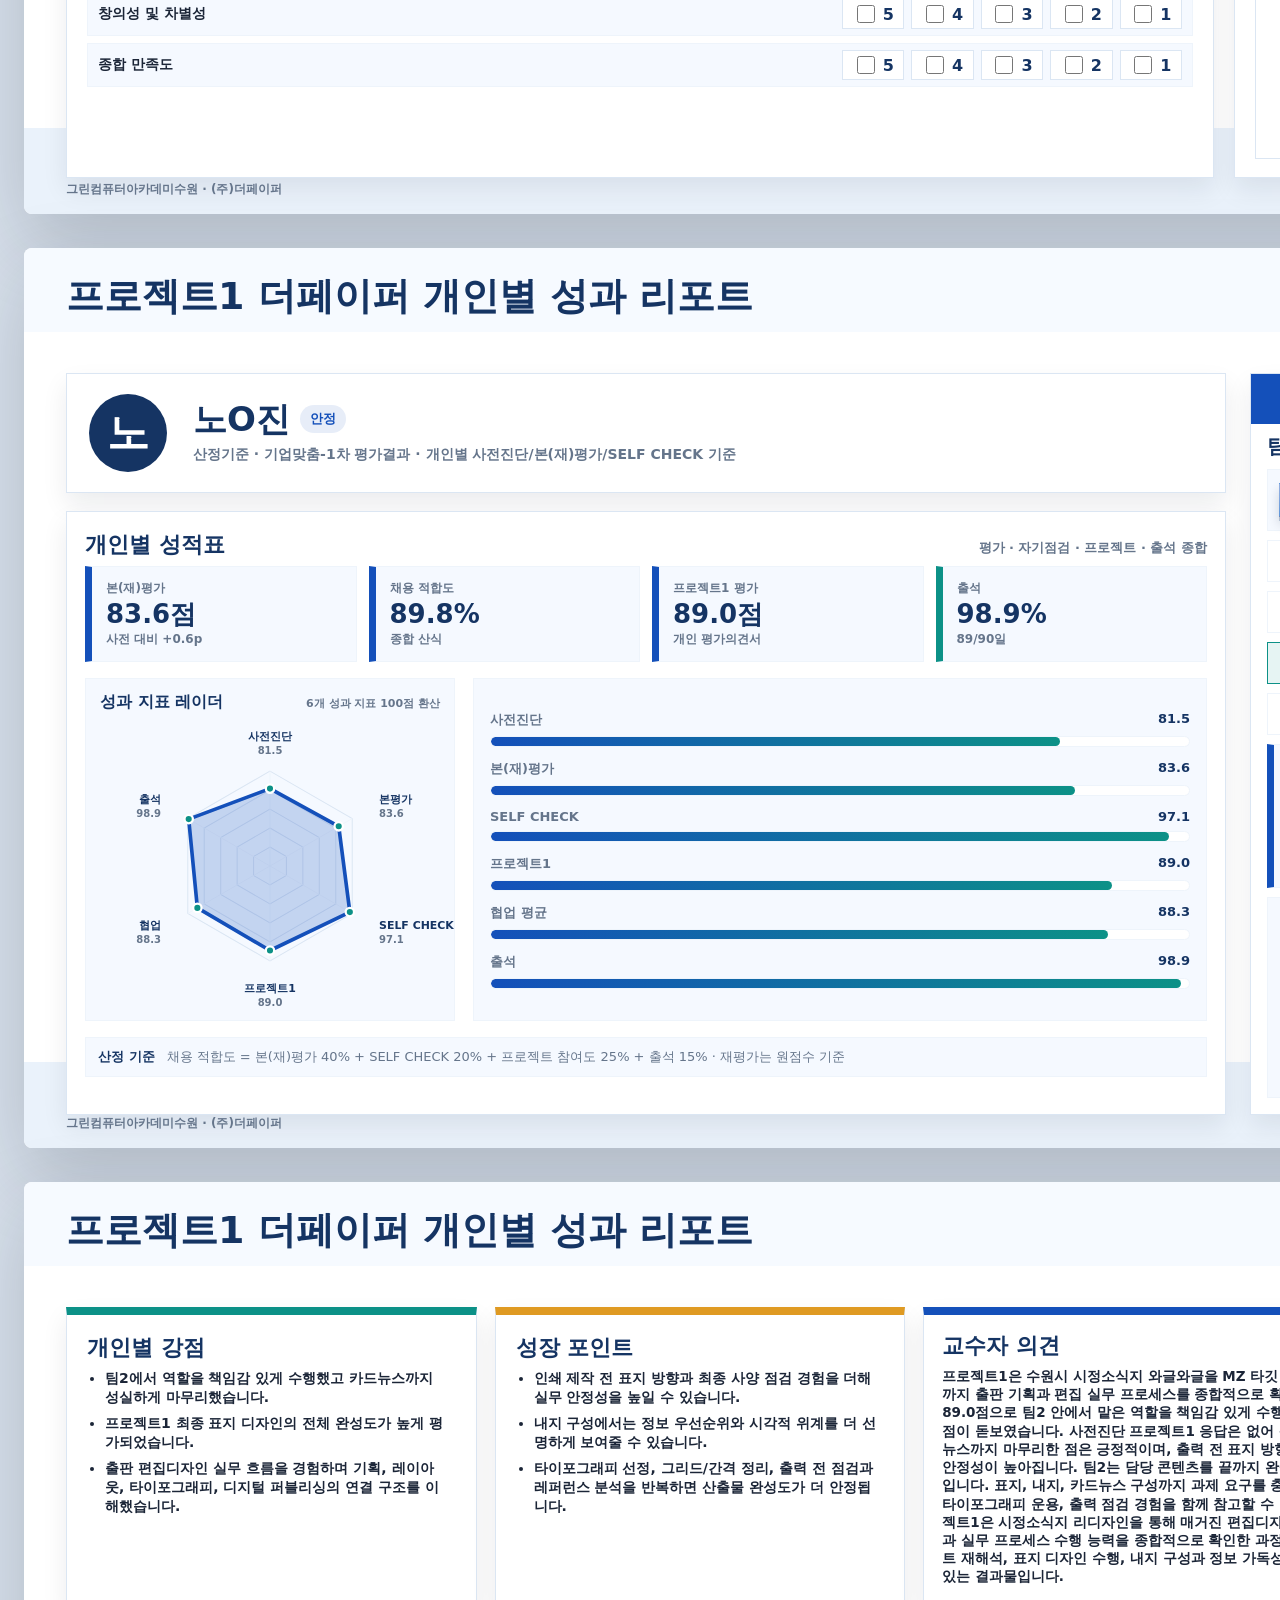
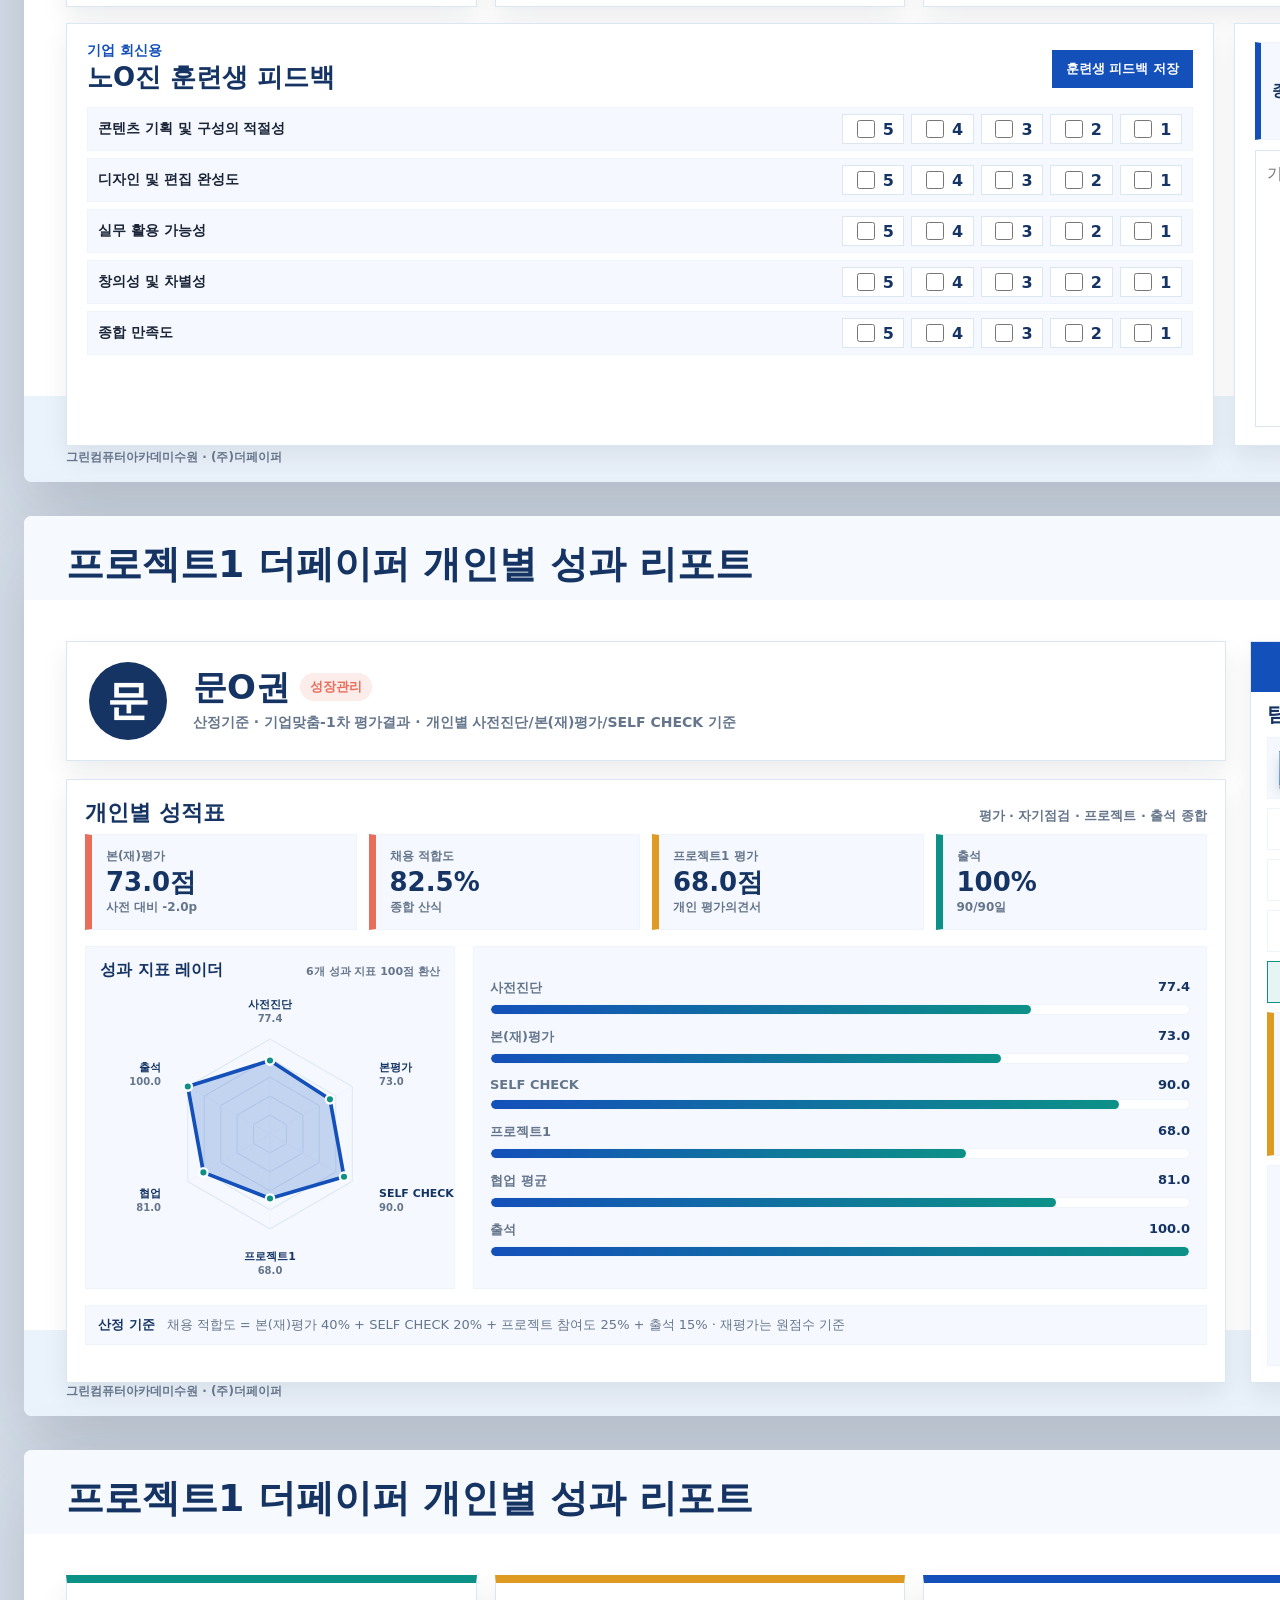
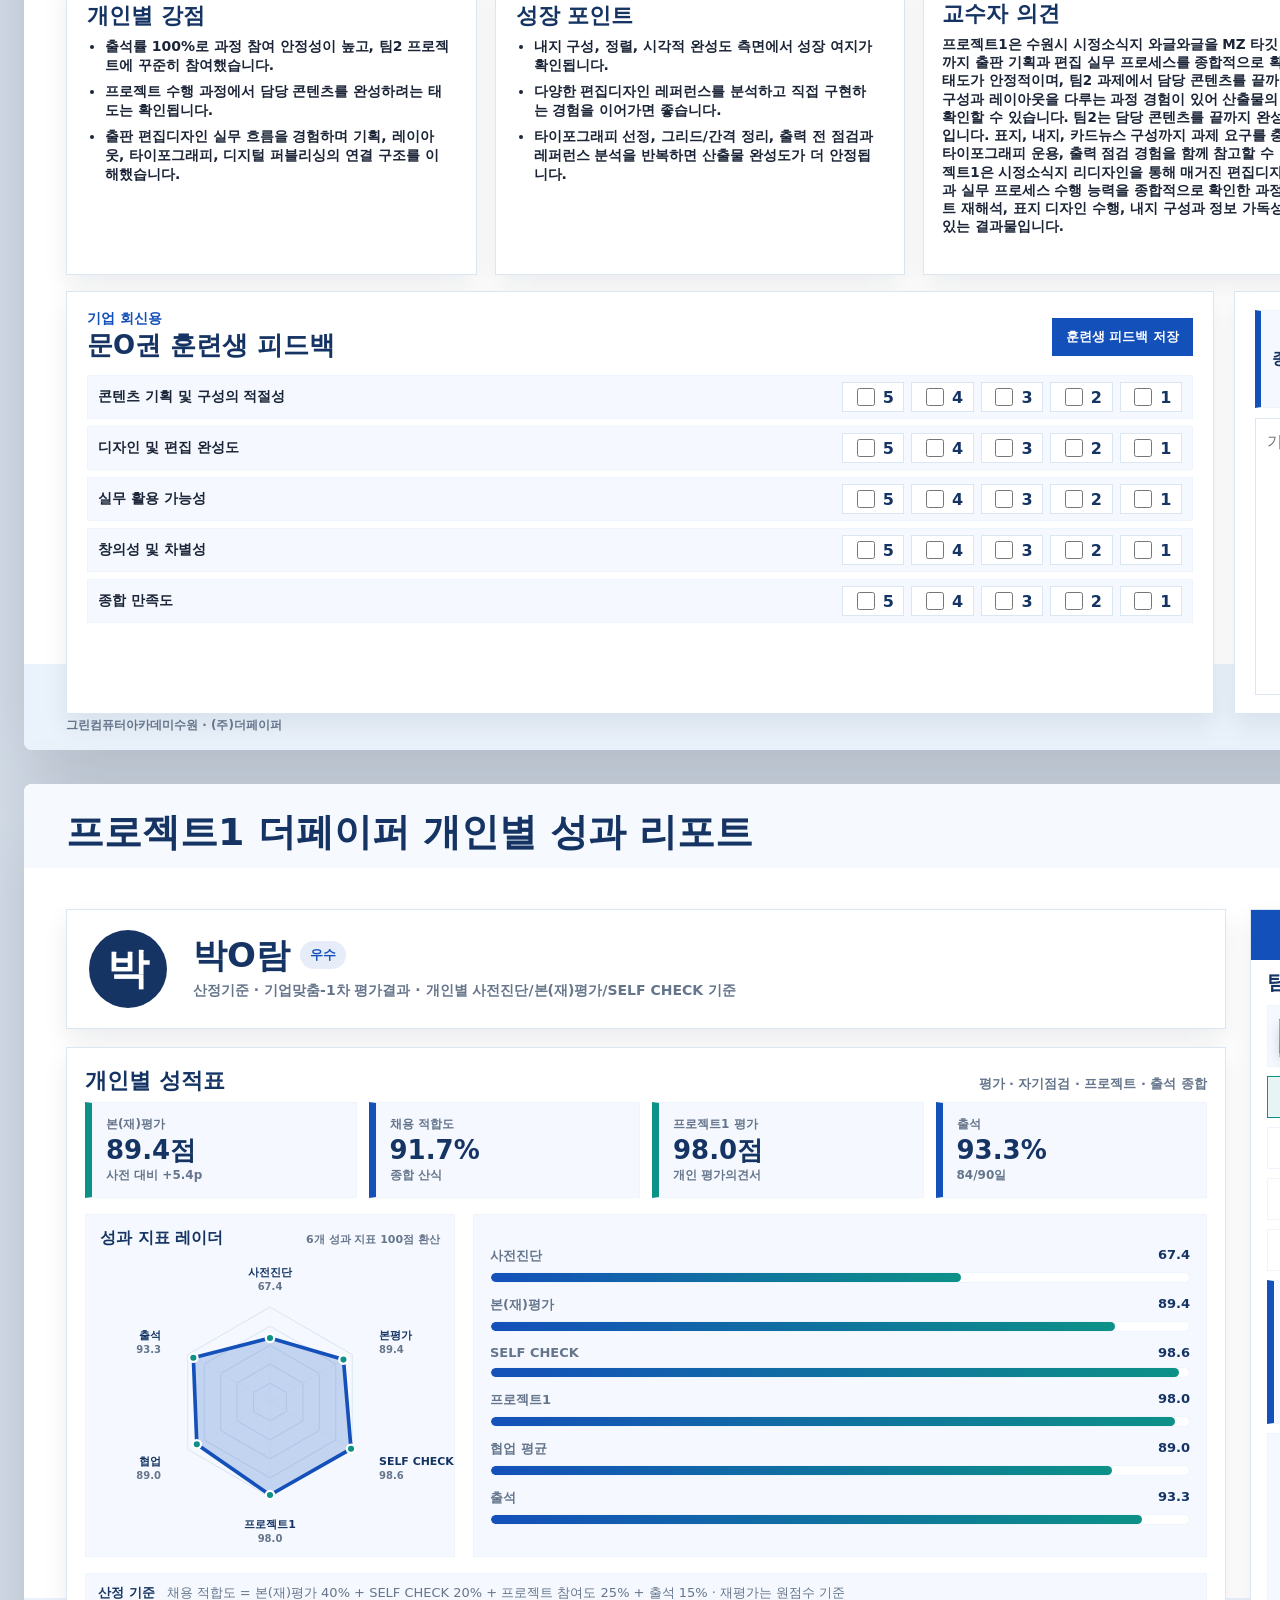
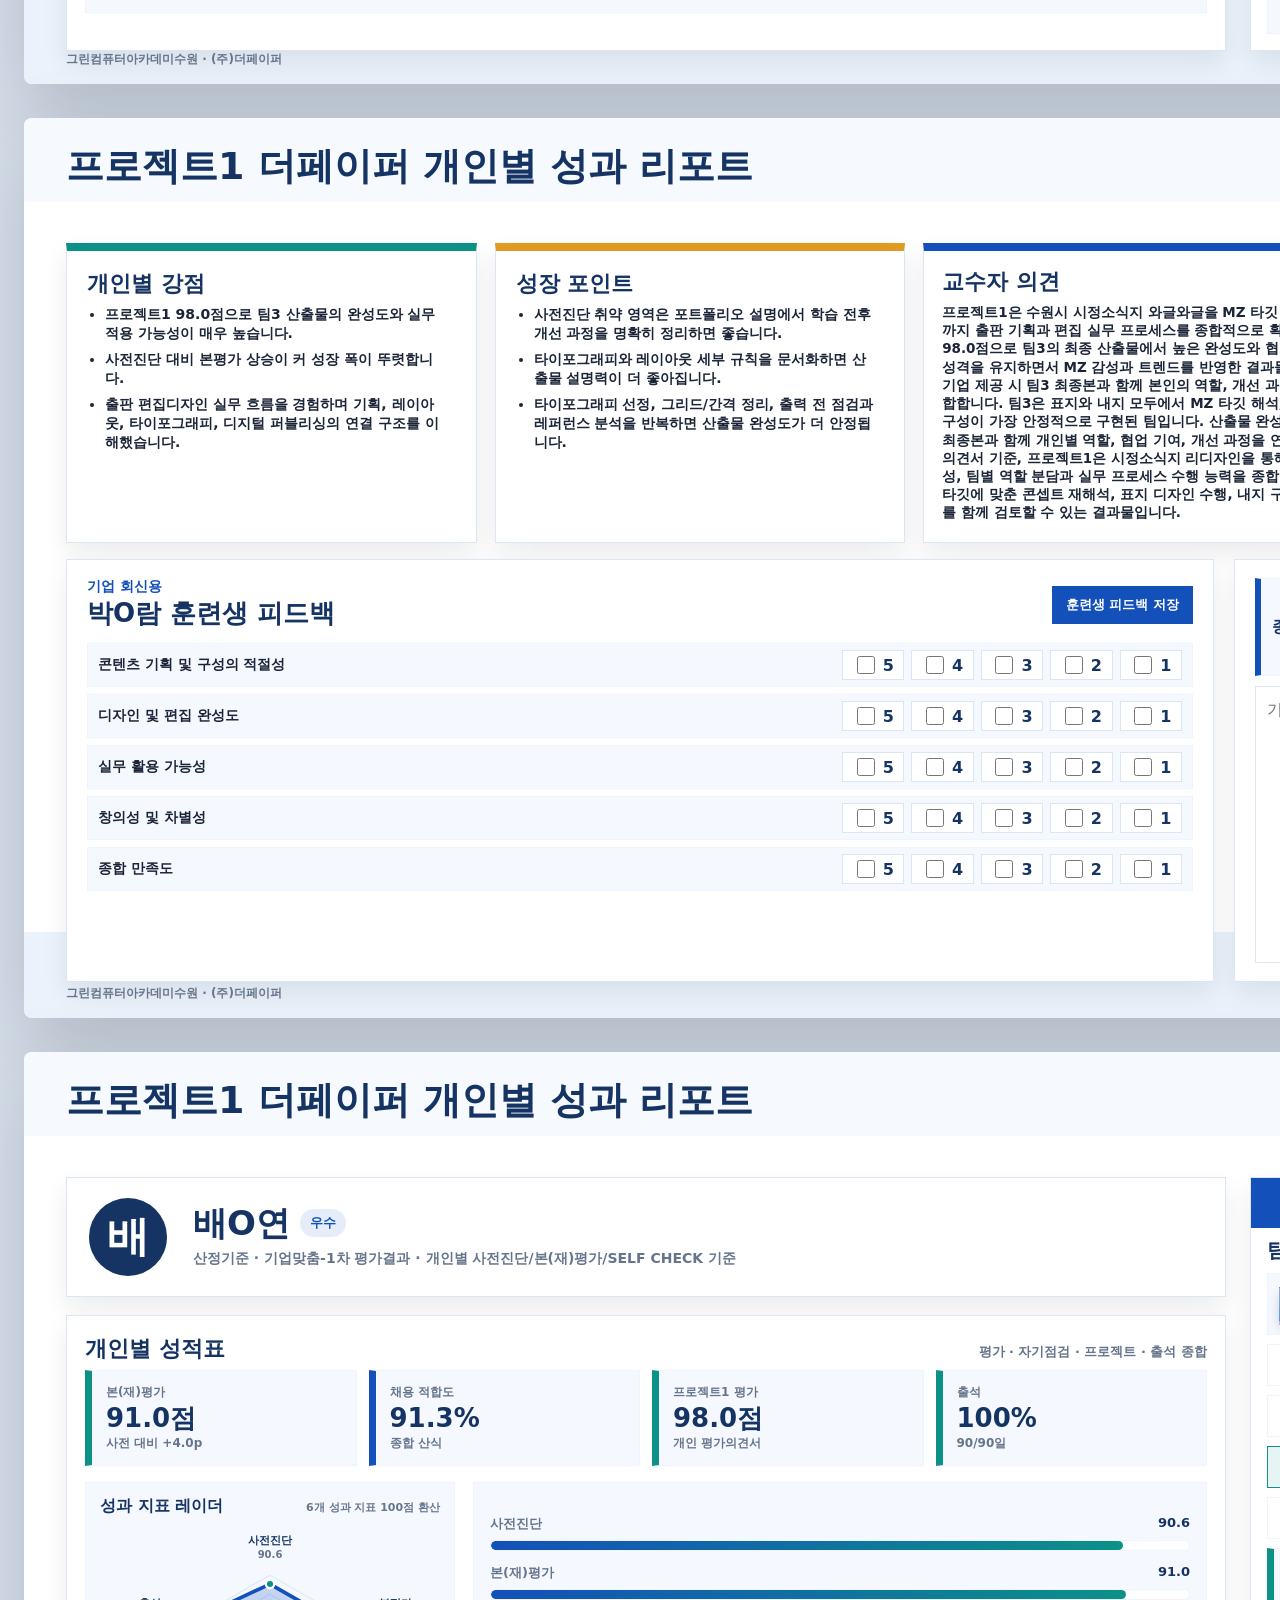
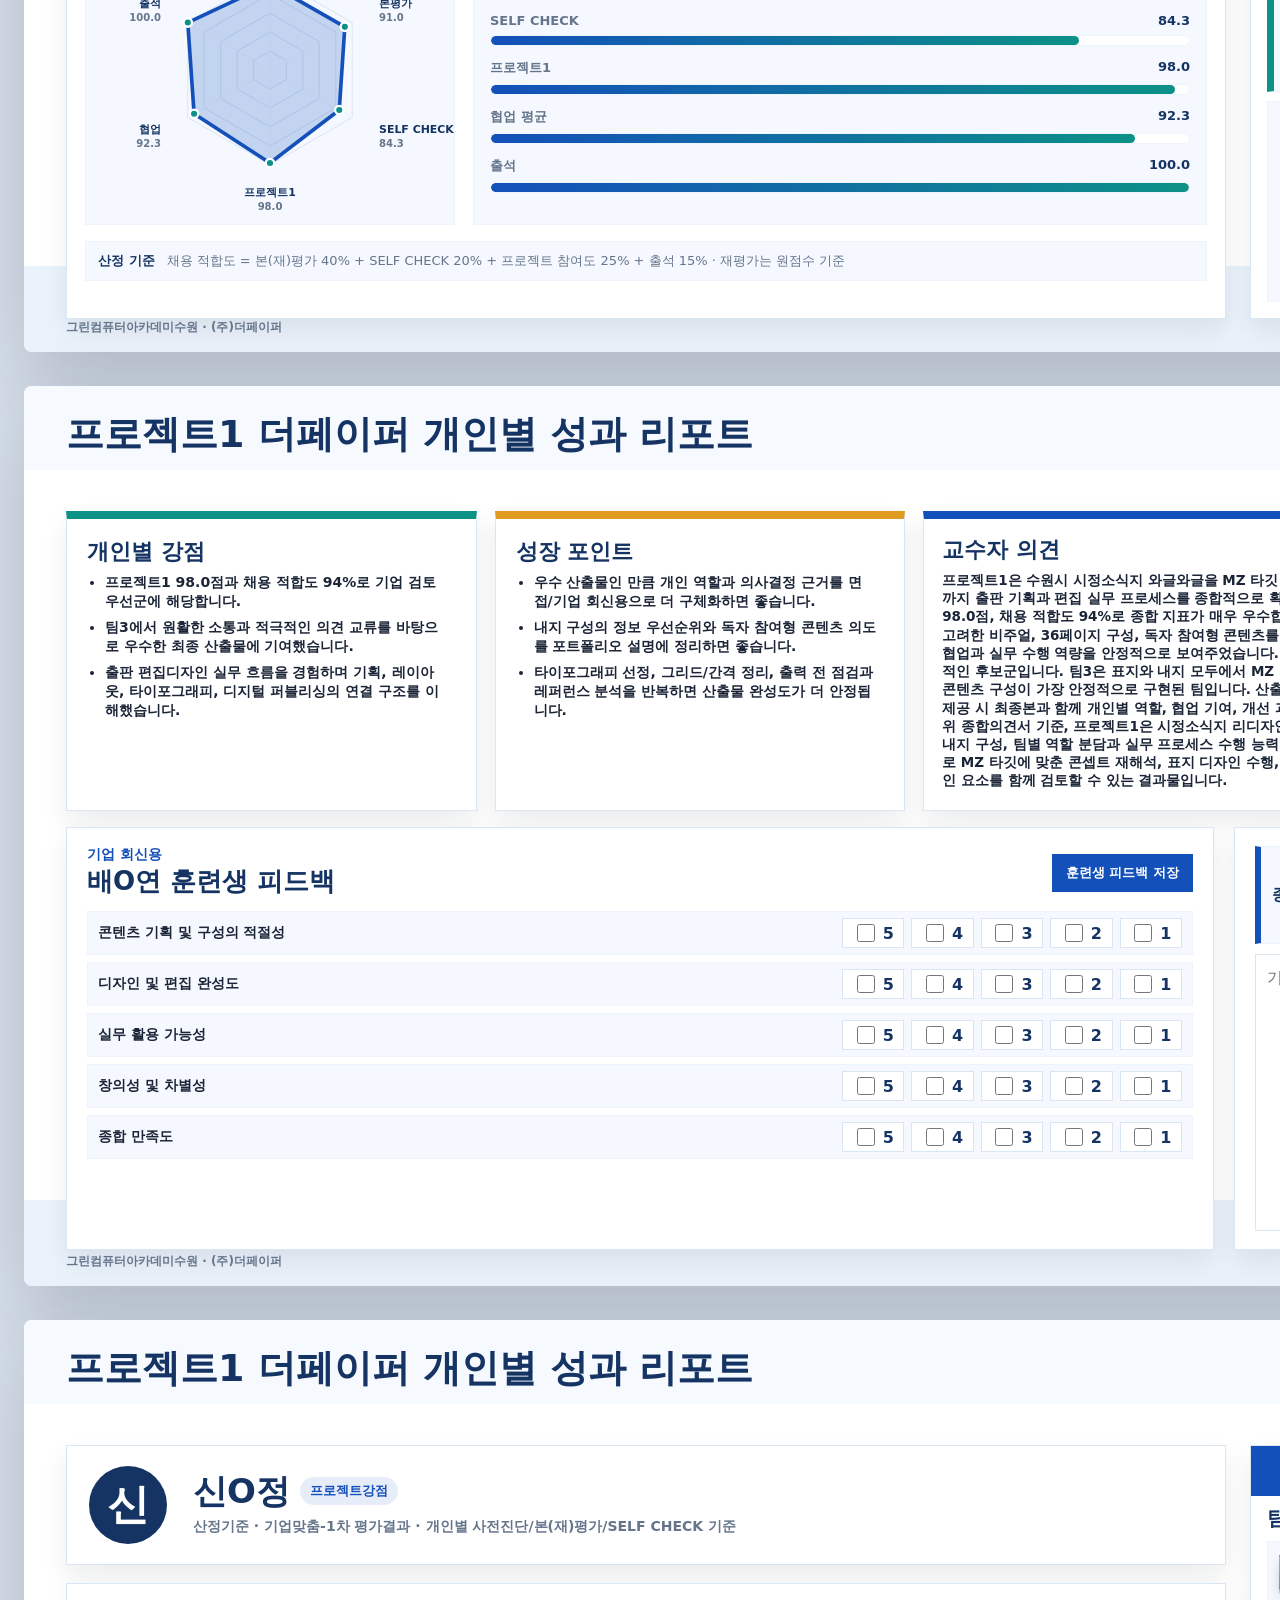
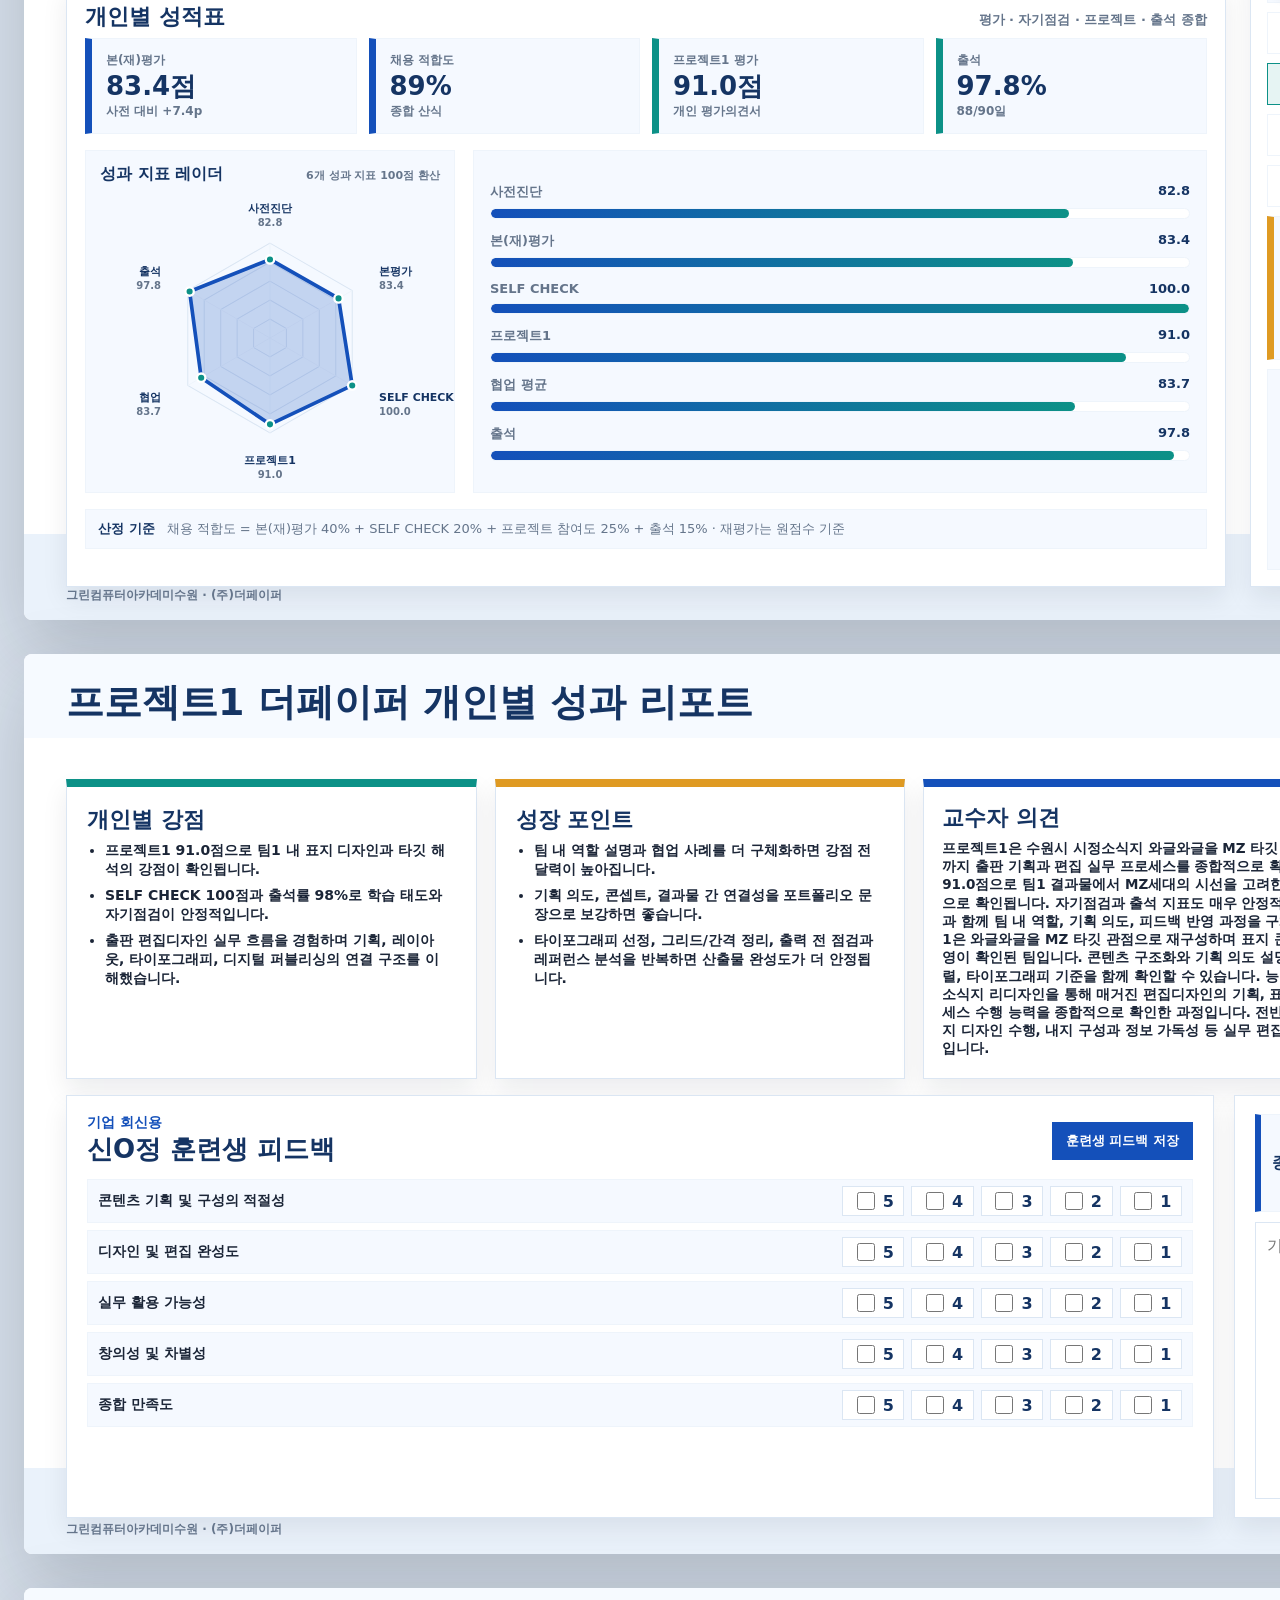
==== commit d85166f9: "Align project report titles and growth summary" ====
--- a/student-report-html/index.html
+++ b/student-report-html/index.html
@@ -3,15 +3,15 @@
   <head>
     <meta charset="utf-8" />
     <meta name="viewport" content="width=device-width, initial-scale=1" />
-    <title>기업 회신용 개인별 훈련생 성과 리포트</title>
-    <link rel="stylesheet" href="./styles.css?v=20260814-summarysafe2" />
+    <title>프로젝트1 더페이퍼 개인별 성과 리포트</title>
+    <link rel="stylesheet" href="./styles.css?v=20260818-reportflow1" />
   </head>
   <body>
     <header class="toolbar" data-ui>
       <div class="brand">
         <img class="brand-logo" src="./assets/greensw_logo.png" alt="그린컴퓨터아카데미 수원" />
         <div class="brand-copy">
-          <strong>기업 회신용 개인별 성과 리포트</strong>
+          <strong data-report-title>프로젝트1 더페이퍼 개인별 성과 리포트</strong>
         </div>
       </div>
       <!-- 운영 배포용: 훈련생/스킨/보기 모드 선택 컨트롤 숨김
@@ -49,7 +49,7 @@
         </div>
         <div class="admin-dock-actions">
           <a href="./index.html?view=cover&amp;theme=white&amp;admin=1" data-cover-link>표지 선정 바로가기</a>
-          <a href="./growth.html?theme=white">성장 종합 결과</a>
+          <a href="./growth.html?theme=white&amp;admin=1">성장 종합 결과</a>
           <button id="adminDockToggle" type="button" aria-expanded="true">접기</button>
         </div>
       </div>
@@ -61,16 +61,16 @@
       ></iframe>
     </section>
     <main id="reportDeck" class="deck" aria-live="polite"></main>
-    <script src="./data.js?v=20260806-review1"></script>
+    <script src="./data.js?v=20260818-reportflow1"></script>
     <script>
       (function loadProjectReport() {
         var params = new URLSearchParams(window.location.search);
         var project = String(params.get("project") || "").toLowerCase();
         var scripts = [];
         if (project === "project3" || project === "p3") {
-          scripts.push("./data-project3.js?v=20260813-companyfix1");
+          scripts.push("./data-project3.js?v=20260818-reportflow1");
         }
-        scripts.push("./app.js?v=20260814-summaryfit2");
+        scripts.push("./app.js?v=20260818-reportflow1");
 
         function loadNext() {
           var src = scripts.shift();
--- a/student-report-html/styles.css
+++ b/student-report-html/styles.css
@@ -649,6 +649,22 @@
 textarea:disabled { background: #f3f4f6; color: #6b7280; border-color: #d1d5db; cursor: not-allowed; opacity: 1; }
 .feedback-lines textarea { flex: 1 1 auto; min-height: 0; height: 100%; resize: none; }
 .memo-panel { display: block; min-height: 0; }
+.memo-panel.is-feedback-complete .memo-tags { display: none; }
+.memo-panel.is-feedback-complete textarea { display: none; }
+.feedback-readonly {
+  min-height: 0;
+  height: 100%;
+  overflow-y: auto;
+  padding: 11px;
+  border: 1px solid var(--line);
+  background: #fff;
+  color: var(--ink);
+  font-size: 12.5px;
+  font-weight: 750;
+  line-height: 1.42;
+  white-space: pre-wrap;
+  word-break: keep-all;
+}
 .memo-tags { display: flex; flex-wrap: wrap; justify-content: flex-end; align-items: center; gap: 5px; min-width: 0; }
 .memo-tags .chip { min-height: 22px; padding: 0 7px; border-radius: 4px; background: rgba(20,80,186,0.09); color: var(--blue); font-size: 10px; line-height: 1; white-space: nowrap; }
 .page-footer { position: absolute; left: 42px; right: 42px; bottom: 16px; color: var(--muted); font-size: 12px; font-weight: 900; z-index: 1; }
